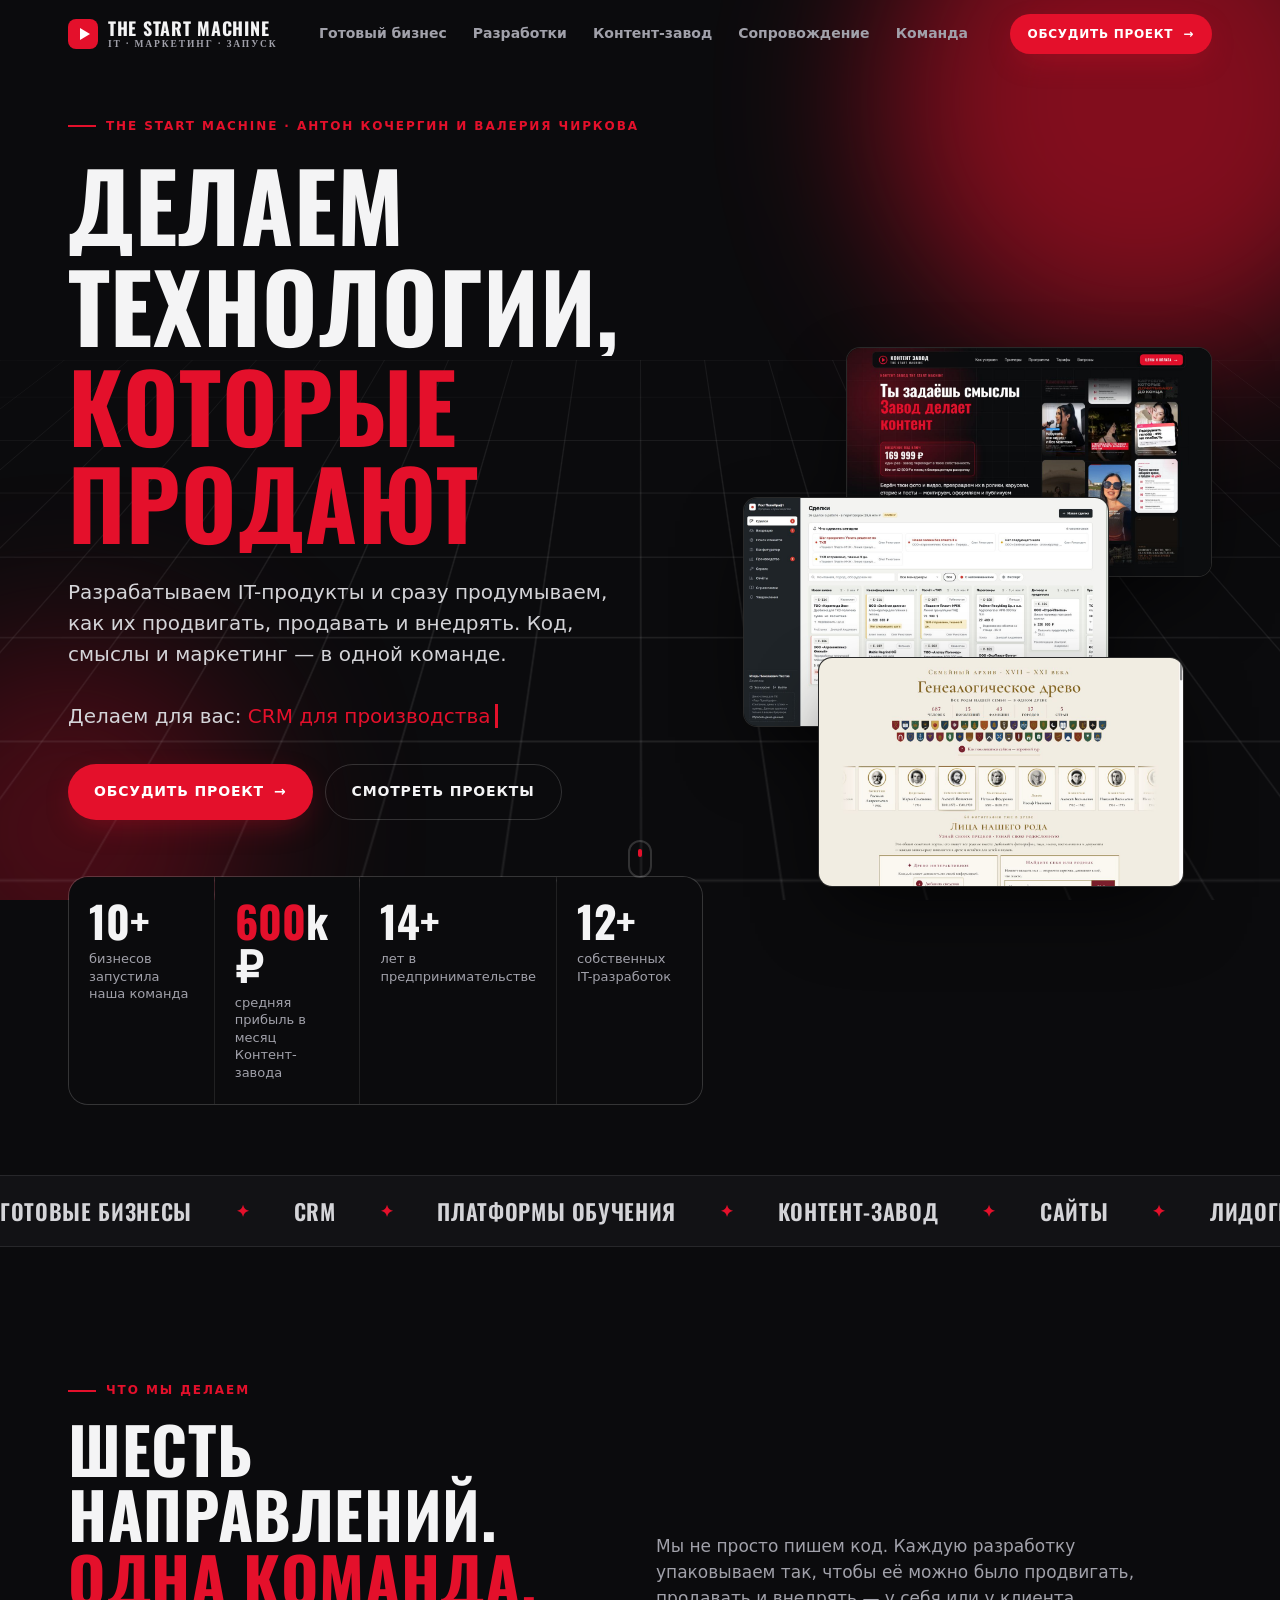
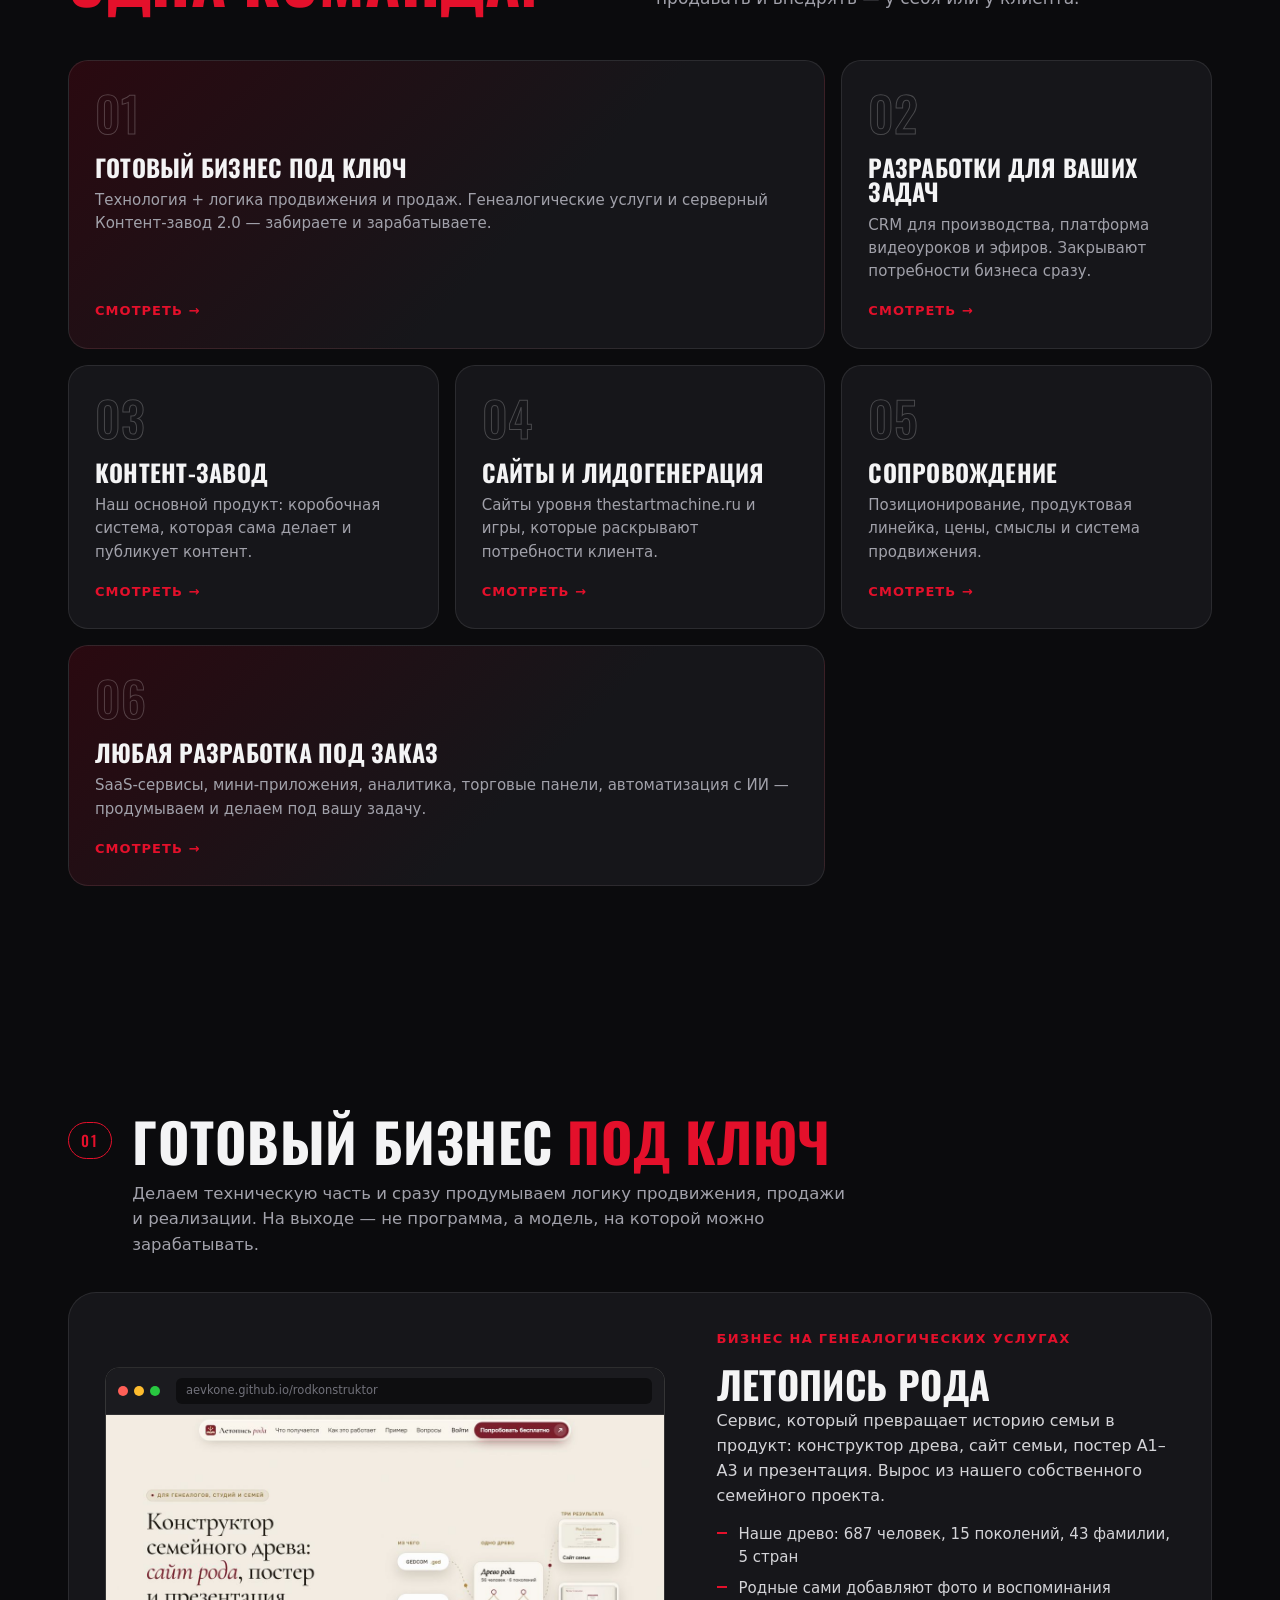
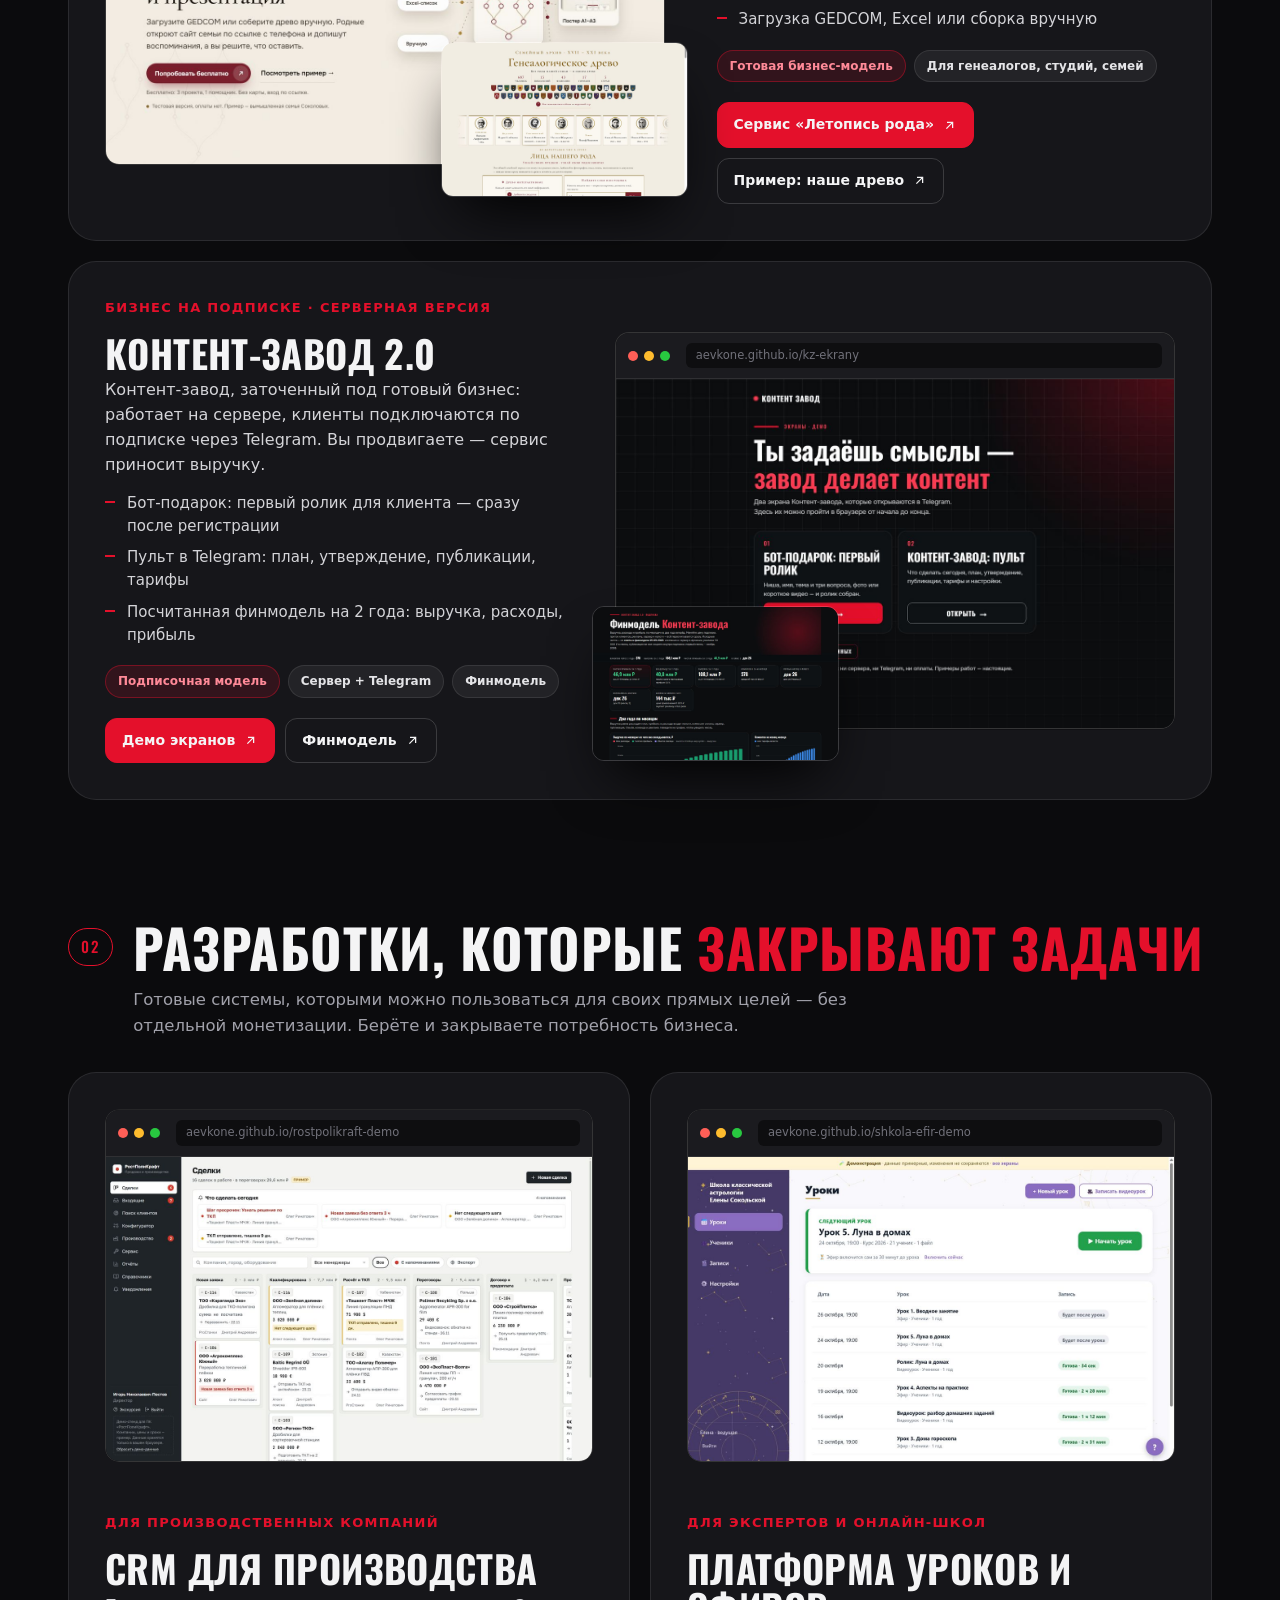
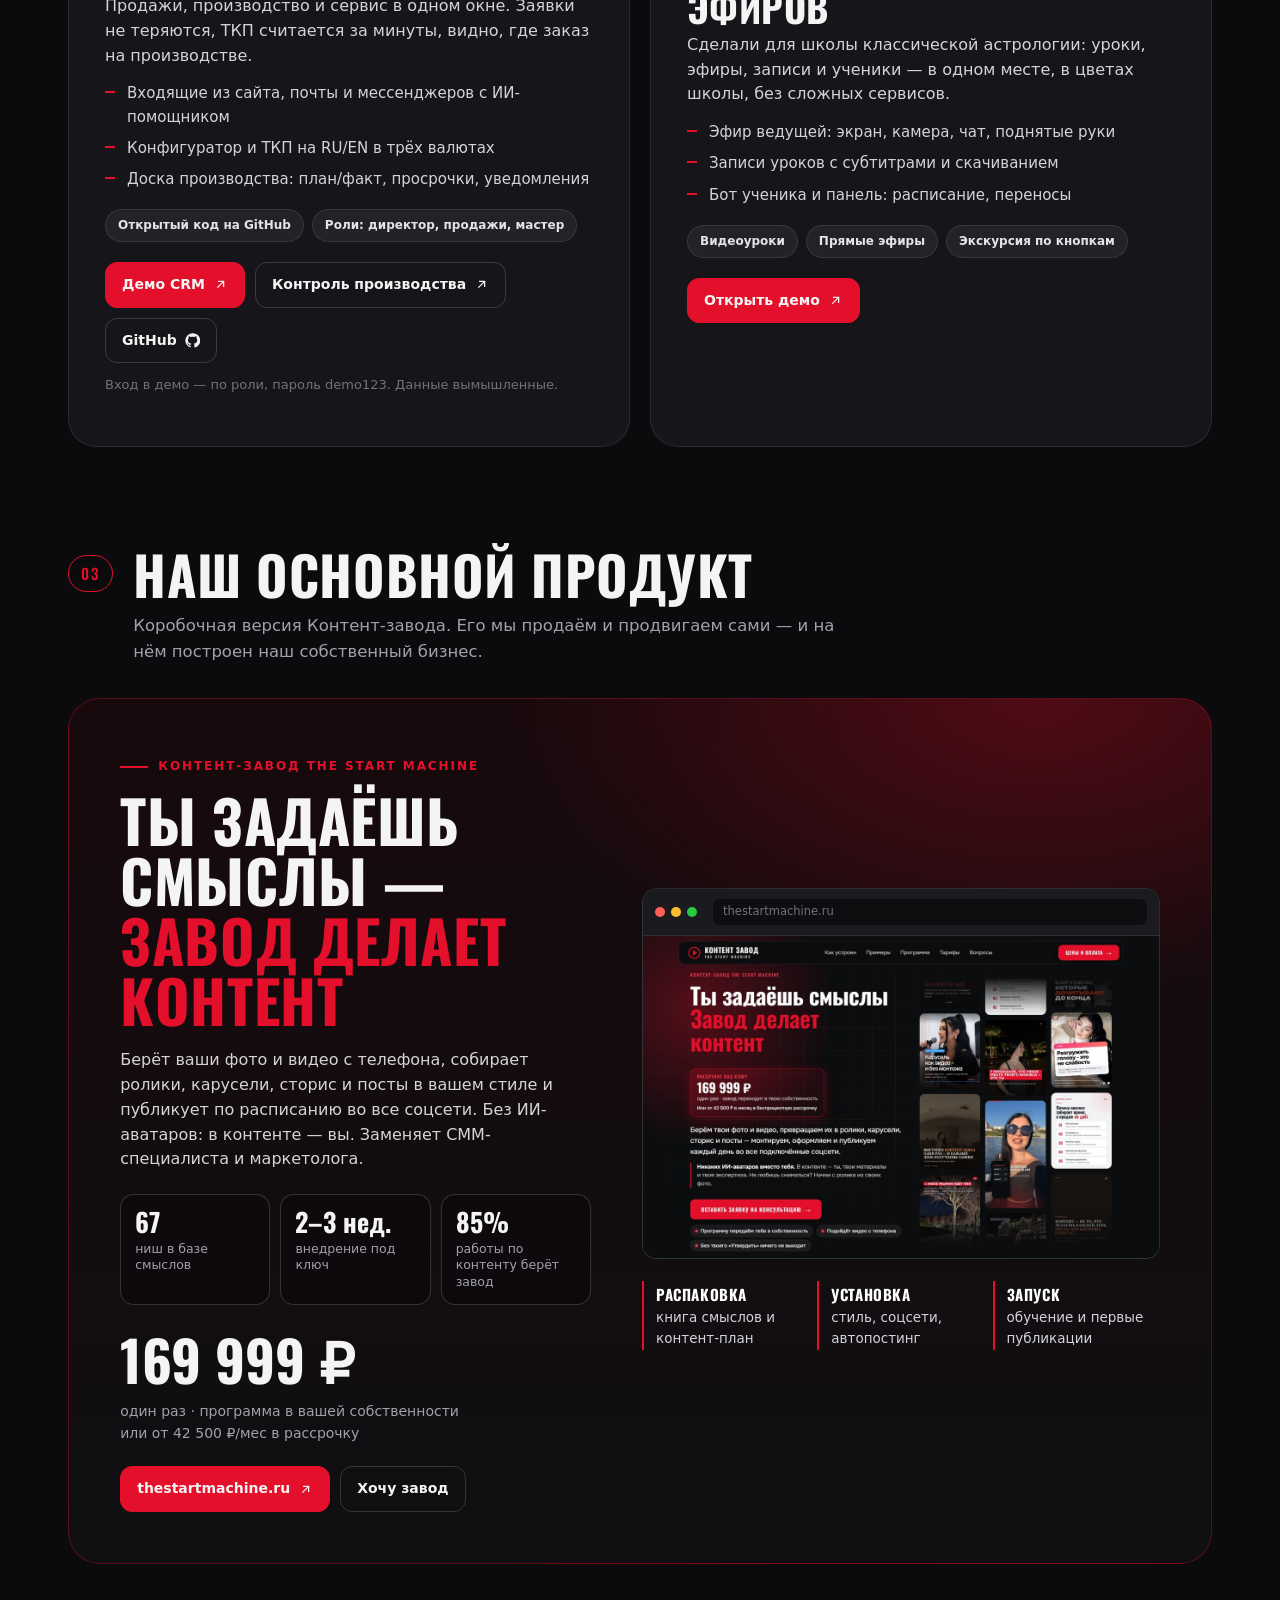
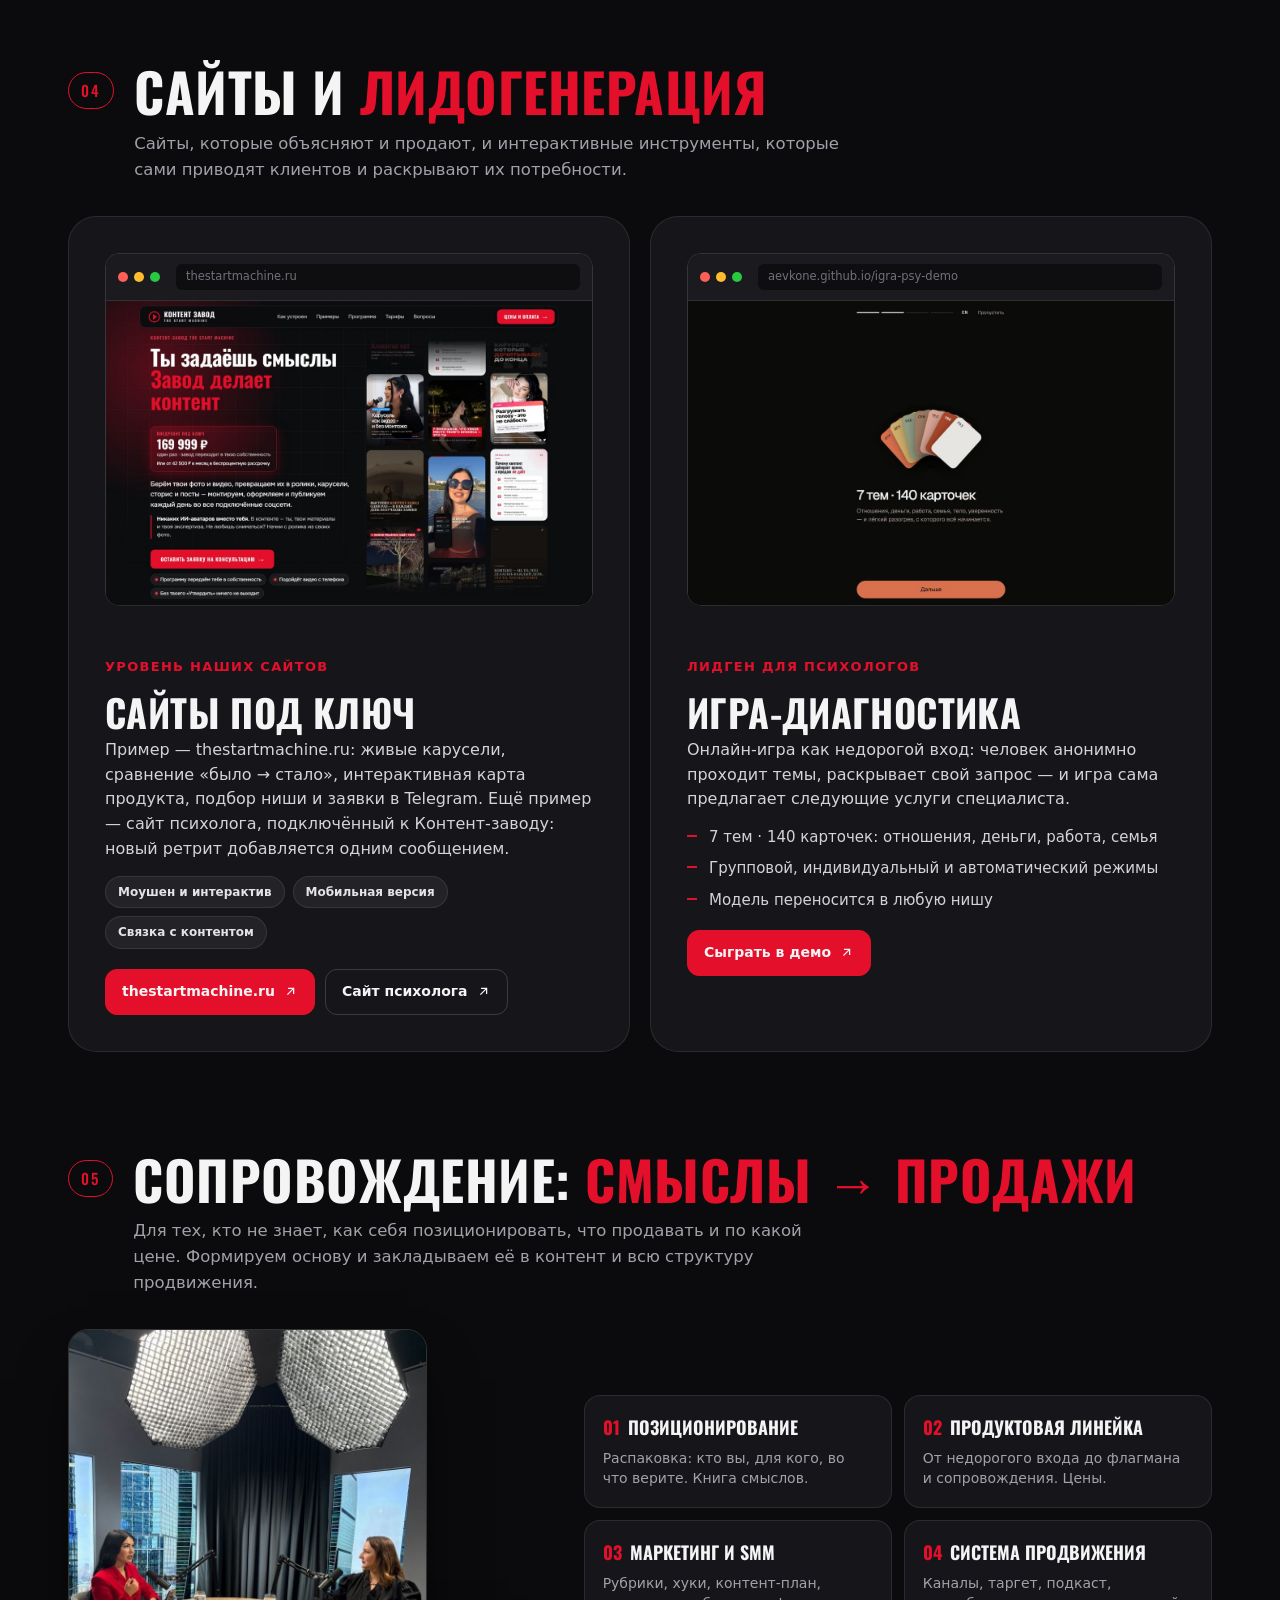
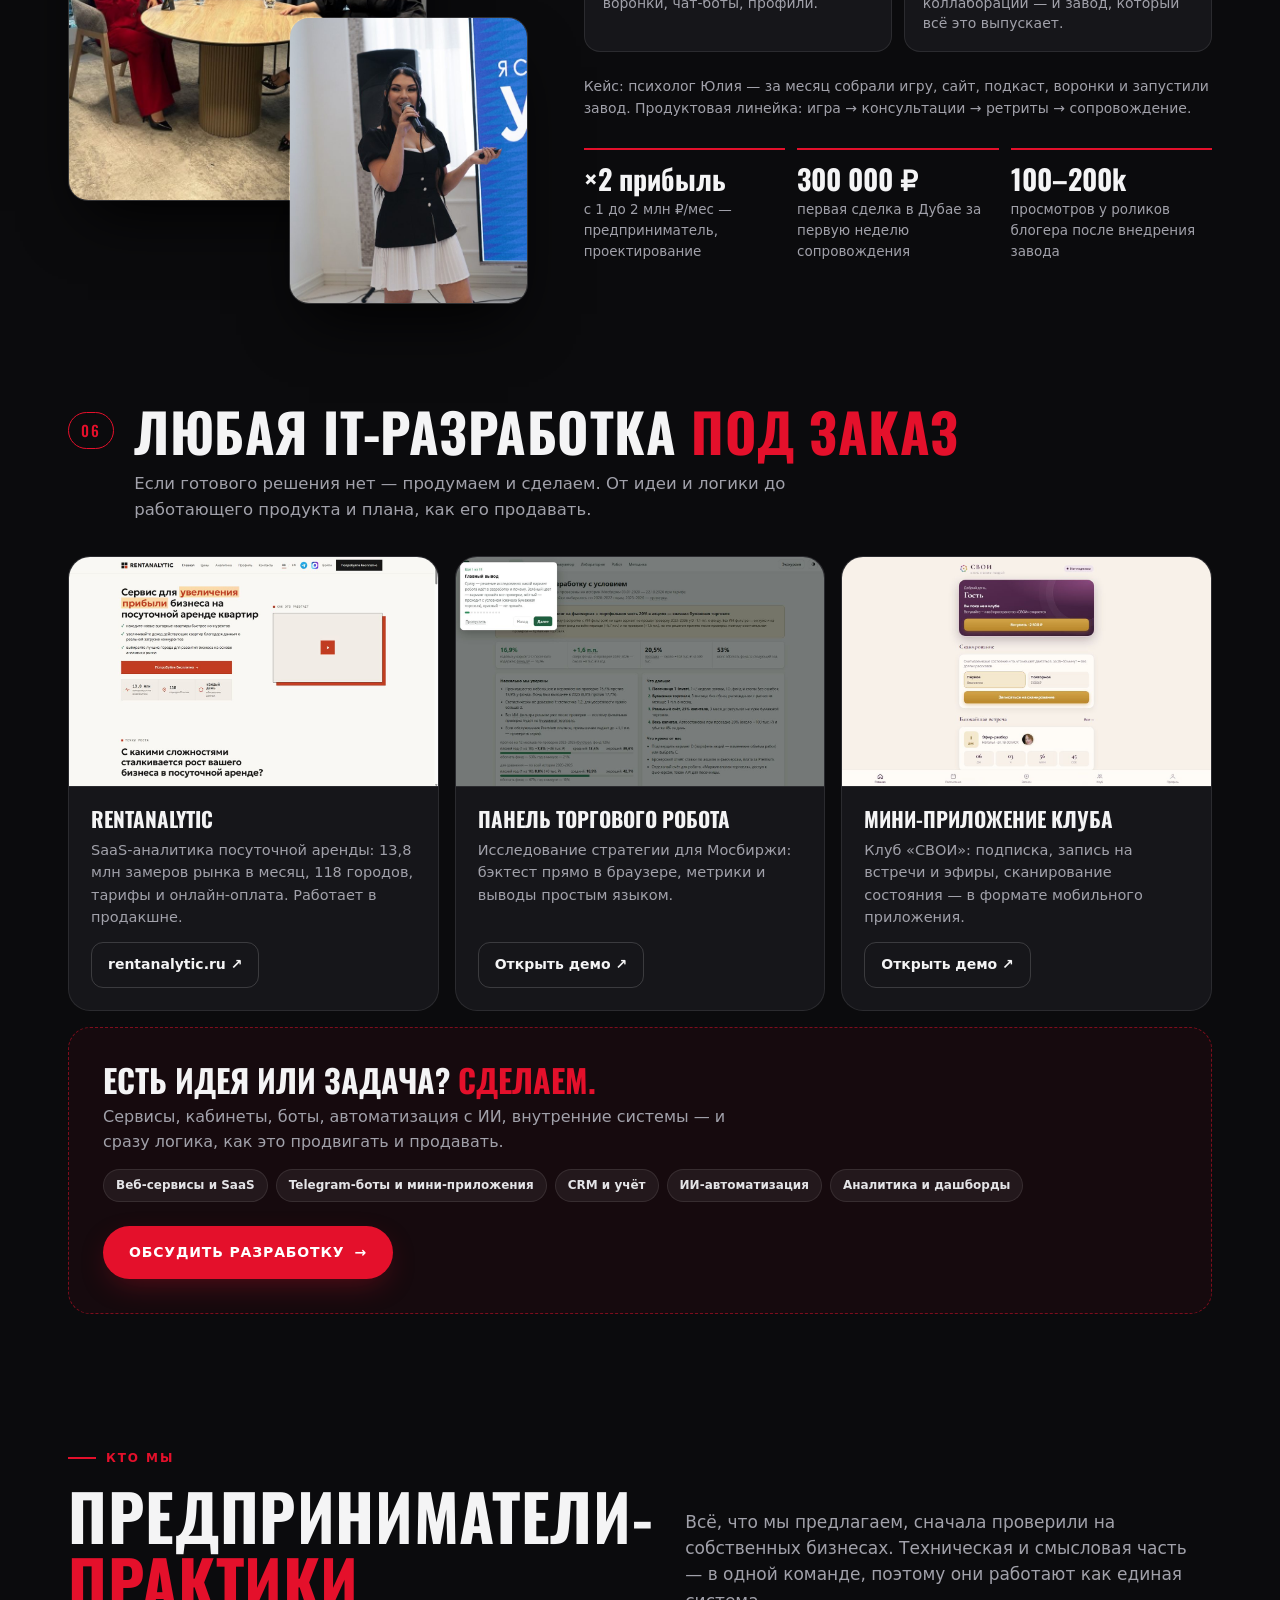
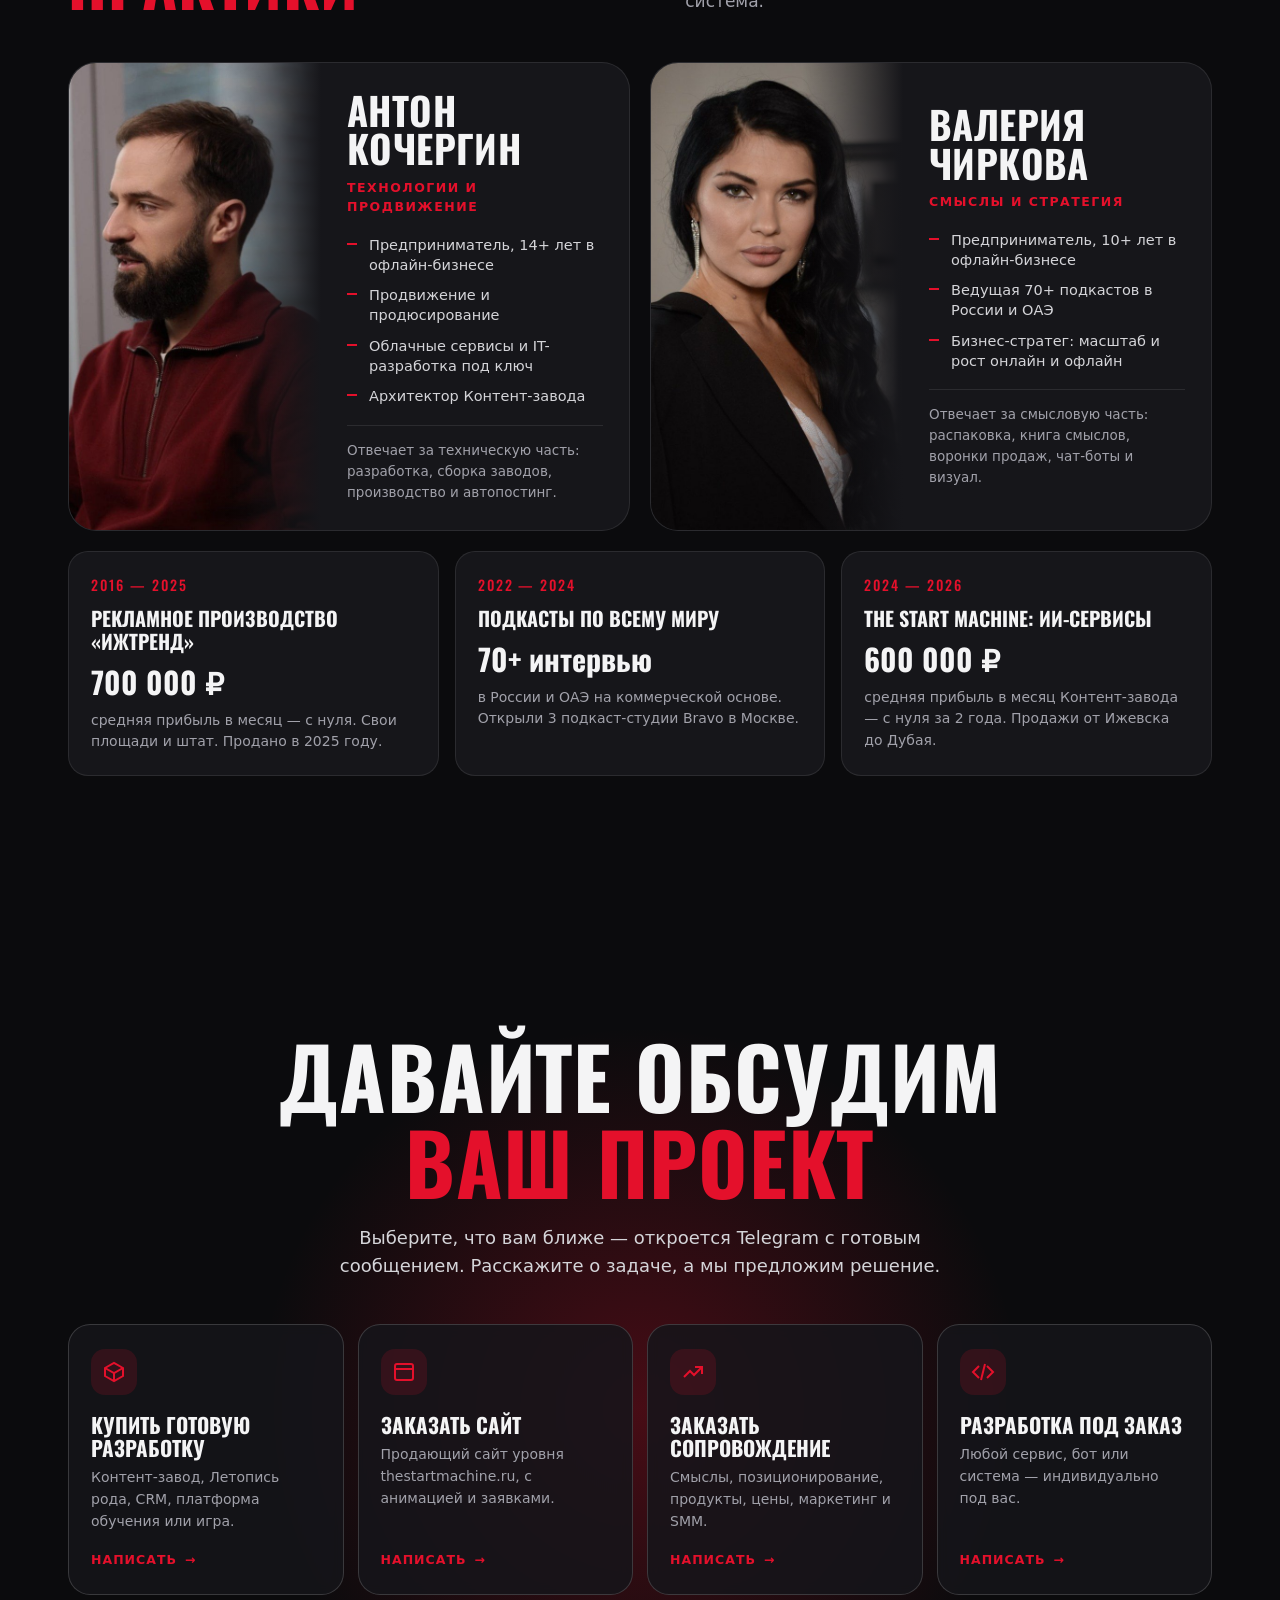
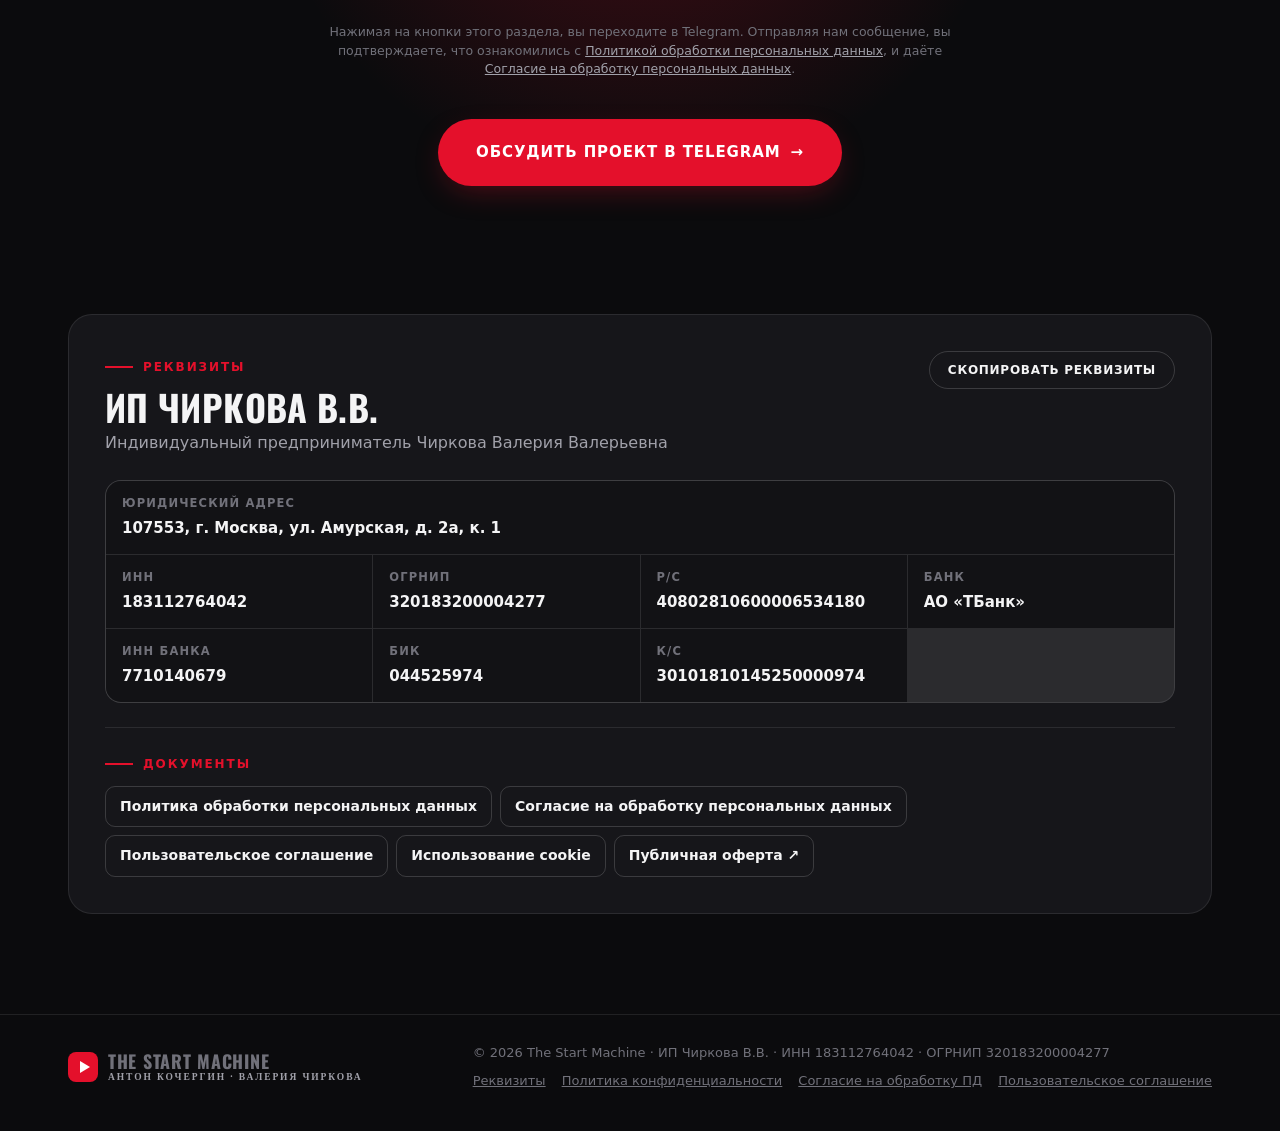
==== index.html @ 9f0ff380 "Лендинг-визитка The Start Machine: проекты, команда, реквизиты и документы Co-Authored-By: Claude Op" ====
<!doctype html>
<html lang="ru">
<head>
<meta charset="utf-8">
<meta name="viewport" content="width=device-width, initial-scale=1, viewport-fit=cover">
<meta name="robots" content="noindex, nofollow">
<meta name="theme-color" content="#0b0b0d">
<title>The Start Machine — разработки и запуск бизнеса</title>
<meta name="description" content="The Start Machine: разрабатываем IT-продукты и сразу продумываем, как их продвигать, продавать и внедрять.">
<link rel="icon" href="data:image/svg+xml,%3Csvg xmlns='http://www.w3.org/2000/svg' viewBox='0 0 32 32'%3E%3Crect width='32' height='32' rx='7' fill='%23E4102B'/%3E%3Cpath d='M12 9l11 7-11 7z' fill='white'/%3E%3C/svg%3E">
<link rel="preload" href="fonts/oswald-cyrillic-2.woff2" as="font" type="font/woff2" crossorigin>
<link rel="stylesheet" href="fonts/fonts.css">
<style>
:root{
  --bg:#0b0b0d; --bg2:#121215; --card:#16161a; --line:rgba(255,255,255,.09); --line2:rgba(255,255,255,.16);
  --text:#f4f4f5; --muted:#a1a1aa; --dim:#71717a;
  --red:#E4102B; --red2:#ff3b52; --redglow:rgba(228,16,43,.35);
  --r:20px; --pad:clamp(16px,4vw,48px); --max:1240px;
}
*{box-sizing:border-box;margin:0;padding:0}
html{scroll-behavior:smooth;-webkit-text-size-adjust:100%}
body{background:var(--bg);color:var(--text);font-family:Manrope,system-ui,sans-serif;font-size:16px;line-height:1.55;overflow-x:hidden}
img{display:block;max-width:100%}
a{color:inherit;text-decoration:none}
.wrap{max-width:var(--max);margin:0 auto;padding:0 var(--pad)}
h1,h2,h3,.disp{font-family:Oswald,Impact,sans-serif;text-transform:uppercase;letter-spacing:.01em;line-height:1.02;font-weight:700}
.red{color:var(--red)}
.eyebrow{display:inline-flex;align-items:center;gap:10px;font-size:12px;font-weight:800;letter-spacing:.16em;text-transform:uppercase;color:var(--red)}
.eyebrow::before{content:"";width:28px;height:2px;background:var(--red)}
section{position:relative}

/* progress + nav */
#progress{position:fixed;top:0;left:0;height:3px;width:100%;background:var(--red);transform-origin:0 50%;transform:scaleX(0);z-index:60;box-shadow:0 0 12px var(--red)}
nav.top{position:fixed;top:0;left:0;right:0;z-index:50;transition:background .3s,border-color .3s,backdrop-filter .3s;border-bottom:1px solid transparent}
nav.top.solid{background:rgba(11,11,13,.78);backdrop-filter:blur(14px);-webkit-backdrop-filter:blur(14px);border-color:var(--line)}
nav.top .wrap{display:flex;align-items:center;justify-content:space-between;height:68px;gap:16px}
.logo{white-space:nowrap;display:flex;align-items:center;gap:10px;font-family:Oswald;font-weight:700;text-transform:uppercase;letter-spacing:.04em;font-size:18px;line-height:1}
.logo i{width:30px;height:30px;border-radius:8px;background:var(--red);display:grid;place-items:center;box-shadow:0 0 0 0 var(--redglow);animation:pulse 2.6s infinite}
.logo i::after{content:"";border-left:10px solid #fff;border-top:6px solid transparent;border-bottom:6px solid transparent;margin-left:3px}
.logo small{display:block;white-space:nowrap;font-family:Manrope;font-size:9.5px;letter-spacing:.2em;color:var(--muted);font-weight:700;margin-top:3px}
.navlinks{display:flex;gap:26px;font-size:14px;font-weight:600;color:var(--muted);white-space:nowrap}
@media (max-width:1180px){.navlinks{display:none}}
.navlinks a:hover{color:var(--text)}
@keyframes pulse{0%{box-shadow:0 0 0 0 var(--redglow)}70%{box-shadow:0 0 0 12px rgba(228,16,43,0)}100%{box-shadow:0 0 0 0 rgba(228,16,43,0)}}

.btn{display:inline-flex;align-items:center;justify-content:center;gap:10px;padding:16px 26px;border-radius:999px;font-weight:800;font-size:14px;letter-spacing:.06em;text-transform:uppercase;transition:transform .25s,box-shadow .25s,background .25s;cursor:pointer;border:0;white-space:nowrap}
.btn-red{background:var(--red);color:#fff;box-shadow:0 10px 30px -8px var(--redglow)}
.btn-red:hover{background:var(--red2);box-shadow:0 16px 40px -8px var(--redglow)}
.btn-ghost{border:1px solid var(--line2);color:var(--text);background:transparent;font-family:inherit;-webkit-appearance:none;appearance:none}
.btn-ghost:hover{border-color:var(--text)}
.btn .arr{transition:transform .25s}
.btn:hover .arr{transform:translateX(4px)}
.btn-sm{padding:11px 18px;font-size:12px}

/* HERO */
.hero{min-height:100vh;min-height:100svh;display:flex;align-items:center;padding:110px 0 70px;overflow:hidden}
.hero-bg{position:absolute;top:0;right:0;bottom:0;left:0;pointer-events:none;overflow:hidden}
.grid-bg{position:absolute;top:-50%;right:-50%;bottom:-50%;left:-50%;background-image:linear-gradient(var(--line) 1px,transparent 1px),linear-gradient(90deg,var(--line) 1px,transparent 1px);background-size:64px 64px;transform:perspective(700px) rotateX(58deg) translateY(0);transform-origin:50% 0;animation:gridmove 14s linear infinite;mask-image:radial-gradient(ellipse at 50% 30%,#000 10%,transparent 60%);-webkit-mask-image:radial-gradient(ellipse at 50% 30%,#000 10%,transparent 60%);top:40%}
@keyframes gridmove{to{background-position:0 64px,0 0}}
.blob{position:absolute;border-radius:50%;filter:blur(80px);opacity:.55}
.blob.b1{width:520px;height:520px;background:var(--red);top:-160px;right:-120px;animation:float1 16s ease-in-out infinite}
.blob.b2{width:380px;height:380px;background:#7a0d1d;bottom:-120px;left:-120px;animation:float2 18s ease-in-out infinite}
@keyframes float1{50%{transform:translate(-80px,60px) scale(1.1)}}
@keyframes float2{50%{transform:translate(90px,-40px) scale(.9)}}
.hero .wrap{position:relative;display:grid;grid-template-columns:1.15fr .85fr;gap:40px;align-items:center;width:100%}
.hero h1{font-size:clamp(44px,7.4vw,104px);margin:20px 0 24px}
.hero h1 .line{display:block;overflow:hidden;padding-bottom:.04em}
.hero h1 .line span{display:inline-block;transform:translateY(110%);animation:rise .9s cubic-bezier(.2,.8,.2,1) forwards}
.hero h1 .line:nth-child(2) span{animation-delay:.12s}
.hero h1 .line:nth-child(3) span{animation-delay:.24s}
@keyframes rise{to{transform:none}}
.hero p.lead{font-size:clamp(17px,1.6vw,20px);color:#d4d4d8;max-width:560px;opacity:0;animation:fade .8s .5s forwards}
.hero .cta-row{display:flex;gap:12px;flex-wrap:wrap;margin-top:32px;opacity:0;animation:fade .6s .15s forwards}
@keyframes fade{from{opacity:0;transform:translateY(14px)}to{opacity:1;transform:none}}
.typed{color:var(--red);border-right:3px solid var(--red);padding-right:4px;animation:caret 1s steps(1) infinite}
@keyframes caret{50%{border-color:transparent}}
.stack{position:relative;height:520px;opacity:0;animation:fade 1s .4s forwards}
.stack .shot{position:absolute;width:78%;border-radius:14px;overflow:hidden;border:1px solid var(--line2);box-shadow:0 30px 80px -20px rgba(0,0,0,.8);background:#000}
.stack .shot img{width:100%;aspect-ratio:16/10;object-fit:cover}
.stack .s1{top:0;right:0;animation:bob 7s ease-in-out infinite}
.stack .s2{top:150px;left:0;animation:bob 8s -2s ease-in-out infinite;z-index:2}
.stack .s3{top:310px;right:6%;animation:bob 9s -4s ease-in-out infinite;z-index:3}
@keyframes bob{50%{transform:translateY(-14px) rotate(-.6deg)}}
.stats{display:grid;grid-template-columns:repeat(4,1fr);gap:1px;background:var(--line);border:1px solid var(--line);border-radius:var(--r);overflow:hidden;margin-top:56px;opacity:0;animation:fade .8s .9s forwards}
.stat{background:var(--bg);padding:22px 20px}
.stat b{display:block;font-family:Oswald;font-size:clamp(30px,3.4vw,44px);line-height:1;font-weight:700}
.stat b em{font-style:normal;color:var(--red)}
.stat span{display:block;margin-top:8px;font-size:13px;color:var(--muted);line-height:1.35}
.hero-left{min-width:0}
.scrollhint{position:absolute;left:50%;bottom:22px;transform:translateX(-50%);width:24px;height:38px;border:2px solid var(--line2);border-radius:14px}
.scrollhint::after{content:"";position:absolute;left:50%;top:7px;width:4px;height:8px;border-radius:2px;background:var(--red);transform:translateX(-50%);animation:wheel 1.8s infinite}
@keyframes wheel{0%{opacity:0;top:6px}30%{opacity:1}100%{opacity:0;top:20px}}

/* marquee */
.marquee{border-block:1px solid var(--line);overflow:hidden;padding:18px 0;background:var(--bg2)}
.marquee .track{display:flex;gap:44px;width:max-content;animation:mq 38s linear infinite}
.marquee span{font-family:Oswald;text-transform:uppercase;font-size:22px;font-weight:600;letter-spacing:.03em;white-space:nowrap;display:flex;align-items:center;gap:44px;color:#d4d4d8}
.marquee span::after{content:"✦";color:var(--red);font-size:16px}
@keyframes mq{to{transform:translateX(-50%)}}

/* section heads */
.sec{padding:clamp(72px,10vw,130px) 0}
.sec-head{display:grid;grid-template-columns:1fr 1fr;gap:32px;align-items:end;margin-bottom:48px}
.sec-head h2{font-size:clamp(34px,5vw,64px);margin-top:16px}
.sec-head p{color:var(--muted);font-size:17px;max-width:520px}
.num{font-family:Oswald;color:var(--red);font-size:14px;letter-spacing:.2em}

/* directions */
.dirs{display:grid;grid-template-columns:repeat(3,1fr);gap:16px}
.dir{position:relative;background:var(--card);border:1px solid var(--line);border-radius:var(--r);padding:28px 26px 26px;overflow:hidden;transition:border-color .3s,transform .3s;display:flex;flex-direction:column;min-height:240px}
.dir::before{content:"";position:absolute;top:0;right:0;bottom:0;left:0;background:radial-gradient(400px circle at var(--mx,50%) var(--my,0%),rgba(228,16,43,.18),transparent 45%);opacity:0;transition:opacity .3s}
.dir:hover{border-color:rgba(228,16,43,.5);transform:translateY(-4px)}
.dir:hover::before{opacity:1}
.dir .k{font-family:Oswald;font-size:48px;line-height:1;color:rgba(255,255,255,.18)}
@supports (-webkit-text-stroke:1px #fff){.dir .k{color:transparent;-webkit-text-stroke:1px rgba(255,255,255,.22)}}
.dir h3{font-size:24px;margin:18px 0 10px;position:relative}
.dir p{color:var(--muted);font-size:15px;position:relative;flex:1}
.dir .go{margin-top:18px;font-size:13px;font-weight:800;letter-spacing:.08em;text-transform:uppercase;color:var(--red);position:relative}
.dir.wide{grid-column:span 2;background:linear-gradient(135deg,#2a0910,#16161a 60%)}

/* block heading for categories */
.cat{padding-top:clamp(60px,8vw,100px)}
.cat-title{display:flex;align-items:flex-start;gap:20px;margin-bottom:34px;flex-wrap:wrap}
.cat-title .tag{flex-shrink:0;font-family:Oswald;font-size:15px;letter-spacing:.14em;border:1px solid var(--red);color:var(--red);padding:6px 12px;border-radius:999px;margin-top:8px}
.cat-title h2{font-size:clamp(30px,4.2vw,54px)}
.cat-title p{color:var(--muted);max-width:720px;margin-top:12px;font-size:16.5px}
.cat-title > div{flex:1;min-width:260px}

/* project card */
.proj{display:grid;grid-template-columns:1.1fr .9fr;gap:clamp(24px,4vw,56px);align-items:center;padding:clamp(22px,3vw,36px);background:var(--card);border:1px solid var(--line);border-radius:28px;margin-bottom:20px}
.proj.rev{grid-template-columns:.9fr 1.1fr}
.proj.rev .media{order:2}
.media{position:relative;perspective:1200px;min-width:0}
.browser{border-radius:14px;overflow:hidden;border:1px solid var(--line2);background:#0e0e10;box-shadow:0 40px 80px -30px rgba(0,0,0,.9);transition:transform .5s cubic-bezier(.2,.8,.2,1);transform-style:preserve-3d}
.browser .bar{display:flex;align-items:center;gap:6px;padding:10px 12px;background:#1b1b1f;border-bottom:1px solid var(--line)}
.browser .bar i{width:10px;height:10px;border-radius:50%;background:#3f3f46}
.browser .bar i:first-child{background:#ff5f57}.browser .bar i:nth-child(2){background:#febc2e}.browser .bar i:nth-child(3){background:#28c840}
.browser .bar u{text-decoration:none;flex:1;margin-left:10px;font-size:11.5px;color:var(--dim);background:#0e0e10;border-radius:6px;padding:4px 10px;white-space:nowrap;overflow:hidden;text-overflow:ellipsis}
.browser img{width:100%;aspect-ratio:16/10;object-fit:cover;object-position:top}
.media .mini{position:absolute;width:44%;right:-4%;bottom:-8%;border-radius:12px;overflow:hidden;border:1px solid var(--line2);box-shadow:0 30px 60px -20px #000;animation:bob 8s ease-in-out infinite}
.media .mini img{aspect-ratio:16/10;object-fit:cover;object-position:top;width:100%}
.proj.rev .media .mini{right:auto;left:-4%}
.info h3{font-size:clamp(26px,3vw,38px);margin-bottom:6px}
.info .sub{color:var(--red);font-weight:800;font-size:13px;letter-spacing:.1em;text-transform:uppercase;margin-bottom:16px}
.info p{color:#d4d4d8;margin-bottom:14px}
.info ul{list-style:none;margin:6px 0 18px;display:grid;gap:8px}
.info li{position:relative;padding-left:22px;color:#d4d4d8;font-size:15px}
.info li::before{content:"";position:absolute;left:0;top:9px;width:10px;height:2px;background:var(--red)}
.chips{display:flex;flex-wrap:wrap;gap:8px;margin-bottom:20px}
.chip{font-size:12px;font-weight:700;padding:6px 12px;border-radius:999px;background:rgba(255,255,255,.06);border:1px solid var(--line);color:#e4e4e7}
.chip.hot{background:rgba(228,16,43,.14);border-color:rgba(228,16,43,.4);color:#ff8a98}
.links{display:flex;flex-wrap:wrap;gap:10px}
.lnk{display:inline-flex;align-items:center;gap:8px;padding:11px 16px;border-radius:12px;border:1px solid var(--line2);font-size:14px;font-weight:700;transition:all .25s}
.lnk:hover{border-color:var(--red);background:rgba(228,16,43,.1)}
.lnk svg{width:15px;height:15px;flex-shrink:0}
.lnk.main{background:var(--red);border-color:var(--red)}
.lnk.main:hover{background:var(--red2)}

.pair{display:grid;grid-template-columns:1fr 1fr;gap:20px}
.pair .proj{grid-template-columns:1fr;margin:0;align-content:start}
.pair .proj .media .mini{display:none}

/* flagship */
.flag{position:relative;border-radius:32px;overflow:hidden;border:1px solid rgba(228,16,43,.35);background:radial-gradient(900px 500px at 85% 0%,rgba(228,16,43,.28),transparent 60%),linear-gradient(180deg,#17090c,#0f0f12);padding:clamp(26px,4vw,56px)}
.flag-grid{display:grid;grid-template-columns:1fr 1.1fr;gap:clamp(24px,4vw,56px);align-items:center}
.flag h3{font-size:clamp(34px,4.6vw,62px);margin:14px 0 18px}
.price{display:flex;align-items:baseline;gap:14px;flex-wrap:wrap;margin:18px 0 22px}
.price b{font-family:Oswald;font-size:clamp(38px,4.4vw,56px);line-height:1}
.price span{color:var(--muted);font-size:14px}
.kpis{display:grid;grid-template-columns:repeat(3,1fr);gap:10px;margin:22px 0 26px}
.kpi{border:1px solid var(--line2);border-radius:14px;padding:14px;background:rgba(0,0,0,.25)}
.kpi b{font-family:Oswald;font-size:26px;display:block;line-height:1}
.kpi span{font-size:12.5px;color:var(--muted);display:block;margin-top:6px;line-height:1.3}
.steps3{display:flex;gap:8px;flex-wrap:wrap;margin-bottom:24px}
.steps3 div{flex:1;min-width:130px;font-size:13.5px;color:#d4d4d8;border-left:2px solid var(--red);padding:2px 0 2px 12px}
.steps3 div b{display:block;font-family:Oswald;text-transform:uppercase;font-size:15px;color:#fff;letter-spacing:.04em}

/* soprovozhdenie */
.sopr{display:grid;grid-template-columns:.85fr 1.15fr;gap:clamp(24px,4vw,56px);align-items:center}
.photo-stack{position:relative;aspect-ratio:4/5;max-width:460px}
.photo-stack img{position:absolute;border-radius:20px;object-fit:cover;border:1px solid var(--line2);box-shadow:0 30px 60px -20px #000}
.photo-stack .p1{width:78%;height:82%;top:0;left:0}
.photo-stack .p2{width:52%;height:50%;right:0;bottom:0;animation:bob 8s ease-in-out infinite}
.flow{display:grid;grid-template-columns:repeat(2,1fr);gap:12px;margin:24px 0}
.flow div{background:var(--card);border:1px solid var(--line);border-radius:16px;padding:18px}
.flow b{font-family:Oswald;text-transform:uppercase;font-size:18px;display:block;margin-bottom:6px}
.flow b i{font-style:normal;color:var(--red);margin-right:8px}
.flow span{color:var(--muted);font-size:14px;line-height:1.45;display:block}
.results{display:grid;grid-template-columns:repeat(3,1fr);gap:12px;margin-top:28px}
.res{border-top:2px solid var(--red);padding-top:14px}
.res b{font-family:Oswald;font-size:28px;display:block;line-height:1.05}
.res span{color:var(--muted);font-size:13.5px;display:block;margin-top:6px}

/* custom dev */
.custom{display:grid;grid-template-columns:repeat(3,1fr);gap:16px}
.cc{background:var(--card);border:1px solid var(--line);border-radius:22px;overflow:hidden;display:flex;flex-direction:column;transition:transform .35s,border-color .35s}
.cc:hover{transform:translateY(-6px);border-color:rgba(228,16,43,.5)}
.cc .im{overflow:hidden;aspect-ratio:16/10;border-bottom:1px solid var(--line)}
.cc img{width:100%;height:100%;object-fit:cover;object-position:top;transition:transform 1.2s cubic-bezier(.2,.8,.2,1)}
.cc:hover img{transform:scale(1.06)}
.cc .tx{padding:20px 22px 22px;display:flex;flex-direction:column;flex:1}
.cc h4{font-family:Oswald;text-transform:uppercase;font-size:21px;line-height:1.1;margin-bottom:8px}
.cc p{color:var(--muted);font-size:14.5px;flex:1;margin-bottom:14px}
.cc .lnk{align-self:flex-start}
.any{margin-top:16px;border-radius:22px;border:1px dashed rgba(228,16,43,.5);padding:clamp(22px,3vw,34px);display:flex;gap:24px;align-items:center;justify-content:space-between;flex-wrap:wrap;background:rgba(228,16,43,.05)}
.any h4{font-family:Oswald;text-transform:uppercase;font-size:clamp(22px,2.6vw,32px);line-height:1.1}
.any p{color:var(--muted);margin-top:8px;max-width:640px}
.tags-row{display:flex;flex-wrap:wrap;gap:8px;margin-top:14px}

/* team */
.team{display:grid;grid-template-columns:1fr 1fr;gap:20px}
.person{position:relative;border-radius:28px;overflow:hidden;border:1px solid var(--line);background:var(--card);display:grid;grid-template-columns:.9fr 1.1fr;min-height:420px}
.person .ph{position:relative;overflow:hidden}
.person .ph img{width:100%;height:100%;object-fit:cover;object-position:center 20%;transition:transform 1.4s cubic-bezier(.2,.8,.2,1);filter:grayscale(.15)}
.person:hover .ph img{transform:scale(1.05)}
.person .ph::after{content:"";position:absolute;top:0;right:0;bottom:0;left:0;background:linear-gradient(90deg,transparent 60%,var(--card))}
.person .pt{padding:28px 26px;display:flex;flex-direction:column;justify-content:center}
.person h3{font-size:clamp(28px,3vw,40px);line-height:1}
.person .role{color:var(--red);font-weight:800;font-size:12.5px;letter-spacing:.12em;text-transform:uppercase;margin:10px 0 18px}
.person ul{list-style:none;display:grid;gap:10px}
.person li{font-size:14.5px;color:#d4d4d8;padding-left:22px;position:relative;line-height:1.4}
.person li::before{content:"";position:absolute;left:0;top:8px;width:10px;height:2px;background:var(--red)}
.person .mission{margin-top:18px;font-size:13.5px;color:var(--muted);border-top:1px solid var(--line);padding-top:14px}
.timeline{display:grid;grid-template-columns:repeat(3,1fr);gap:16px;margin-top:20px}
.tl{background:var(--card);border:1px solid var(--line);border-radius:20px;padding:22px}
.tl .y{font-family:Oswald;color:var(--red);font-size:14px;letter-spacing:.14em}
.tl h4{font-family:Oswald;text-transform:uppercase;font-size:20px;margin:8px 0 6px;line-height:1.15}
.tl b{font-family:Oswald;font-size:30px;display:block;margin:6px 0 4px}
.tl p{font-size:14px;color:var(--muted)}

/* CTA */
.final{padding:clamp(80px,10vw,140px) 0;overflow:hidden}
.final .glow{position:absolute;width:900px;height:900px;left:50%;top:50%;transform:translate(-50%,-50%);background:radial-gradient(circle,rgba(228,16,43,.28),transparent 60%);pointer-events:none;animation:breathe 6s ease-in-out infinite}
@keyframes breathe{50%{transform:translate(-50%,-50%) scale(1.15);opacity:.7}}
.final h2{font-size:clamp(40px,6.6vw,96px);text-align:center;position:relative}
.final .lead{text-align:center;color:#d4d4d8;font-size:18px;max-width:640px;margin:20px auto 44px;position:relative}
.opts{display:grid;grid-template-columns:repeat(4,1fr);gap:14px;position:relative}
.opt{background:rgba(22,22,26,.85);-webkit-backdrop-filter:blur(6px);backdrop-filter:blur(6px);border:1px solid var(--line2);border-radius:22px;padding:24px 22px;display:flex;flex-direction:column;transition:transform .3s,border-color .3s,background .3s}
.opt:hover{transform:translateY(-6px);border-color:var(--red);background:rgba(40,10,16,.9)}
.opt .ic{width:46px;height:46px;border-radius:14px;background:rgba(228,16,43,.15);display:grid;place-items:center;margin-bottom:18px;color:var(--red)}
.opt .ic svg{width:24px;height:24px}
.opt h4{font-family:Oswald;text-transform:uppercase;font-size:21px;line-height:1.1;margin-bottom:8px}
.opt p{font-size:14px;color:var(--muted);flex:1;margin-bottom:18px}
.opt .go{font-size:12.5px;font-weight:800;letter-spacing:.08em;text-transform:uppercase;color:var(--red);display:flex;align-items:center;gap:8px}
.opt:hover .go .arr{transform:translateX(4px)}
.opt .go .arr{transition:transform .25s}
.big-cta{display:flex;justify-content:center;margin-top:40px;position:relative}
.big-cta .btn{padding:22px 38px;font-size:15px}
.req{padding:0 0 clamp(60px,8vw,100px)}
.req-card{background:var(--card);border:1px solid var(--line);border-radius:24px;padding:clamp(20px,3vw,36px)}
.req-head{display:flex;justify-content:space-between;align-items:flex-start;gap:16px;flex-wrap:wrap;margin-bottom:24px}
.req-head h2{font-size:clamp(26px,3vw,36px);margin-top:12px}
.req-head p{color:var(--muted);margin-top:6px}
.req-list{display:grid;grid-template-columns:repeat(4,minmax(0,1fr));gap:1px;background:var(--line);border:1px solid var(--line);border-radius:16px;overflow:hidden}
.req-list > div{background:var(--bg2);padding:14px 16px;min-width:0}
.req-list .wide{grid-column:span 4}
.req-list dt{font-size:11.5px;font-weight:800;letter-spacing:.1em;text-transform:uppercase;color:var(--dim);margin-bottom:4px}
.req-list dd{font-size:15px;font-weight:600;font-variant-numeric:tabular-nums;word-break:break-word;-webkit-user-select:all;user-select:all}
@media (max-width:1020px){.req-list{grid-template-columns:repeat(2,minmax(0,1fr))}.req-list .wide{grid-column:span 2}}
@media (max-width:420px){.req-list{grid-template-columns:1fr}.req-list .wide{grid-column:auto}}
.docs{margin-top:24px;padding-top:20px;border-top:1px solid var(--line)}
.docs-list{display:flex;flex-wrap:wrap;gap:8px;margin-top:12px}
.docs-list a{font-size:14px;font-weight:600;padding:9px 14px;border:1px solid var(--line2);border-radius:10px;transition:border-color .2s,background .2s}
.docs-list a:hover{border-color:var(--red);background:rgba(228,16,43,.1)}
.consent-note{position:relative;text-align:center;font-size:12.5px;color:var(--dim);max-width:640px;margin:28px auto 0;line-height:1.5}
.consent-note a{color:var(--muted);text-decoration:underline}
.flinks{display:flex;flex-wrap:wrap;gap:6px 16px}
.flinks a{text-decoration:underline}
footer{border-top:1px solid var(--line);padding:28px 0 40px;color:var(--dim);font-size:13px}
footer .wrap{display:flex;justify-content:space-between;gap:16px;flex-wrap:wrap;align-items:center}

/* reveal */
.rv{opacity:0;transform:translateY(40px);transition:opacity .9s cubic-bezier(.2,.8,.2,1),transform .9s cubic-bezier(.2,.8,.2,1)}
.rv.in{opacity:1;transform:none}
.rv.d1{transition-delay:.08s}.rv.d2{transition-delay:.16s}.rv.d3{transition-delay:.24s}.rv.d4{transition-delay:.32s}
.rv-img{-webkit-clip-path:inset(0 0 100% 0 round 14px);clip-path:inset(0 0 100% 0 round 14px);transition:clip-path 1.2s cubic-bezier(.7,0,.2,1)}
.rv-img.in{-webkit-clip-path:inset(0 0 0 0 round 14px);clip-path:inset(0 0 0 0 round 14px)}

/* mobile sticky cta */
.mcta{display:none}

@media (max-width:1020px){
  .scrollhint{display:none}
  .hero .wrap{grid-template-columns:1fr}
  .stack{height:340px;max-width:560px;width:100%;margin:0 auto}
  .stack .s2{top:100px}.stack .s3{top:200px}
  .dirs{grid-template-columns:1fr 1fr}
  .dir.wide{grid-column:span 2}
  .proj,.proj.rev,.flag-grid,.sopr{grid-template-columns:1fr}
  .proj.rev .media{order:0}
  .pair{grid-template-columns:1fr}
  .custom{grid-template-columns:1fr 1fr}
  .team{grid-template-columns:1fr}
  .opts{grid-template-columns:1fr 1fr}
  .sec-head{grid-template-columns:1fr}
  .navlinks{display:none}
  .photo-stack{margin:0 auto;width:100%}
}
@media (max-width:640px){
  body{font-size:15.5px}
  nav.top .wrap{height:60px}
  nav.top .navcta{padding:10px 14px;font-size:11px;letter-spacing:.04em}
  .hero{padding-top:92px}
  .stats{grid-template-columns:1fr 1fr;margin-top:40px}
  .stack{height:250px}
  .stack .s2{top:70px}.stack .s3{top:140px}
  .dirs,.custom,.opts,.timeline,.results{grid-template-columns:1fr}
  .dir.wide{grid-column:auto}
  .dir{min-height:0}
  .kpis{grid-template-columns:1fr 1fr 1fr;gap:8px}
  .kpi{padding:10px}.kpi b{font-size:20px}.kpi span{font-size:11px}
  .flow{grid-template-columns:1fr}
  .person{grid-template-columns:1fr;min-height:0}
  .person .ph{aspect-ratio:4/3.6}
  .person .ph::after{background:linear-gradient(180deg,transparent 55%,var(--card))}
  .proj{padding:16px;border-radius:22px}
  .media .mini{display:none}
  .links .lnk{flex:1 1 auto;justify-content:center}
  .scrollhint{display:none}
  .mcta{display:flex;position:fixed;left:12px;right:12px;bottom:calc(12px + env(safe-area-inset-bottom));z-index:55;transform:translateY(150%);transition:transform .4s cubic-bezier(.2,.8,.2,1)}
  .mcta.show{transform:none}
  .mcta .btn{width:100%;padding:17px}
  footer{padding-bottom:100px}
}
@supports not (aspect-ratio:1/1){
  .cc .im{height:220px}.photo-stack{height:560px}.browser img,.stack .shot img,.media .mini img{height:auto}
}
@media (min-width:1700px){:root{--max:1440px}}
@media (max-width:400px){
  .logo{font-size:14px;gap:8px}.logo i{width:26px;height:26px}
  .logo > div{white-space:normal;max-width:84px;line-height:1.05}
  .logo small{display:none}
  nav.top .navcta{padding:9px 12px;font-size:10.5px}
  .hero h1{font-size:40px}
  .stat{padding:16px 14px}
}
@media (max-height:520px) and (orientation:landscape){
  .hero{min-height:0;padding-top:84px}
  .stack{display:none}
  .mcta{display:none}
}
@media (prefers-reduced-motion:reduce){
  *,*::before,*::after{animation:none!important;transition:none!important}
  .rv,.rv-img{opacity:1;transform:none;-webkit-clip-path:none;clip-path:none}
  .hero h1 .line span{transform:none}
  .hero p.lead,.hero .cta-row,.stats,.stack{opacity:1}
}
.no-io .rv,.no-io .rv-img{opacity:1;transform:none;-webkit-clip-path:none;clip-path:none
}
</style>
</head>
<body>
<div id="progress"></div>

<nav class="top" id="nav">
  <div class="wrap">
    <a href="#top" class="logo"><i></i><div>The Start Machine<small>IT · МАРКЕТИНГ · ЗАПУСК</small></div></a>
    <div class="navlinks">
      <a href="#business">Готовый бизнес</a>
      <a href="#tools">Разработки</a>
      <a href="#zavod">Контент-завод</a>
      <a href="#support">Сопровождение</a>
      <a href="#team">Команда</a>
    </div>
    <a href="https://t.me/valeria_chirkova" class="btn btn-red btn-sm navcta" data-msg="Здравствуйте! Хочу обсудить свой проект с The Start Machine.">Обсудить проект <span class="arr">→</span></a>
  </div>
</nav>

<!-- HERO -->
<header class="hero" id="top">
  <div class="hero-bg"><div class="blob b1"></div><div class="blob b2"></div><div class="grid-bg"></div></div>
  <div class="wrap">
    <div class="hero-left">
      <span class="eyebrow">The Start Machine · Антон Кочергин и Валерия Чиркова</span>
      <h1><span class="line"><span>Делаем</span></span><span class="line"><span>технологии,</span></span><span class="line"><span class="red">которые продают</span></span></h1>
      <p class="lead">Разрабатываем IT-продукты и сразу продумываем, как их продвигать, продавать и внедрять. Код, смыслы и маркетинг — в одной команде.<br><br>Делаем для вас: <span class="typed" id="typed">готовый бизнес</span></p>
      <div class="cta-row">
        <a href="https://t.me/valeria_chirkova" class="btn btn-red" data-msg="Здравствуйте! Хочу обсудить свой проект с The Start Machine.">Обсудить проект <span class="arr">→</span></a>
        <a href="#map" class="btn btn-ghost">Смотреть проекты</a>
      </div>
      <div class="stats">
        <div class="stat"><b data-count="10" data-suf="+">0</b><span>бизнесов запустила наша команда</span></div>
        <div class="stat"><b><em data-count="600">0</em>k ₽</b><span>средняя прибыль в месяц Контент-завода</span></div>
        <div class="stat"><b data-count="14" data-suf="+">0</b><span>лет в предпринимательстве</span></div>
        <div class="stat"><b data-count="12" data-suf="+">0</b><span>собственных IT-разработок</span></div>
      </div>
    </div>
    <div class="stack" aria-hidden="true">
      <div class="shot s1"><img src="img/startmachine.jpg" alt=""></div>
      <div class="shot s2"><img src="img/crm_deals.jpg" alt=""></div>
      <div class="shot s3"><img src="img/roddrevo.jpg" alt=""></div>
    </div>
  </div>
  <div class="scrollhint"></div>
</header>

<div class="marquee" aria-hidden="true"><div class="track">
  <span>Готовые бизнесы</span><span>CRM</span><span>Платформы обучения</span><span>Контент-завод</span><span>Сайты</span><span>Лидогенерация</span><span>Смыслы и позиционирование</span><span>SMM</span><span>Разработка под заказ</span><span>ИИ-автоматизация</span>
  <span>Готовые бизнесы</span><span>CRM</span><span>Платформы обучения</span><span>Контент-завод</span><span>Сайты</span><span>Лидогенерация</span><span>Смыслы и позиционирование</span><span>SMM</span><span>Разработка под заказ</span><span>ИИ-автоматизация</span>
</div></div>

<!-- MAP -->
<section class="sec" id="map">
  <div class="wrap">
    <div class="sec-head">
      <div><span class="eyebrow">Что мы делаем</span><h2 class="rv">Шесть направлений.<br><span class="red">Одна команда.</span></h2></div>
      <p class="rv d1">Мы не просто пишем код. Каждую разработку упаковываем так, чтобы её можно было продвигать, продавать и внедрять — у себя или у клиента.</p>
    </div>
    <div class="dirs">
      <a href="#business" class="dir wide rv"><span class="k">01</span><h3>Готовый бизнес под ключ</h3><p>Технология + логика продвижения и продаж. Генеалогические услуги и серверный Контент-завод 2.0 — забираете и зарабатываете.</p><span class="go">Смотреть →</span></a>
      <a href="#tools" class="dir rv d1"><span class="k">02</span><h3>Разработки для ваших задач</h3><p>CRM для производства, платформа видеоуроков и эфиров. Закрывают потребности бизнеса сразу.</p><span class="go">Смотреть →</span></a>
      <a href="#zavod" class="dir rv d2"><span class="k">03</span><h3>Контент-завод</h3><p>Наш основной продукт: коробочная система, которая сама делает и публикует контент.</p><span class="go">Смотреть →</span></a>
      <a href="#sites" class="dir rv d3"><span class="k">04</span><h3>Сайты и лидогенерация</h3><p>Сайты уровня thestartmachine.ru и игры, которые раскрывают потребности клиента.</p><span class="go">Смотреть →</span></a>
      <a href="#support" class="dir rv d4"><span class="k">05</span><h3>Сопровождение</h3><p>Позиционирование, продуктовая линейка, цены, смыслы и система продвижения.</p><span class="go">Смотреть →</span></a>
      <a href="#custom" class="dir wide rv"><span class="k">06</span><h3>Любая разработка под заказ</h3><p>SaaS-сервисы, мини-приложения, аналитика, торговые панели, автоматизация с ИИ — продумываем и делаем под вашу задачу.</p><span class="go">Смотреть →</span></a>
    </div>
  </div>
</section>

<!-- 01 BUSINESS -->
<section class="cat" id="business">
  <div class="wrap">
    <div class="cat-title">
      <span class="tag">01</span>
      <div><h2 class="rv">Готовый бизнес <span class="red">под ключ</span></h2>
      <p class="rv d1">Делаем техническую часть и сразу продумываем логику продвижения, продажи и реализации. На выходе — не программа, а модель, на которой можно зарабатывать.</p></div>
    </div>

    <article class="proj">
      <div class="media rv">
        <div class="browser rv-img"><div class="bar"><i></i><i></i><i></i><u>aevkone.github.io/rodkonstruktor</u></div><img src="img/rodkonstruktor.jpg" alt="Сервис «Летопись рода»" loading="lazy"></div>
        <div class="mini"><img src="img/roddrevo.jpg" alt="Генеалогическое древо" loading="lazy"></div>
      </div>
      <div class="info rv d1">
        <div class="sub">Бизнес на генеалогических услугах</div>
        <h3>Летопись рода</h3>
        <p>Сервис, который превращает историю семьи в продукт: конструктор древа, сайт семьи, постер А1–А3 и презентация. Вырос из нашего собственного семейного проекта.</p>
        <ul>
          <li>Наше древо: 687 человек, 15 поколений, 43 фамилии, 5 стран</li>
          <li>Родные сами добавляют фото и воспоминания</li>
          <li>Загрузка GEDCOM, Excel или сборка вручную</li>
        </ul>
        <div class="chips"><span class="chip hot">Готовая бизнес-модель</span><span class="chip">Для генеалогов, студий, семей</span></div>
        <div class="links">
          <a class="lnk main" href="https://aevkone.github.io/rodkonstruktor/" target="_blank" rel="noopener">Сервис «Летопись рода» <svg viewBox="0 0 24 24" fill="none" stroke="currentColor" stroke-width="2"><path d="M7 17 17 7M8 7h9v9"/></svg></a>
          <a class="lnk" href="https://aevkone.github.io/roddrevo/" target="_blank" rel="noopener">Пример: наше древо <svg viewBox="0 0 24 24" fill="none" stroke="currentColor" stroke-width="2"><path d="M7 17 17 7M8 7h9v9"/></svg></a>
        </div>
      </div>
    </article>

    <article class="proj rev">
      <div class="media rv">
        <div class="browser rv-img"><div class="bar"><i></i><i></i><i></i><u>aevkone.github.io/kz-ekrany</u></div><img src="img/kzekrany.jpg" alt="Контент-завод 2.0, экраны" loading="lazy"></div>
        <div class="mini"><img src="img/finmodel.jpg" alt="Финмодель Контент-завода 2.0" loading="lazy"></div>
      </div>
      <div class="info rv d1">
        <div class="sub">Бизнес на подписке · серверная версия</div>
        <h3>Контент-завод 2.0</h3>
        <p>Контент-завод, заточенный под готовый бизнес: работает на сервере, клиенты подключаются по подписке через Telegram. Вы продвигаете — сервис приносит выручку.</p>
        <ul>
          <li>Бот-подарок: первый ролик для клиента — сразу после регистрации</li>
          <li>Пульт в Telegram: план, утверждение, публикации, тарифы</li>
          <li>Посчитанная финмодель на 2 года: выручка, расходы, прибыль</li>
        </ul>
        <div class="chips"><span class="chip hot">Подписочная модель</span><span class="chip">Сервер + Telegram</span><span class="chip">Финмодель</span></div>
        <div class="links">
          <a class="lnk main" href="https://aevkone.github.io/kz-ekrany/" target="_blank" rel="noopener">Демо экранов <svg viewBox="0 0 24 24" fill="none" stroke="currentColor" stroke-width="2"><path d="M7 17 17 7M8 7h9v9"/></svg></a>
          <a class="lnk" href="https://aevkone.github.io/kontent-zavod-finmodel/" target="_blank" rel="noopener">Финмодель <svg viewBox="0 0 24 24" fill="none" stroke="currentColor" stroke-width="2"><path d="M7 17 17 7M8 7h9v9"/></svg></a>
        </div>
      </div>
    </article>
  </div>
</section>

<!-- 02 TOOLS -->
<section class="cat" id="tools">
  <div class="wrap">
    <div class="cat-title">
      <span class="tag">02</span>
      <div><h2 class="rv">Разработки, которые <span class="red">закрывают задачи</span></h2>
      <p class="rv d1">Готовые системы, которыми можно пользоваться для своих прямых целей — без отдельной монетизации. Берёте и закрываете потребность бизнеса.</p></div>
    </div>
    <div class="pair">
      <article class="proj">
        <div class="media rv"><div class="browser rv-img"><div class="bar"><i></i><i></i><i></i><u>aevkone.github.io/rostpolikraft-demo</u></div><img src="img/crm_deals.jpg" alt="CRM для производства" loading="lazy"></div></div>
        <div class="info rv d1">
          <div class="sub">Для производственных компаний</div>
          <h3>CRM для производства</h3>
          <p>Продажи, производство и сервис в одном окне. Заявки не теряются, ТКП считается за минуты, видно, где заказ на производстве.</p>
          <ul>
            <li>Входящие из сайта, почты и мессенджеров с ИИ-помощником</li>
            <li>Конфигуратор и ТКП на RU/EN в трёх валютах</li>
            <li>Доска производства: план/факт, просрочки, уведомления</li>
          </ul>
          <div class="chips"><span class="chip">Открытый код на GitHub</span><span class="chip">Роли: директор, продажи, мастер</span></div>
          <div class="links">
            <a class="lnk main" href="https://aevkone.github.io/rostpolikraft-demo/" target="_blank" rel="noopener">Демо CRM <svg viewBox="0 0 24 24" fill="none" stroke="currentColor" stroke-width="2"><path d="M7 17 17 7M8 7h9v9"/></svg></a>
            <a class="lnk" href="https://aevkone.github.io/proizvodstvo-demo/" target="_blank" rel="noopener">Контроль производства <svg viewBox="0 0 24 24" fill="none" stroke="currentColor" stroke-width="2"><path d="M7 17 17 7M8 7h9v9"/></svg></a>
            <a class="lnk" href="https://github.com/aevkone/proizvodstvo-demo" target="_blank" rel="noopener">GitHub <svg viewBox="0 0 24 24" fill="currentColor"><path d="M12 .5a11.5 11.5 0 0 0-3.6 22.4c.6.1.8-.3.8-.6v-2c-3.2.7-3.9-1.5-3.9-1.5-.5-1.3-1.3-1.7-1.3-1.7-1-.7.1-.7.1-.7 1.2.1 1.8 1.2 1.8 1.2 1 1.8 2.7 1.3 3.4 1 .1-.8.4-1.3.7-1.6-2.6-.3-5.3-1.3-5.3-5.7 0-1.3.5-2.3 1.2-3.1-.1-.3-.5-1.5.1-3.1 0 0 1-.3 3.2 1.2a11 11 0 0 1 5.8 0c2.2-1.5 3.2-1.2 3.2-1.2.6 1.6.2 2.8.1 3.1.8.8 1.2 1.8 1.2 3.1 0 4.4-2.7 5.4-5.3 5.7.4.4.8 1.1.8 2.2v3.3c0 .3.2.7.8.6A11.5 11.5 0 0 0 12 .5z"/></svg></a>
          </div>
          <p style="font-size:13px;color:var(--dim);margin-top:12px">Вход в демо — по роли, пароль demo123. Данные вымышленные.</p>
        </div>
      </article>
      <article class="proj">
        <div class="media rv"><div class="browser rv-img"><div class="bar"><i></i><i></i><i></i><u>aevkone.github.io/shkola-efir-demo</u></div><img src="img/shkola_panel.jpg" alt="Платформа видеоуроков" loading="lazy"></div></div>
        <div class="info rv d1">
          <div class="sub">Для экспертов и онлайн-школ</div>
          <h3>Платформа уроков и эфиров</h3>
          <p>Сделали для школы классической астрологии: уроки, эфиры, записи и ученики — в одном месте, в цветах школы, без сложных сервисов.</p>
          <ul>
            <li>Эфир ведущей: экран, камера, чат, поднятые руки</li>
            <li>Записи уроков с субтитрами и скачиванием</li>
            <li>Бот ученика и панель: расписание, переносы</li>
          </ul>
          <div class="chips"><span class="chip">Видеоуроки</span><span class="chip">Прямые эфиры</span><span class="chip">Экскурсия по кнопкам</span></div>
          <div class="links">
            <a class="lnk main" href="https://aevkone.github.io/shkola-efir-demo/" target="_blank" rel="noopener">Открыть демо <svg viewBox="0 0 24 24" fill="none" stroke="currentColor" stroke-width="2"><path d="M7 17 17 7M8 7h9v9"/></svg></a>
          </div>
        </div>
      </article>
    </div>
  </div>
</section>

<!-- 03 FLAGSHIP -->
<section class="cat" id="zavod">
  <div class="wrap">
    <div class="cat-title">
      <span class="tag">03</span>
      <div><h2 class="rv">Наш основной продукт</h2>
      <p class="rv d1">Коробочная версия Контент-завода. Его мы продаём и продвигаем сами — и на нём построен наш собственный бизнес.</p></div>
    </div>
    <div class="flag rv">
      <div class="flag-grid">
        <div>
          <span class="eyebrow">Контент-завод The Start Machine</span>
          <h3>Ты задаёшь смыслы — <span class="red">завод делает контент</span></h3>
          <p style="color:#d4d4d8">Берёт ваши фото и видео с телефона, собирает ролики, карусели, сторис и посты в вашем стиле и публикует по расписанию во все соцсети. Без ИИ-аватаров: в контенте — вы. Заменяет СММ-специалиста и маркетолога.</p>
          <div class="kpis">
            <div class="kpi"><b>67</b><span>ниш в базе смыслов</span></div>
            <div class="kpi"><b>2–3 нед.</b><span>внедрение под ключ</span></div>
            <div class="kpi"><b>85%</b><span>работы по контенту берёт завод</span></div>
          </div>
          <div class="price"><b>169 999 ₽</b><span>один раз · программа в вашей собственности<br>или от 42 500 ₽/мес в рассрочку</span></div>
          <div class="links">
            <a class="lnk main" href="https://thestartmachine.ru/" target="_blank" rel="noopener">thestartmachine.ru <svg viewBox="0 0 24 24" fill="none" stroke="currentColor" stroke-width="2"><path d="M7 17 17 7M8 7h9v9"/></svg></a>
            <a class="lnk" href="#contact" data-msg="Здравствуйте! Хочу обсудить внедрение Контент-завода.">Хочу завод</a>
          </div>
        </div>
        <div class="media">
          <div class="browser rv-img"><div class="bar"><i></i><i></i><i></i><u>thestartmachine.ru</u></div><img src="img/startmachine.jpg" alt="Сайт Контент-завода" loading="lazy"></div>
          <div class="steps3" style="margin-top:22px">
            <div><b>Распаковка</b>книга смыслов и контент-план</div>
            <div><b>Установка</b>стиль, соцсети, автопостинг</div>
            <div><b>Запуск</b>обучение и первые публикации</div>
          </div>
        </div>
      </div>
    </div>
  </div>
</section>

<!-- 04 SITES + LEADGEN -->
<section class="cat" id="sites">
  <div class="wrap">
    <div class="cat-title">
      <span class="tag">04</span>
      <div><h2 class="rv">Сайты и <span class="red">лидогенерация</span></h2>
      <p class="rv d1">Сайты, которые объясняют и продают, и интерактивные инструменты, которые сами приводят клиентов и раскрывают их потребности.</p></div>
    </div>
    <div class="pair">
      <article class="proj">
        <div class="media rv"><div class="browser rv-img"><div class="bar"><i></i><i></i><i></i><u>thestartmachine.ru</u></div><img src="img/startmachine.jpg" alt="Сайт thestartmachine.ru" loading="lazy"></div></div>
        <div class="info rv d1">
          <div class="sub">Уровень наших сайтов</div>
          <h3>Сайты под ключ</h3>
          <p>Пример — thestartmachine.ru: живые карусели, сравнение «было → стало», интерактивная карта продукта, подбор ниши и заявки в Telegram. Ещё пример — сайт психолога, подключённый к Контент-заводу: новый ретрит добавляется одним сообщением.</p>
          <div class="chips"><span class="chip">Моушен и интерактив</span><span class="chip">Мобильная версия</span><span class="chip">Связка с контентом</span></div>
          <div class="links">
            <a class="lnk main" href="https://thestartmachine.ru/" target="_blank" rel="noopener">thestartmachine.ru <svg viewBox="0 0 24 24" fill="none" stroke="currentColor" stroke-width="2"><path d="M7 17 17 7M8 7h9v9"/></svg></a>
            <a class="lnk" href="https://aevkone.github.io/yulia-pavlova/" target="_blank" rel="noopener">Сайт психолога <svg viewBox="0 0 24 24" fill="none" stroke="currentColor" stroke-width="2"><path d="M7 17 17 7M8 7h9v9"/></svg></a>
          </div>
        </div>
      </article>
      <article class="proj">
        <div class="media rv"><div class="browser rv-img"><div class="bar"><i></i><i></i><i></i><u>aevkone.github.io/igra-psy-demo</u></div><img src="img/igra.jpg" alt="Игра для психологов" loading="lazy"></div></div>
        <div class="info rv d1">
          <div class="sub">Лидген для психологов</div>
          <h3>Игра-диагностика</h3>
          <p>Онлайн-игра как недорогой вход: человек анонимно проходит темы, раскрывает свой запрос — и игра сама предлагает следующие услуги специалиста.</p>
          <ul>
            <li>7 тем · 140 карточек: отношения, деньги, работа, семья</li>
            <li>Групповой, индивидуальный и автоматический режимы</li>
            <li>Модель переносится в любую нишу</li>
          </ul>
          <div class="links">
            <a class="lnk main" href="https://aevkone.github.io/igra-psy-demo/" target="_blank" rel="noopener">Сыграть в демо <svg viewBox="0 0 24 24" fill="none" stroke="currentColor" stroke-width="2"><path d="M7 17 17 7M8 7h9v9"/></svg></a>
          </div>
        </div>
      </article>
    </div>
  </div>
</section>

<!-- 05 SUPPORT -->
<section class="cat" id="support">
  <div class="wrap">
    <div class="cat-title">
      <span class="tag">05</span>
      <div><h2 class="rv">Сопровождение: <span class="red">смыслы → продажи</span></h2>
      <p class="rv d1">Для тех, кто не знает, как себя позиционировать, что продавать и по какой цене. Формируем основу и закладываем её в контент и всю структуру продвижения.</p></div>
    </div>
    <div class="sopr">
      <div class="photo-stack rv">
        <img class="p1" src="img/podcast.jpg" alt="Запись подкаста" loading="lazy">
        <img class="p2" src="img/stage.jpg" alt="Валерия на сцене" loading="lazy">
      </div>
      <div class="rv d1">
        <div class="flow">
          <div><b><i>01</i>Позиционирование</b><span>Распаковка: кто вы, для кого, во что верите. Книга смыслов.</span></div>
          <div><b><i>02</i>Продуктовая линейка</b><span>От недорогого входа до флагмана и сопровождения. Цены.</span></div>
          <div><b><i>03</i>Маркетинг и SMM</b><span>Рубрики, хуки, контент-план, воронки, чат-боты, профили.</span></div>
          <div><b><i>04</i>Система продвижения</b><span>Каналы, таргет, подкаст, коллаборации — и завод, который всё это выпускает.</span></div>
        </div>
        <p style="color:var(--muted);font-size:14px">Кейс: психолог Юлия — за месяц собрали игру, сайт, подкаст, воронки и запустили завод. Продуктовая линейка: игра → консультации → ретриты → сопровождение.</p>
        <div class="results">
          <div class="res"><b>×2 прибыль</b><span>с 1 до 2 млн ₽/мес — предприниматель, проектирование</span></div>
          <div class="res"><b>300 000 ₽</b><span>первая сделка в Дубае за первую неделю сопровождения</span></div>
          <div class="res"><b>100–200k</b><span>просмотров у роликов блогера после внедрения завода</span></div>
        </div>
      </div>
    </div>
  </div>
</section>

<!-- 06 CUSTOM -->
<section class="cat" id="custom">
  <div class="wrap">
    <div class="cat-title">
      <span class="tag">06</span>
      <div><h2 class="rv">Любая IT-разработка <span class="red">под заказ</span></h2>
      <p class="rv d1">Если готового решения нет — продумаем и сделаем. От идеи и логики до работающего продукта и плана, как его продавать.</p></div>
    </div>
    <div class="custom">
      <a class="cc rv" href="https://rentanalytic.ru/" target="_blank" rel="noopener">
        <div class="im"><img src="img/rent.jpg" alt="RentAnalytic" loading="lazy"></div>
        <div class="tx"><h4>RentAnalytic</h4><p>SaaS-аналитика посуточной аренды: 13,8 млн замеров рынка в месяц, 118 городов, тарифы и онлайн-оплата. Работает в продакшне.</p><span class="lnk">rentanalytic.ru ↗</span></div>
      </a>
      <a class="cc rv d1" href="https://aevkone.github.io/moex-robot-demo/" target="_blank" rel="noopener">
        <div class="im"><img src="img/moex.jpg" alt="Панель торгового робота" loading="lazy"></div>
        <div class="tx"><h4>Панель торгового робота</h4><p>Исследование стратегии для Мосбиржи: бэктест прямо в браузере, метрики и выводы простым языком.</p><span class="lnk">Открыть демо ↗</span></div>
      </a>
      <a class="cc rv d2" href="https://aevkone.github.io/svoi-club/" target="_blank" rel="noopener">
        <div class="im"><img src="img/svoi.jpg" alt="Мини-приложение клуба" loading="lazy"></div>
        <div class="tx"><h4>Мини-приложение клуба</h4><p>Клуб «СВОИ»: подписка, запись на встречи и эфиры, сканирование состояния — в формате мобильного приложения.</p><span class="lnk">Открыть демо ↗</span></div>
      </a>
    </div>
    <div class="any rv">
      <div>
        <h4>Есть идея или задача? <span class="red">Сделаем.</span></h4>
        <p>Сервисы, кабинеты, боты, автоматизация с ИИ, внутренние системы — и сразу логика, как это продвигать и продавать.</p>
        <div class="tags-row"><span class="chip">Веб-сервисы и SaaS</span><span class="chip">Telegram-боты и мини-приложения</span><span class="chip">CRM и учёт</span><span class="chip">ИИ-автоматизация</span><span class="chip">Аналитика и дашборды</span></div>
      </div>
      <a href="#contact" class="btn btn-red" data-msg="Здравствуйте! Хочу обсудить разработку под заказ.">Обсудить разработку <span class="arr">→</span></a>
    </div>
  </div>
</section>

<!-- TEAM -->
<section class="sec" id="team">
  <div class="wrap">
    <div class="sec-head">
      <div><span class="eyebrow">Кто мы</span><h2 class="rv">Предприниматели-<br><span class="red">практики</span></h2></div>
      <p class="rv d1">Всё, что мы предлагаем, сначала проверили на собственных бизнесах. Техническая и смысловая часть — в одной команде, поэтому они работают как единая система.</p>
    </div>
    <div class="team">
      <div class="person rv">
        <div class="ph"><img src="img/anton.jpg" alt="Антон Кочергин" loading="lazy"></div>
        <div class="pt">
          <h3>Антон<br>Кочергин</h3>
          <div class="role">Технологии и продвижение</div>
          <ul>
            <li>Предприниматель, 14+ лет в офлайн-бизнесе</li>
            <li>Продвижение и продюсирование</li>
            <li>Облачные сервисы и IT-разработка под ключ</li>
            <li>Архитектор Контент-завода</li>
          </ul>
          <div class="mission">Отвечает за техническую часть: разработка, сборка заводов, производство и автопостинг.</div>
        </div>
      </div>
      <div class="person rv d1">
        <div class="ph"><img src="img/valeria.jpg" alt="Валерия Чиркова" loading="lazy"></div>
        <div class="pt">
          <h3>Валерия<br>Чиркова</h3>
          <div class="role">Смыслы и стратегия</div>
          <ul>
            <li>Предприниматель, 10+ лет в офлайн-бизнесе</li>
            <li>Ведущая 70+ подкастов в России и ОАЭ</li>
            <li>Бизнес-стратег: масштаб и рост онлайн и офлайн</li>
          </ul>
          <div class="mission">Отвечает за смысловую часть: распаковка, книга смыслов, воронки продаж, чат-боты и визуал.</div>
        </div>
      </div>
    </div>
    <div class="timeline">
      <div class="tl rv"><span class="y">2016 — 2025</span><h4>Рекламное производство «Ижтренд»</h4><b data-count="700" data-suf=" 000 ₽">0</b><p>средняя прибыль в месяц — с нуля. Свои площади и штат. Продано в 2025 году.</p></div>
      <div class="tl rv d1"><span class="y">2022 — 2024</span><h4>Подкасты по всему миру</h4><b data-count="70" data-suf="+ интервью">0</b><p>в России и ОАЭ на коммерческой основе. Открыли 3 подкаст-студии Bravo в Москве.</p></div>
      <div class="tl rv d2"><span class="y">2024 — 2026</span><h4>The Start Machine: ИИ-сервисы</h4><b data-count="600" data-suf=" 000 ₽">0</b><p>средняя прибыль в месяц Контент-завода — с нуля за 2 года. Продажи от Ижевска до Дубая.</p></div>
    </div>
  </div>
</section>

<!-- CTA -->
<section class="final" id="contact">
  <div class="glow"></div>
  <div class="wrap">
    <h2 class="rv">Давайте обсудим<br><span class="red">ваш проект</span></h2>
    <p class="lead rv d1">Выберите, что вам ближе — откроется Telegram с готовым сообщением. Расскажите о задаче, а мы предложим решение.</p>
    <div class="opts">
      <a class="opt rv" href="#" data-msg="Здравствуйте! Интересует готовая разработка The Start Machine. Хочу обсудить, что подойдёт мне.">
        <div class="ic"><svg viewBox="0 0 24 24" fill="none" stroke="currentColor" stroke-width="2"><path d="M21 8 12 3 3 8v8l9 5 9-5z"/><path d="m3 8 9 5 9-5M12 13v8"/></svg></div>
        <h4>Купить готовую разработку</h4><p>Контент-завод, Летопись рода, CRM, платформа обучения или игра.</p><span class="go">Написать <span class="arr">→</span></span></a>
      <a class="opt rv d1" href="#" data-msg="Здравствуйте! Хочу заказать сайт. Расскажу о проекте.">
        <div class="ic"><svg viewBox="0 0 24 24" fill="none" stroke="currentColor" stroke-width="2"><rect x="3" y="4" width="18" height="16" rx="2"/><path d="M3 9h18M7 6.5h.01M10 6.5h.01"/></svg></div>
        <h4>Заказать сайт</h4><p>Продающий сайт уровня thestartmachine.ru, с анимацией и заявками.</p><span class="go">Написать <span class="arr">→</span></span></a>
      <a class="opt rv d2" href="#" data-msg="Здравствуйте! Интересует сопровождение: позиционирование, продуктовая линейка и продвижение.">
        <div class="ic"><svg viewBox="0 0 24 24" fill="none" stroke="currentColor" stroke-width="2"><path d="M3 17l6-6 4 4 8-8"/><path d="M14 7h7v7"/></svg></div>
        <h4>Заказать сопровождение</h4><p>Смыслы, позиционирование, продукты, цены, маркетинг и SMM.</p><span class="go">Написать <span class="arr">→</span></span></a>
      <a class="opt rv d3" href="#" data-msg="Здравствуйте! Хочу обсудить индивидуальную разработку под мою задачу.">
        <div class="ic"><svg viewBox="0 0 24 24" fill="none" stroke="currentColor" stroke-width="2"><path d="m8 6-6 6 6 6M16 6l6 6-6 6M14 4l-4 16"/></svg></div>
        <h4>Разработка под заказ</h4><p>Любой сервис, бот или система — индивидуально под вас.</p><span class="go">Написать <span class="arr">→</span></span></a>
    </div>
    <p class="consent-note rv">Нажимая на кнопки этого раздела, вы переходите в Telegram. Отправляя нам сообщение, вы подтверждаете, что ознакомились с <a href="privacy.html">Политикой обработки персональных данных</a>, и даёте <a href="consent.html">Согласие на обработку персональных данных</a>.</p>
    <div class="big-cta rv"><a href="#" class="btn btn-red" data-msg="Здравствуйте! Мы познакомились лично — хочу обсудить свой проект.">Обсудить проект в Telegram <span class="arr">→</span></a></div>
  </div>
</section>

<section class="req" id="requisites">
  <div class="wrap">
    <div class="req-card rv">
      <div class="req-head">
        <div><span class="eyebrow">Реквизиты</span><h2>ИП Чиркова В.В.</h2><p>Индивидуальный предприниматель Чиркова Валерия Валерьевна</p></div>
        <button class="btn btn-ghost btn-sm" id="copyReq" type="button">Скопировать реквизиты</button>
      </div>
      <dl class="req-list" id="reqList">
        <div class="wide"><dt>Юридический адрес</dt><dd>107553, г. Москва, ул. Амурская, д. 2а, к. 1</dd></div>
        <div><dt>ИНН</dt><dd>183112764042</dd></div>
        <div><dt>ОГРНИП</dt><dd>320183200004277</dd></div>
        <div><dt>Р/с</dt><dd>40802810600006534180</dd></div>
        <div><dt>Банк</dt><dd>АО «ТБанк»</dd></div>
        <div><dt>ИНН банка</dt><dd>7710140679</dd></div>
        <div><dt>БИК</dt><dd>044525974</dd></div>
        <div><dt>К/с</dt><dd>30101810145250000974</dd></div>
      </dl>
      <div class="docs">
        <span class="eyebrow">Документы</span>
        <div class="docs-list">
          <a href="privacy.html">Политика обработки персональных данных</a>
          <a href="consent.html">Согласие на обработку персональных данных</a>
          <a href="terms.html">Пользовательское соглашение</a>
          <a href="privacy.html#cookies">Использование cookie</a>
          <a href="https://thestartmachine.ru/legal" target="_blank" rel="noopener">Публичная оферта ↗</a>
        </div>
      </div>
    </div>
  </div>
</section>

<footer>
  <div class="wrap">
    <div class="logo"><i></i><div>The Start Machine<small>АНТОН КОЧЕРГИН · ВАЛЕРИЯ ЧИРКОВА</small></div></div>
    <div>
      <div>© 2026 The Start Machine · ИП Чиркова В.В. · ИНН 183112764042 · ОГРНИП 320183200004277</div>
      <div class="flinks" style="margin-top:8px"><a href="#requisites">Реквизиты</a><a href="privacy.html">Политика конфиденциальности</a><a href="consent.html">Согласие на обработку ПД</a><a href="terms.html">Пользовательское соглашение</a></div>
    </div>
  </div>
</footer>

<div class="mcta show" id="mcta"><a href="https://t.me/valeria_chirkova" class="btn btn-red" data-msg="Здравствуйте! Хочу обсудить свой проект с The Start Machine.">Обсудить проект <span class="arr">→</span></a></div>

<script>
(function(){
  var TG='https://t.me/valeria_chirkova';
  var reduce=matchMedia('(prefers-reduced-motion: reduce)').matches;

  // Telegram links with prefilled text
  document.querySelectorAll('[data-msg]').forEach(function(a){
    a.href=TG+'?text='+encodeURIComponent(a.getAttribute('data-msg'));
    a.target='_blank';a.rel='noopener';
  });

  // copy requisites
  var cb=document.getElementById('copyReq');
  if(cb)cb.addEventListener('click',function(){
    var t='Индивидуальный предприниматель Чиркова Валерия Валерьевна (ИП Чиркова В.В.)\n';
    document.querySelectorAll('#reqList > div').forEach(function(d){t+=d.querySelector('dt').textContent+': '+d.querySelector('dd').textContent+'\n'});
    function done(){cb.textContent='Скопировано ✓';setTimeout(function(){cb.textContent='Скопировать реквизиты'},2000)}
    if(navigator.clipboard&&window.isSecureContext){navigator.clipboard.writeText(t).then(done,fb)}else fb();
    function fb(){var a=document.createElement('textarea');a.value=t;a.style.position='fixed';a.style.opacity='0';document.body.appendChild(a);a.select();try{document.execCommand('copy');done()}catch(e){}document.body.removeChild(a)}
  });

  // nav + progress + mobile cta
  var nav=document.getElementById('nav'),pr=document.getElementById('progress'),m=document.getElementById('mcta'),ct=document.getElementById('contact');
  function onScroll(){
    var y=scrollY,h=document.documentElement.scrollHeight-innerHeight;
    nav.classList.toggle('solid',y>30);
    pr.style.transform='scaleX('+(h>0?y/h:0)+')';
    var cr=ct.getBoundingClientRect();
    m.classList.toggle('show',cr.top>innerHeight*.6);
  }
  addEventListener('scroll',onScroll,{passive:true});onScroll();

  // counters
  function count(el){
    var to=+el.dataset.count,suf=el.dataset.suf||'',t0=null,d=1600;
    if(reduce){el.textContent=to+suf;return}
    function step(t){t0=t0||t;var p=Math.min((t-t0)/d,1),e=1-Math.pow(1-p,3);el.textContent=Math.round(to*e)+suf;if(p<1)requestAnimationFrame(step)}
    requestAnimationFrame(step);
  }

  // reveal
  if(!('IntersectionObserver' in window)){document.documentElement.className+=' no-io';document.querySelectorAll('[data-count]').forEach(count);}
  else{
  var io=new IntersectionObserver(function(es){es.forEach(function(e){
    if(!e.isIntersecting)return;
    e.target.classList.add('in');
    e.target.querySelectorAll('.rv-img').forEach(function(x){setTimeout(function(){x.classList.add('in')},150)});
    e.target.querySelectorAll&&e.target.querySelectorAll('[data-count]').forEach(count);
    if(e.target.dataset.count)count(e.target);
    io.unobserve(e.target);
  })},{threshold:0,rootMargin:'0px 0px -8% 0px'});
  document.querySelectorAll('.rv').forEach(function(el){io.observe(el)});
  }
  // hero counters start after intro
  setTimeout(function(){document.querySelectorAll('.stats [data-count]').forEach(count)},reduce?0:900);

  // typed rotating words
  var words=['готовый бизнес','CRM для производства','платформу обучения','контент-завод','продающий сайт','игру-лидген','стратегию и смыслы','разработку под заказ'];
  var el=document.getElementById('typed'),wi=0,ci=words[0].length,del=true;
  if(!reduce){setTimeout(function tick(){
    var w=words[wi];
    if(del){ci--;if(ci<=0){del=false;wi=(wi+1)%words.length}}
    else{ci++;if(ci>=words[wi].length){del=true;el.textContent=words[wi];return setTimeout(tick,1800)}}
    el.textContent=words[wi].slice(0,ci)||'​';
    setTimeout(tick,del?35:65);
  },2400)}

  // spotlight on direction cards
  document.querySelectorAll('.dir').forEach(function(c){
    c.addEventListener('pointermove',function(e){var r=c.getBoundingClientRect();c.style.setProperty('--mx',(e.clientX-r.left)+'px');c.style.setProperty('--my',(e.clientY-r.top)+'px')});
  });

  // 3D tilt for screenshots (desktop only)
  if(!reduce&&matchMedia('(hover:hover) and (pointer:fine)').matches){
    document.querySelectorAll('.media').forEach(function(md){
      var b=md.querySelector('.browser');if(!b)return;
      md.addEventListener('pointermove',function(e){var r=md.getBoundingClientRect(),x=(e.clientX-r.left)/r.width-.5,y=(e.clientY-r.top)/r.height-.5;b.style.transform='rotateY('+(x*8)+'deg) rotateX('+(-y*8)+'deg) translateZ(0)'});
      md.addEventListener('pointerleave',function(){b.style.transform=''});
    });
    // magnetic buttons
    document.querySelectorAll('.btn-red').forEach(function(btn){
      btn.addEventListener('pointermove',function(e){var r=btn.getBoundingClientRect();btn.style.transform='translate('+((e.clientX-r.left-r.width/2)*.18)+'px,'+((e.clientY-r.top-r.height/2)*.25)+'px)'});
      btn.addEventListener('pointerleave',function(){btn.style.transform=''});
    });
    // hero parallax
    var stack=document.querySelector('.stack');if(window.CSS&&CSS.supports&&CSS.supports('translate','1px 1px'))
    addEventListener('pointermove',function(e){if(scrollY>innerHeight)return;var x=e.clientX/innerWidth-.5,y=e.clientY/innerHeight-.5;stack.style.translate=(x*-18)+'px '+(y*-14)+'px'},{passive:true});
  }
})();
</script>
</body>
</html>
---- fonts/fonts.css ----
@font-face {
  font-family: 'Manrope';
  font-style: normal;
  font-weight: 400;
  font-display: swap;
  src: url(manrope-cyrillic-0.woff2) format('woff2');
  unicode-range: U+0301, U+0400-045F, U+0490-0491, U+04B0-04B1, U+2116;
}
@font-face {
  font-family: 'Manrope';
  font-style: normal;
  font-weight: 400;
  font-display: swap;
  src: url(manrope-latin-1.woff2) format('woff2');
  unicode-range: U+0000-00FF, U+0131, U+0152-0153, U+02BB-02BC, U+02C6, U+02DA, U+02DC, U+0304, U+0308, U+0329, U+2000-206F, U+20AC, U+2122, U+2191, U+2193, U+2212, U+2215, U+FEFF, U+FFFD;
}
@font-face {
  font-family: 'Manrope';
  font-style: normal;
  font-weight: 500;
  font-display: swap;
  src: url(manrope-cyrillic-0.woff2) format('woff2');
  unicode-range: U+0301, U+0400-045F, U+0490-0491, U+04B0-04B1, U+2116;
}
@font-face {
  font-family: 'Manrope';
  font-style: normal;
  font-weight: 500;
  font-display: swap;
  src: url(manrope-latin-1.woff2) format('woff2');
  unicode-range: U+0000-00FF, U+0131, U+0152-0153, U+02BB-02BC, U+02C6, U+02DA, U+02DC, U+0304, U+0308, U+0329, U+2000-206F, U+20AC, U+2122, U+2191, U+2193, U+2212, U+2215, U+FEFF, U+FFFD;
}
@font-face {
  font-family: 'Manrope';
  font-style: normal;
  font-weight: 600;
  font-display: swap;
  src: url(manrope-cyrillic-0.woff2) format('woff2');
  unicode-range: U+0301, U+0400-045F, U+0490-0491, U+04B0-04B1, U+2116;
}
@font-face {
  font-family: 'Manrope';
  font-style: normal;
  font-weight: 600;
  font-display: swap;
  src: url(manrope-latin-1.woff2) format('woff2');
  unicode-range: U+0000-00FF, U+0131, U+0152-0153, U+02BB-02BC, U+02C6, U+02DA, U+02DC, U+0304, U+0308, U+0329, U+2000-206F, U+20AC, U+2122, U+2191, U+2193, U+2212, U+2215, U+FEFF, U+FFFD;
}
@font-face {
  font-family: 'Manrope';
  font-style: normal;
  font-weight: 700;
  font-display: swap;
  src: url(manrope-cyrillic-0.woff2) format('woff2');
  unicode-range: U+0301, U+0400-045F, U+0490-0491, U+04B0-04B1, U+2116;
}
@font-face {
  font-family: 'Manrope';
  font-style: normal;
  font-weight: 700;
  font-display: swap;
  src: url(manrope-latin-1.woff2) format('woff2');
  unicode-range: U+0000-00FF, U+0131, U+0152-0153, U+02BB-02BC, U+02C6, U+02DA, U+02DC, U+0304, U+0308, U+0329, U+2000-206F, U+20AC, U+2122, U+2191, U+2193, U+2212, U+2215, U+FEFF, U+FFFD;
}
@font-face {
  font-family: 'Manrope';
  font-style: normal;
  font-weight: 800;
  font-display: swap;
  src: url(manrope-cyrillic-0.woff2) format('woff2');
  unicode-range: U+0301, U+0400-045F, U+0490-0491, U+04B0-04B1, U+2116;
}
@font-face {
  font-family: 'Manrope';
  font-style: normal;
  font-weight: 800;
  font-display: swap;
  src: url(manrope-latin-1.woff2) format('woff2');
  unicode-range: U+0000-00FF, U+0131, U+0152-0153, U+02BB-02BC, U+02C6, U+02DA, U+02DC, U+0304, U+0308, U+0329, U+2000-206F, U+20AC, U+2122, U+2191, U+2193, U+2212, U+2215, U+FEFF, U+FFFD;
}
@font-face {
  font-family: 'Oswald';
  font-style: normal;
  font-weight: 500;
  font-display: swap;
  src: url(oswald-cyrillic-2.woff2) format('woff2');
  unicode-range: U+0301, U+0400-045F, U+0490-0491, U+04B0-04B1, U+2116;
}
@font-face {
  font-family: 'Oswald';
  font-style: normal;
  font-weight: 500;
  font-display: swap;
  src: url(oswald-latin-3.woff2) format('woff2');
  unicode-range: U+0000-00FF, U+0131, U+0152-0153, U+02BB-02BC, U+02C6, U+02DA, U+02DC, U+0304, U+0308, U+0329, U+2000-206F, U+20AC, U+2122, U+2191, U+2193, U+2212, U+2215, U+FEFF, U+FFFD;
}
@font-face {
  font-family: 'Oswald';
  font-style: normal;
  font-weight: 600;
  font-display: swap;
  src: url(oswald-cyrillic-2.woff2) format('woff2');
  unicode-range: U+0301, U+0400-045F, U+0490-0491, U+04B0-04B1, U+2116;
}
@font-face {
  font-family: 'Oswald';
  font-style: normal;
  font-weight: 600;
  font-display: swap;
  src: url(oswald-latin-3.woff2) format('woff2');
  unicode-range: U+0000-00FF, U+0131, U+0152-0153, U+02BB-02BC, U+02C6, U+02DA, U+02DC, U+0304, U+0308, U+0329, U+2000-206F, U+20AC, U+2122, U+2191, U+2193, U+2212, U+2215, U+FEFF, U+FFFD;
}
@font-face {
  font-family: 'Oswald';
  font-style: normal;
  font-weight: 700;
  font-display: swap;
  src: url(oswald-cyrillic-2.woff2) format('woff2');
  unicode-range: U+0301, U+0400-045F, U+0490-0491, U+04B0-04B1, U+2116;
}
@font-face {
  font-family: 'Oswald';
  font-style: normal;
  font-weight: 700;
  font-display: swap;
  src: url(oswald-latin-3.woff2) format('woff2');
  unicode-range: U+0000-00FF, U+0131, U+0152-0153, U+02BB-02BC, U+02C6, U+02DA, U+02DC, U+0304, U+0308, U+0329, U+2000-206F, U+20AC, U+2122, U+2191, U+2193, U+2212, U+2215, U+FEFF, U+FFFD;
}
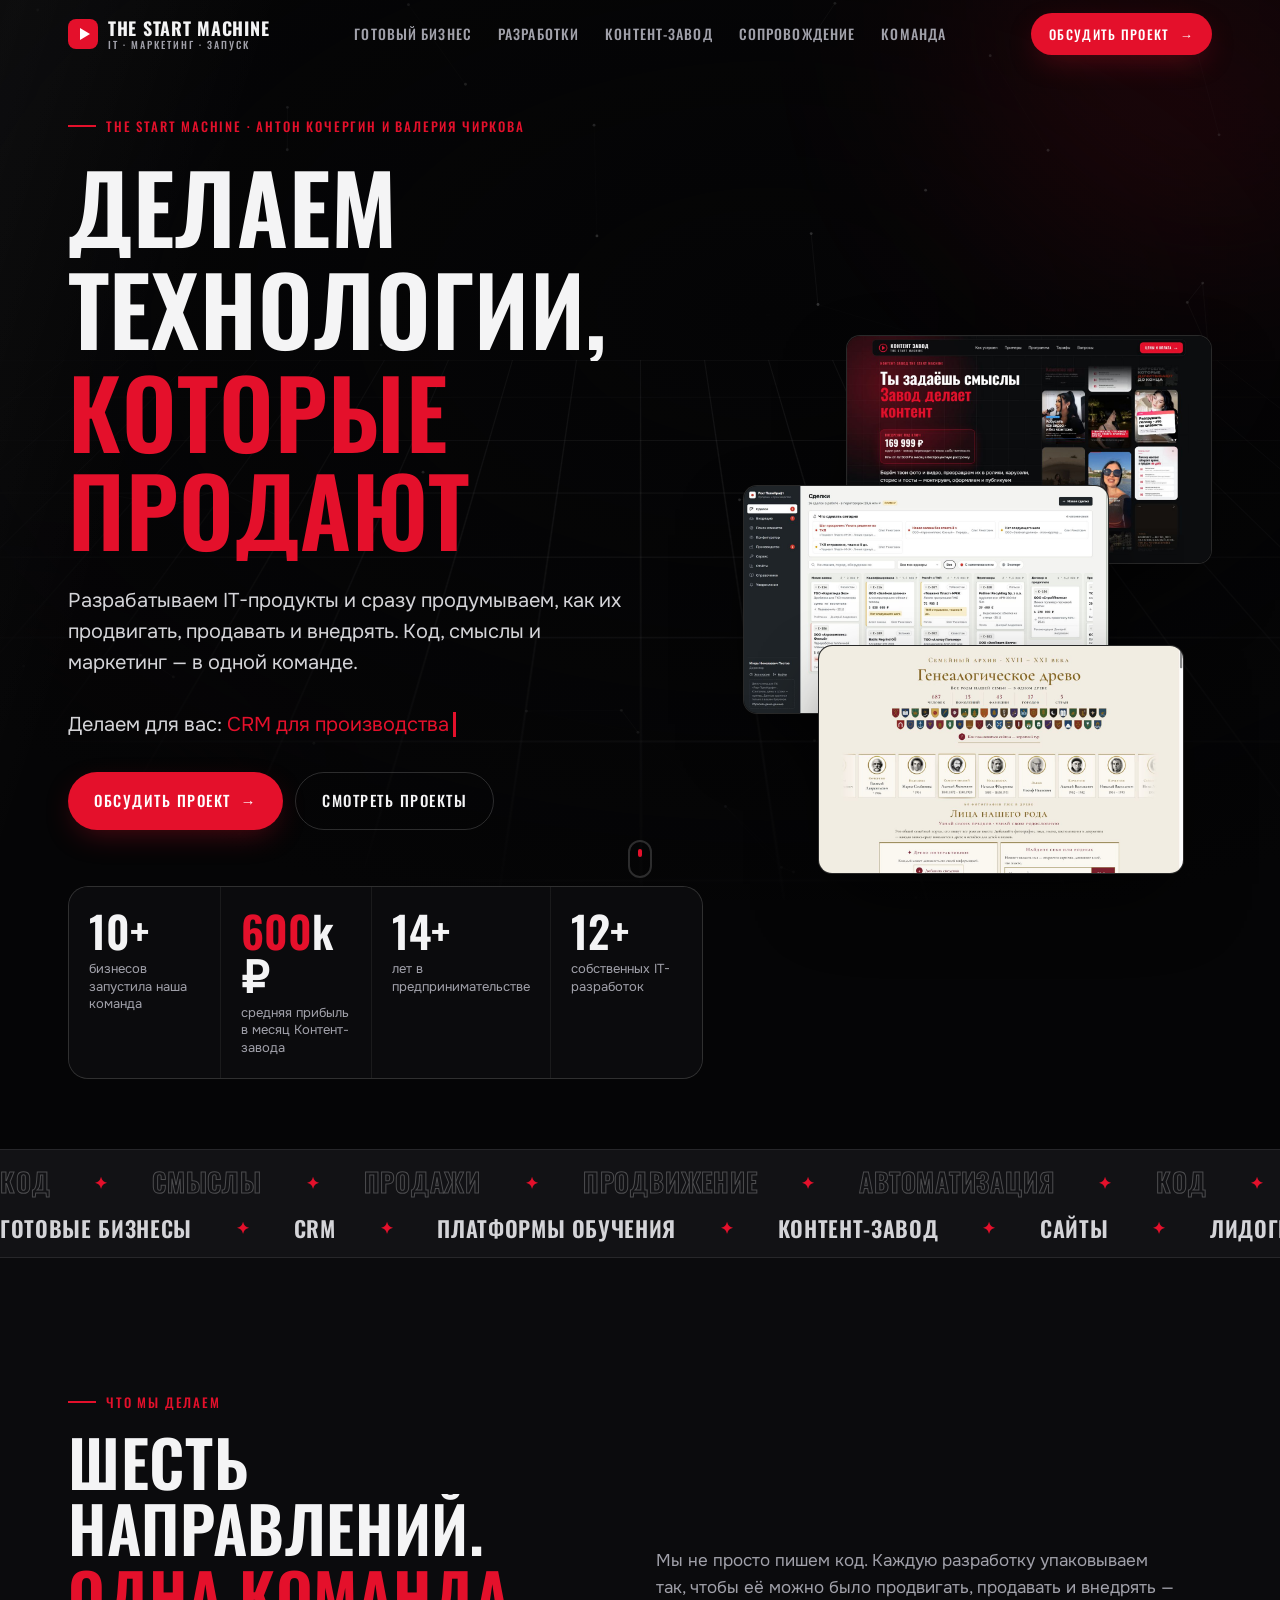
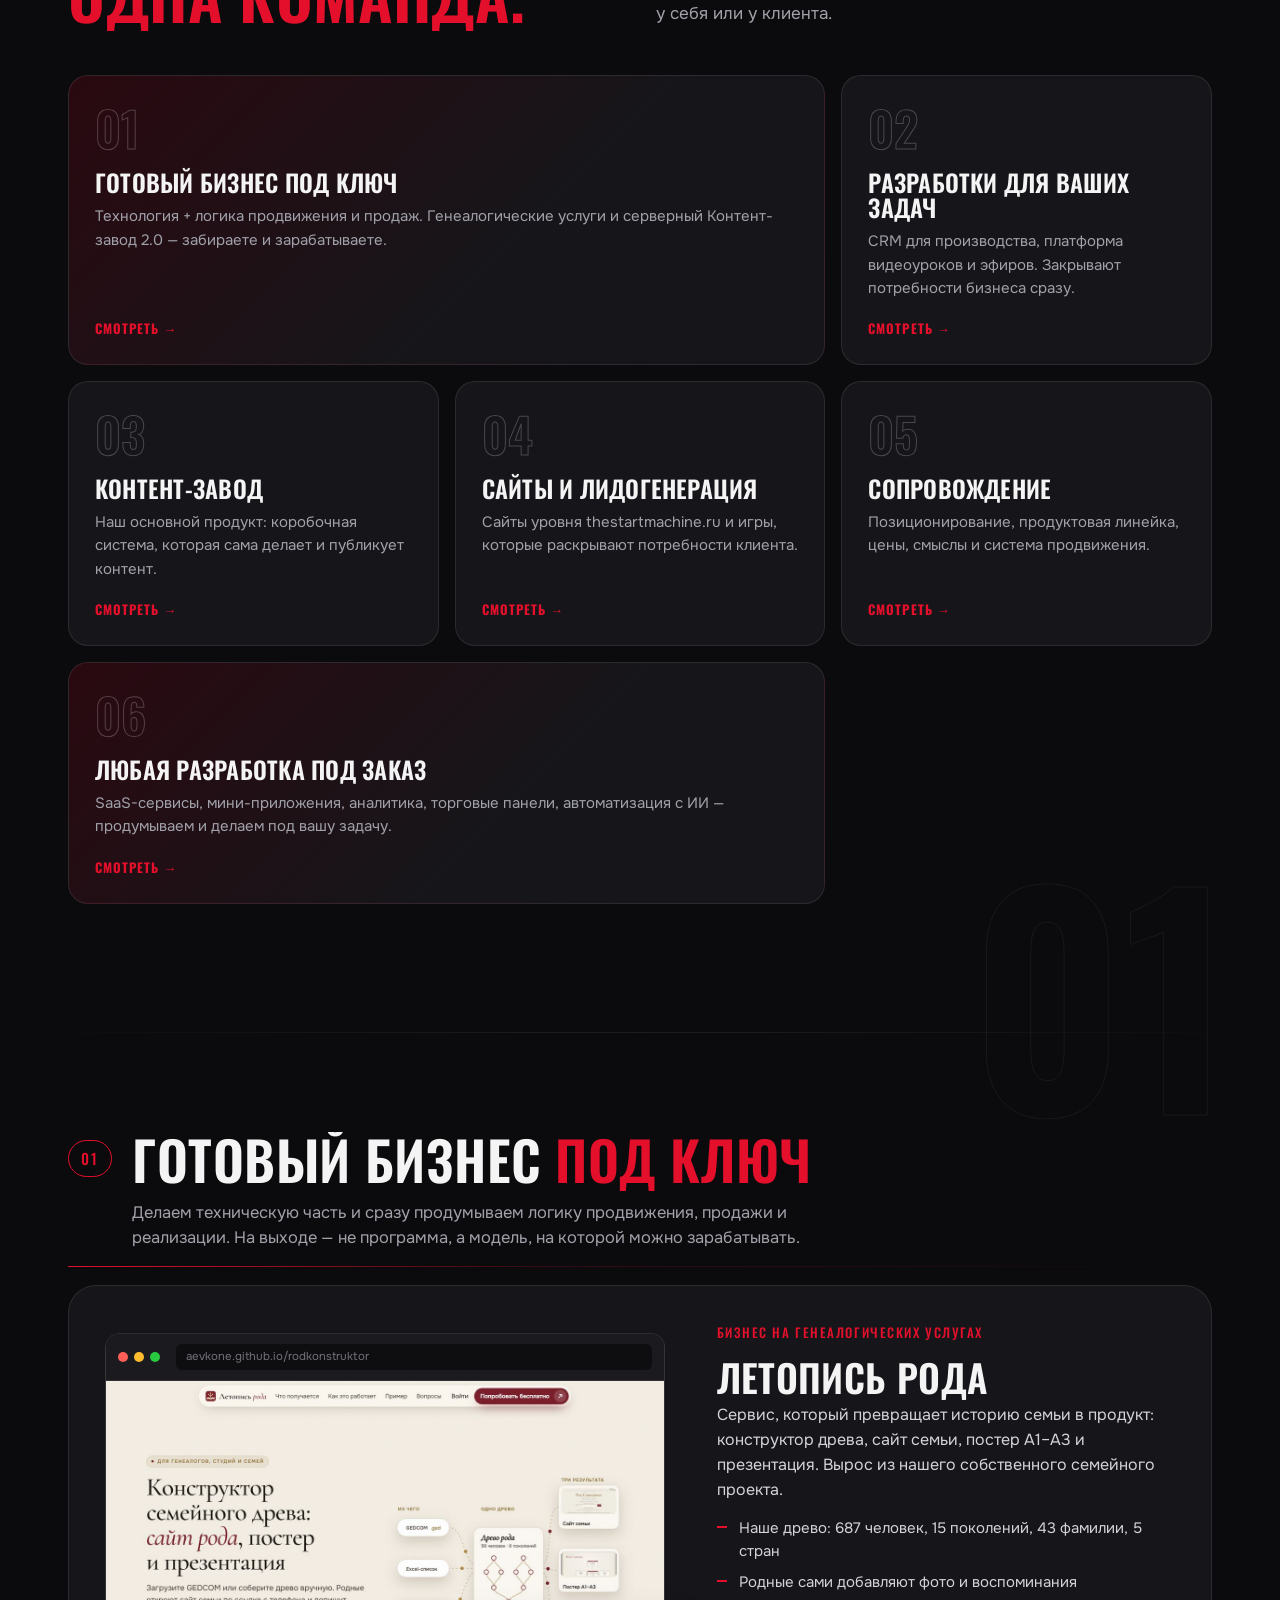
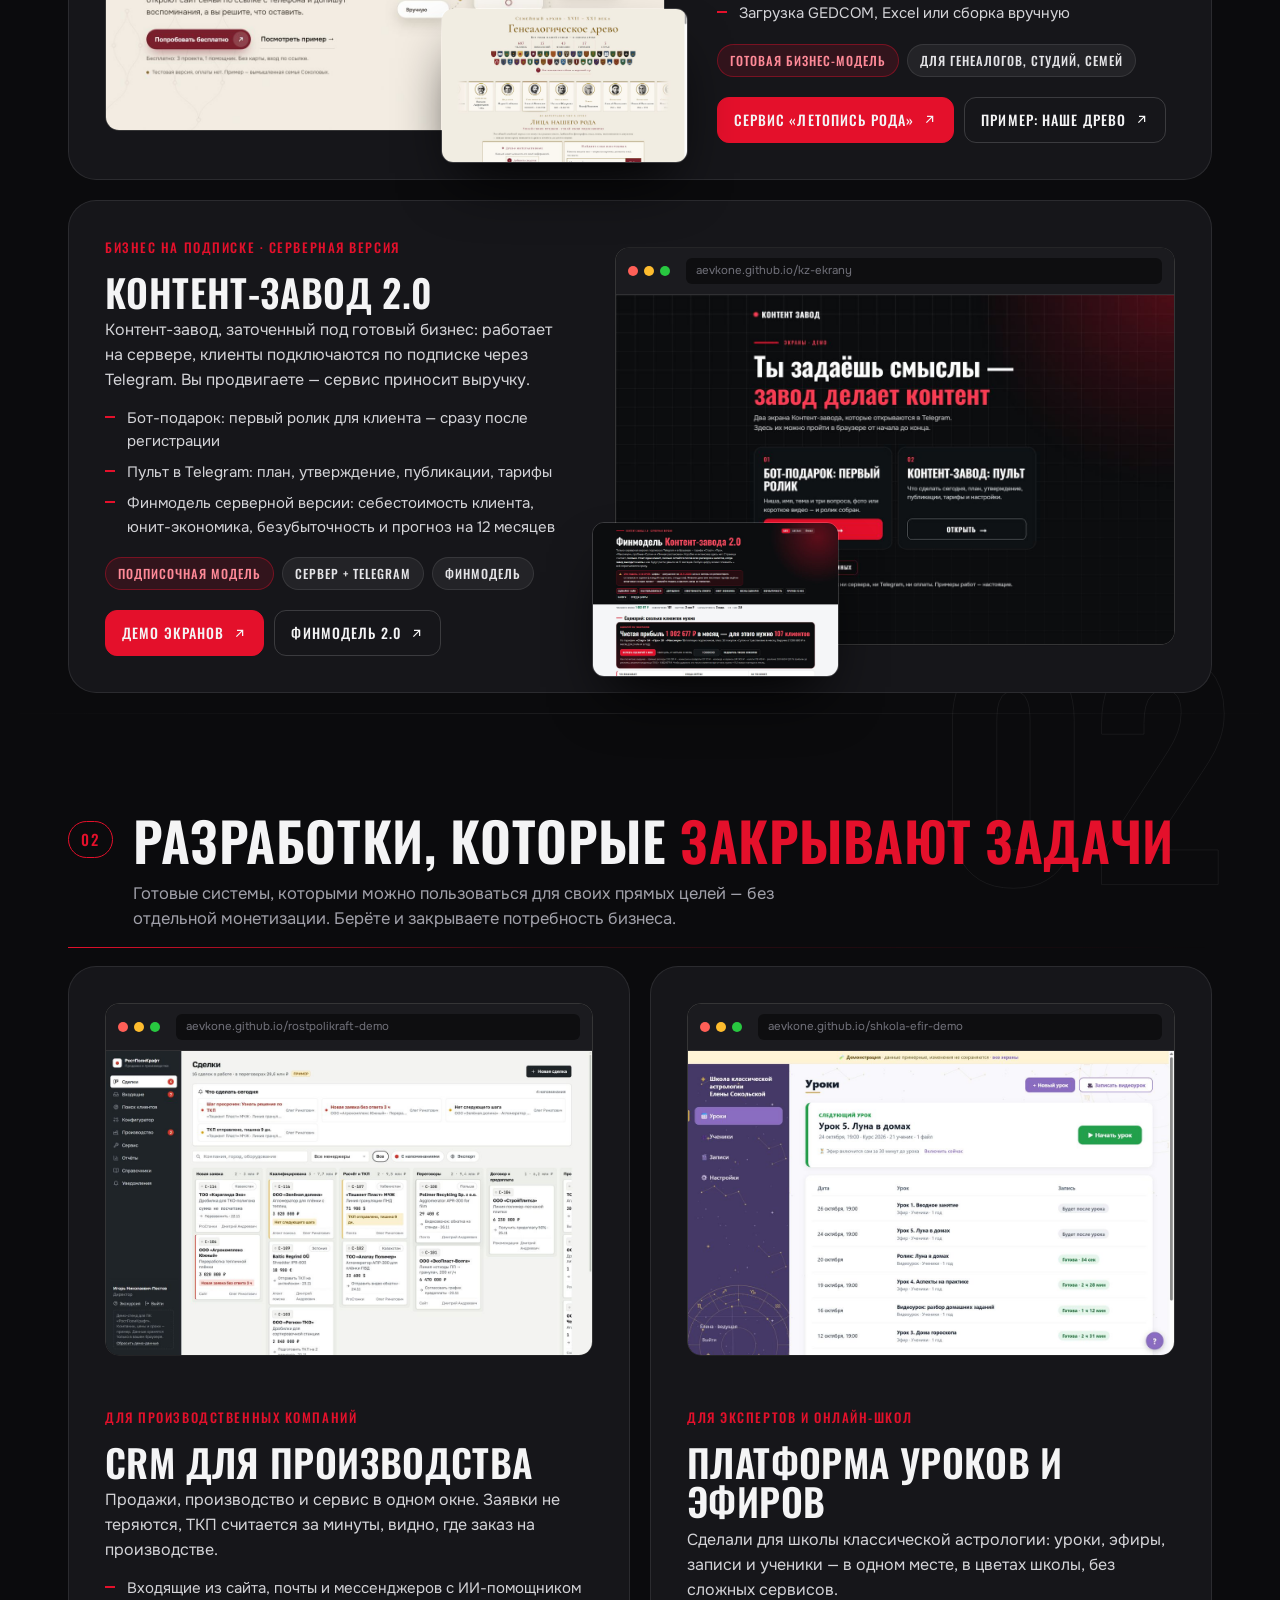
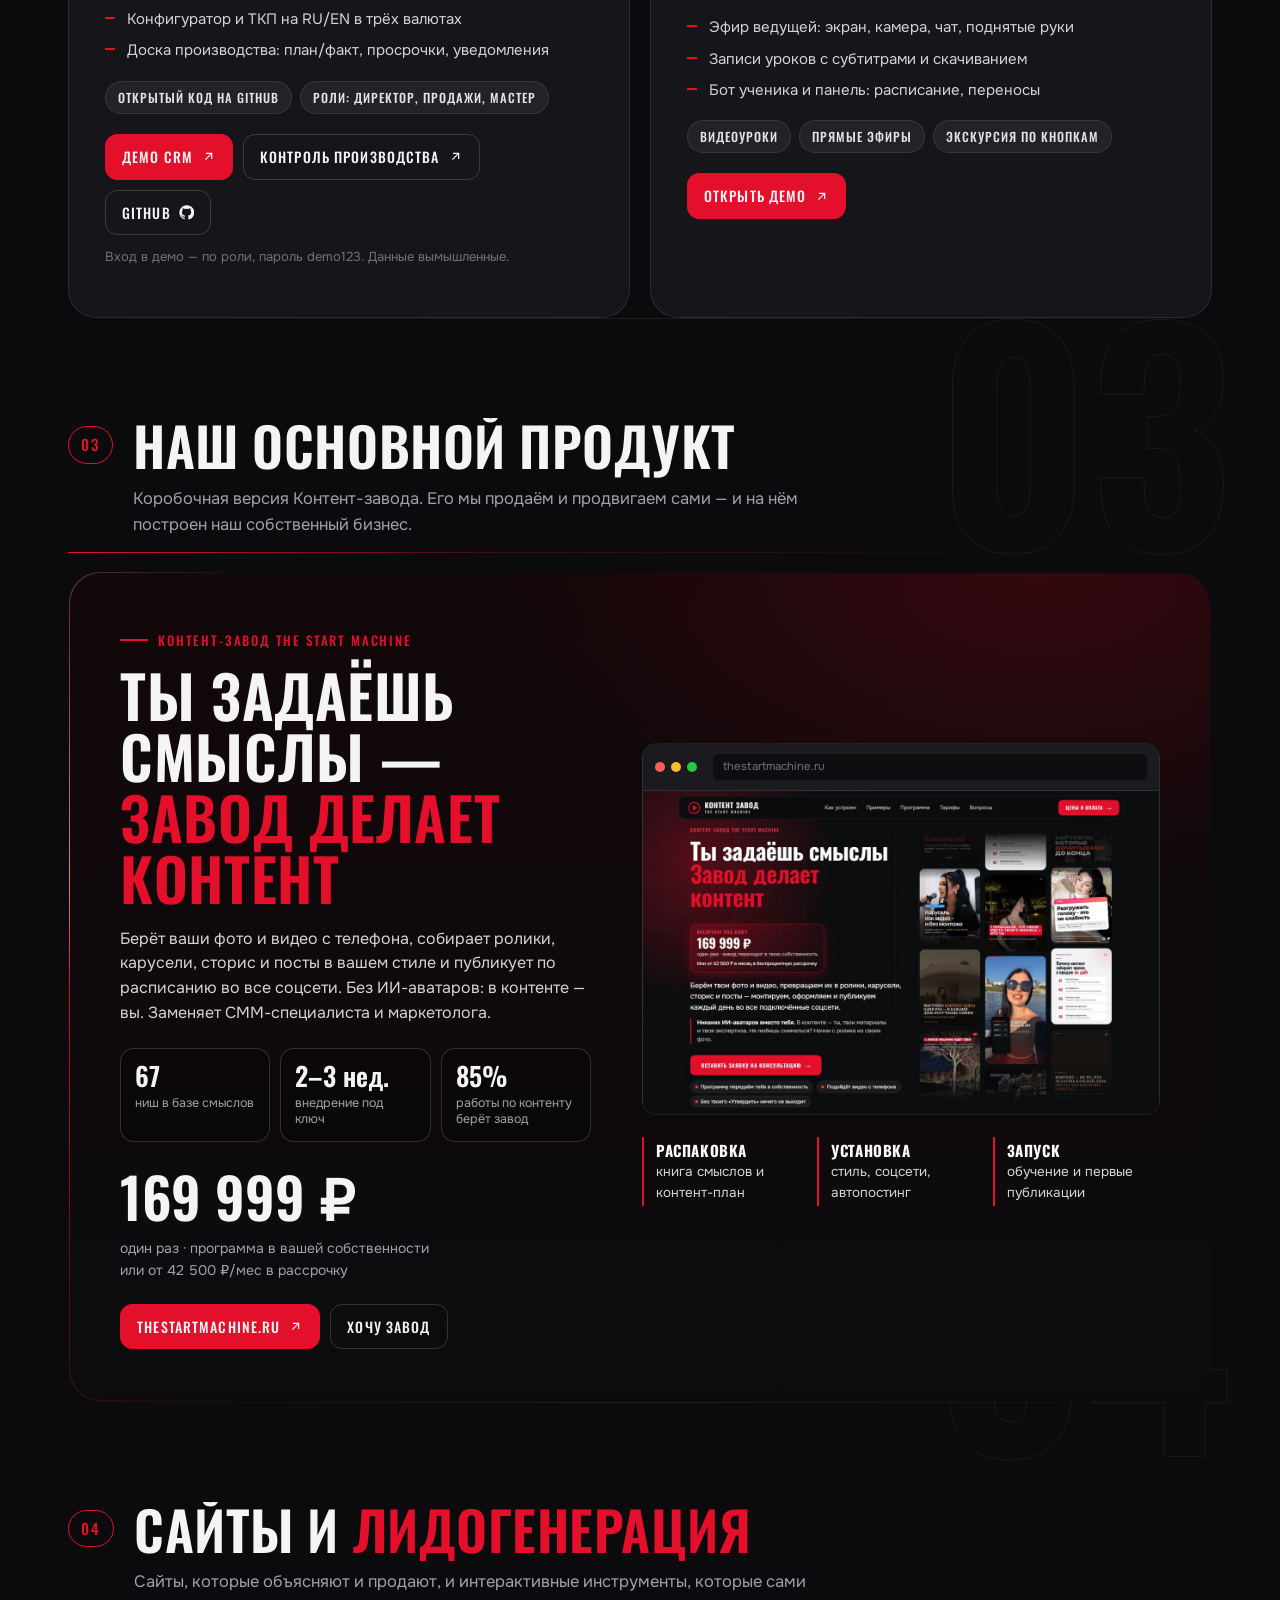
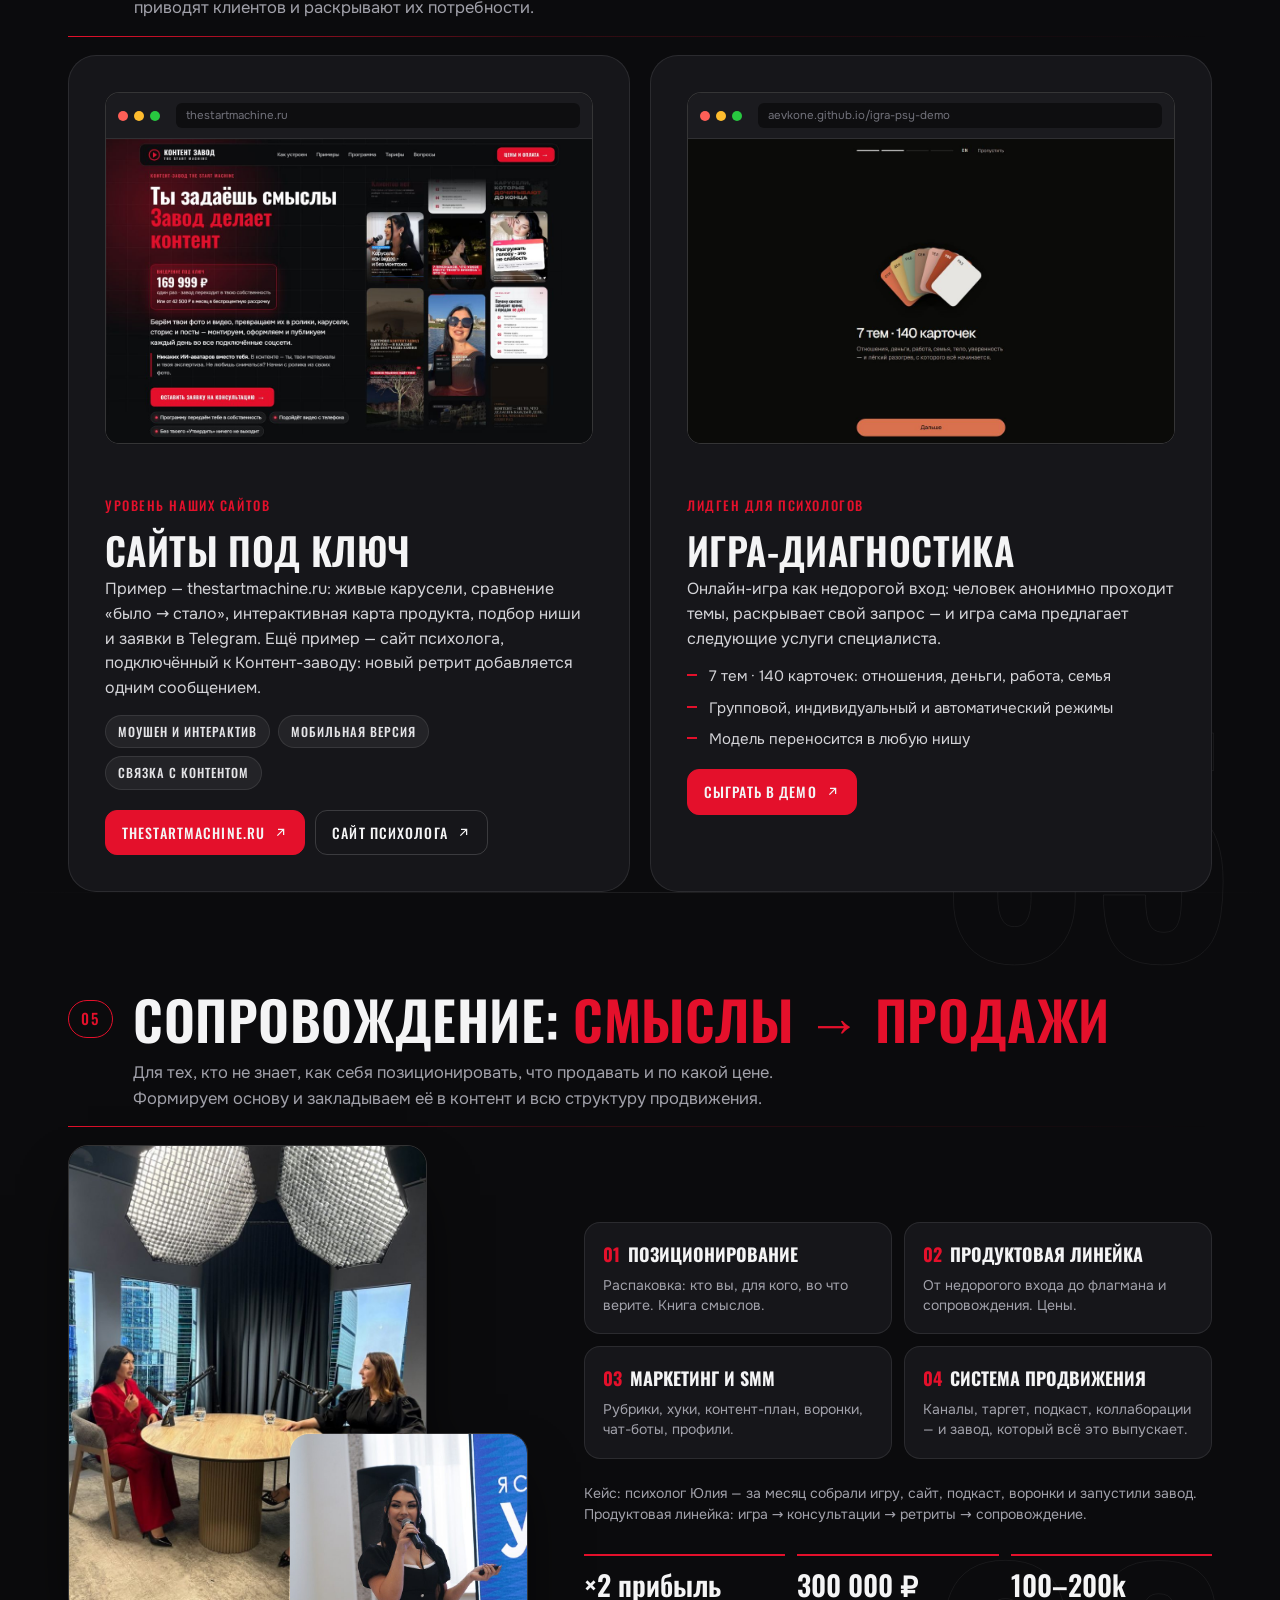
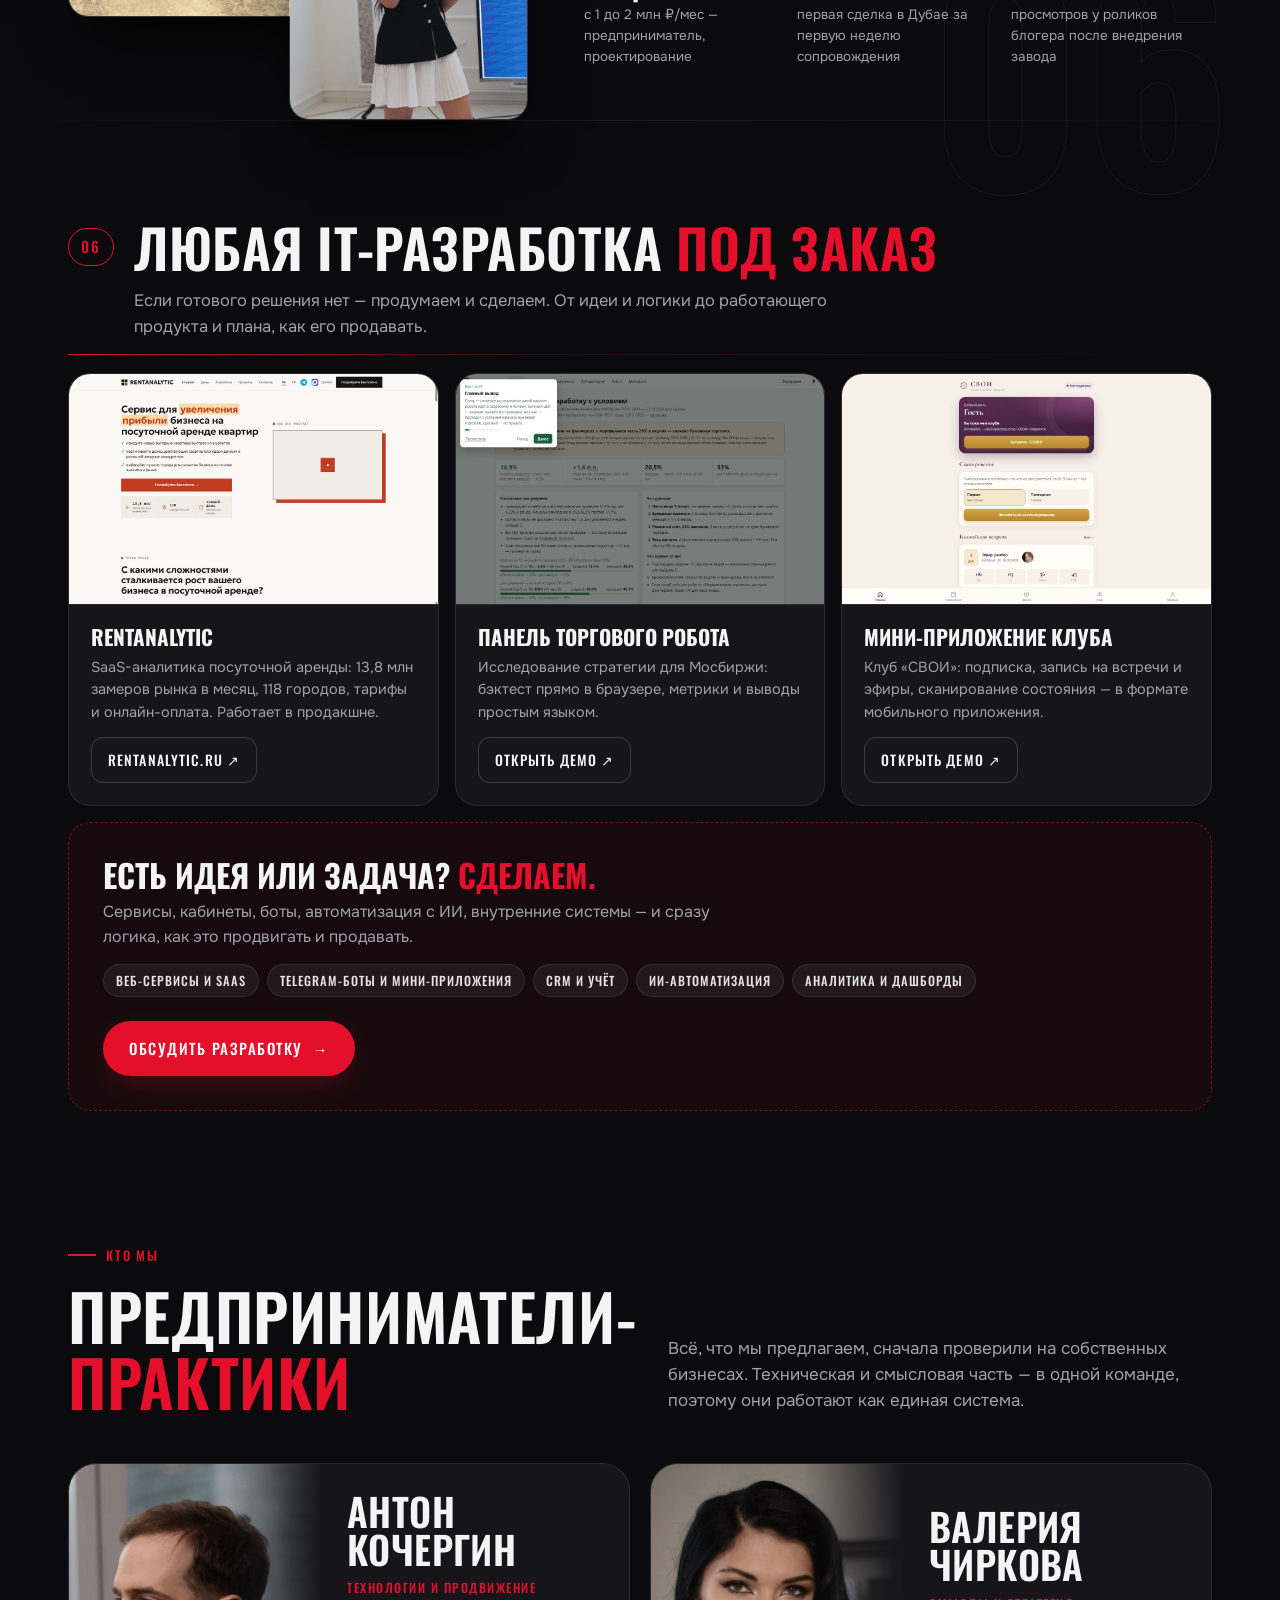
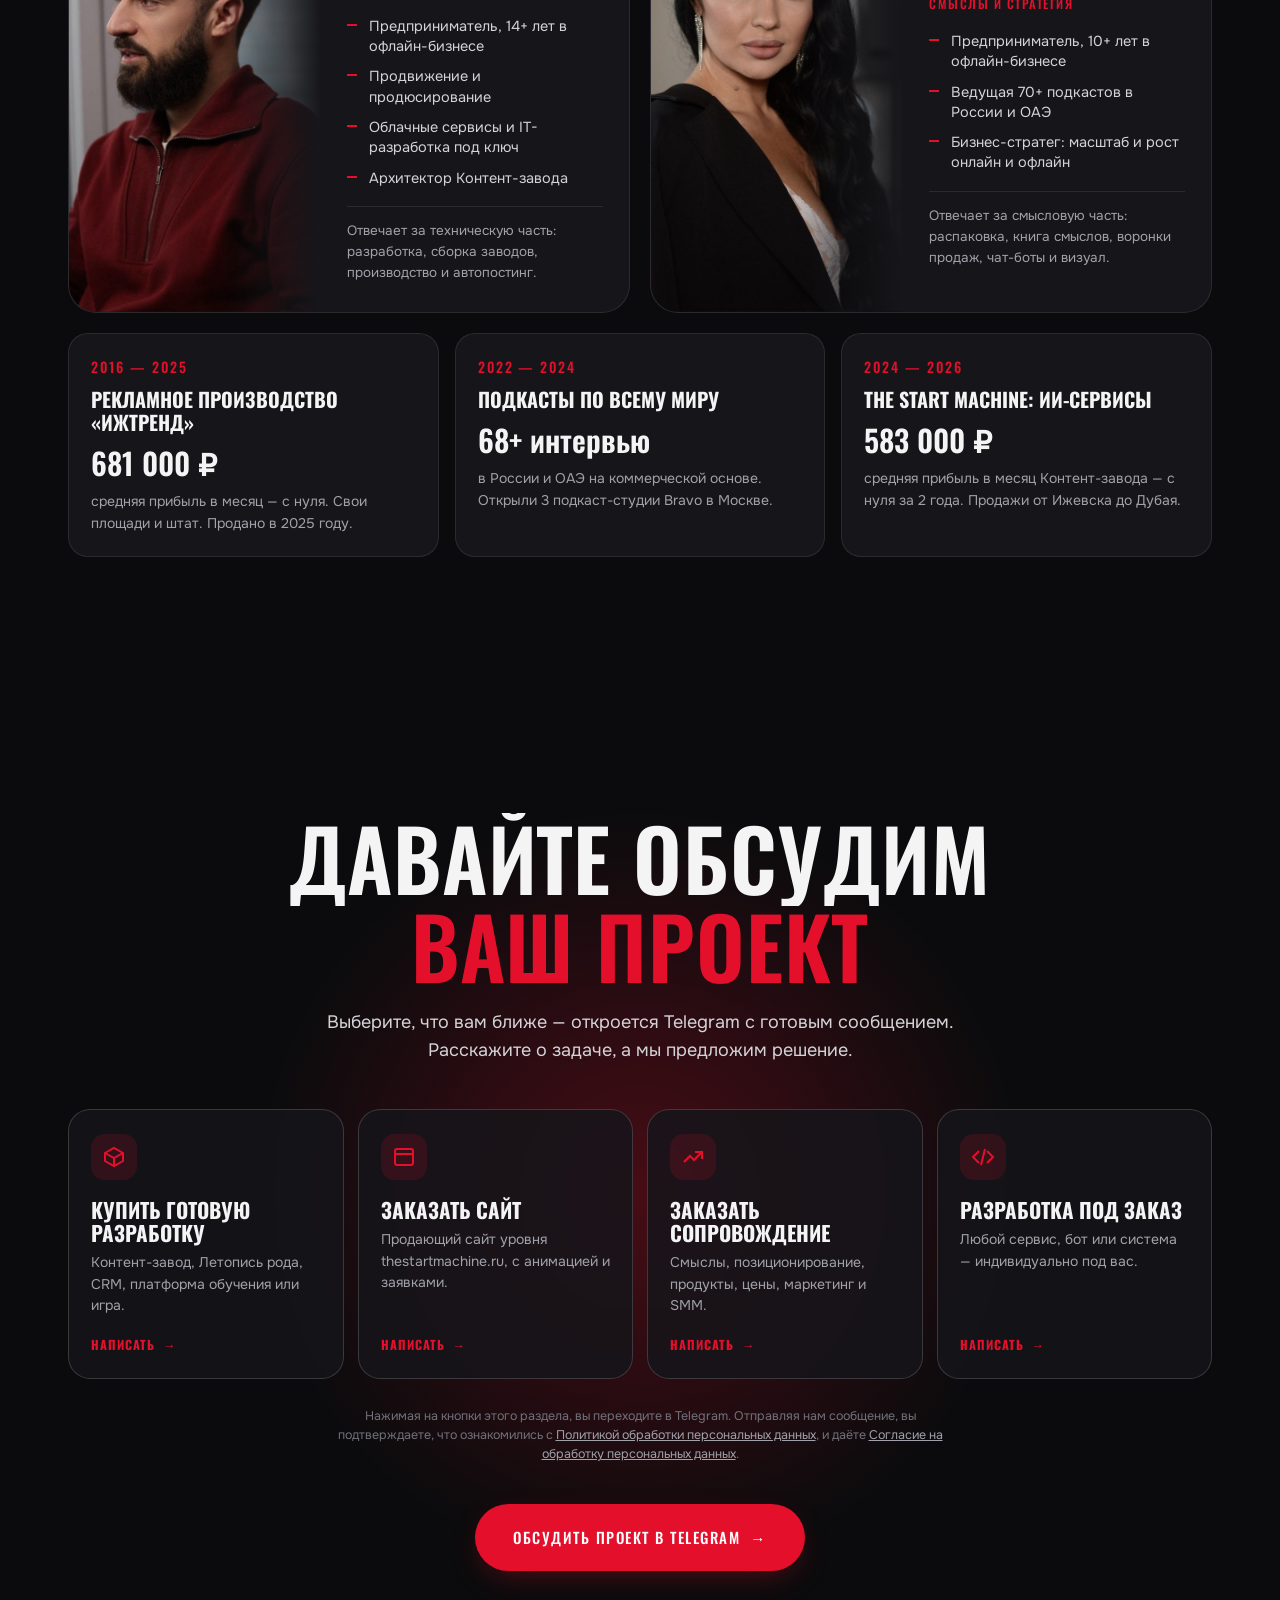
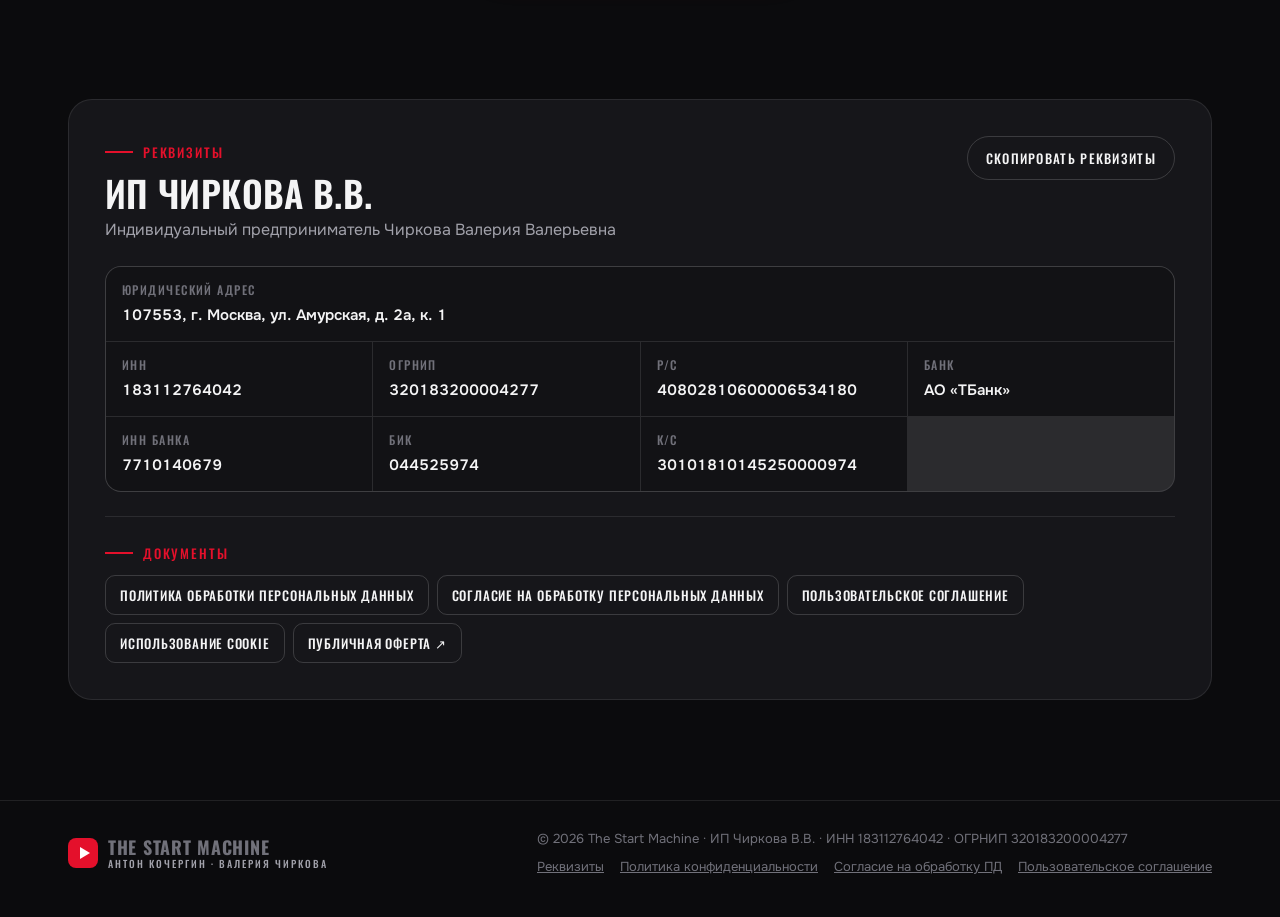
==== commit c5731376: "Новая финмодель 2.0, тёмный первый экран, моушен-анимация и фирменные шрифты Oswald + Onest Co-Autho" ====
--- a/index.html
+++ b/index.html
@@ -8,7 +8,7 @@
 <title>The Start Machine — разработки и запуск бизнеса</title>
 <meta name="description" content="The Start Machine: разрабатываем IT-продукты и сразу продумываем, как их продвигать, продавать и внедрять.">
 <link rel="icon" href="data:image/svg+xml,%3Csvg xmlns='http://www.w3.org/2000/svg' viewBox='0 0 32 32'%3E%3Crect width='32' height='32' rx='7' fill='%23E4102B'/%3E%3Cpath d='M12 9l11 7-11 7z' fill='white'/%3E%3C/svg%3E">
-<link rel="preload" href="fonts/oswald-cyrillic-2.woff2" as="font" type="font/woff2" crossorigin>
+<link rel="preload" href="fonts/oswald-cyrillic.woff2" as="font" type="font/woff2" crossorigin>
 <link rel="stylesheet" href="fonts/fonts.css">
 <style>
 :root{
@@ -19,11 +19,11 @@
 }
 *{box-sizing:border-box;margin:0;padding:0}
 html{scroll-behavior:smooth;-webkit-text-size-adjust:100%}
-body{background:var(--bg);color:var(--text);font-family:Manrope,system-ui,sans-serif;font-size:16px;line-height:1.55;overflow-x:hidden}
+body{background:var(--bg);color:var(--text);font-family:Onest,system-ui,-apple-system,"Segoe UI",Arial,sans-serif;font-size:16px;line-height:1.55;overflow-x:hidden}
 img{display:block;max-width:100%}
 a{color:inherit;text-decoration:none}
 .wrap{max-width:var(--max);margin:0 auto;padding:0 var(--pad)}
-h1,h2,h3,.disp{font-family:Oswald,Impact,sans-serif;text-transform:uppercase;letter-spacing:.01em;line-height:1.02;font-weight:700}
+h1,h2,h3,.disp{font-family:Oswald,Impact,"Arial Narrow",sans-serif;text-transform:uppercase;letter-spacing:.01em;line-height:1.04;font-weight:600}
 .red{color:var(--red)}
 .eyebrow{display:inline-flex;align-items:center;gap:10px;font-size:12px;font-weight:800;letter-spacing:.16em;text-transform:uppercase;color:var(--red)}
 .eyebrow::before{content:"";width:28px;height:2px;background:var(--red)}
@@ -34,10 +34,10 @@
 nav.top{position:fixed;top:0;left:0;right:0;z-index:50;transition:background .3s,border-color .3s,backdrop-filter .3s;border-bottom:1px solid transparent}
 nav.top.solid{background:rgba(11,11,13,.78);backdrop-filter:blur(14px);-webkit-backdrop-filter:blur(14px);border-color:var(--line)}
 nav.top .wrap{display:flex;align-items:center;justify-content:space-between;height:68px;gap:16px}
-.logo{white-space:nowrap;display:flex;align-items:center;gap:10px;font-family:Oswald;font-weight:700;text-transform:uppercase;letter-spacing:.04em;font-size:18px;line-height:1}
+.logo{white-space:nowrap;display:flex;align-items:center;gap:10px;font-family:Oswald,Impact,"Arial Narrow",sans-serif;font-weight:700;text-transform:uppercase;letter-spacing:.04em;font-size:18px;line-height:1}
 .logo i{width:30px;height:30px;border-radius:8px;background:var(--red);display:grid;place-items:center;box-shadow:0 0 0 0 var(--redglow);animation:pulse 2.6s infinite}
 .logo i::after{content:"";border-left:10px solid #fff;border-top:6px solid transparent;border-bottom:6px solid transparent;margin-left:3px}
-.logo small{display:block;white-space:nowrap;font-family:Manrope;font-size:9.5px;letter-spacing:.2em;color:var(--muted);font-weight:700;margin-top:3px}
+.logo small{display:block;white-space:nowrap;font-family:Onest,Arial,sans-serif;font-size:9.5px;letter-spacing:.2em;color:var(--muted);font-weight:700;margin-top:3px}
 .navlinks{display:flex;gap:26px;font-size:14px;font-weight:600;color:var(--muted);white-space:nowrap}
 @media (max-width:1180px){.navlinks{display:none}}
 .navlinks a:hover{color:var(--text)}
@@ -57,9 +57,9 @@
 .hero-bg{position:absolute;top:0;right:0;bottom:0;left:0;pointer-events:none;overflow:hidden}
 .grid-bg{position:absolute;top:-50%;right:-50%;bottom:-50%;left:-50%;background-image:linear-gradient(var(--line) 1px,transparent 1px),linear-gradient(90deg,var(--line) 1px,transparent 1px);background-size:64px 64px;transform:perspective(700px) rotateX(58deg) translateY(0);transform-origin:50% 0;animation:gridmove 14s linear infinite;mask-image:radial-gradient(ellipse at 50% 30%,#000 10%,transparent 60%);-webkit-mask-image:radial-gradient(ellipse at 50% 30%,#000 10%,transparent 60%);top:40%}
 @keyframes gridmove{to{background-position:0 64px,0 0}}
-.blob{position:absolute;border-radius:50%;filter:blur(80px);opacity:.55}
-.blob.b1{width:520px;height:520px;background:var(--red);top:-160px;right:-120px;animation:float1 16s ease-in-out infinite}
-.blob.b2{width:380px;height:380px;background:#7a0d1d;bottom:-120px;left:-120px;animation:float2 18s ease-in-out infinite}
+.blob{position:absolute;border-radius:50%;filter:blur(110px);opacity:.32}
+.blob.b1{width:460px;height:460px;background:#9e0c20;top:-220px;right:-160px;animation:float1 16s ease-in-out infinite}
+.blob.b2{width:340px;height:340px;background:#4a0712;bottom:-160px;left:-160px;animation:float2 18s ease-in-out infinite}
 @keyframes float1{50%{transform:translate(-80px,60px) scale(1.1)}}
 @keyframes float2{50%{transform:translate(90px,-40px) scale(.9)}}
 .hero .wrap{position:relative;display:grid;grid-template-columns:1.15fr .85fr;gap:40px;align-items:center;width:100%}
@@ -83,7 +83,7 @@
 @keyframes bob{50%{transform:translateY(-14px) rotate(-.6deg)}}
 .stats{display:grid;grid-template-columns:repeat(4,1fr);gap:1px;background:var(--line);border:1px solid var(--line);border-radius:var(--r);overflow:hidden;margin-top:56px;opacity:0;animation:fade .8s .9s forwards}
 .stat{background:var(--bg);padding:22px 20px}
-.stat b{display:block;font-family:Oswald;font-size:clamp(30px,3.4vw,44px);line-height:1;font-weight:700}
+.stat b{display:block;font-family:Oswald,Impact,"Arial Narrow",sans-serif;font-size:clamp(30px,3.4vw,44px);line-height:1;font-weight:700}
 .stat b em{font-style:normal;color:var(--red)}
 .stat span{display:block;margin-top:8px;font-size:13px;color:var(--muted);line-height:1.35}
 .hero-left{min-width:0}
@@ -94,7 +94,7 @@
 /* marquee */
 .marquee{border-block:1px solid var(--line);overflow:hidden;padding:18px 0;background:var(--bg2)}
 .marquee .track{display:flex;gap:44px;width:max-content;animation:mq 38s linear infinite}
-.marquee span{font-family:Oswald;text-transform:uppercase;font-size:22px;font-weight:600;letter-spacing:.03em;white-space:nowrap;display:flex;align-items:center;gap:44px;color:#d4d4d8}
+.marquee span{font-family:Oswald,Impact,"Arial Narrow",sans-serif;text-transform:uppercase;font-size:22px;font-weight:600;letter-spacing:.03em;white-space:nowrap;display:flex;align-items:center;gap:44px;color:#d4d4d8}
 .marquee span::after{content:"✦";color:var(--red);font-size:16px}
 @keyframes mq{to{transform:translateX(-50%)}}
 
@@ -103,7 +103,7 @@
 .sec-head{display:grid;grid-template-columns:1fr 1fr;gap:32px;align-items:end;margin-bottom:48px}
 .sec-head h2{font-size:clamp(34px,5vw,64px);margin-top:16px}
 .sec-head p{color:var(--muted);font-size:17px;max-width:520px}
-.num{font-family:Oswald;color:var(--red);font-size:14px;letter-spacing:.2em}
+.num{font-family:Oswald,Impact,"Arial Narrow",sans-serif;color:var(--red);font-size:14px;letter-spacing:.2em}
 
 /* directions */
 .dirs{display:grid;grid-template-columns:repeat(3,1fr);gap:16px}
@@ -111,7 +111,7 @@
 .dir::before{content:"";position:absolute;top:0;right:0;bottom:0;left:0;background:radial-gradient(400px circle at var(--mx,50%) var(--my,0%),rgba(228,16,43,.18),transparent 45%);opacity:0;transition:opacity .3s}
 .dir:hover{border-color:rgba(228,16,43,.5);transform:translateY(-4px)}
 .dir:hover::before{opacity:1}
-.dir .k{font-family:Oswald;font-size:48px;line-height:1;color:rgba(255,255,255,.18)}
+.dir .k{font-family:Oswald,Impact,"Arial Narrow",sans-serif;font-size:48px;line-height:1;color:rgba(255,255,255,.18)}
 @supports (-webkit-text-stroke:1px #fff){.dir .k{color:transparent;-webkit-text-stroke:1px rgba(255,255,255,.22)}}
 .dir h3{font-size:24px;margin:18px 0 10px;position:relative}
 .dir p{color:var(--muted);font-size:15px;position:relative;flex:1}
@@ -121,7 +121,7 @@
 /* block heading for categories */
 .cat{padding-top:clamp(60px,8vw,100px)}
 .cat-title{display:flex;align-items:flex-start;gap:20px;margin-bottom:34px;flex-wrap:wrap}
-.cat-title .tag{flex-shrink:0;font-family:Oswald;font-size:15px;letter-spacing:.14em;border:1px solid var(--red);color:var(--red);padding:6px 12px;border-radius:999px;margin-top:8px}
+.cat-title .tag{flex-shrink:0;font-family:Oswald,Impact,"Arial Narrow",sans-serif;font-size:15px;letter-spacing:.14em;border:1px solid var(--red);color:var(--red);padding:6px 12px;border-radius:999px;margin-top:8px}
 .cat-title h2{font-size:clamp(30px,4.2vw,54px)}
 .cat-title p{color:var(--muted);max-width:720px;margin-top:12px;font-size:16.5px}
 .cat-title > div{flex:1;min-width:260px}
@@ -165,15 +165,15 @@
 .flag-grid{display:grid;grid-template-columns:1fr 1.1fr;gap:clamp(24px,4vw,56px);align-items:center}
 .flag h3{font-size:clamp(34px,4.6vw,62px);margin:14px 0 18px}
 .price{display:flex;align-items:baseline;gap:14px;flex-wrap:wrap;margin:18px 0 22px}
-.price b{font-family:Oswald;font-size:clamp(38px,4.4vw,56px);line-height:1}
+.price b{font-family:Oswald,Impact,"Arial Narrow",sans-serif;font-size:clamp(38px,4.4vw,56px);line-height:1}
 .price span{color:var(--muted);font-size:14px}
 .kpis{display:grid;grid-template-columns:repeat(3,1fr);gap:10px;margin:22px 0 26px}
 .kpi{border:1px solid var(--line2);border-radius:14px;padding:14px;background:rgba(0,0,0,.25)}
-.kpi b{font-family:Oswald;font-size:26px;display:block;line-height:1}
+.kpi b{font-family:Oswald,Impact,"Arial Narrow",sans-serif;font-size:26px;display:block;line-height:1}
 .kpi span{font-size:12.5px;color:var(--muted);display:block;margin-top:6px;line-height:1.3}
 .steps3{display:flex;gap:8px;flex-wrap:wrap;margin-bottom:24px}
 .steps3 div{flex:1;min-width:130px;font-size:13.5px;color:#d4d4d8;border-left:2px solid var(--red);padding:2px 0 2px 12px}
-.steps3 div b{display:block;font-family:Oswald;text-transform:uppercase;font-size:15px;color:#fff;letter-spacing:.04em}
+.steps3 div b{display:block;font-family:Oswald,Impact,"Arial Narrow",sans-serif;text-transform:uppercase;font-size:15px;color:#fff;letter-spacing:.04em}
 
 /* soprovozhdenie */
 .sopr{display:grid;grid-template-columns:.85fr 1.15fr;gap:clamp(24px,4vw,56px);align-items:center}
@@ -183,12 +183,12 @@
 .photo-stack .p2{width:52%;height:50%;right:0;bottom:0;animation:bob 8s ease-in-out infinite}
 .flow{display:grid;grid-template-columns:repeat(2,1fr);gap:12px;margin:24px 0}
 .flow div{background:var(--card);border:1px solid var(--line);border-radius:16px;padding:18px}
-.flow b{font-family:Oswald;text-transform:uppercase;font-size:18px;display:block;margin-bottom:6px}
+.flow b{font-family:Oswald,Impact,"Arial Narrow",sans-serif;text-transform:uppercase;font-size:18px;display:block;margin-bottom:6px}
 .flow b i{font-style:normal;color:var(--red);margin-right:8px}
 .flow span{color:var(--muted);font-size:14px;line-height:1.45;display:block}
 .results{display:grid;grid-template-columns:repeat(3,1fr);gap:12px;margin-top:28px}
 .res{border-top:2px solid var(--red);padding-top:14px}
-.res b{font-family:Oswald;font-size:28px;display:block;line-height:1.05}
+.res b{font-family:Oswald,Impact,"Arial Narrow",sans-serif;font-size:28px;display:block;line-height:1.05}
 .res span{color:var(--muted);font-size:13.5px;display:block;margin-top:6px}
 
 /* custom dev */
@@ -199,11 +199,11 @@
 .cc img{width:100%;height:100%;object-fit:cover;object-position:top;transition:transform 1.2s cubic-bezier(.2,.8,.2,1)}
 .cc:hover img{transform:scale(1.06)}
 .cc .tx{padding:20px 22px 22px;display:flex;flex-direction:column;flex:1}
-.cc h4{font-family:Oswald;text-transform:uppercase;font-size:21px;line-height:1.1;margin-bottom:8px}
+.cc h4{font-family:Oswald,Impact,"Arial Narrow",sans-serif;text-transform:uppercase;font-size:21px;line-height:1.1;margin-bottom:8px}
 .cc p{color:var(--muted);font-size:14.5px;flex:1;margin-bottom:14px}
 .cc .lnk{align-self:flex-start}
 .any{margin-top:16px;border-radius:22px;border:1px dashed rgba(228,16,43,.5);padding:clamp(22px,3vw,34px);display:flex;gap:24px;align-items:center;justify-content:space-between;flex-wrap:wrap;background:rgba(228,16,43,.05)}
-.any h4{font-family:Oswald;text-transform:uppercase;font-size:clamp(22px,2.6vw,32px);line-height:1.1}
+.any h4{font-family:Oswald,Impact,"Arial Narrow",sans-serif;text-transform:uppercase;font-size:clamp(22px,2.6vw,32px);line-height:1.1}
 .any p{color:var(--muted);margin-top:8px;max-width:640px}
 .tags-row{display:flex;flex-wrap:wrap;gap:8px;margin-top:14px}
 
@@ -223,9 +223,9 @@
 .person .mission{margin-top:18px;font-size:13.5px;color:var(--muted);border-top:1px solid var(--line);padding-top:14px}
 .timeline{display:grid;grid-template-columns:repeat(3,1fr);gap:16px;margin-top:20px}
 .tl{background:var(--card);border:1px solid var(--line);border-radius:20px;padding:22px}
-.tl .y{font-family:Oswald;color:var(--red);font-size:14px;letter-spacing:.14em}
-.tl h4{font-family:Oswald;text-transform:uppercase;font-size:20px;margin:8px 0 6px;line-height:1.15}
-.tl b{font-family:Oswald;font-size:30px;display:block;margin:6px 0 4px}
+.tl .y{font-family:Oswald,Impact,"Arial Narrow",sans-serif;color:var(--red);font-size:14px;letter-spacing:.14em}
+.tl h4{font-family:Oswald,Impact,"Arial Narrow",sans-serif;text-transform:uppercase;font-size:20px;margin:8px 0 6px;line-height:1.15}
+.tl b{font-family:Oswald,Impact,"Arial Narrow",sans-serif;font-size:30px;display:block;margin:6px 0 4px}
 .tl p{font-size:14px;color:var(--muted)}
 
 /* CTA */
@@ -239,7 +239,7 @@
 .opt:hover{transform:translateY(-6px);border-color:var(--red);background:rgba(40,10,16,.9)}
 .opt .ic{width:46px;height:46px;border-radius:14px;background:rgba(228,16,43,.15);display:grid;place-items:center;margin-bottom:18px;color:var(--red)}
 .opt .ic svg{width:24px;height:24px}
-.opt h4{font-family:Oswald;text-transform:uppercase;font-size:21px;line-height:1.1;margin-bottom:8px}
+.opt h4{font-family:Oswald,Impact,"Arial Narrow",sans-serif;text-transform:uppercase;font-size:21px;line-height:1.1;margin-bottom:8px}
 .opt p{font-size:14px;color:var(--muted);flex:1;margin-bottom:18px}
 .opt .go{font-size:12.5px;font-weight:800;letter-spacing:.08em;text-transform:uppercase;color:var(--red);display:flex;align-items:center;gap:8px}
 .opt:hover .go .arr{transform:translateX(4px)}
@@ -322,6 +322,71 @@
   .mcta .btn{width:100%;padding:17px}
   footer{padding-bottom:100px}
 }
+
+/* ===== motion pack ===== */
+.hero{background:#050506}
+#net{position:absolute;top:0;left:0;width:100%;height:100%;opacity:.55}
+.vignette{position:absolute;top:0;right:0;bottom:0;left:0;background:radial-gradient(ellipse 80% 70% at 60% 35%,transparent 0,rgba(5,5,6,.55) 55%,#050506 100%)}
+.beam{position:absolute;top:-20%;left:-30%;width:40%;height:140%;background:linear-gradient(90deg,transparent,rgba(255,255,255,.035),transparent);transform:rotate(18deg);animation:beam 9s ease-in-out infinite}
+@keyframes beam{0%{left:-40%}60%,100%{left:120%}}
+.hero .wrap{will-change:transform,opacity}
+.marquee{padding:12px 0}
+.marquee .track + .track{margin-top:8px}
+.marquee .t2{animation-direction:reverse;animation-duration:46s}
+.marquee .t2 span{color:transparent;-webkit-text-stroke:1px rgba(255,255,255,.25);font-size:26px}
+.marquee .t2 span::after{-webkit-text-stroke:0}
+.split .w{display:inline-block;overflow:hidden;vertical-align:top;padding-bottom:.06em;margin-bottom:-.06em}
+.split .w > span{display:inline-block;transform:translateY(110%) rotate(5deg);transform-origin:0 100%;transition:transform 1s cubic-bezier(.2,.8,.2,1)}
+.split.in .w > span{transform:none}
+.rv.split{opacity:1;transform:none}
+.rv.rv-l{transform:translateX(-90px) rotate(-1.5deg)}
+.rv.rv-r{transform:translateX(90px) rotate(1.5deg)}
+.rv.rv-s{transform:translateY(50px) scale(.92);filter:blur(10px);transition:opacity .9s cubic-bezier(.2,.8,.2,1),transform .9s cubic-bezier(.2,.8,.2,1),filter .9s}
+.rv.rv-l.in,.rv.rv-r.in{transform:none}
+.rv.rv-s.in{transform:none;filter:none}
+.proj{transform:scale(.94);opacity:.4;transition:transform 1.1s cubic-bezier(.2,.8,.2,1),opacity 1.1s,border-color .4s,box-shadow .4s}
+.proj.in{transform:none;opacity:1}
+.proj:hover{border-color:rgba(228,16,43,.35);box-shadow:0 30px 80px -40px rgba(228,16,43,.45)}
+.cat{position:relative}
+.cat-title{position:relative}
+.cat-title::after{content:"";position:absolute;left:0;right:0;bottom:-16px;height:1px;background:linear-gradient(90deg,var(--red),rgba(228,16,43,.2) 40%,transparent);transform:scaleX(0);transform-origin:0 50%;transition:transform 1.6s cubic-bezier(.7,0,.2,1)}
+.cat-title.in::after{transform:scaleX(1)}
+.cat-title .tag{transition:transform .8s cubic-bezier(.2,.8,.2,1),opacity .8s;transform:scale(.4) rotate(-90deg);opacity:0}
+.cat-title.in .tag{transform:none;opacity:1}
+.bignum{position:absolute;right:var(--pad);top:clamp(10px,4vw,40px);font-family:Oswald,Impact,"Arial Narrow",sans-serif;font-weight:700;font-size:clamp(130px,22vw,340px);line-height:.8;color:transparent;-webkit-text-stroke:1px rgba(255,255,255,.06);pointer-events:none;z-index:0;will-change:transform;-webkit-user-select:none;user-select:none}
+.cat > .wrap{position:relative;z-index:1}
+.flag{isolation:isolate;background:transparent!important;border-color:transparent}
+.flag::before{content:"";position:absolute;width:150%;padding-top:150%;left:-25%;top:50%;margin-top:-75%;background:conic-gradient(from 0deg,transparent 0 62%,rgba(228,16,43,.9) 75%,rgba(255,140,150,.9) 78%,transparent 88%);animation:spin 7s linear infinite;z-index:-2}
+.flag::after{content:"";position:absolute;top:1px;right:1px;bottom:1px;left:1px;border-radius:31px;background:radial-gradient(900px 500px at 85% 0%,rgba(228,16,43,.16),transparent 60%),linear-gradient(180deg,#120709,#0c0c0e);z-index:-1}
+@keyframes spin{to{transform:rotate(360deg)}}
+.btn-red{position:relative;overflow:hidden;isolation:isolate}
+.btn-red::after{content:"";position:absolute;top:0;bottom:0;left:-60%;width:40%;background:linear-gradient(100deg,transparent,rgba(255,255,255,.45),transparent);transform:skewX(-20deg);animation:shine 4.5s ease-in-out infinite;z-index:-1;pointer-events:none}
+@keyframes shine{0%,70%{left:-60%}100%{left:130%}}
+#spot{position:fixed;top:0;left:0;width:600px;height:600px;margin:-300px 0 0 -300px;border-radius:50%;background:radial-gradient(circle,rgba(228,16,43,.07),transparent 60%);pointer-events:none;z-index:1;opacity:0;transition:opacity .4s;will-change:transform}
+body.has-spot #spot{opacity:1}
+.person .ph{-webkit-clip-path:inset(100% 0 0 0);clip-path:inset(100% 0 0 0);transition:clip-path 1.3s cubic-bezier(.7,0,.2,1) .15s,-webkit-clip-path 1.3s cubic-bezier(.7,0,.2,1) .15s}
+.person.in .ph{-webkit-clip-path:inset(0 0 0 0);clip-path:inset(0 0 0 0)}
+.stat{transition:background .3s}
+.stat:hover{background:#140a0c}
+.cat::before{content:"";position:absolute;left:0;right:0;top:0;height:1px;background:linear-gradient(90deg,transparent,rgba(255,255,255,.08),transparent)}
+
+/* ===== brand typography (as on thestartmachine.ru) ===== */
+.btn,.lnk,.chip,.eyebrow,.go,.info .sub,.person .role,.tag,.num,.logo small,.navlinks a,.kpi span,.req-list dt,.docs-list a,.marquee span,.cc .lnk,.opt .go,.dir .go,.steps3 div b,.tl .y,.res span,.consent-note{font-family:Oswald,Impact,"Arial Narrow",sans-serif}
+.btn{font-weight:500;letter-spacing:.1em;font-size:15px}
+.btn-sm{font-size:13px}
+.lnk{font-weight:500;text-transform:uppercase;letter-spacing:.08em;font-size:14px}
+.chip{font-weight:500;text-transform:uppercase;letter-spacing:.08em;font-size:12.5px}
+.eyebrow{font-weight:500;letter-spacing:.14em;font-size:13px}
+.go,.info .sub,.person .role{font-weight:500;letter-spacing:.12em}
+.navlinks a{font-weight:500;text-transform:uppercase;letter-spacing:.08em;font-size:14px}
+.logo small{font-weight:500;letter-spacing:.2em;font-size:10px}
+.kpi span,.res span{font-family:Onest,Arial,sans-serif}
+.req-list dt{font-weight:500;letter-spacing:.12em;font-size:12px}
+.docs-list a{font-weight:500;text-transform:uppercase;letter-spacing:.06em;font-size:13px}
+.consent-note{font-family:Onest,Arial,sans-serif}
+.stat b,.kpi b,.price b,.res b,.tl b,.dir .k,.bignum{font-weight:600}
+@media (max-width:640px){nav.top .navcta{font-size:12px;letter-spacing:.06em}}
+@media (max-width:400px){nav.top .navcta{font-size:11px;padding:9px 12px}}
 @supports not (aspect-ratio:1/1){
   .cc .im{height:220px}.photo-stack{height:560px}.browser img,.stack .shot img,.media .mini img{height:auto}
 }
@@ -341,11 +406,13 @@
 }
 @media (prefers-reduced-motion:reduce){
   *,*::before,*::after{animation:none!important;transition:none!important}
-  .rv,.rv-img{opacity:1;transform:none;-webkit-clip-path:none;clip-path:none}
+  .rv,.rv-img,.proj,.person .ph{opacity:1;transform:none;-webkit-clip-path:none;clip-path:none;filter:none}
+  .split .w > span{transform:none}
+  #net,#spot,.beam{display:none}
   .hero h1 .line span{transform:none}
   .hero p.lead,.hero .cta-row,.stats,.stack{opacity:1}
 }
-.no-io .rv,.no-io .rv-img{opacity:1;transform:none;-webkit-clip-path:none;clip-path:none
+.no-io .rv,.no-io .rv-img,.no-io .proj,.no-io .person .ph{opacity:1;transform:none;filter:none;-webkit-clip-path:none;clip-path:none
 }
 </style>
 </head>
@@ -368,7 +435,7 @@
 
 <!-- HERO -->
 <header class="hero" id="top">
-  <div class="hero-bg"><div class="blob b1"></div><div class="blob b2"></div><div class="grid-bg"></div></div>
+  <div class="hero-bg"><div class="blob b1"></div><div class="blob b2"></div><div class="grid-bg"></div><canvas id="net"></canvas><div class="vignette"></div><div class="beam"></div></div>
   <div class="wrap">
     <div class="hero-left">
       <span class="eyebrow">The Start Machine · Антон Кочергин и Валерия Чиркова</span>
@@ -394,7 +461,7 @@
   <div class="scrollhint"></div>
 </header>
 
-<div class="marquee" aria-hidden="true"><div class="track">
+<div class="marquee" aria-hidden="true"><div class="track t2"><span>Код</span><span>Смыслы</span><span>Продажи</span><span>Продвижение</span><span>Автоматизация</span><span>Код</span><span>Смыслы</span><span>Продажи</span><span>Продвижение</span><span>Автоматизация</span><span>Код</span><span>Смыслы</span><span>Продажи</span><span>Продвижение</span><span>Автоматизация</span><span>Код</span><span>Смыслы</span><span>Продажи</span><span>Продвижение</span><span>Автоматизация</span></div><div class="track">
   <span>Готовые бизнесы</span><span>CRM</span><span>Платформы обучения</span><span>Контент-завод</span><span>Сайты</span><span>Лидогенерация</span><span>Смыслы и позиционирование</span><span>SMM</span><span>Разработка под заказ</span><span>ИИ-автоматизация</span>
   <span>Готовые бизнесы</span><span>CRM</span><span>Платформы обучения</span><span>Контент-завод</span><span>Сайты</span><span>Лидогенерация</span><span>Смыслы и позиционирование</span><span>SMM</span><span>Разработка под заказ</span><span>ИИ-автоматизация</span>
 </div></div>
@@ -460,12 +527,12 @@
         <ul>
           <li>Бот-подарок: первый ролик для клиента — сразу после регистрации</li>
           <li>Пульт в Telegram: план, утверждение, публикации, тарифы</li>
-          <li>Посчитанная финмодель на 2 года: выручка, расходы, прибыль</li>
+          <li>Финмодель серверной версии: себестоимость клиента, юнит-экономика, безубыточность и прогноз на 12 месяцев</li>
         </ul>
         <div class="chips"><span class="chip hot">Подписочная модель</span><span class="chip">Сервер + Telegram</span><span class="chip">Финмодель</span></div>
         <div class="links">
           <a class="lnk main" href="https://aevkone.github.io/kz-ekrany/" target="_blank" rel="noopener">Демо экранов <svg viewBox="0 0 24 24" fill="none" stroke="currentColor" stroke-width="2"><path d="M7 17 17 7M8 7h9v9"/></svg></a>
-          <a class="lnk" href="https://aevkone.github.io/kontent-zavod-finmodel/" target="_blank" rel="noopener">Финмодель <svg viewBox="0 0 24 24" fill="none" stroke="currentColor" stroke-width="2"><path d="M7 17 17 7M8 7h9v9"/></svg></a>
+          <a class="lnk" href="https://aevkone.github.io/kontent-zavod-finmodel/server-2-0/" target="_blank" rel="noopener">Финмодель 2.0 <svg viewBox="0 0 24 24" fill="none" stroke="currentColor" stroke-width="2"><path d="M7 17 17 7M8 7h9v9"/></svg></a>
         </div>
       </div>
     </article>
@@ -776,12 +843,50 @@
   </div>
 </footer>
 
+<div id="spot" aria-hidden="true"></div>
 <div class="mcta show" id="mcta"><a href="https://t.me/valeria_chirkova" class="btn btn-red" data-msg="Здравствуйте! Хочу обсудить свой проект с The Start Machine.">Обсудить проект <span class="arr">→</span></a></div>
 
 <script>
 (function(){
   var TG='https://t.me/valeria_chirkova';
   var reduce=matchMedia('(prefers-reduced-motion: reduce)').matches;
+
+  // ---- motion setup (before observers) ----
+  if(!reduce){
+    document.querySelectorAll('h2.rv').forEach(function(h){
+      var i=0;
+      (function walk(n){
+        Array.prototype.slice.call(n.childNodes).forEach(function(c){
+          if(c.nodeType===3){
+            var parts=c.textContent.split(/(\s+)/),f=document.createDocumentFragment();
+            parts.forEach(function(t){
+              if(!t)return;
+              if(/^\s+$/.test(t)){f.appendChild(document.createTextNode(t));return}
+              var w=document.createElement('span');w.className='w';
+              var inner=document.createElement('span');inner.textContent=t;inner.style.transitionDelay=(i++*0.07)+'s';
+              w.appendChild(inner);f.appendChild(w);
+            });
+            c.parentNode.replaceChild(f,c);
+          }else if(c.nodeType===1&&c.tagName!=='BR'){walk(c)}
+        });
+      })(h);
+      h.classList.add('split');
+    });
+    document.querySelectorAll('.proj').forEach(function(p){
+      var rev=p.classList.contains('rev'),m=p.querySelector('.media.rv'),inf=p.querySelector('.info.rv');
+      if(m)m.classList.add(rev?'rv-r':'rv-l');
+      if(inf)inf.classList.add(rev?'rv-l':'rv-r');
+    });
+    document.querySelectorAll('.pair .proj .media.rv').forEach(function(m){m.classList.remove('rv-l','rv-r');m.classList.add('rv-s')});
+    document.querySelectorAll('.dir.rv,.cc.rv,.tl.rv,.opt.rv,.res').forEach(function(e){e.classList.add('rv-s');if(!e.classList.contains('rv'))e.classList.add('rv')});
+    document.querySelectorAll('.person.rv').forEach(function(e,i){e.classList.add(i%2?'rv-r':'rv-l')});
+    document.querySelectorAll('.photo-stack.rv').forEach(function(e){e.classList.add('rv-l')});
+    document.querySelectorAll('.cat').forEach(function(c){
+      var t=c.querySelector('.cat-title .tag');if(!t)return;
+      var b=document.createElement('div');b.className='bignum';b.setAttribute('aria-hidden','true');b.setAttribute('data-speed','0.25');b.textContent=t.textContent;
+      c.insertBefore(b,c.firstChild);
+    });
+  }
 
   // Telegram links with prefilled text
   document.querySelectorAll('[data-msg]').forEach(function(a){
@@ -829,7 +934,7 @@
     if(e.target.dataset.count)count(e.target);
     io.unobserve(e.target);
   })},{threshold:0,rootMargin:'0px 0px -8% 0px'});
-  document.querySelectorAll('.rv').forEach(function(el){io.observe(el)});
+  document.querySelectorAll('.rv,.proj,.cat-title').forEach(function(el){io.observe(el)});
   }
   // hero counters start after intro
   setTimeout(function(){document.querySelectorAll('.stats [data-count]').forEach(count)},reduce?0:900);
@@ -866,6 +971,47 @@
     var stack=document.querySelector('.stack');if(window.CSS&&CSS.supports&&CSS.supports('translate','1px 1px'))
     addEventListener('pointermove',function(e){if(scrollY>innerHeight)return;var x=e.clientX/innerWidth-.5,y=e.clientY/innerHeight-.5;stack.style.translate=(x*-18)+'px '+(y*-14)+'px'},{passive:true});
   }
+
+  // ---- scroll-linked motion ----
+  if(!reduce){
+    var heroWrap=document.querySelector('.hero .wrap'),par=[].slice.call(document.querySelectorAll('[data-speed]')),tick=false;
+    function frame(){
+      tick=false;var y=scrollY,vh=innerHeight;
+      if(y<vh*1.2){var k=Math.min(y/vh,1);heroWrap.style.transform='translateY('+(y*.25)+'px) scale('+(1-k*.06)+')';heroWrap.style.opacity=String(Math.max(0,1-k*1.1))}
+      par.forEach(function(el){var r=el.parentNode.getBoundingClientRect();if(r.bottom<0||r.top>vh)return;var d=(r.top+r.height/2-vh/2)*(+el.dataset.speed);el.style.transform='translate3d(0,'+d.toFixed(1)+'px,0)'});
+    }
+    addEventListener('scroll',function(){if(!tick){tick=true;requestAnimationFrame(frame)}},{passive:true});
+    frame();
+
+    var cv=document.getElementById('net');
+    if(cv&&cv.getContext){
+      var cx=cv.getContext('2d'),W,H,pts=[],dpr=Math.min(window.devicePixelRatio||1,2),run=true,mx=-999,my=-999;
+      var size=function(){W=cv.offsetWidth;H=cv.offsetHeight;cv.width=W*dpr;cv.height=H*dpr;cx.setTransform(dpr,0,0,dpr,0,0);var n=Math.round(Math.min(70,W*H/22000));pts=[];for(var i=0;i<n;i++)pts.push({x:Math.random()*W,y:Math.random()*H,vx:(Math.random()-.5)*.35,vy:(Math.random()-.5)*.35})};
+      size();addEventListener('resize',size);
+      document.querySelector('.hero').addEventListener('pointermove',function(e){var r=cv.getBoundingClientRect();mx=e.clientX-r.left;my=e.clientY-r.top});
+      var draw=function(){
+        if(run){
+          cx.clearRect(0,0,W,H);
+          for(var i=0;i<pts.length;i++){
+            var p=pts[i];p.x+=p.vx;p.y+=p.vy;
+            if(p.x<0||p.x>W)p.vx*=-1;if(p.y<0||p.y>H)p.vy*=-1;
+            for(var j=i+1;j<pts.length;j++){var q=pts[j],dx=p.x-q.x,dy=p.y-q.y,d=dx*dx+dy*dy;if(d<16000){cx.strokeStyle='rgba(255,255,255,'+(0.12*(1-d/16000))+')';cx.lineWidth=1;cx.beginPath();cx.moveTo(p.x,p.y);cx.lineTo(q.x,q.y);cx.stroke()}}
+            var md=(p.x-mx)*(p.x-mx)+(p.y-my)*(p.y-my);
+            if(md<30000){cx.strokeStyle='rgba(228,16,43,'+(0.5*(1-md/30000))+')';cx.beginPath();cx.moveTo(p.x,p.y);cx.lineTo(mx,my);cx.stroke()}
+            cx.fillStyle=md<30000?'rgba(255,80,100,.9)':'rgba(255,255,255,.35)';cx.beginPath();cx.arc(p.x,p.y,1.4,0,6.283);cx.fill();
+          }
+        }
+        requestAnimationFrame(draw);
+      };
+      if('IntersectionObserver' in window)new IntersectionObserver(function(e){run=e[0].isIntersecting}).observe(cv);
+      requestAnimationFrame(draw);
+    }
+
+    if(matchMedia('(hover:hover) and (pointer:fine)').matches){
+      var sp=document.getElementById('spot');
+      addEventListener('pointermove',function(e){document.body.classList.add('has-spot');sp.style.transform='translate3d('+e.clientX+'px,'+e.clientY+'px,0)'},{passive:true});
+    }
+  }
 })();
 </script>
 </body>
--- a/fonts/fonts.css
+++ b/fonts/fonts.css
@@ -1,81 +1,65 @@
 @font-face {
-  font-family: 'Manrope';
+  font-family: 'Onest';
   font-style: normal;
   font-weight: 400;
   font-display: swap;
-  src: url(manrope-cyrillic-0.woff2) format('woff2');
+  src: url(onest-cyrillic.woff2) format('woff2');
   unicode-range: U+0301, U+0400-045F, U+0490-0491, U+04B0-04B1, U+2116;
 }
 @font-face {
-  font-family: 'Manrope';
+  font-family: 'Onest';
   font-style: normal;
   font-weight: 400;
   font-display: swap;
-  src: url(manrope-latin-1.woff2) format('woff2');
+  src: url(onest-latin.woff2) format('woff2');
   unicode-range: U+0000-00FF, U+0131, U+0152-0153, U+02BB-02BC, U+02C6, U+02DA, U+02DC, U+0304, U+0308, U+0329, U+2000-206F, U+20AC, U+2122, U+2191, U+2193, U+2212, U+2215, U+FEFF, U+FFFD;
 }
 @font-face {
-  font-family: 'Manrope';
+  font-family: 'Onest';
   font-style: normal;
   font-weight: 500;
   font-display: swap;
-  src: url(manrope-cyrillic-0.woff2) format('woff2');
+  src: url(onest-cyrillic.woff2) format('woff2');
   unicode-range: U+0301, U+0400-045F, U+0490-0491, U+04B0-04B1, U+2116;
 }
 @font-face {
-  font-family: 'Manrope';
+  font-family: 'Onest';
   font-style: normal;
   font-weight: 500;
   font-display: swap;
-  src: url(manrope-latin-1.woff2) format('woff2');
+  src: url(onest-latin.woff2) format('woff2');
   unicode-range: U+0000-00FF, U+0131, U+0152-0153, U+02BB-02BC, U+02C6, U+02DA, U+02DC, U+0304, U+0308, U+0329, U+2000-206F, U+20AC, U+2122, U+2191, U+2193, U+2212, U+2215, U+FEFF, U+FFFD;
 }
 @font-face {
-  font-family: 'Manrope';
+  font-family: 'Onest';
   font-style: normal;
   font-weight: 600;
   font-display: swap;
-  src: url(manrope-cyrillic-0.woff2) format('woff2');
+  src: url(onest-cyrillic.woff2) format('woff2');
   unicode-range: U+0301, U+0400-045F, U+0490-0491, U+04B0-04B1, U+2116;
 }
 @font-face {
-  font-family: 'Manrope';
+  font-family: 'Onest';
   font-style: normal;
   font-weight: 600;
   font-display: swap;
-  src: url(manrope-latin-1.woff2) format('woff2');
+  src: url(onest-latin.woff2) format('woff2');
   unicode-range: U+0000-00FF, U+0131, U+0152-0153, U+02BB-02BC, U+02C6, U+02DA, U+02DC, U+0304, U+0308, U+0329, U+2000-206F, U+20AC, U+2122, U+2191, U+2193, U+2212, U+2215, U+FEFF, U+FFFD;
 }
 @font-face {
-  font-family: 'Manrope';
+  font-family: 'Onest';
   font-style: normal;
   font-weight: 700;
   font-display: swap;
-  src: url(manrope-cyrillic-0.woff2) format('woff2');
+  src: url(onest-cyrillic.woff2) format('woff2');
   unicode-range: U+0301, U+0400-045F, U+0490-0491, U+04B0-04B1, U+2116;
 }
 @font-face {
-  font-family: 'Manrope';
+  font-family: 'Onest';
   font-style: normal;
   font-weight: 700;
   font-display: swap;
-  src: url(manrope-latin-1.woff2) format('woff2');
-  unicode-range: U+0000-00FF, U+0131, U+0152-0153, U+02BB-02BC, U+02C6, U+02DA, U+02DC, U+0304, U+0308, U+0329, U+2000-206F, U+20AC, U+2122, U+2191, U+2193, U+2212, U+2215, U+FEFF, U+FFFD;
-}
-@font-face {
-  font-family: 'Manrope';
-  font-style: normal;
-  font-weight: 800;
-  font-display: swap;
-  src: url(manrope-cyrillic-0.woff2) format('woff2');
-  unicode-range: U+0301, U+0400-045F, U+0490-0491, U+04B0-04B1, U+2116;
-}
-@font-face {
-  font-family: 'Manrope';
-  font-style: normal;
-  font-weight: 800;
-  font-display: swap;
-  src: url(manrope-latin-1.woff2) format('woff2');
+  src: url(onest-latin.woff2) format('woff2');
   unicode-range: U+0000-00FF, U+0131, U+0152-0153, U+02BB-02BC, U+02C6, U+02DA, U+02DC, U+0304, U+0308, U+0329, U+2000-206F, U+20AC, U+2122, U+2191, U+2193, U+2212, U+2215, U+FEFF, U+FFFD;
 }
 @font-face {
@@ -83,7 +67,7 @@
   font-style: normal;
   font-weight: 500;
   font-display: swap;
-  src: url(oswald-cyrillic-2.woff2) format('woff2');
+  src: url(oswald-cyrillic.woff2) format('woff2');
   unicode-range: U+0301, U+0400-045F, U+0490-0491, U+04B0-04B1, U+2116;
 }
 @font-face {
@@ -91,7 +75,7 @@
   font-style: normal;
   font-weight: 500;
   font-display: swap;
-  src: url(oswald-latin-3.woff2) format('woff2');
+  src: url(oswald-latin.woff2) format('woff2');
   unicode-range: U+0000-00FF, U+0131, U+0152-0153, U+02BB-02BC, U+02C6, U+02DA, U+02DC, U+0304, U+0308, U+0329, U+2000-206F, U+20AC, U+2122, U+2191, U+2193, U+2212, U+2215, U+FEFF, U+FFFD;
 }
 @font-face {
@@ -99,7 +83,7 @@
   font-style: normal;
   font-weight: 600;
   font-display: swap;
-  src: url(oswald-cyrillic-2.woff2) format('woff2');
+  src: url(oswald-cyrillic.woff2) format('woff2');
   unicode-range: U+0301, U+0400-045F, U+0490-0491, U+04B0-04B1, U+2116;
 }
 @font-face {
@@ -107,7 +91,7 @@
   font-style: normal;
   font-weight: 600;
   font-display: swap;
-  src: url(oswald-latin-3.woff2) format('woff2');
+  src: url(oswald-latin.woff2) format('woff2');
   unicode-range: U+0000-00FF, U+0131, U+0152-0153, U+02BB-02BC, U+02C6, U+02DA, U+02DC, U+0304, U+0308, U+0329, U+2000-206F, U+20AC, U+2122, U+2191, U+2193, U+2212, U+2215, U+FEFF, U+FFFD;
 }
 @font-face {
@@ -115,7 +99,7 @@
   font-style: normal;
   font-weight: 700;
   font-display: swap;
-  src: url(oswald-cyrillic-2.woff2) format('woff2');
+  src: url(oswald-cyrillic.woff2) format('woff2');
   unicode-range: U+0301, U+0400-045F, U+0490-0491, U+04B0-04B1, U+2116;
 }
 @font-face {
@@ -123,6 +107,6 @@
   font-style: normal;
   font-weight: 700;
   font-display: swap;
-  src: url(oswald-latin-3.woff2) format('woff2');
+  src: url(oswald-latin.woff2) format('woff2');
   unicode-range: U+0000-00FF, U+0131, U+0152-0153, U+02BB-02BC, U+02C6, U+02DA, U+02DC, U+0304, U+0308, U+0329, U+2000-206F, U+20AC, U+2122, U+2191, U+2193, U+2212, U+2215, U+FEFF, U+FFFD;
 }
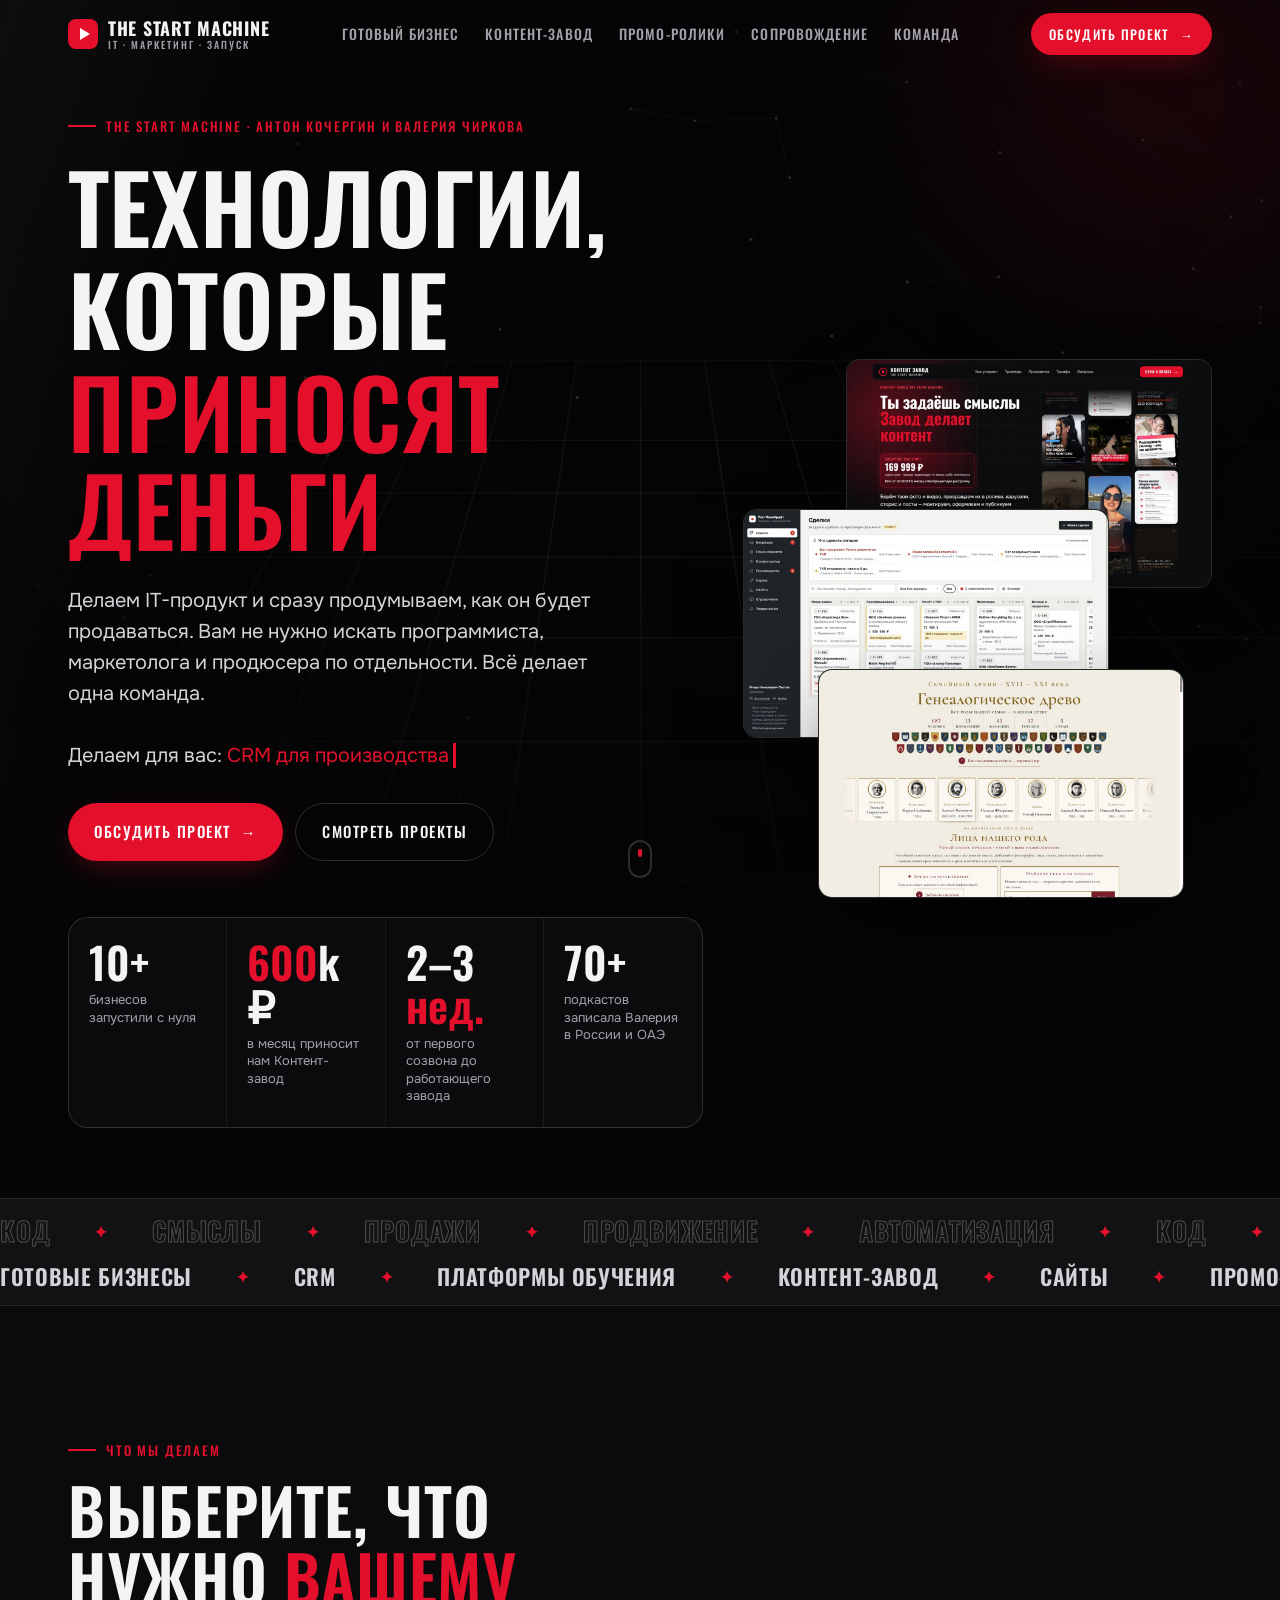
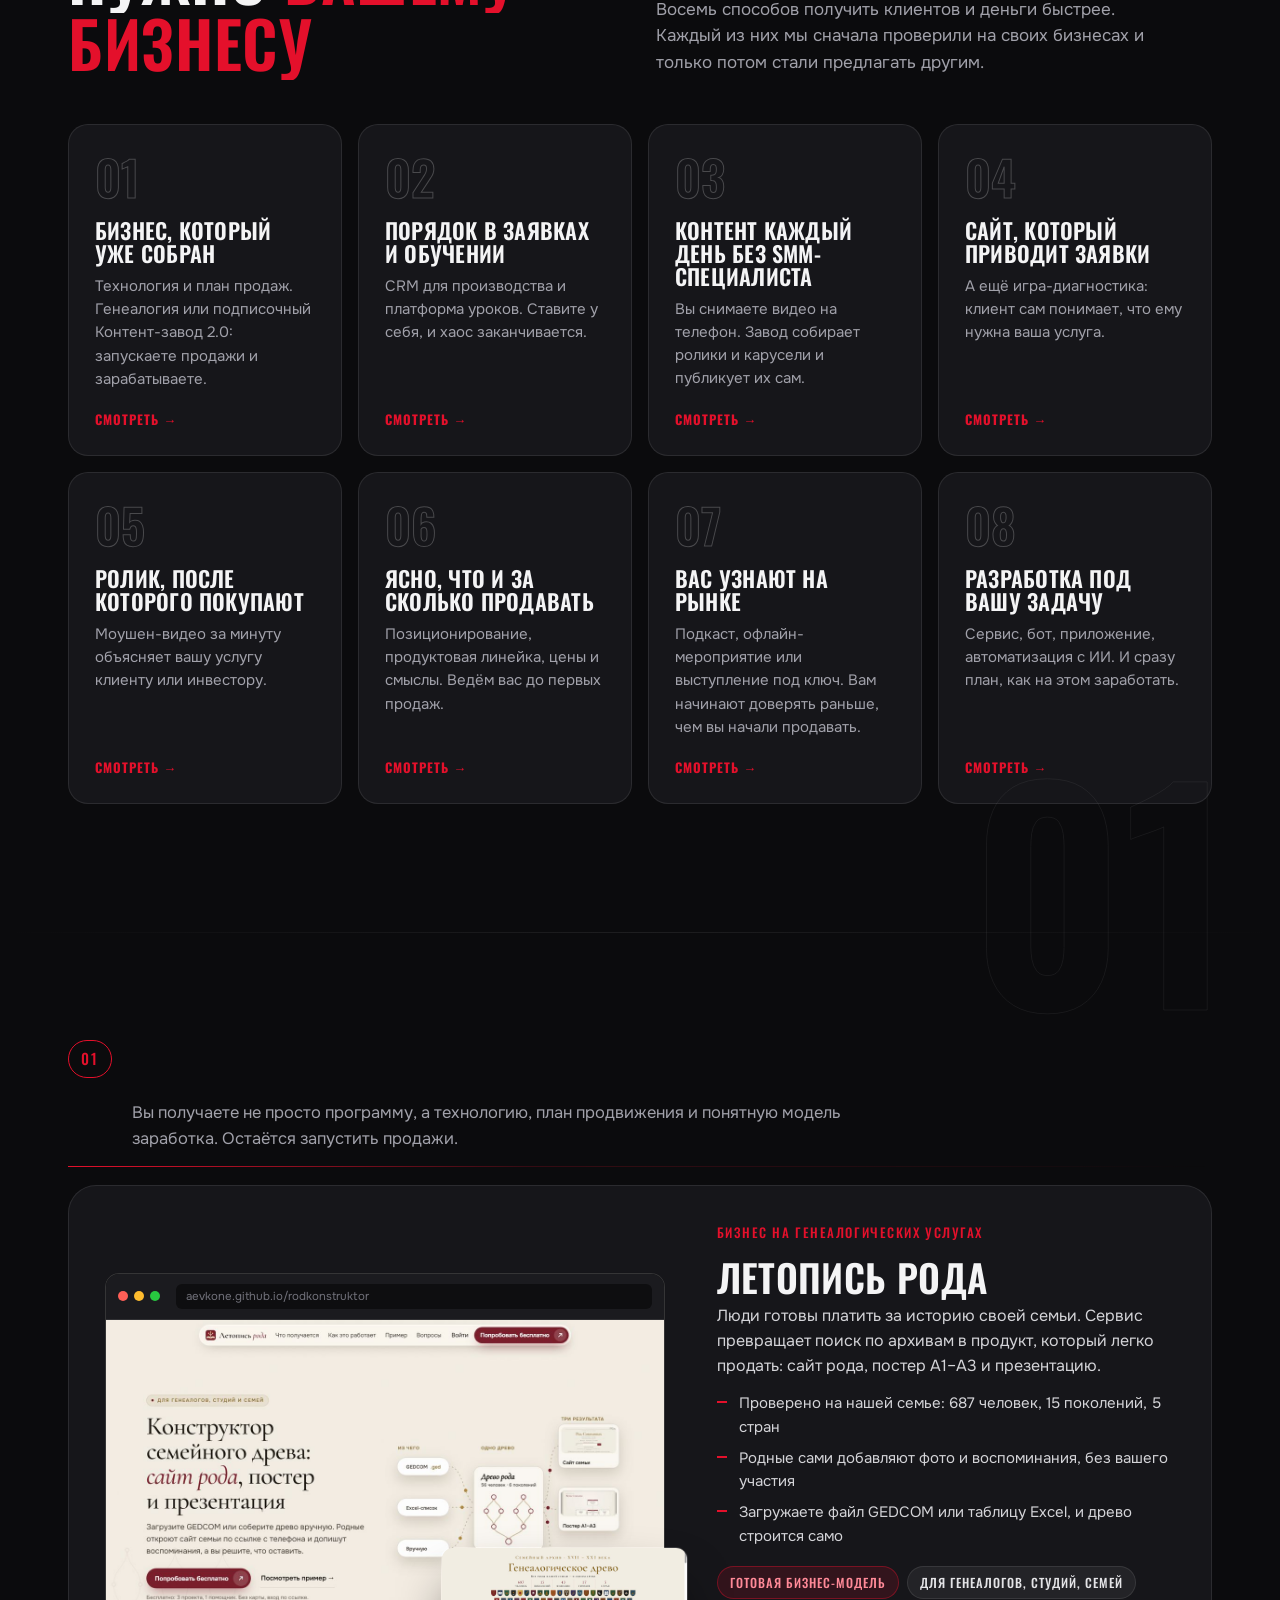
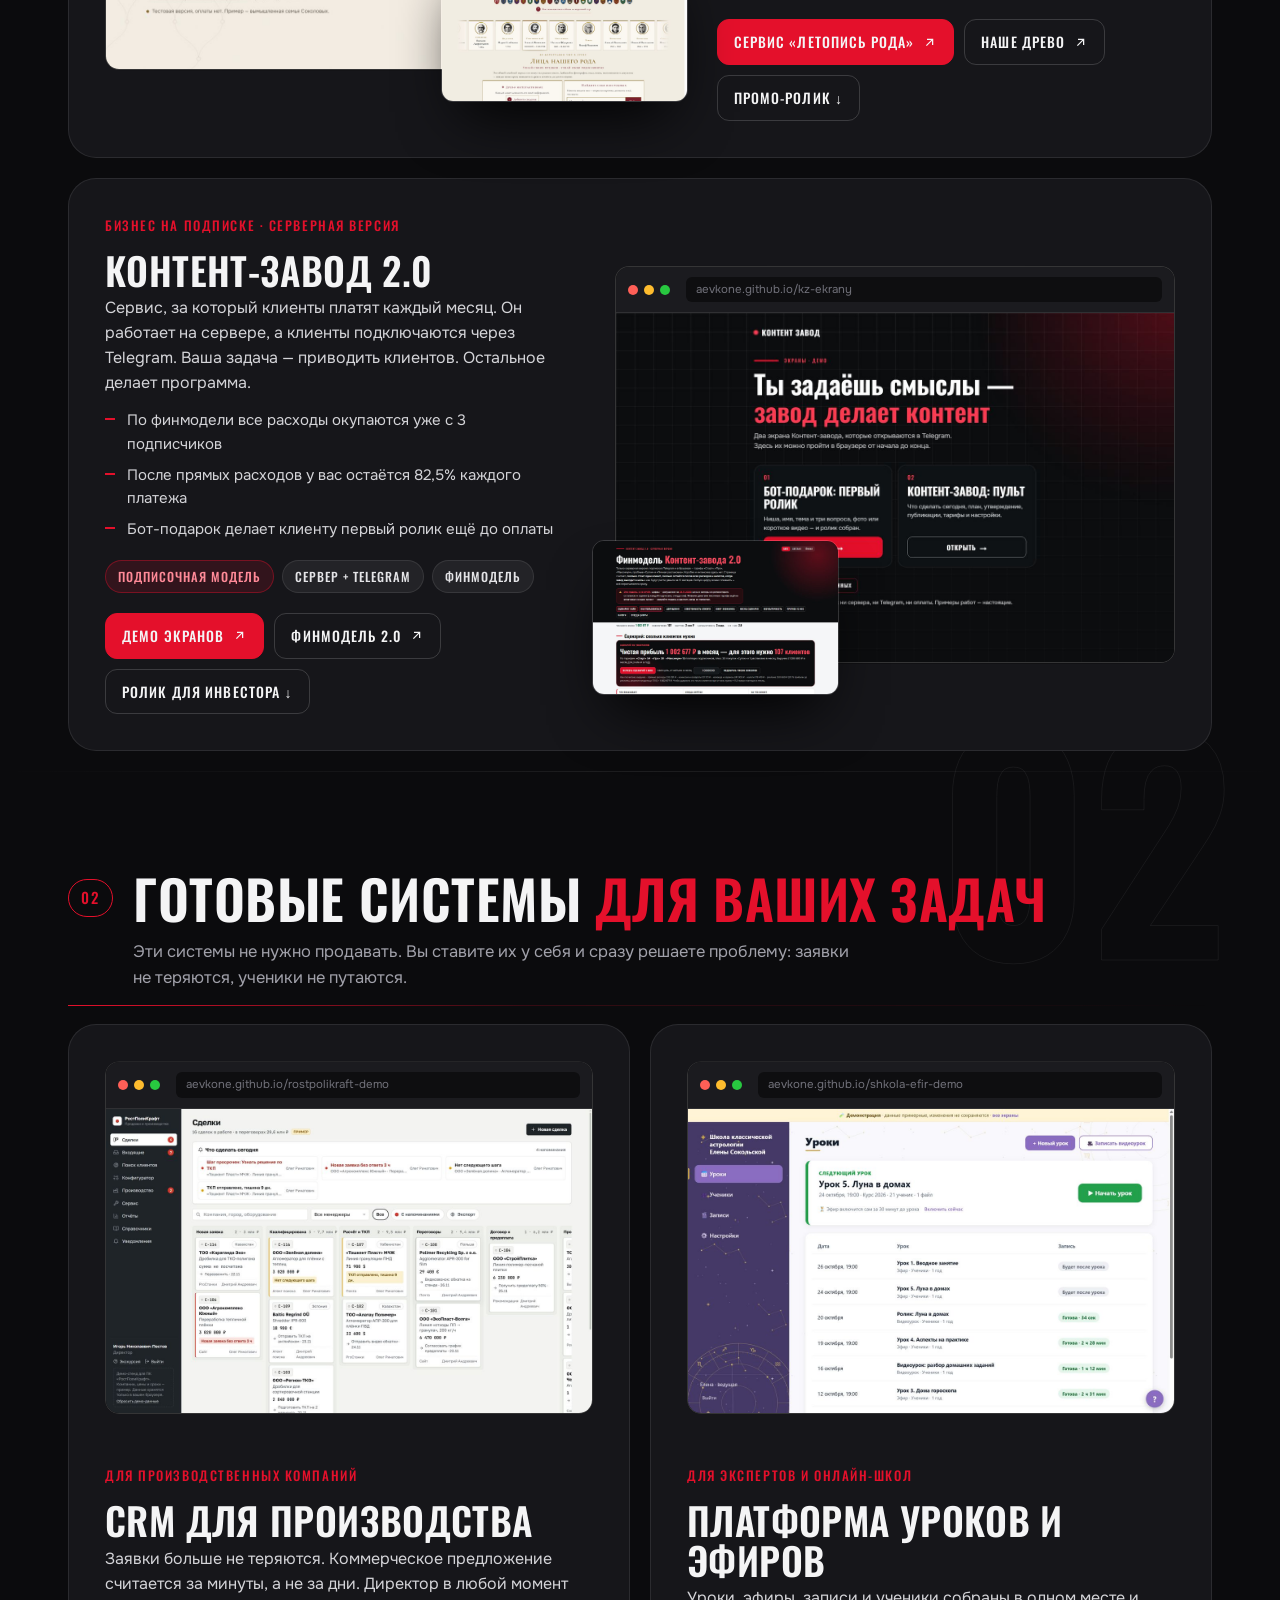
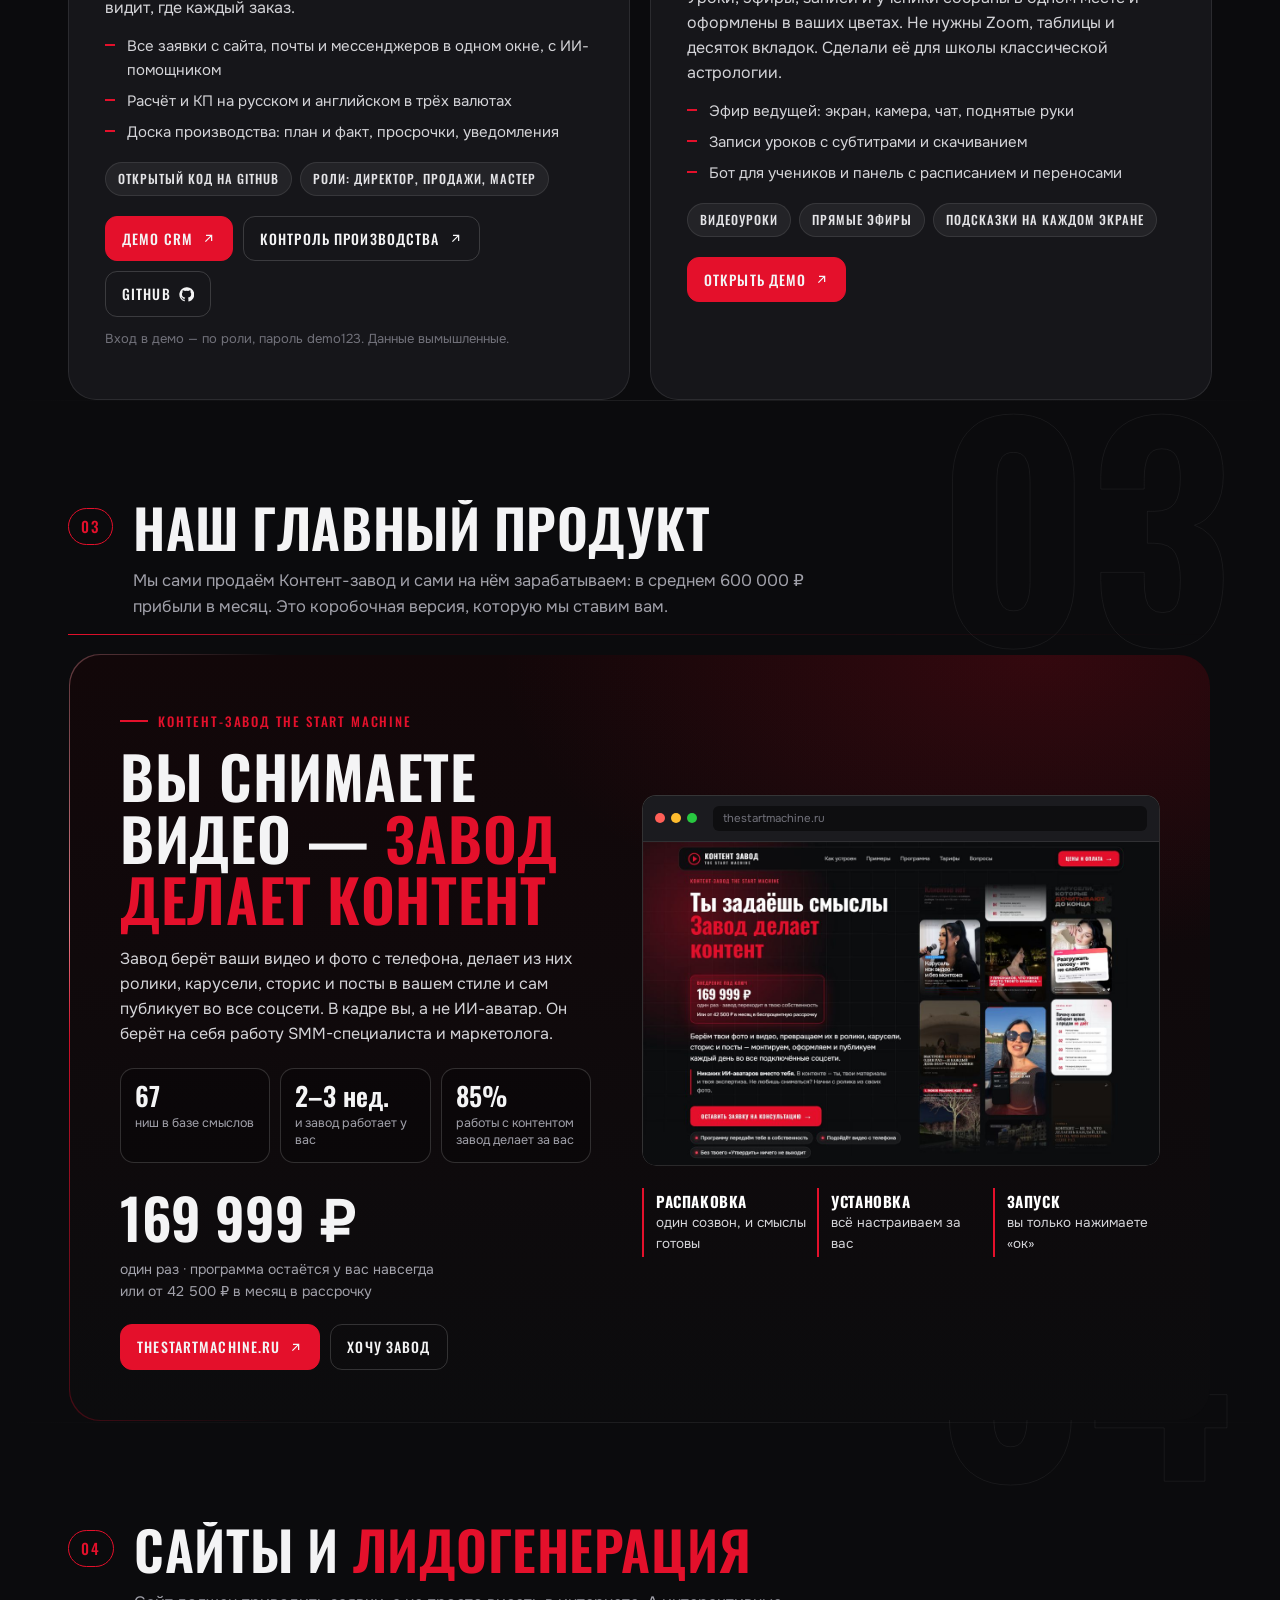
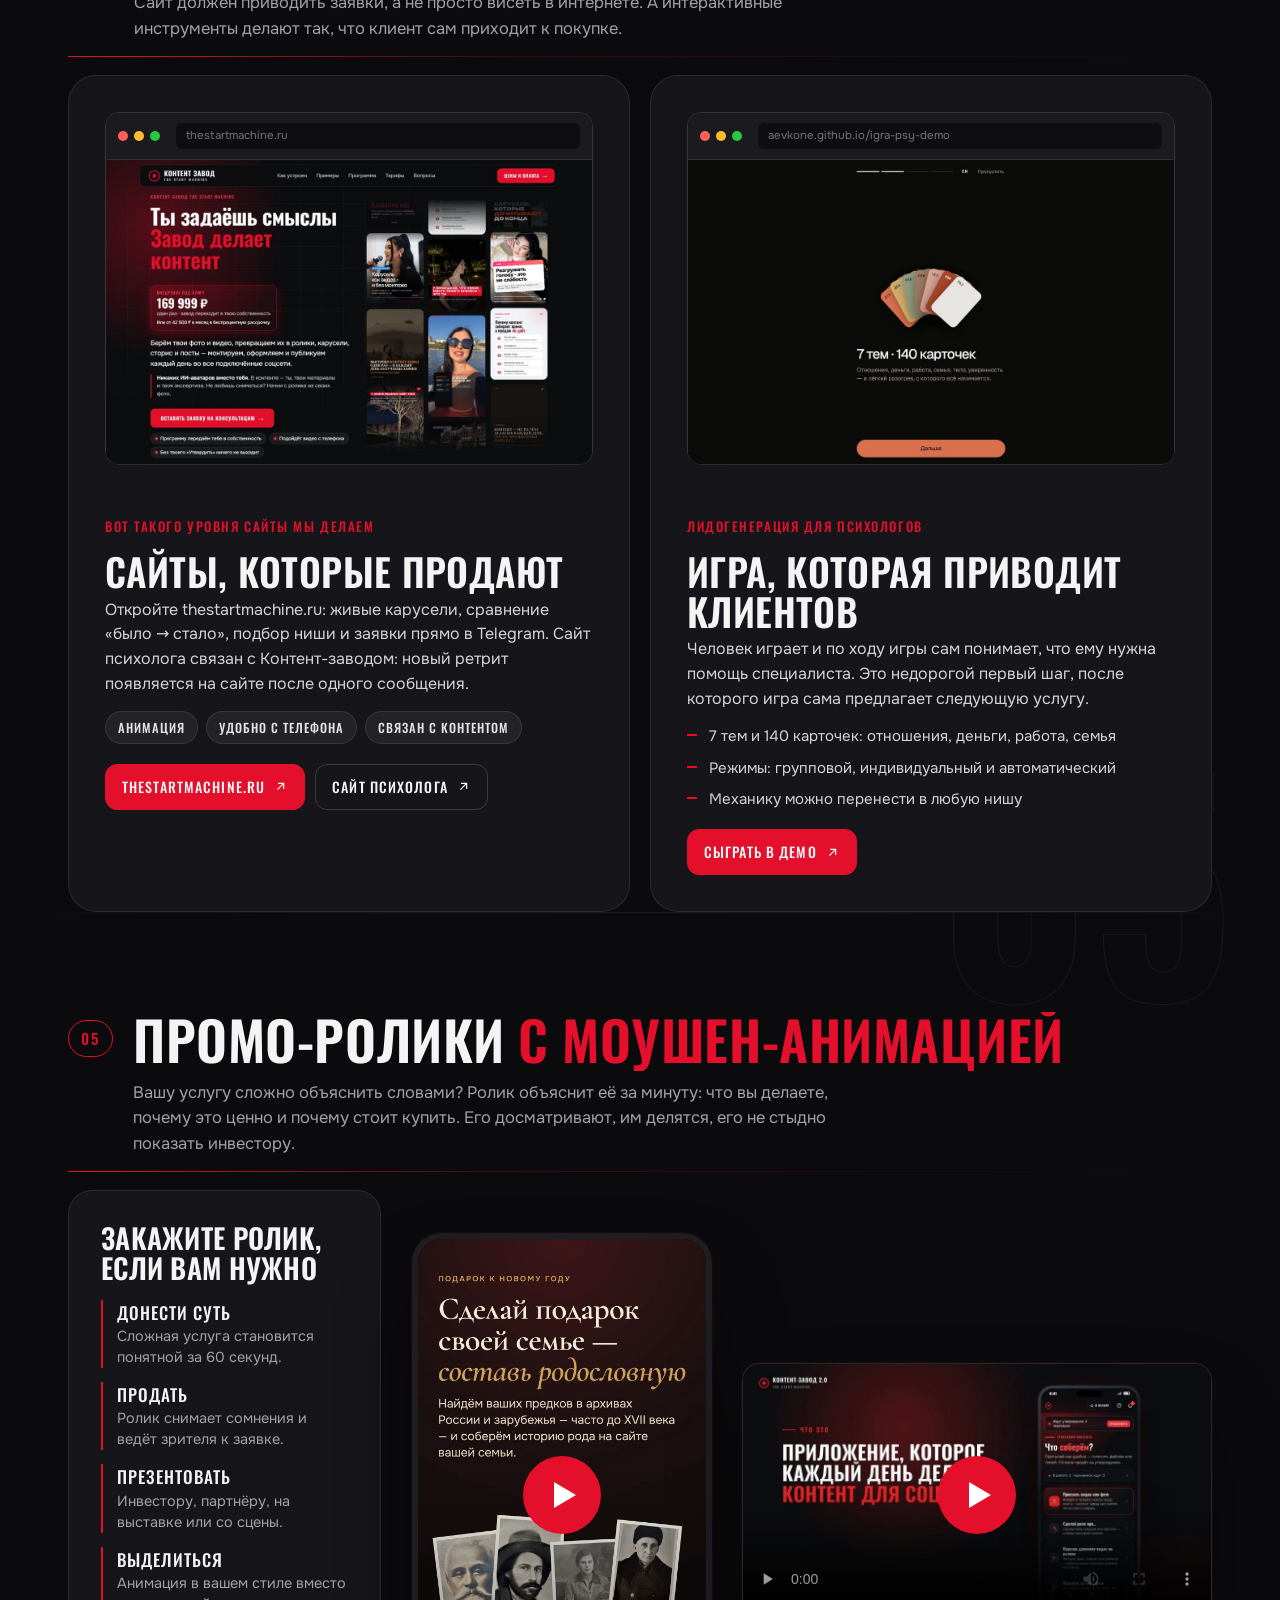
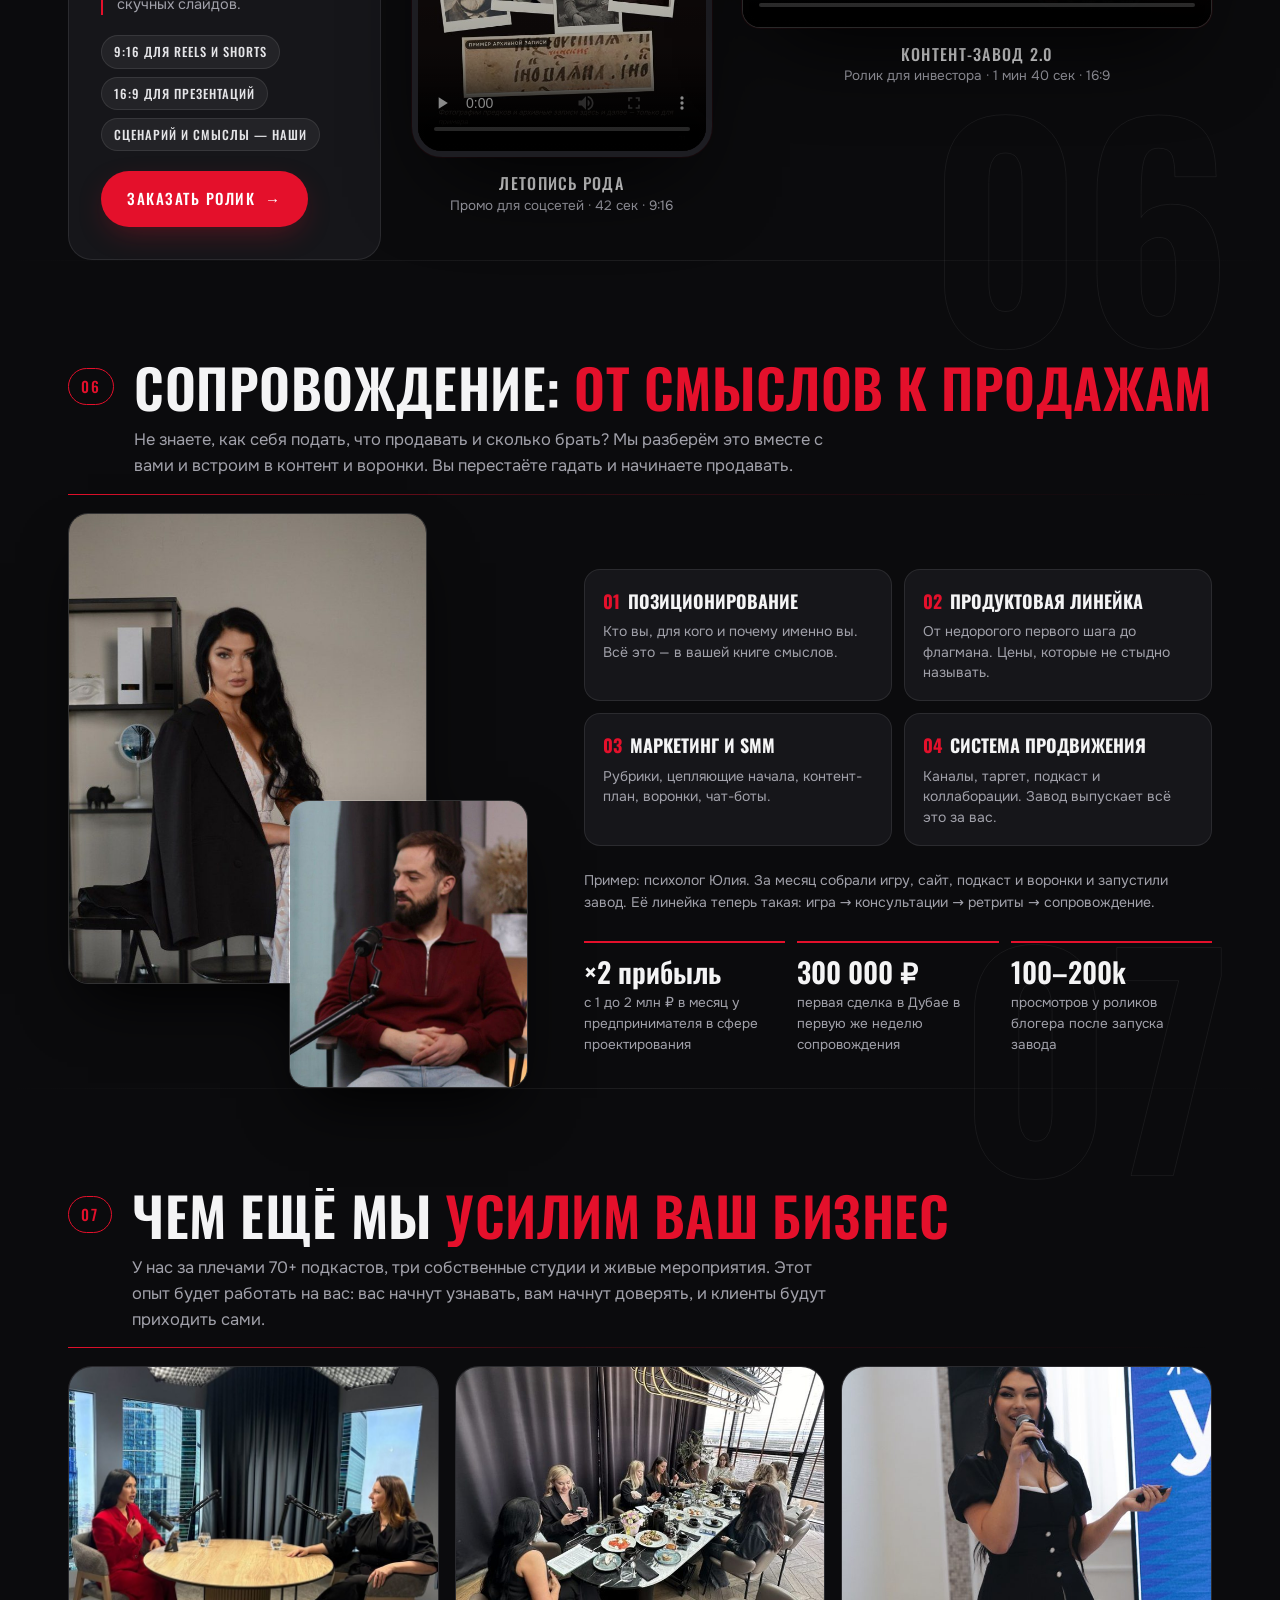
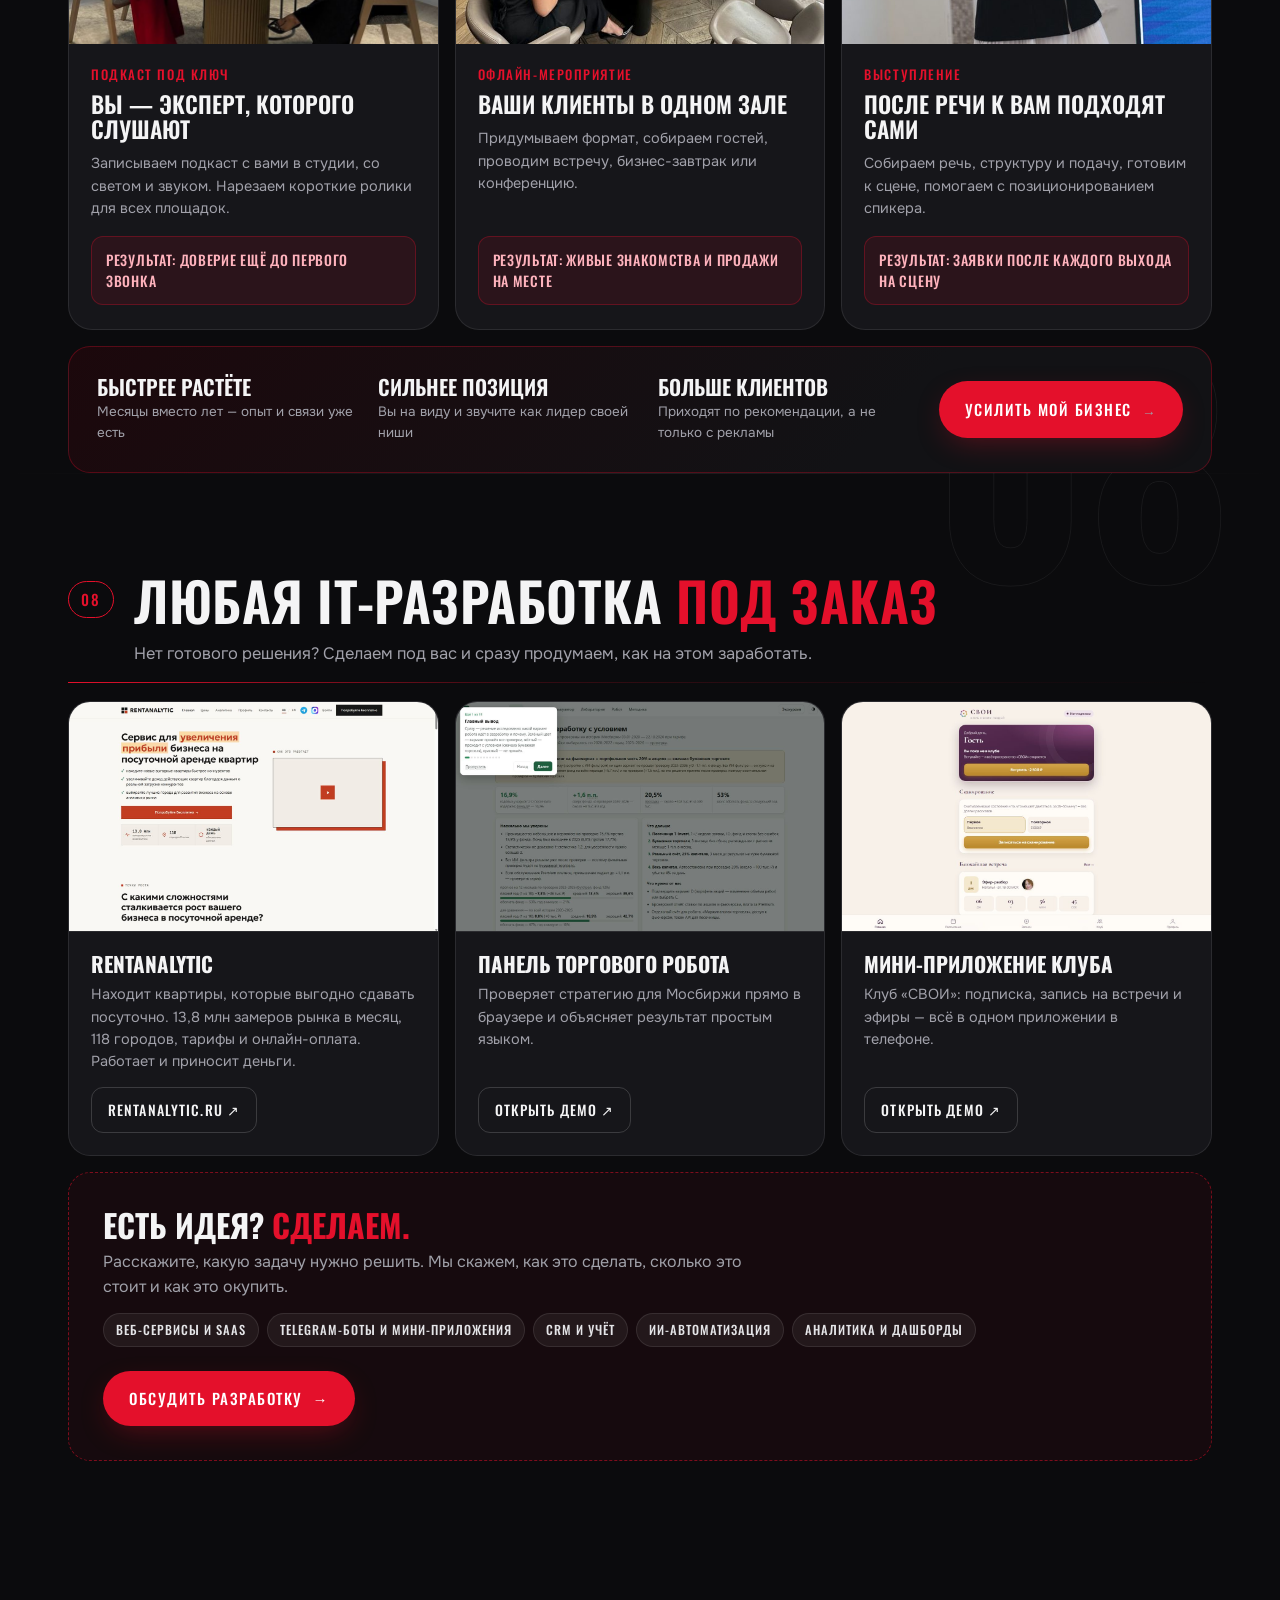
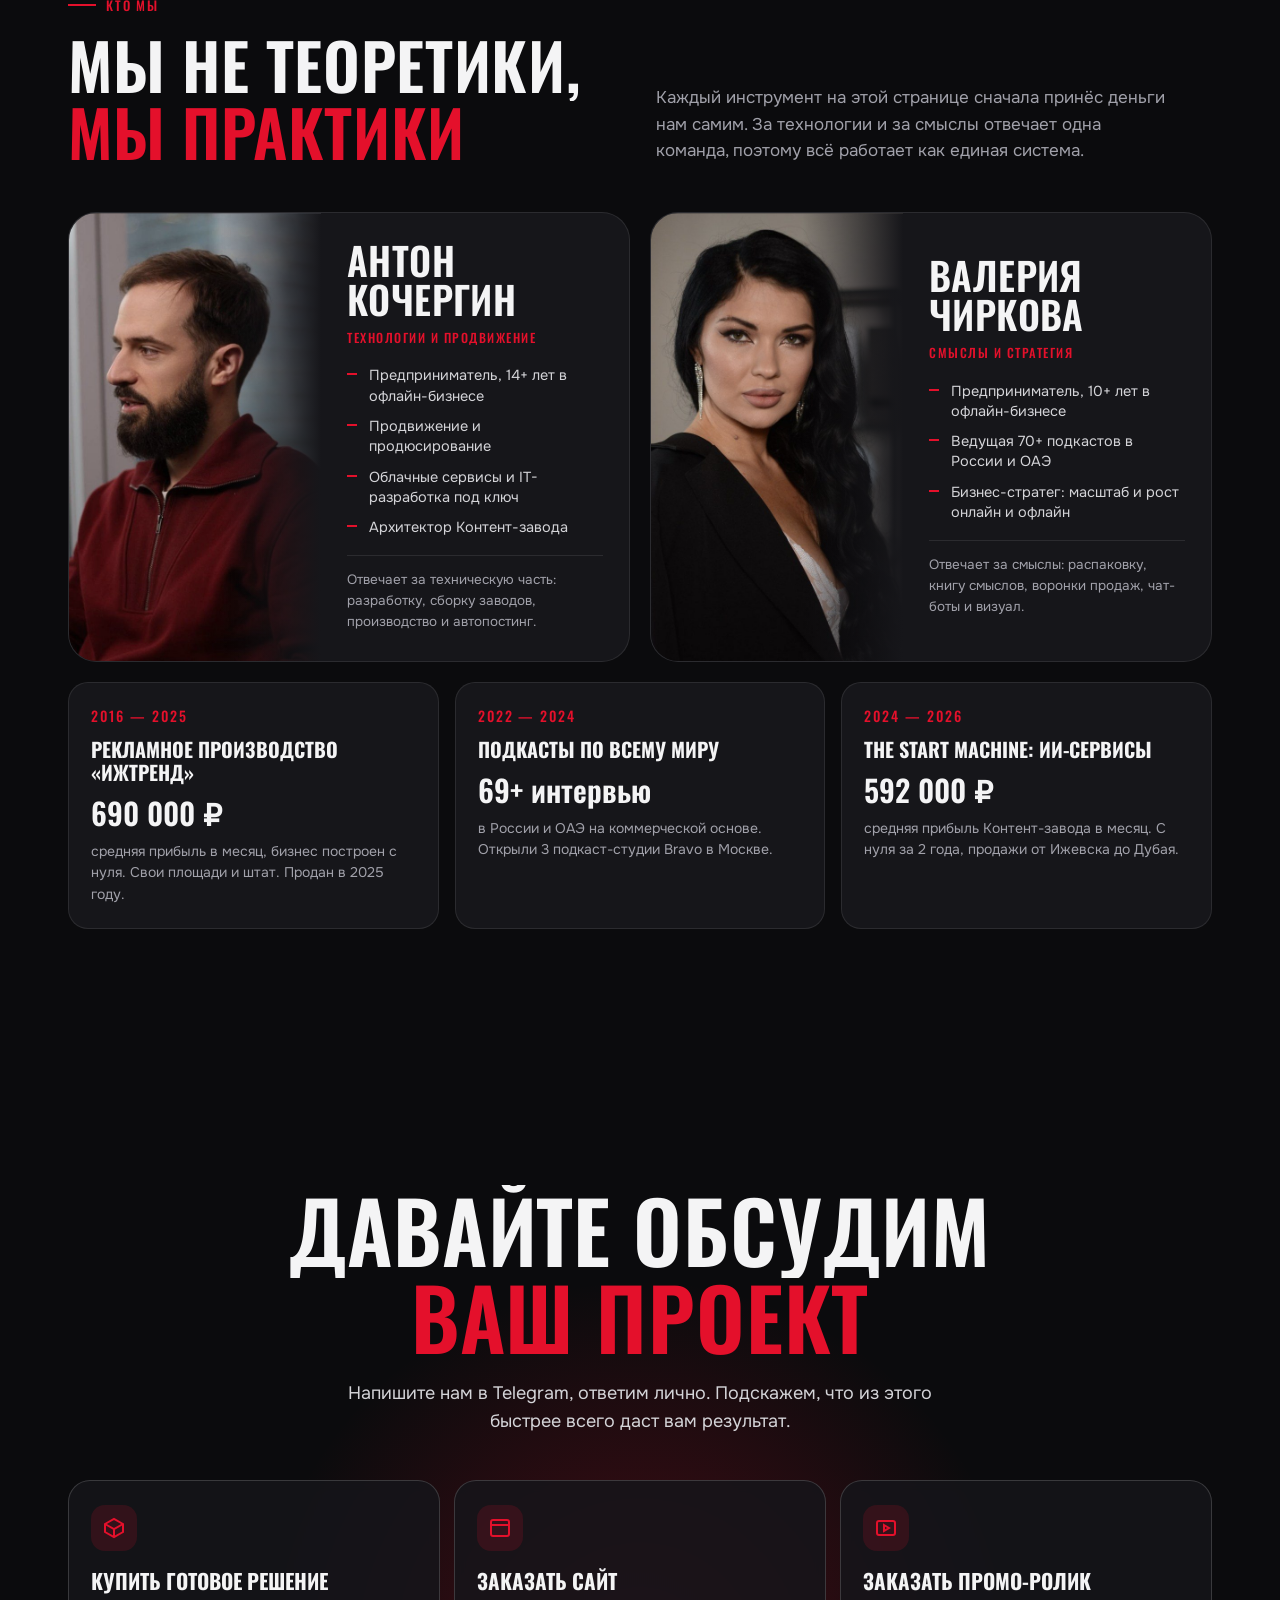
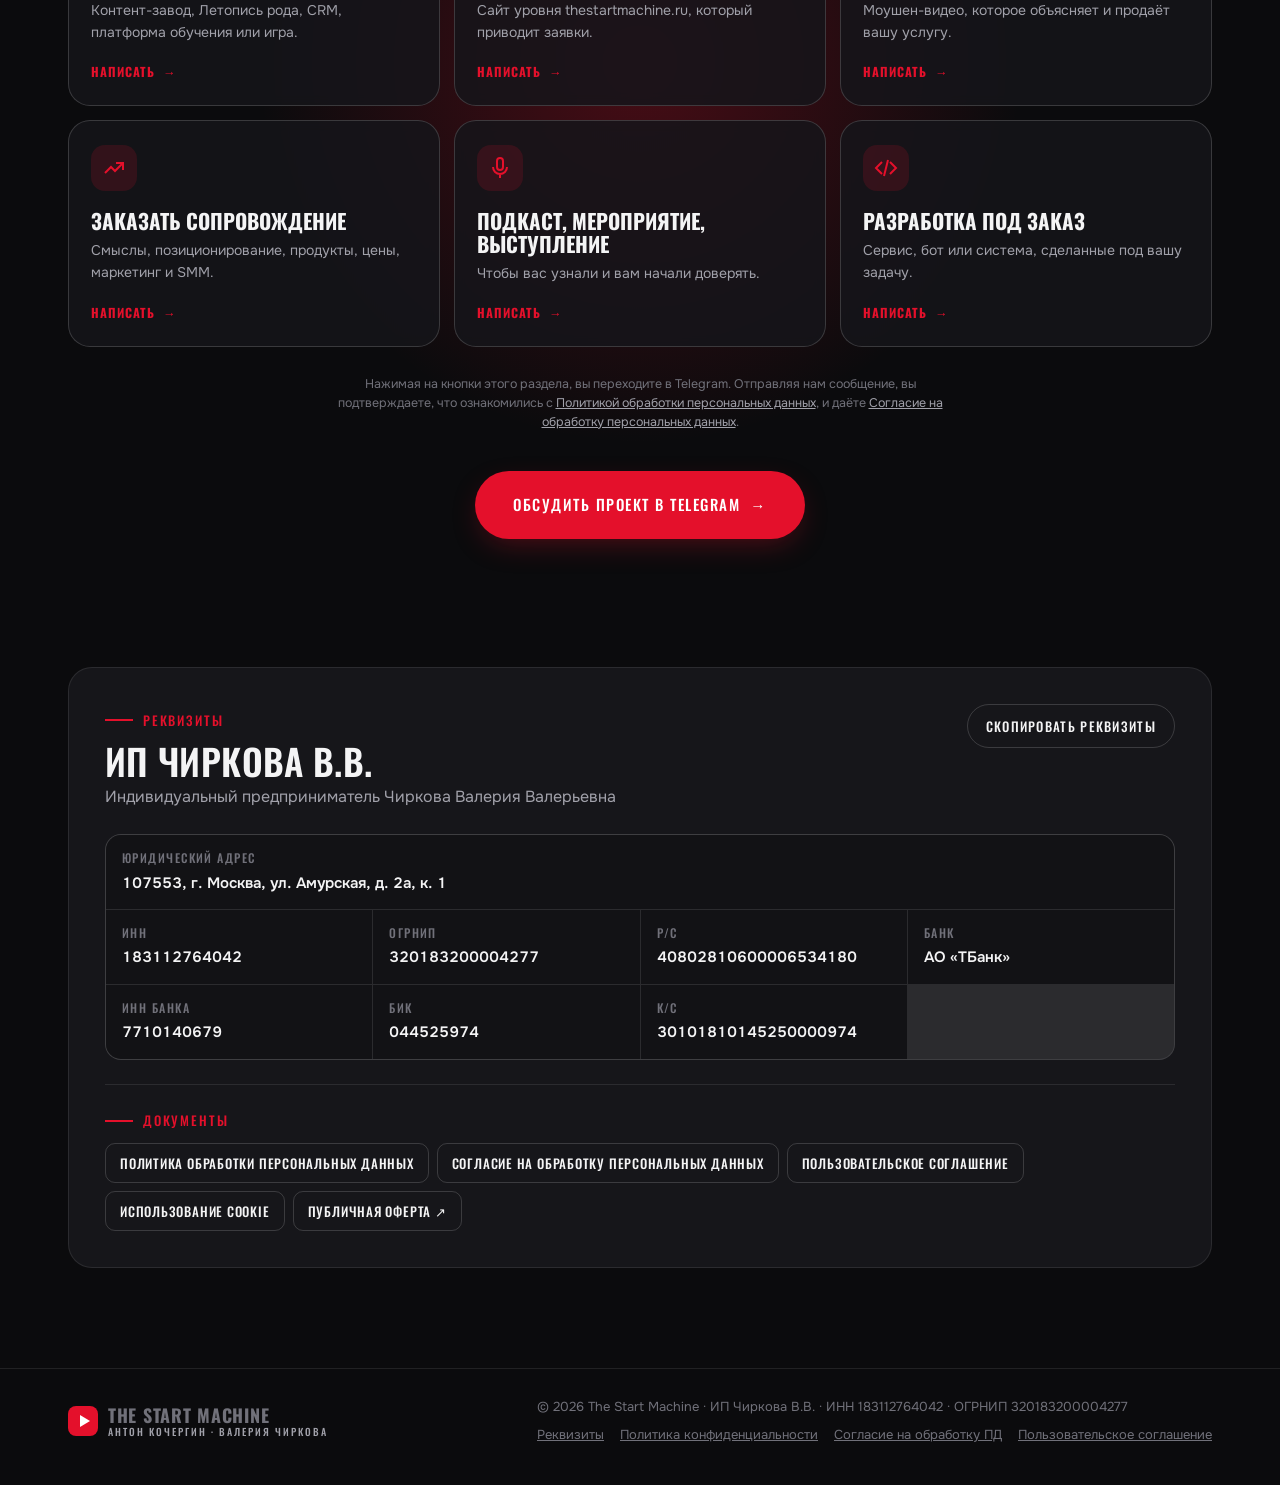
==== commit bf35f287: "Промо-ролики, блок «Усилим ваш бизнес», 8 направлений и тексты по принципам Хормози Co-Authored-By: " ====
--- a/index.html
+++ b/index.html
@@ -6,7 +6,7 @@
 <meta name="robots" content="noindex, nofollow">
 <meta name="theme-color" content="#0b0b0d">
 <title>The Start Machine — разработки и запуск бизнеса</title>
-<meta name="description" content="The Start Machine: разрабатываем IT-продукты и сразу продумываем, как их продвигать, продавать и внедрять.">
+<meta name="description" content="The Start Machine: IT-продукты, которые приносят деньги. Готовый бизнес, Контент-завод, сайты, промо-ролики, сопровождение и разработка под заказ.">
 <link rel="icon" href="data:image/svg+xml,%3Csvg xmlns='http://www.w3.org/2000/svg' viewBox='0 0 32 32'%3E%3Crect width='32' height='32' rx='7' fill='%23E4102B'/%3E%3Cpath d='M12 9l11 7-11 7z' fill='white'/%3E%3C/svg%3E">
 <link rel="preload" href="fonts/oswald-cyrillic.woff2" as="font" type="font/woff2" crossorigin>
 <link rel="stylesheet" href="fonts/fonts.css">
@@ -387,6 +387,48 @@
 .stat b,.kpi b,.price b,.res b,.tl b,.dir .k,.bignum{font-weight:600}
 @media (max-width:640px){nav.top .navcta{font-size:12px;letter-spacing:.06em}}
 @media (max-width:400px){nav.top .navcta{font-size:11px;padding:9px 12px}}
+
+/* ===== v4: 8 directions, promo video, boost ===== */
+.dirs{grid-template-columns:repeat(4,minmax(0,1fr))}
+.dir{min-height:250px}
+.dir h3{font-size:22px}
+.opts{grid-template-columns:repeat(3,minmax(0,1fr))}
+.promo-grid{display:grid;grid-template-columns:1fr minmax(0,300px) minmax(0,1.5fr);gap:clamp(18px,2.4vw,32px);align-items:center}
+.promo-why{background:var(--card);border:1px solid var(--line);border-radius:24px;padding:clamp(20px,2.6vw,32px)}
+.promo-why h3{font-size:clamp(22px,2.2vw,28px);margin-bottom:18px}
+.why-list{display:grid;gap:14px;margin-bottom:20px}
+.why-list div{border-left:2px solid var(--red);padding-left:14px}
+.why-list b{display:block;font-family:Oswald,Impact,"Arial Narrow",sans-serif;font-weight:500;text-transform:uppercase;letter-spacing:.06em;font-size:17px}
+.why-list span{color:var(--muted);font-size:14.5px;line-height:1.45;display:block}
+.vid{margin:0}
+.vbox{position:relative;border-radius:18px;overflow:hidden;border:1px solid var(--line2);background:#000;box-shadow:0 40px 90px -30px rgba(0,0,0,.9),0 0 0 1px rgba(228,16,43,.08)}
+.vbox video{display:block;width:100%;height:auto;aspect-ratio:16/9;background:#000;object-fit:cover}
+.vbox.phone{border-radius:30px;border:6px solid #1d1d22;max-width:300px;margin:0 auto}
+.vbox.phone video{aspect-ratio:9/16}
+.vplay{position:absolute;top:0;right:0;bottom:0;left:0;border:0;background:linear-gradient(180deg,rgba(0,0,0,0) 40%,rgba(0,0,0,.55));cursor:pointer;display:flex;align-items:center;justify-content:center;transition:opacity .3s}
+.vplay span{width:78px;height:78px;border-radius:50%;background:var(--red);display:grid;place-items:center;box-shadow:0 0 0 0 var(--redglow);animation:pulse 2.2s infinite;transition:transform .3s}
+.vplay span::after{content:"";border-left:22px solid #fff;border-top:13px solid transparent;border-bottom:13px solid transparent;margin-left:6px}
+.vplay:hover span{transform:scale(1.1)}
+.vbox.playing .vplay{opacity:0;pointer-events:none}
+.vid figcaption{margin-top:14px;font-size:13.5px;color:var(--muted);text-align:center}
+.vid figcaption b{display:block;font-family:Oswald,Impact,"Arial Narrow",sans-serif;font-weight:500;text-transform:uppercase;letter-spacing:.08em;color:var(--text);font-size:16px}
+.boost{display:grid;grid-template-columns:repeat(3,minmax(0,1fr));gap:16px}
+.bc{background:var(--card);border:1px solid var(--line);border-radius:24px;overflow:hidden;display:flex;flex-direction:column;transition:transform .35s,border-color .35s}
+.bc:hover{transform:translateY(-6px);border-color:rgba(228,16,43,.5)}
+.bc .im{aspect-ratio:4/3;overflow:hidden}
+.bc .im img{width:100%;height:100%;object-fit:cover;transition:transform 1.2s cubic-bezier(.2,.8,.2,1)}
+.bc:hover .im img{transform:scale(1.06)}
+.bc .tx{padding:20px 22px 24px;display:flex;flex-direction:column;flex:1}
+.bc .sub{font-family:Oswald,Impact,"Arial Narrow",sans-serif;font-weight:500;color:var(--red);text-transform:uppercase;letter-spacing:.12em;font-size:13px}
+.bc h4{font-family:Oswald,Impact,"Arial Narrow",sans-serif;font-weight:600;text-transform:uppercase;font-size:23px;line-height:1.1;margin:8px 0 10px}
+.bc p{color:var(--muted);font-size:14.5px;flex:1}
+.bc .gain{margin-top:16px;padding:12px 14px;border-radius:12px;background:rgba(228,16,43,.1);border:1px solid rgba(228,16,43,.3);font-family:Oswald,Impact,"Arial Narrow",sans-serif;font-weight:500;text-transform:uppercase;letter-spacing:.05em;font-size:14px;color:#ffb3bd}
+.boost-bar{margin-top:16px;display:grid;grid-template-columns:repeat(3,minmax(0,1fr)) auto;gap:20px;align-items:center;border-radius:22px;padding:clamp(18px,2.4vw,28px);background:linear-gradient(135deg,#1c080c,#121215 70%);border:1px solid rgba(228,16,43,.3)}
+.boost-bar b{display:block;font-family:Oswald,Impact,"Arial Narrow",sans-serif;font-weight:600;text-transform:uppercase;font-size:21px;line-height:1.1}
+.boost-bar span{color:var(--muted);font-size:13.5px;display:block;margin-top:4px}
+@media (max-width:1180px){.dirs{grid-template-columns:repeat(2,minmax(0,1fr))}.promo-grid{grid-template-columns:1fr 1fr}.promo-why{grid-column:1 / -1}.boost-bar{grid-template-columns:1fr 1fr 1fr}.boost-bar .btn{grid-column:1 / -1;justify-self:start}}
+@media (max-width:1020px){.opts{grid-template-columns:1fr 1fr}.boost{grid-template-columns:1fr 1fr}}
+@media (max-width:640px){.dirs,.boost,.opts,.promo-grid,.boost-bar{grid-template-columns:1fr}.dir{min-height:0}.promo-why{grid-column:auto}.boost-bar .btn{width:100%}.vbox.phone{max-width:260px}}
 @supports not (aspect-ratio:1/1){
   .cc .im{height:220px}.photo-stack{height:560px}.browser img,.stack .shot img,.media .mini img{height:auto}
 }
@@ -424,8 +466,8 @@
     <a href="#top" class="logo"><i></i><div>The Start Machine<small>IT · МАРКЕТИНГ · ЗАПУСК</small></div></a>
     <div class="navlinks">
       <a href="#business">Готовый бизнес</a>
-      <a href="#tools">Разработки</a>
       <a href="#zavod">Контент-завод</a>
+      <a href="#promo">Промо-ролики</a>
       <a href="#support">Сопровождение</a>
       <a href="#team">Команда</a>
     </div>
@@ -439,17 +481,17 @@
   <div class="wrap">
     <div class="hero-left">
       <span class="eyebrow">The Start Machine · Антон Кочергин и Валерия Чиркова</span>
-      <h1><span class="line"><span>Делаем</span></span><span class="line"><span>технологии,</span></span><span class="line"><span class="red">которые продают</span></span></h1>
-      <p class="lead">Разрабатываем IT-продукты и сразу продумываем, как их продвигать, продавать и внедрять. Код, смыслы и маркетинг — в одной команде.<br><br>Делаем для вас: <span class="typed" id="typed">готовый бизнес</span></p>
+      <h1><span class="line"><span>Технологии,</span></span><span class="line"><span>которые</span></span><span class="line"><span class="red">приносят деньги</span></span></h1>
+      <p class="lead">Делаем IT-продукт и сразу продумываем, как он будет продаваться. Вам не нужно искать программиста, маркетолога и продюсера по отдельности. Всё делает одна команда.<br><br>Делаем для вас: <span class="typed" id="typed">готовый бизнес</span></p>
       <div class="cta-row">
         <a href="https://t.me/valeria_chirkova" class="btn btn-red" data-msg="Здравствуйте! Хочу обсудить свой проект с The Start Machine.">Обсудить проект <span class="arr">→</span></a>
         <a href="#map" class="btn btn-ghost">Смотреть проекты</a>
       </div>
       <div class="stats">
-        <div class="stat"><b data-count="10" data-suf="+">0</b><span>бизнесов запустила наша команда</span></div>
-        <div class="stat"><b><em data-count="600">0</em>k ₽</b><span>средняя прибыль в месяц Контент-завода</span></div>
-        <div class="stat"><b data-count="14" data-suf="+">0</b><span>лет в предпринимательстве</span></div>
-        <div class="stat"><b data-count="12" data-suf="+">0</b><span>собственных IT-разработок</span></div>
+        <div class="stat"><b data-count="10" data-suf="+">0</b><span>бизнесов запустили с нуля</span></div>
+        <div class="stat"><b><em data-count="600">0</em>k ₽</b><span>в месяц приносит нам Контент-завод</span></div>
+        <div class="stat"><b>2–3 <em>нед.</em></b><span>от первого созвона до работающего завода</span></div>
+        <div class="stat"><b data-count="70" data-suf="+">0</b><span>подкастов записала Валерия в России и ОАЭ</span></div>
       </div>
     </div>
     <div class="stack" aria-hidden="true">
@@ -462,24 +504,26 @@
 </header>
 
 <div class="marquee" aria-hidden="true"><div class="track t2"><span>Код</span><span>Смыслы</span><span>Продажи</span><span>Продвижение</span><span>Автоматизация</span><span>Код</span><span>Смыслы</span><span>Продажи</span><span>Продвижение</span><span>Автоматизация</span><span>Код</span><span>Смыслы</span><span>Продажи</span><span>Продвижение</span><span>Автоматизация</span><span>Код</span><span>Смыслы</span><span>Продажи</span><span>Продвижение</span><span>Автоматизация</span></div><div class="track">
-  <span>Готовые бизнесы</span><span>CRM</span><span>Платформы обучения</span><span>Контент-завод</span><span>Сайты</span><span>Лидогенерация</span><span>Смыслы и позиционирование</span><span>SMM</span><span>Разработка под заказ</span><span>ИИ-автоматизация</span>
-  <span>Готовые бизнесы</span><span>CRM</span><span>Платформы обучения</span><span>Контент-завод</span><span>Сайты</span><span>Лидогенерация</span><span>Смыслы и позиционирование</span><span>SMM</span><span>Разработка под заказ</span><span>ИИ-автоматизация</span>
+  <span>Готовые бизнесы</span><span>CRM</span><span>Платформы обучения</span><span>Контент-завод</span><span>Сайты</span><span>Промо-ролики</span><span>Подкасты</span><span>Мероприятия</span><span>Смыслы</span><span>Разработка под заказ</span>
+  <span>Готовые бизнесы</span><span>CRM</span><span>Платформы обучения</span><span>Контент-завод</span><span>Сайты</span><span>Промо-ролики</span><span>Подкасты</span><span>Мероприятия</span><span>Смыслы</span><span>Разработка под заказ</span>
 </div></div>
 
 <!-- MAP -->
 <section class="sec" id="map">
   <div class="wrap">
     <div class="sec-head">
-      <div><span class="eyebrow">Что мы делаем</span><h2 class="rv">Шесть направлений.<br><span class="red">Одна команда.</span></h2></div>
-      <p class="rv d1">Мы не просто пишем код. Каждую разработку упаковываем так, чтобы её можно было продвигать, продавать и внедрять — у себя или у клиента.</p>
+      <div><span class="eyebrow">Что мы делаем</span><h2 class="rv">Выберите, что нужно <span class="red">вашему бизнесу</span></h2></div>
+      <p class="rv d1">Восемь способов получить клиентов и деньги быстрее. Каждый из них мы сначала проверили на своих бизнесах и только потом стали предлагать другим.</p>
     </div>
     <div class="dirs">
-      <a href="#business" class="dir wide rv"><span class="k">01</span><h3>Готовый бизнес под ключ</h3><p>Технология + логика продвижения и продаж. Генеалогические услуги и серверный Контент-завод 2.0 — забираете и зарабатываете.</p><span class="go">Смотреть →</span></a>
-      <a href="#tools" class="dir rv d1"><span class="k">02</span><h3>Разработки для ваших задач</h3><p>CRM для производства, платформа видеоуроков и эфиров. Закрывают потребности бизнеса сразу.</p><span class="go">Смотреть →</span></a>
-      <a href="#zavod" class="dir rv d2"><span class="k">03</span><h3>Контент-завод</h3><p>Наш основной продукт: коробочная система, которая сама делает и публикует контент.</p><span class="go">Смотреть →</span></a>
-      <a href="#sites" class="dir rv d3"><span class="k">04</span><h3>Сайты и лидогенерация</h3><p>Сайты уровня thestartmachine.ru и игры, которые раскрывают потребности клиента.</p><span class="go">Смотреть →</span></a>
-      <a href="#support" class="dir rv d4"><span class="k">05</span><h3>Сопровождение</h3><p>Позиционирование, продуктовая линейка, цены, смыслы и система продвижения.</p><span class="go">Смотреть →</span></a>
-      <a href="#custom" class="dir wide rv"><span class="k">06</span><h3>Любая разработка под заказ</h3><p>SaaS-сервисы, мини-приложения, аналитика, торговые панели, автоматизация с ИИ — продумываем и делаем под вашу задачу.</p><span class="go">Смотреть →</span></a>
+      <a href="#business" class="dir rv"><span class="k">01</span><h3>Бизнес, который уже собран</h3><p>Технология и план продаж. Генеалогия или подписочный Контент-завод 2.0: запускаете продажи и зарабатываете.</p><span class="go">Смотреть →</span></a>
+      <a href="#tools" class="dir rv d1"><span class="k">02</span><h3>Порядок в заявках и обучении</h3><p>CRM для производства и платформа уроков. Ставите у себя, и хаос заканчивается.</p><span class="go">Смотреть →</span></a>
+      <a href="#zavod" class="dir rv d2"><span class="k">03</span><h3>Контент каждый день без SMM-специалиста</h3><p>Вы снимаете видео на телефон. Завод собирает ролики и карусели и публикует их сам.</p><span class="go">Смотреть →</span></a>
+      <a href="#sites" class="dir rv d3"><span class="k">04</span><h3>Сайт, который приводит заявки</h3><p>А ещё игра-диагностика: клиент сам понимает, что ему нужна ваша услуга.</p><span class="go">Смотреть →</span></a>
+      <a href="#promo" class="dir rv"><span class="k">05</span><h3>Ролик, после которого покупают</h3><p>Моушен-видео за минуту объясняет вашу услугу клиенту или инвестору.</p><span class="go">Смотреть →</span></a>
+      <a href="#support" class="dir rv d1"><span class="k">06</span><h3>Ясно, что и за сколько продавать</h3><p>Позиционирование, продуктовая линейка, цены и смыслы. Ведём вас до первых продаж.</p><span class="go">Смотреть →</span></a>
+      <a href="#boost" class="dir rv d2"><span class="k">07</span><h3>Вас узнают на рынке</h3><p>Подкаст, офлайн-мероприятие или выступление под ключ. Вам начинают доверять раньше, чем вы начали продавать.</p><span class="go">Смотреть →</span></a>
+      <a href="#custom" class="dir rv d3"><span class="k">08</span><h3>Разработка под вашу задачу</h3><p>Сервис, бот, приложение, автоматизация с ИИ. И сразу план, как на этом заработать.</p><span class="go">Смотреть →</span></a>
     </div>
   </div>
 </section>
@@ -490,7 +534,7 @@
     <div class="cat-title">
       <span class="tag">01</span>
       <div><h2 class="rv">Готовый бизнес <span class="red">под ключ</span></h2>
-      <p class="rv d1">Делаем техническую часть и сразу продумываем логику продвижения, продажи и реализации. На выходе — не программа, а модель, на которой можно зарабатывать.</p></div>
+      <p class="rv d1">Вы получаете не просто программу, а технологию, план продвижения и понятную модель заработка. Остаётся запустить продажи.</p></div>
     </div>
 
     <article class="proj">
@@ -501,16 +545,17 @@
       <div class="info rv d1">
         <div class="sub">Бизнес на генеалогических услугах</div>
         <h3>Летопись рода</h3>
-        <p>Сервис, который превращает историю семьи в продукт: конструктор древа, сайт семьи, постер А1–А3 и презентация. Вырос из нашего собственного семейного проекта.</p>
+        <p>Люди готовы платить за историю своей семьи. Сервис превращает поиск по архивам в продукт, который легко продать: сайт рода, постер А1–А3 и презентацию.</p>
         <ul>
-          <li>Наше древо: 687 человек, 15 поколений, 43 фамилии, 5 стран</li>
-          <li>Родные сами добавляют фото и воспоминания</li>
-          <li>Загрузка GEDCOM, Excel или сборка вручную</li>
+          <li>Проверено на нашей семье: 687 человек, 15 поколений, 5 стран</li>
+          <li>Родные сами добавляют фото и воспоминания, без вашего участия</li>
+          <li>Загружаете файл GEDCOM или таблицу Excel, и древо строится само</li>
         </ul>
         <div class="chips"><span class="chip hot">Готовая бизнес-модель</span><span class="chip">Для генеалогов, студий, семей</span></div>
         <div class="links">
           <a class="lnk main" href="https://aevkone.github.io/rodkonstruktor/" target="_blank" rel="noopener">Сервис «Летопись рода» <svg viewBox="0 0 24 24" fill="none" stroke="currentColor" stroke-width="2"><path d="M7 17 17 7M8 7h9v9"/></svg></a>
-          <a class="lnk" href="https://aevkone.github.io/roddrevo/" target="_blank" rel="noopener">Пример: наше древо <svg viewBox="0 0 24 24" fill="none" stroke="currentColor" stroke-width="2"><path d="M7 17 17 7M8 7h9v9"/></svg></a>
+          <a class="lnk" href="https://aevkone.github.io/roddrevo/" target="_blank" rel="noopener">Наше древо <svg viewBox="0 0 24 24" fill="none" stroke="currentColor" stroke-width="2"><path d="M7 17 17 7M8 7h9v9"/></svg></a>
+          <a class="lnk" href="#promo">Промо-ролик ↓</a>
         </div>
       </div>
     </article>
@@ -523,16 +568,17 @@
       <div class="info rv d1">
         <div class="sub">Бизнес на подписке · серверная версия</div>
         <h3>Контент-завод 2.0</h3>
-        <p>Контент-завод, заточенный под готовый бизнес: работает на сервере, клиенты подключаются по подписке через Telegram. Вы продвигаете — сервис приносит выручку.</p>
+        <p>Сервис, за который клиенты платят каждый месяц. Он работает на сервере, а клиенты подключаются через Telegram. Ваша задача — приводить клиентов. Остальное делает программа.</p>
         <ul>
-          <li>Бот-подарок: первый ролик для клиента — сразу после регистрации</li>
-          <li>Пульт в Telegram: план, утверждение, публикации, тарифы</li>
-          <li>Финмодель серверной версии: себестоимость клиента, юнит-экономика, безубыточность и прогноз на 12 месяцев</li>
+          <li>По финмодели все расходы окупаются уже с 3 подписчиков</li>
+          <li>После прямых расходов у вас остаётся 82,5% каждого платежа</li>
+          <li>Бот-подарок делает клиенту первый ролик ещё до оплаты</li>
         </ul>
         <div class="chips"><span class="chip hot">Подписочная модель</span><span class="chip">Сервер + Telegram</span><span class="chip">Финмодель</span></div>
         <div class="links">
           <a class="lnk main" href="https://aevkone.github.io/kz-ekrany/" target="_blank" rel="noopener">Демо экранов <svg viewBox="0 0 24 24" fill="none" stroke="currentColor" stroke-width="2"><path d="M7 17 17 7M8 7h9v9"/></svg></a>
           <a class="lnk" href="https://aevkone.github.io/kontent-zavod-finmodel/server-2-0/" target="_blank" rel="noopener">Финмодель 2.0 <svg viewBox="0 0 24 24" fill="none" stroke="currentColor" stroke-width="2"><path d="M7 17 17 7M8 7h9v9"/></svg></a>
+          <a class="lnk" href="#promo">Ролик для инвестора ↓</a>
         </div>
       </div>
     </article>
@@ -544,8 +590,8 @@
   <div class="wrap">
     <div class="cat-title">
       <span class="tag">02</span>
-      <div><h2 class="rv">Разработки, которые <span class="red">закрывают задачи</span></h2>
-      <p class="rv d1">Готовые системы, которыми можно пользоваться для своих прямых целей — без отдельной монетизации. Берёте и закрываете потребность бизнеса.</p></div>
+      <div><h2 class="rv">Готовые системы <span class="red">для ваших задач</span></h2>
+      <p class="rv d1">Эти системы не нужно продавать. Вы ставите их у себя и сразу решаете проблему: заявки не теряются, ученики не путаются.</p></div>
     </div>
     <div class="pair">
       <article class="proj">
@@ -553,11 +599,11 @@
         <div class="info rv d1">
           <div class="sub">Для производственных компаний</div>
           <h3>CRM для производства</h3>
-          <p>Продажи, производство и сервис в одном окне. Заявки не теряются, ТКП считается за минуты, видно, где заказ на производстве.</p>
+          <p>Заявки больше не теряются. Коммерческое предложение считается за минуты, а не за дни. Директор в любой момент видит, где каждый заказ.</p>
           <ul>
-            <li>Входящие из сайта, почты и мессенджеров с ИИ-помощником</li>
-            <li>Конфигуратор и ТКП на RU/EN в трёх валютах</li>
-            <li>Доска производства: план/факт, просрочки, уведомления</li>
+            <li>Все заявки с сайта, почты и мессенджеров в одном окне, с ИИ-помощником</li>
+            <li>Расчёт и КП на русском и английском в трёх валютах</li>
+            <li>Доска производства: план и факт, просрочки, уведомления</li>
           </ul>
           <div class="chips"><span class="chip">Открытый код на GitHub</span><span class="chip">Роли: директор, продажи, мастер</span></div>
           <div class="links">
@@ -573,13 +619,13 @@
         <div class="info rv d1">
           <div class="sub">Для экспертов и онлайн-школ</div>
           <h3>Платформа уроков и эфиров</h3>
-          <p>Сделали для школы классической астрологии: уроки, эфиры, записи и ученики — в одном месте, в цветах школы, без сложных сервисов.</p>
+          <p>Уроки, эфиры, записи и ученики собраны в одном месте и оформлены в ваших цветах. Не нужны Zoom, таблицы и десяток вкладок. Сделали её для школы классической астрологии.</p>
           <ul>
             <li>Эфир ведущей: экран, камера, чат, поднятые руки</li>
             <li>Записи уроков с субтитрами и скачиванием</li>
-            <li>Бот ученика и панель: расписание, переносы</li>
+            <li>Бот для учеников и панель с расписанием и переносами</li>
           </ul>
-          <div class="chips"><span class="chip">Видеоуроки</span><span class="chip">Прямые эфиры</span><span class="chip">Экскурсия по кнопкам</span></div>
+          <div class="chips"><span class="chip">Видеоуроки</span><span class="chip">Прямые эфиры</span><span class="chip">Подсказки на каждом экране</span></div>
           <div class="links">
             <a class="lnk main" href="https://aevkone.github.io/shkola-efir-demo/" target="_blank" rel="noopener">Открыть демо <svg viewBox="0 0 24 24" fill="none" stroke="currentColor" stroke-width="2"><path d="M7 17 17 7M8 7h9v9"/></svg></a>
           </div>
@@ -594,21 +640,21 @@
   <div class="wrap">
     <div class="cat-title">
       <span class="tag">03</span>
-      <div><h2 class="rv">Наш основной продукт</h2>
-      <p class="rv d1">Коробочная версия Контент-завода. Его мы продаём и продвигаем сами — и на нём построен наш собственный бизнес.</p></div>
+      <div><h2 class="rv">Наш главный продукт</h2>
+      <p class="rv d1">Мы сами продаём Контент-завод и сами на нём зарабатываем: в среднем 600 000 ₽ прибыли в месяц. Это коробочная версия, которую мы ставим вам.</p></div>
     </div>
     <div class="flag rv">
       <div class="flag-grid">
         <div>
           <span class="eyebrow">Контент-завод The Start Machine</span>
-          <h3>Ты задаёшь смыслы — <span class="red">завод делает контент</span></h3>
-          <p style="color:#d4d4d8">Берёт ваши фото и видео с телефона, собирает ролики, карусели, сторис и посты в вашем стиле и публикует по расписанию во все соцсети. Без ИИ-аватаров: в контенте — вы. Заменяет СММ-специалиста и маркетолога.</p>
+          <h3>Вы снимаете видео — <span class="red">завод делает контент</span></h3>
+          <p style="color:#d4d4d8">Завод берёт ваши видео и фото с телефона, делает из них ролики, карусели, сторис и посты в вашем стиле и сам публикует во все соцсети. В кадре вы, а не ИИ-аватар. Он берёт на себя работу SMM-специалиста и маркетолога.</p>
           <div class="kpis">
             <div class="kpi"><b>67</b><span>ниш в базе смыслов</span></div>
-            <div class="kpi"><b>2–3 нед.</b><span>внедрение под ключ</span></div>
-            <div class="kpi"><b>85%</b><span>работы по контенту берёт завод</span></div>
+            <div class="kpi"><b>2–3 нед.</b><span>и завод работает у вас</span></div>
+            <div class="kpi"><b>85%</b><span>работы с контентом завод делает за вас</span></div>
           </div>
-          <div class="price"><b>169 999 ₽</b><span>один раз · программа в вашей собственности<br>или от 42 500 ₽/мес в рассрочку</span></div>
+          <div class="price"><b>169 999 ₽</b><span>один раз · программа остаётся у вас навсегда<br>или от 42 500 ₽ в месяц в рассрочку</span></div>
           <div class="links">
             <a class="lnk main" href="https://thestartmachine.ru/" target="_blank" rel="noopener">thestartmachine.ru <svg viewBox="0 0 24 24" fill="none" stroke="currentColor" stroke-width="2"><path d="M7 17 17 7M8 7h9v9"/></svg></a>
             <a class="lnk" href="#contact" data-msg="Здравствуйте! Хочу обсудить внедрение Контент-завода.">Хочу завод</a>
@@ -617,9 +663,9 @@
         <div class="media">
           <div class="browser rv-img"><div class="bar"><i></i><i></i><i></i><u>thestartmachine.ru</u></div><img src="img/startmachine.jpg" alt="Сайт Контент-завода" loading="lazy"></div>
           <div class="steps3" style="margin-top:22px">
-            <div><b>Распаковка</b>книга смыслов и контент-план</div>
-            <div><b>Установка</b>стиль, соцсети, автопостинг</div>
-            <div><b>Запуск</b>обучение и первые публикации</div>
+            <div><b>Распаковка</b>один созвон, и смыслы готовы</div>
+            <div><b>Установка</b>всё настраиваем за вас</div>
+            <div><b>Запуск</b>вы только нажимаете «ок»</div>
           </div>
         </div>
       </div>
@@ -633,16 +679,16 @@
     <div class="cat-title">
       <span class="tag">04</span>
       <div><h2 class="rv">Сайты и <span class="red">лидогенерация</span></h2>
-      <p class="rv d1">Сайты, которые объясняют и продают, и интерактивные инструменты, которые сами приводят клиентов и раскрывают их потребности.</p></div>
+      <p class="rv d1">Сайт должен приводить заявки, а не просто висеть в интернете. А интерактивные инструменты делают так, что клиент сам приходит к покупке.</p></div>
     </div>
     <div class="pair">
       <article class="proj">
         <div class="media rv"><div class="browser rv-img"><div class="bar"><i></i><i></i><i></i><u>thestartmachine.ru</u></div><img src="img/startmachine.jpg" alt="Сайт thestartmachine.ru" loading="lazy"></div></div>
         <div class="info rv d1">
-          <div class="sub">Уровень наших сайтов</div>
-          <h3>Сайты под ключ</h3>
-          <p>Пример — thestartmachine.ru: живые карусели, сравнение «было → стало», интерактивная карта продукта, подбор ниши и заявки в Telegram. Ещё пример — сайт психолога, подключённый к Контент-заводу: новый ретрит добавляется одним сообщением.</p>
-          <div class="chips"><span class="chip">Моушен и интерактив</span><span class="chip">Мобильная версия</span><span class="chip">Связка с контентом</span></div>
+          <div class="sub">Вот такого уровня сайты мы делаем</div>
+          <h3>Сайты, которые продают</h3>
+          <p>Откройте thestartmachine.ru: живые карусели, сравнение «было → стало», подбор ниши и заявки прямо в Telegram. Сайт психолога связан с Контент-заводом: новый ретрит появляется на сайте после одного сообщения.</p>
+          <div class="chips"><span class="chip">Анимация</span><span class="chip">Удобно с телефона</span><span class="chip">Связан с контентом</span></div>
           <div class="links">
             <a class="lnk main" href="https://thestartmachine.ru/" target="_blank" rel="noopener">thestartmachine.ru <svg viewBox="0 0 24 24" fill="none" stroke="currentColor" stroke-width="2"><path d="M7 17 17 7M8 7h9v9"/></svg></a>
             <a class="lnk" href="https://aevkone.github.io/yulia-pavlova/" target="_blank" rel="noopener">Сайт психолога <svg viewBox="0 0 24 24" fill="none" stroke="currentColor" stroke-width="2"><path d="M7 17 17 7M8 7h9v9"/></svg></a>
@@ -652,13 +698,13 @@
       <article class="proj">
         <div class="media rv"><div class="browser rv-img"><div class="bar"><i></i><i></i><i></i><u>aevkone.github.io/igra-psy-demo</u></div><img src="img/igra.jpg" alt="Игра для психологов" loading="lazy"></div></div>
         <div class="info rv d1">
-          <div class="sub">Лидген для психологов</div>
-          <h3>Игра-диагностика</h3>
-          <p>Онлайн-игра как недорогой вход: человек анонимно проходит темы, раскрывает свой запрос — и игра сама предлагает следующие услуги специалиста.</p>
+          <div class="sub">Лидогенерация для психологов</div>
+          <h3>Игра, которая приводит клиентов</h3>
+          <p>Человек играет и по ходу игры сам понимает, что ему нужна помощь специалиста. Это недорогой первый шаг, после которого игра сама предлагает следующую услугу.</p>
           <ul>
-            <li>7 тем · 140 карточек: отношения, деньги, работа, семья</li>
-            <li>Групповой, индивидуальный и автоматический режимы</li>
-            <li>Модель переносится в любую нишу</li>
+            <li>7 тем и 140 карточек: отношения, деньги, работа, семья</li>
+            <li>Режимы: групповой, индивидуальный и автоматический</li>
+            <li>Механику можно перенести в любую нишу</li>
           </ul>
           <div class="links">
             <a class="lnk main" href="https://aevkone.github.io/igra-psy-demo/" target="_blank" rel="noopener">Сыграть в демо <svg viewBox="0 0 24 24" fill="none" stroke="currentColor" stroke-width="2"><path d="M7 17 17 7M8 7h9v9"/></svg></a>
@@ -669,63 +715,126 @@
   </div>
 </section>
 
-<!-- 05 SUPPORT -->
-<section class="cat" id="support">
+<!-- 05 PROMO VIDEO -->
+<section class="cat" id="promo">
   <div class="wrap">
     <div class="cat-title">
       <span class="tag">05</span>
-      <div><h2 class="rv">Сопровождение: <span class="red">смыслы → продажи</span></h2>
-      <p class="rv d1">Для тех, кто не знает, как себя позиционировать, что продавать и по какой цене. Формируем основу и закладываем её в контент и всю структуру продвижения.</p></div>
+      <div><h2 class="rv">Промо-ролики <span class="red">с моушен-анимацией</span></h2>
+      <p class="rv d1">Вашу услугу сложно объяснить словами? Ролик объяснит её за минуту: что вы делаете, почему это ценно и почему стоит купить. Его досматривают, им делятся, его не стыдно показать инвестору.</p></div>
+    </div>
+    <div class="promo-grid">
+      <div class="promo-why rv">
+        <h3>Закажите ролик, если вам нужно</h3>
+        <div class="why-list">
+          <div><b>Донести суть</b><span>Сложная услуга становится понятной за 60 секунд.</span></div>
+          <div><b>Продать</b><span>Ролик снимает сомнения и ведёт зрителя к заявке.</span></div>
+          <div><b>Презентовать</b><span>Инвестору, партнёру, на выставке или со сцены.</span></div>
+          <div><b>Выделиться</b><span>Анимация в вашем стиле вместо скучных слайдов.</span></div>
+        </div>
+        <div class="chips"><span class="chip">9:16 для Reels и Shorts</span><span class="chip">16:9 для презентаций</span><span class="chip">Сценарий и смыслы — наши</span></div>
+        <a href="https://t.me/valeria_chirkova" class="btn btn-red" data-msg="Здравствуйте! Хочу заказать промо-ролик с моушен-анимацией.">Заказать ролик <span class="arr">→</span></a>
+      </div>
+      <figure class="vid vid-v rv">
+        <div class="vbox phone"><video src="video/promo-letopis.mp4" poster="img/poster-letopis.jpg" preload="none" playsinline controls></video><button class="vplay" type="button" aria-label="Смотреть ролик"><span></span></button></div>
+        <figcaption><b>Летопись рода</b>Промо для соцсетей · 42 сек · 9:16</figcaption>
+      </figure>
+      <figure class="vid vid-h rv">
+        <div class="vbox"><video src="video/promo-kontent-zavod.mp4" poster="img/poster-kz.jpg" preload="none" playsinline controls></video><button class="vplay" type="button" aria-label="Смотреть ролик"><span></span></button></div>
+        <figcaption><b>Контент-завод 2.0</b>Ролик для инвестора · 1 мин 40 сек · 16:9</figcaption>
+      </figure>
+    </div>
+  </div>
+</section>
+
+<!-- 06 SUPPORT -->
+<section class="cat" id="support">
+  <div class="wrap">
+    <div class="cat-title">
+      <span class="tag">06</span>
+      <div><h2 class="rv">Сопровождение: <span class="red">от смыслов к продажам</span></h2>
+      <p class="rv d1">Не знаете, как себя подать, что продавать и сколько брать? Мы разберём это вместе с вами и встроим в контент и воронки. Вы перестаёте гадать и начинаете продавать.</p></div>
     </div>
     <div class="sopr">
       <div class="photo-stack rv">
-        <img class="p1" src="img/podcast.jpg" alt="Запись подкаста" loading="lazy">
-        <img class="p2" src="img/stage.jpg" alt="Валерия на сцене" loading="lazy">
+        <img class="p1" src="img/valeria_office.jpg" alt="Валерия Чиркова" loading="lazy">
+        <img class="p2" src="img/anton_studio.jpg" alt="Антон Кочергин" loading="lazy">
       </div>
       <div class="rv d1">
         <div class="flow">
-          <div><b><i>01</i>Позиционирование</b><span>Распаковка: кто вы, для кого, во что верите. Книга смыслов.</span></div>
-          <div><b><i>02</i>Продуктовая линейка</b><span>От недорогого входа до флагмана и сопровождения. Цены.</span></div>
-          <div><b><i>03</i>Маркетинг и SMM</b><span>Рубрики, хуки, контент-план, воронки, чат-боты, профили.</span></div>
-          <div><b><i>04</i>Система продвижения</b><span>Каналы, таргет, подкаст, коллаборации — и завод, который всё это выпускает.</span></div>
-        </div>
-        <p style="color:var(--muted);font-size:14px">Кейс: психолог Юлия — за месяц собрали игру, сайт, подкаст, воронки и запустили завод. Продуктовая линейка: игра → консультации → ретриты → сопровождение.</p>
+          <div><b><i>01</i>Позиционирование</b><span>Кто вы, для кого и почему именно вы. Всё это — в вашей книге смыслов.</span></div>
+          <div><b><i>02</i>Продуктовая линейка</b><span>От недорогого первого шага до флагмана. Цены, которые не стыдно называть.</span></div>
+          <div><b><i>03</i>Маркетинг и SMM</b><span>Рубрики, цепляющие начала, контент-план, воронки, чат-боты.</span></div>
+          <div><b><i>04</i>Система продвижения</b><span>Каналы, таргет, подкаст и коллаборации. Завод выпускает всё это за вас.</span></div>
+        </div>
+        <p style="color:var(--muted);font-size:14px">Пример: психолог Юлия. За месяц собрали игру, сайт, подкаст и воронки и запустили завод. Её линейка теперь такая: игра → консультации → ретриты → сопровождение.</p>
         <div class="results">
-          <div class="res"><b>×2 прибыль</b><span>с 1 до 2 млн ₽/мес — предприниматель, проектирование</span></div>
-          <div class="res"><b>300 000 ₽</b><span>первая сделка в Дубае за первую неделю сопровождения</span></div>
-          <div class="res"><b>100–200k</b><span>просмотров у роликов блогера после внедрения завода</span></div>
+          <div class="res"><b>×2 прибыль</b><span>с 1 до 2 млн ₽ в месяц у предпринимателя в сфере проектирования</span></div>
+          <div class="res"><b>300 000 ₽</b><span>первая сделка в Дубае в первую же неделю сопровождения</span></div>
+          <div class="res"><b>100–200k</b><span>просмотров у роликов блогера после запуска завода</span></div>
         </div>
       </div>
     </div>
   </div>
 </section>
 
-<!-- 06 CUSTOM -->
+<!-- 07 BOOST -->
+<section class="cat" id="boost">
+  <div class="wrap">
+    <div class="cat-title">
+      <span class="tag">07</span>
+      <div><h2 class="rv">Чем ещё мы <span class="red">усилим ваш бизнес</span></h2>
+      <p class="rv d1">У нас за плечами 70+ подкастов, три собственные студии и живые мероприятия. Этот опыт будет работать на вас: вас начнут узнавать, вам начнут доверять, и клиенты будут приходить сами.</p></div>
+    </div>
+    <div class="boost">
+      <div class="bc rv">
+        <div class="im"><img src="img/podcast.jpg" alt="Запись подкаста" loading="lazy"></div>
+        <div class="tx"><span class="sub">Подкаст под ключ</span><h4>Вы — эксперт, которого слушают</h4><p>Записываем подкаст с вами в студии, со светом и звуком. Нарезаем короткие ролики для всех площадок.</p><div class="gain">Результат: доверие ещё до первого звонка</div></div>
+      </div>
+      <div class="bc rv d1">
+        <div class="im"><img src="img/breakfast.jpg" alt="Бизнес-завтрак" loading="lazy"></div>
+        <div class="tx"><span class="sub">Офлайн-мероприятие</span><h4>Ваши клиенты в одном зале</h4><p>Придумываем формат, собираем гостей, проводим встречу, бизнес-завтрак или конференцию.</p><div class="gain">Результат: живые знакомства и продажи на месте</div></div>
+      </div>
+      <div class="bc rv d2">
+        <div class="im"><img src="img/stage.jpg" alt="Выступление на сцене" loading="lazy"></div>
+        <div class="tx"><span class="sub">Выступление</span><h4>После речи к вам подходят сами</h4><p>Собираем речь, структуру и подачу, готовим к сцене, помогаем с позиционированием спикера.</p><div class="gain">Результат: заявки после каждого выхода на сцену</div></div>
+      </div>
+    </div>
+    <div class="boost-bar rv">
+      <div><b>Быстрее растёте</b><span>Месяцы вместо лет — опыт и связи уже есть</span></div>
+      <div><b>Сильнее позиция</b><span>Вы на виду и звучите как лидер своей ниши</span></div>
+      <div><b>Больше клиентов</b><span>Приходят по рекомендации, а не только с рекламы</span></div>
+      <a href="https://t.me/valeria_chirkova" class="btn btn-red" data-msg="Здравствуйте! Интересует подкаст / мероприятие / подготовка выступления.">Усилить мой бизнес <span class="arr">→</span></a>
+    </div>
+  </div>
+</section>
+
+<!-- 08 CUSTOM -->
 <section class="cat" id="custom">
   <div class="wrap">
     <div class="cat-title">
-      <span class="tag">06</span>
+      <span class="tag">08</span>
       <div><h2 class="rv">Любая IT-разработка <span class="red">под заказ</span></h2>
-      <p class="rv d1">Если готового решения нет — продумаем и сделаем. От идеи и логики до работающего продукта и плана, как его продавать.</p></div>
+      <p class="rv d1">Нет готового решения? Сделаем под вас и сразу продумаем, как на этом заработать.</p></div>
     </div>
     <div class="custom">
       <a class="cc rv" href="https://rentanalytic.ru/" target="_blank" rel="noopener">
         <div class="im"><img src="img/rent.jpg" alt="RentAnalytic" loading="lazy"></div>
-        <div class="tx"><h4>RentAnalytic</h4><p>SaaS-аналитика посуточной аренды: 13,8 млн замеров рынка в месяц, 118 городов, тарифы и онлайн-оплата. Работает в продакшне.</p><span class="lnk">rentanalytic.ru ↗</span></div>
+        <div class="tx"><h4>RentAnalytic</h4><p>Находит квартиры, которые выгодно сдавать посуточно. 13,8 млн замеров рынка в месяц, 118 городов, тарифы и онлайн-оплата. Работает и приносит деньги.</p><span class="lnk">rentanalytic.ru ↗</span></div>
       </a>
       <a class="cc rv d1" href="https://aevkone.github.io/moex-robot-demo/" target="_blank" rel="noopener">
         <div class="im"><img src="img/moex.jpg" alt="Панель торгового робота" loading="lazy"></div>
-        <div class="tx"><h4>Панель торгового робота</h4><p>Исследование стратегии для Мосбиржи: бэктест прямо в браузере, метрики и выводы простым языком.</p><span class="lnk">Открыть демо ↗</span></div>
+        <div class="tx"><h4>Панель торгового робота</h4><p>Проверяет стратегию для Мосбиржи прямо в браузере и объясняет результат простым языком.</p><span class="lnk">Открыть демо ↗</span></div>
       </a>
       <a class="cc rv d2" href="https://aevkone.github.io/svoi-club/" target="_blank" rel="noopener">
         <div class="im"><img src="img/svoi.jpg" alt="Мини-приложение клуба" loading="lazy"></div>
-        <div class="tx"><h4>Мини-приложение клуба</h4><p>Клуб «СВОИ»: подписка, запись на встречи и эфиры, сканирование состояния — в формате мобильного приложения.</p><span class="lnk">Открыть демо ↗</span></div>
+        <div class="tx"><h4>Мини-приложение клуба</h4><p>Клуб «СВОИ»: подписка, запись на встречи и эфиры — всё в одном приложении в телефоне.</p><span class="lnk">Открыть демо ↗</span></div>
       </a>
     </div>
     <div class="any rv">
       <div>
-        <h4>Есть идея или задача? <span class="red">Сделаем.</span></h4>
-        <p>Сервисы, кабинеты, боты, автоматизация с ИИ, внутренние системы — и сразу логика, как это продвигать и продавать.</p>
+        <h4>Есть идея? <span class="red">Сделаем.</span></h4>
+        <p>Расскажите, какую задачу нужно решить. Мы скажем, как это сделать, сколько это стоит и как это окупить.</p>
         <div class="tags-row"><span class="chip">Веб-сервисы и SaaS</span><span class="chip">Telegram-боты и мини-приложения</span><span class="chip">CRM и учёт</span><span class="chip">ИИ-автоматизация</span><span class="chip">Аналитика и дашборды</span></div>
       </div>
       <a href="#contact" class="btn btn-red" data-msg="Здравствуйте! Хочу обсудить разработку под заказ.">Обсудить разработку <span class="arr">→</span></a>
@@ -737,8 +846,8 @@
 <section class="sec" id="team">
   <div class="wrap">
     <div class="sec-head">
-      <div><span class="eyebrow">Кто мы</span><h2 class="rv">Предприниматели-<br><span class="red">практики</span></h2></div>
-      <p class="rv d1">Всё, что мы предлагаем, сначала проверили на собственных бизнесах. Техническая и смысловая часть — в одной команде, поэтому они работают как единая система.</p>
+      <div><span class="eyebrow">Кто мы</span><h2 class="rv">Мы не теоретики, <span class="red">мы практики</span></h2></div>
+      <p class="rv d1">Каждый инструмент на этой странице сначала принёс деньги нам самим. За технологии и за смыслы отвечает одна команда, поэтому всё работает как единая система.</p>
     </div>
     <div class="team">
       <div class="person rv">
@@ -752,7 +861,7 @@
             <li>Облачные сервисы и IT-разработка под ключ</li>
             <li>Архитектор Контент-завода</li>
           </ul>
-          <div class="mission">Отвечает за техническую часть: разработка, сборка заводов, производство и автопостинг.</div>
+          <div class="mission">Отвечает за техническую часть: разработку, сборку заводов, производство и автопостинг.</div>
         </div>
       </div>
       <div class="person rv d1">
@@ -765,14 +874,14 @@
             <li>Ведущая 70+ подкастов в России и ОАЭ</li>
             <li>Бизнес-стратег: масштаб и рост онлайн и офлайн</li>
           </ul>
-          <div class="mission">Отвечает за смысловую часть: распаковка, книга смыслов, воронки продаж, чат-боты и визуал.</div>
+          <div class="mission">Отвечает за смыслы: распаковку, книгу смыслов, воронки продаж, чат-боты и визуал.</div>
         </div>
       </div>
     </div>
     <div class="timeline">
-      <div class="tl rv"><span class="y">2016 — 2025</span><h4>Рекламное производство «Ижтренд»</h4><b data-count="700" data-suf=" 000 ₽">0</b><p>средняя прибыль в месяц — с нуля. Свои площади и штат. Продано в 2025 году.</p></div>
+      <div class="tl rv"><span class="y">2016 — 2025</span><h4>Рекламное производство «Ижтренд»</h4><b data-count="700" data-suf=" 000 ₽">0</b><p>средняя прибыль в месяц, бизнес построен с нуля. Свои площади и штат. Продан в 2025 году.</p></div>
       <div class="tl rv d1"><span class="y">2022 — 2024</span><h4>Подкасты по всему миру</h4><b data-count="70" data-suf="+ интервью">0</b><p>в России и ОАЭ на коммерческой основе. Открыли 3 подкаст-студии Bravo в Москве.</p></div>
-      <div class="tl rv d2"><span class="y">2024 — 2026</span><h4>The Start Machine: ИИ-сервисы</h4><b data-count="600" data-suf=" 000 ₽">0</b><p>средняя прибыль в месяц Контент-завода — с нуля за 2 года. Продажи от Ижевска до Дубая.</p></div>
+      <div class="tl rv d2"><span class="y">2024 — 2026</span><h4>The Start Machine: ИИ-сервисы</h4><b data-count="600" data-suf=" 000 ₽">0</b><p>средняя прибыль Контент-завода в месяц. С нуля за 2 года, продажи от Ижевска до Дубая.</p></div>
     </div>
   </div>
 </section>
@@ -782,20 +891,26 @@
   <div class="glow"></div>
   <div class="wrap">
     <h2 class="rv">Давайте обсудим<br><span class="red">ваш проект</span></h2>
-    <p class="lead rv d1">Выберите, что вам ближе — откроется Telegram с готовым сообщением. Расскажите о задаче, а мы предложим решение.</p>
+    <p class="lead rv d1">Напишите нам в Telegram, ответим лично. Подскажем, что из этого быстрее всего даст вам результат.</p>
     <div class="opts">
       <a class="opt rv" href="#" data-msg="Здравствуйте! Интересует готовая разработка The Start Machine. Хочу обсудить, что подойдёт мне.">
         <div class="ic"><svg viewBox="0 0 24 24" fill="none" stroke="currentColor" stroke-width="2"><path d="M21 8 12 3 3 8v8l9 5 9-5z"/><path d="m3 8 9 5 9-5M12 13v8"/></svg></div>
-        <h4>Купить готовую разработку</h4><p>Контент-завод, Летопись рода, CRM, платформа обучения или игра.</p><span class="go">Написать <span class="arr">→</span></span></a>
+        <h4>Купить готовое решение</h4><p>Контент-завод, Летопись рода, CRM, платформа обучения или игра.</p><span class="go">Написать <span class="arr">→</span></span></a>
       <a class="opt rv d1" href="#" data-msg="Здравствуйте! Хочу заказать сайт. Расскажу о проекте.">
         <div class="ic"><svg viewBox="0 0 24 24" fill="none" stroke="currentColor" stroke-width="2"><rect x="3" y="4" width="18" height="16" rx="2"/><path d="M3 9h18M7 6.5h.01M10 6.5h.01"/></svg></div>
-        <h4>Заказать сайт</h4><p>Продающий сайт уровня thestartmachine.ru, с анимацией и заявками.</p><span class="go">Написать <span class="arr">→</span></span></a>
-      <a class="opt rv d2" href="#" data-msg="Здравствуйте! Интересует сопровождение: позиционирование, продуктовая линейка и продвижение.">
+        <h4>Заказать сайт</h4><p>Сайт уровня thestartmachine.ru, который приводит заявки.</p><span class="go">Написать <span class="arr">→</span></span></a>
+      <a class="opt rv d2" href="#" data-msg="Здравствуйте! Хочу заказать промо-ролик с моушен-анимацией.">
+        <div class="ic"><svg viewBox="0 0 24 24" fill="none" stroke="currentColor" stroke-width="2"><rect x="3" y="5" width="18" height="14" rx="2"/><path d="m10 9 5 3-5 3z"/></svg></div>
+        <h4>Заказать промо-ролик</h4><p>Моушен-видео, которое объясняет и продаёт вашу услугу.</p><span class="go">Написать <span class="arr">→</span></span></a>
+      <a class="opt rv" href="#" data-msg="Здравствуйте! Интересует сопровождение: позиционирование, продуктовая линейка и продвижение.">
         <div class="ic"><svg viewBox="0 0 24 24" fill="none" stroke="currentColor" stroke-width="2"><path d="M3 17l6-6 4 4 8-8"/><path d="M14 7h7v7"/></svg></div>
         <h4>Заказать сопровождение</h4><p>Смыслы, позиционирование, продукты, цены, маркетинг и SMM.</p><span class="go">Написать <span class="arr">→</span></span></a>
-      <a class="opt rv d3" href="#" data-msg="Здравствуйте! Хочу обсудить индивидуальную разработку под мою задачу.">
+      <a class="opt rv d1" href="#" data-msg="Здравствуйте! Интересует подкаст / офлайн-мероприятие / подготовка выступления.">
+        <div class="ic"><svg viewBox="0 0 24 24" fill="none" stroke="currentColor" stroke-width="2"><rect x="9" y="2" width="6" height="12" rx="3"/><path d="M5 11a7 7 0 0 0 14 0M12 18v4"/></svg></div>
+        <h4>Подкаст, мероприятие, выступление</h4><p>Чтобы вас узнали и вам начали доверять.</p><span class="go">Написать <span class="arr">→</span></span></a>
+      <a class="opt rv d2" href="#" data-msg="Здравствуйте! Хочу обсудить индивидуальную разработку под мою задачу.">
         <div class="ic"><svg viewBox="0 0 24 24" fill="none" stroke="currentColor" stroke-width="2"><path d="m8 6-6 6 6 6M16 6l6 6-6 6M14 4l-4 16"/></svg></div>
-        <h4>Разработка под заказ</h4><p>Любой сервис, бот или система — индивидуально под вас.</p><span class="go">Написать <span class="arr">→</span></span></a>
+        <h4>Разработка под заказ</h4><p>Сервис, бот или система, сделанные под вашу задачу.</p><span class="go">Написать <span class="arr">→</span></span></a>
     </div>
     <p class="consent-note rv">Нажимая на кнопки этого раздела, вы переходите в Telegram. Отправляя нам сообщение, вы подтверждаете, что ознакомились с <a href="privacy.html">Политикой обработки персональных данных</a>, и даёте <a href="consent.html">Согласие на обработку персональных данных</a>.</p>
     <div class="big-cta rv"><a href="#" class="btn btn-red" data-msg="Здравствуйте! Мы познакомились лично — хочу обсудить свой проект.">Обсудить проект в Telegram <span class="arr">→</span></a></div>
@@ -878,7 +993,7 @@
       if(inf)inf.classList.add(rev?'rv-l':'rv-r');
     });
     document.querySelectorAll('.pair .proj .media.rv').forEach(function(m){m.classList.remove('rv-l','rv-r');m.classList.add('rv-s')});
-    document.querySelectorAll('.dir.rv,.cc.rv,.tl.rv,.opt.rv,.res').forEach(function(e){e.classList.add('rv-s');if(!e.classList.contains('rv'))e.classList.add('rv')});
+    document.querySelectorAll('.dir.rv,.cc.rv,.tl.rv,.opt.rv,.res,.bc.rv,.vid.rv,.promo-why.rv').forEach(function(e){e.classList.add('rv-s');if(!e.classList.contains('rv'))e.classList.add('rv')});
     document.querySelectorAll('.person.rv').forEach(function(e,i){e.classList.add(i%2?'rv-r':'rv-l')});
     document.querySelectorAll('.photo-stack.rv').forEach(function(e){e.classList.add('rv-l')});
     document.querySelectorAll('.cat').forEach(function(c){
@@ -892,6 +1007,19 @@
   document.querySelectorAll('[data-msg]').forEach(function(a){
     a.href=TG+'?text='+encodeURIComponent(a.getAttribute('data-msg'));
     a.target='_blank';a.rel='noopener';
+  });
+
+
+  // promo video play buttons
+  document.querySelectorAll('.vbox').forEach(function(b){
+    var v=b.querySelector('video'),btn=b.querySelector('.vplay');
+    if(!v||!btn)return;
+    btn.addEventListener('click',function(){
+      document.querySelectorAll('.vbox video').forEach(function(o){if(o!==v)o.pause()});
+      v.play();b.classList.add('playing');
+    });
+    v.addEventListener('play',function(){b.classList.add('playing')});
+    v.addEventListener('ended',function(){b.classList.remove('playing')});
   });
 
   // copy requisites
@@ -940,7 +1068,7 @@
   setTimeout(function(){document.querySelectorAll('.stats [data-count]').forEach(count)},reduce?0:900);
 
   // typed rotating words
-  var words=['готовый бизнес','CRM для производства','платформу обучения','контент-завод','продающий сайт','игру-лидген','стратегию и смыслы','разработку под заказ'];
+  var words=['готовый бизнес','CRM для производства','платформу обучения','контент-завод','продающий сайт','промо-ролик','подкаст под ключ','офлайн-мероприятие','разработку под заказ'];
   var el=document.getElementById('typed'),wi=0,ci=words[0].length,del=true;
   if(!reduce){setTimeout(function tick(){
     var w=words[wi];
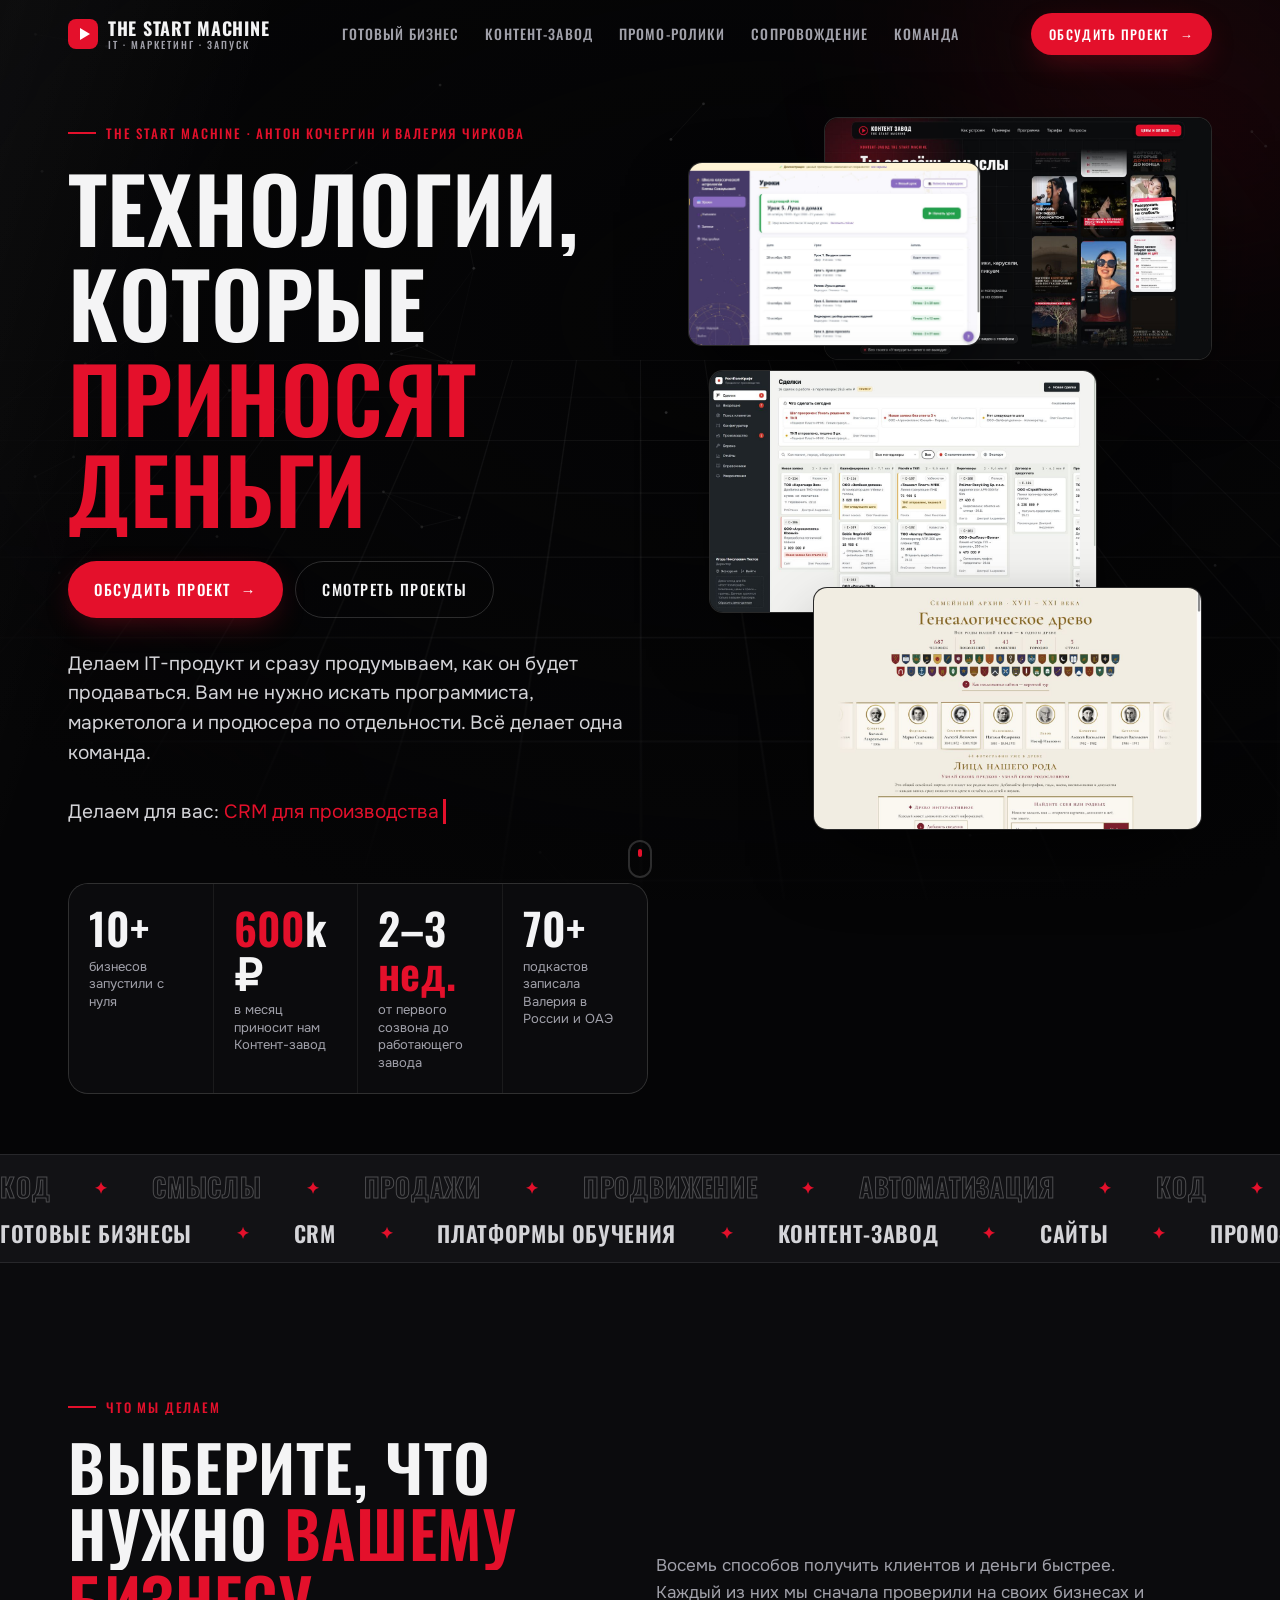
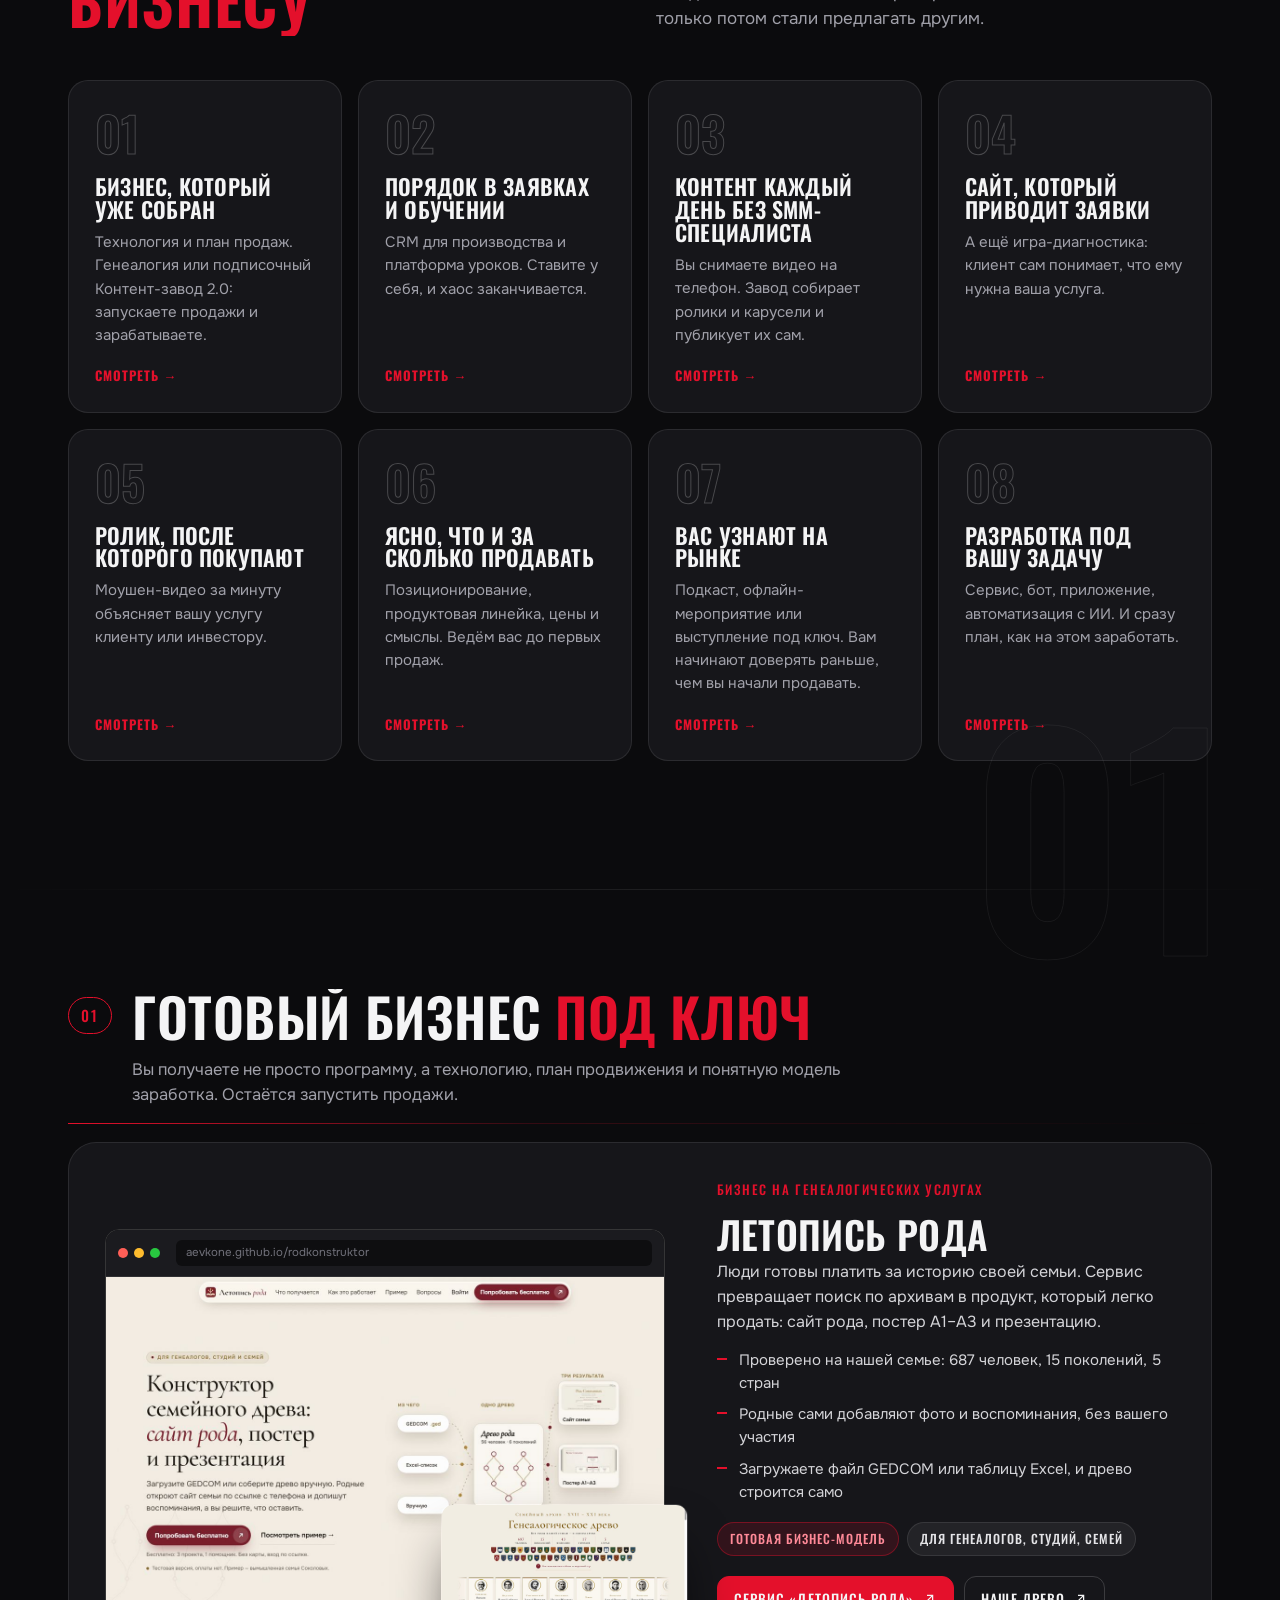
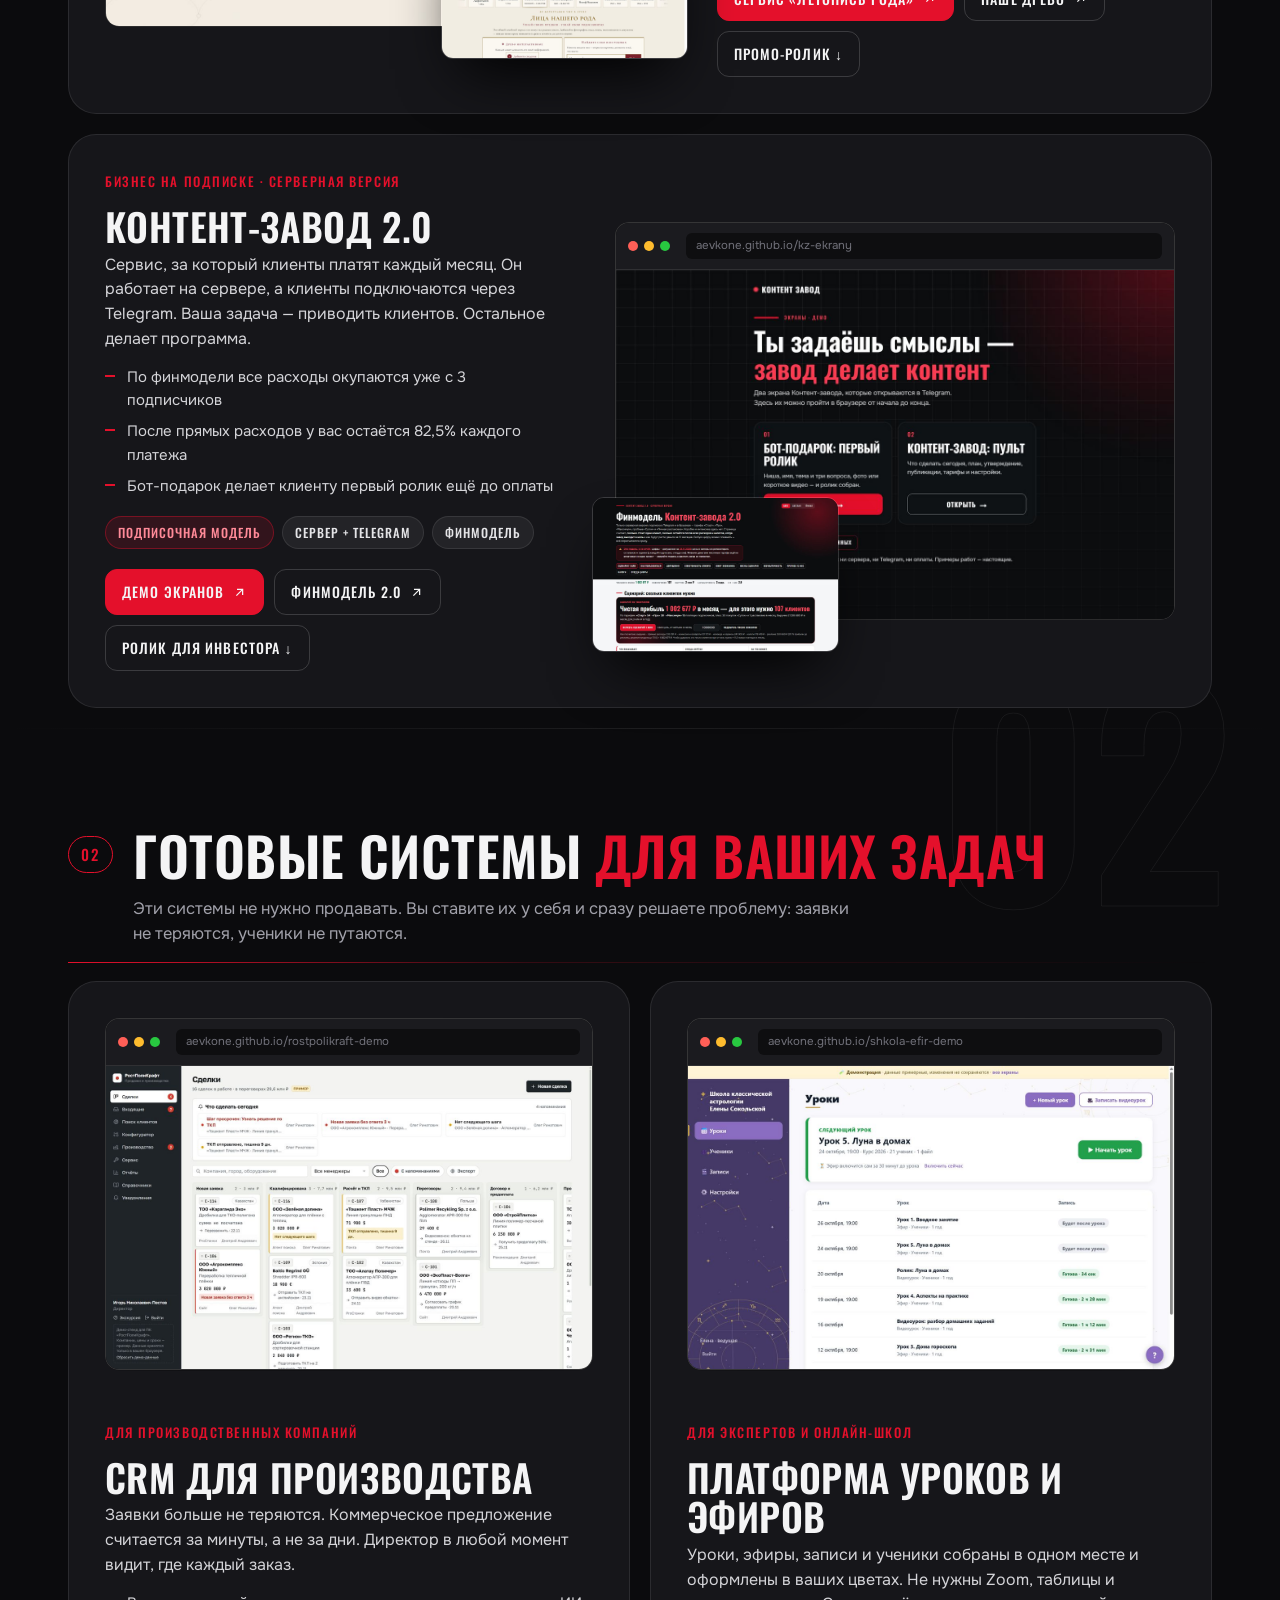
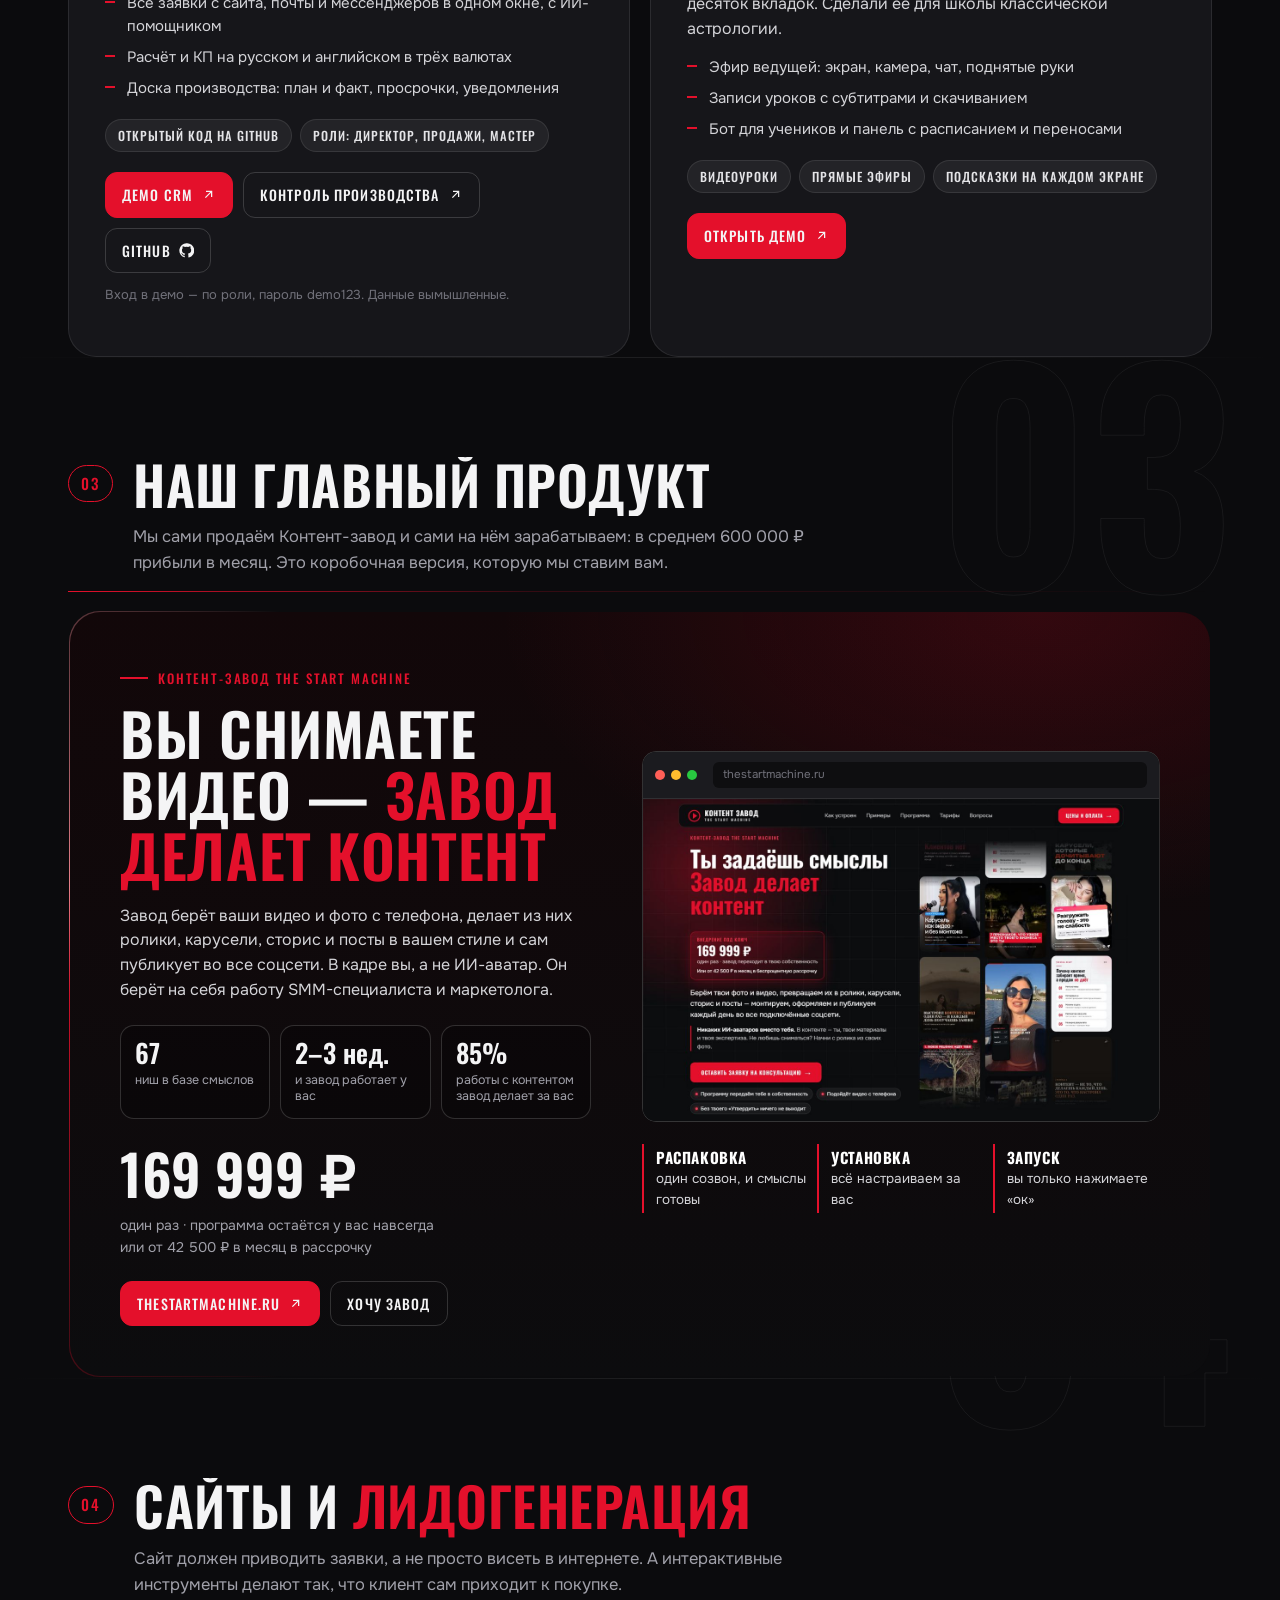
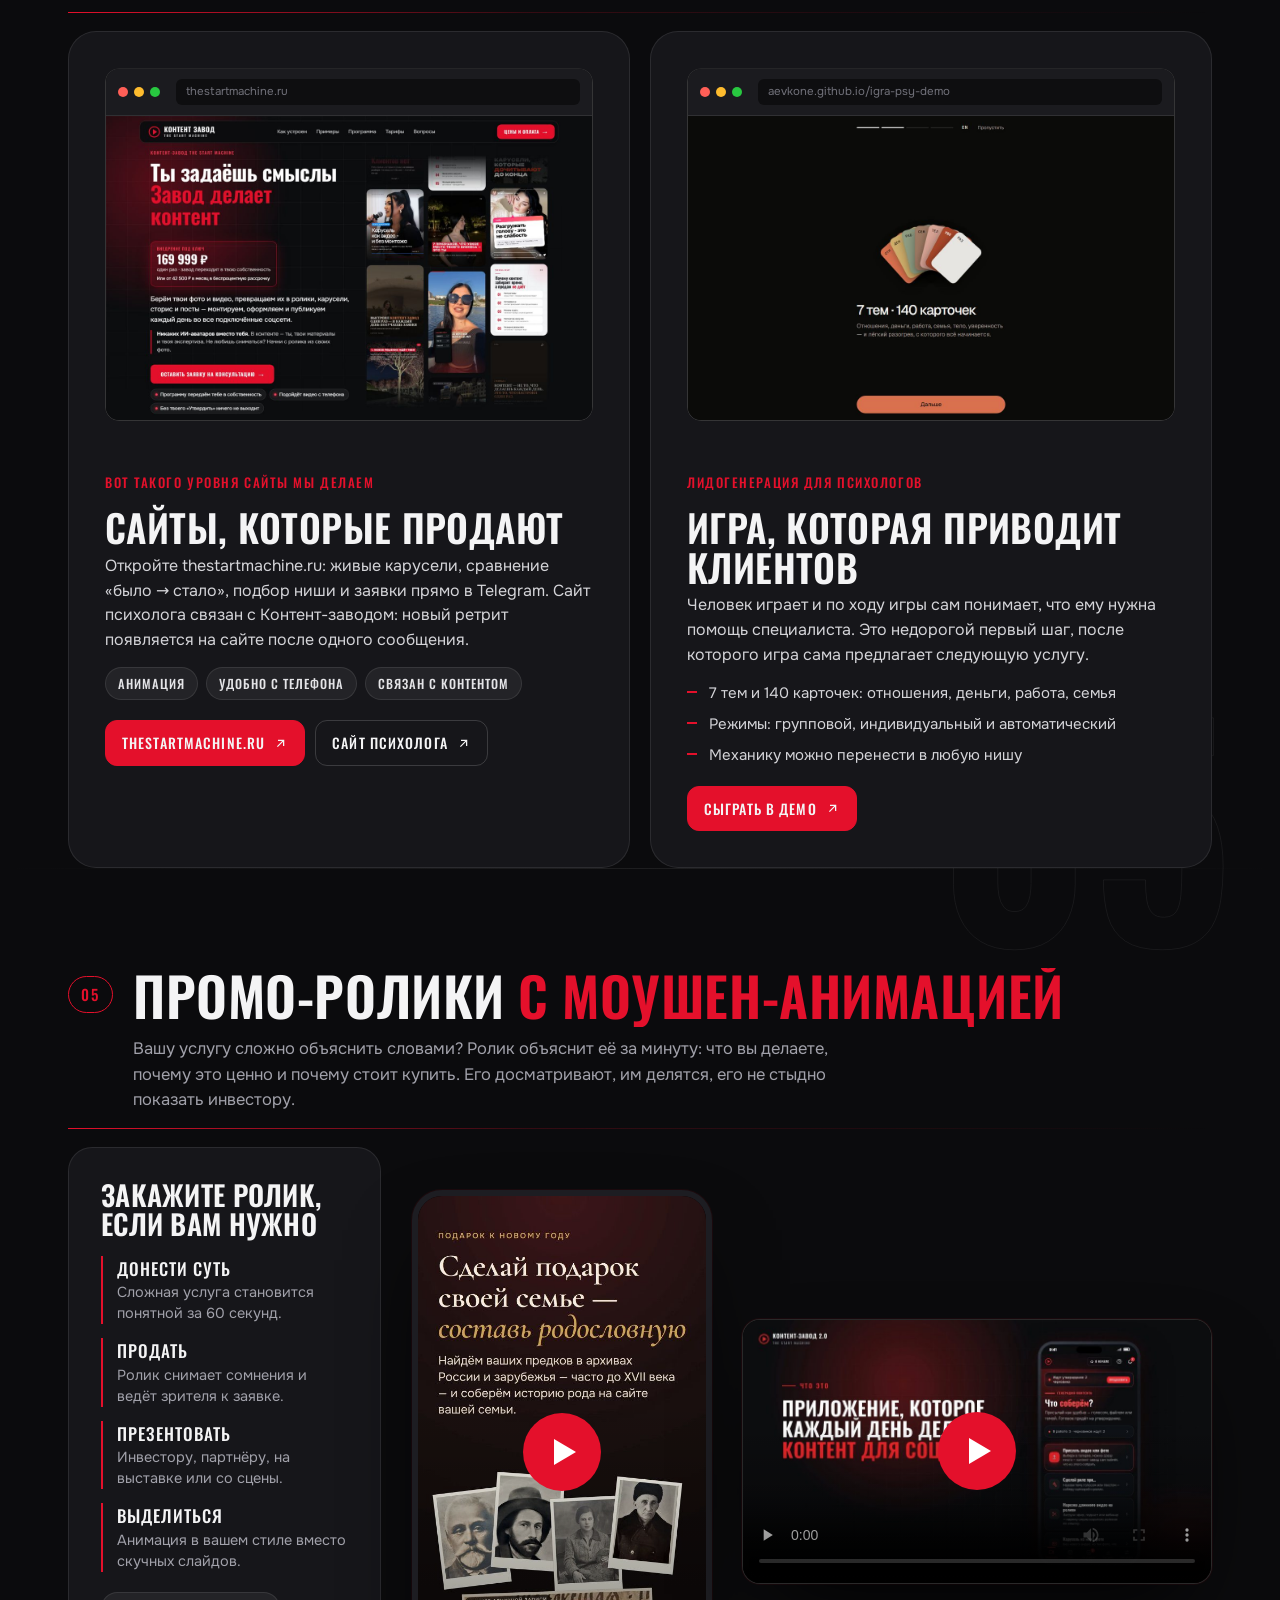
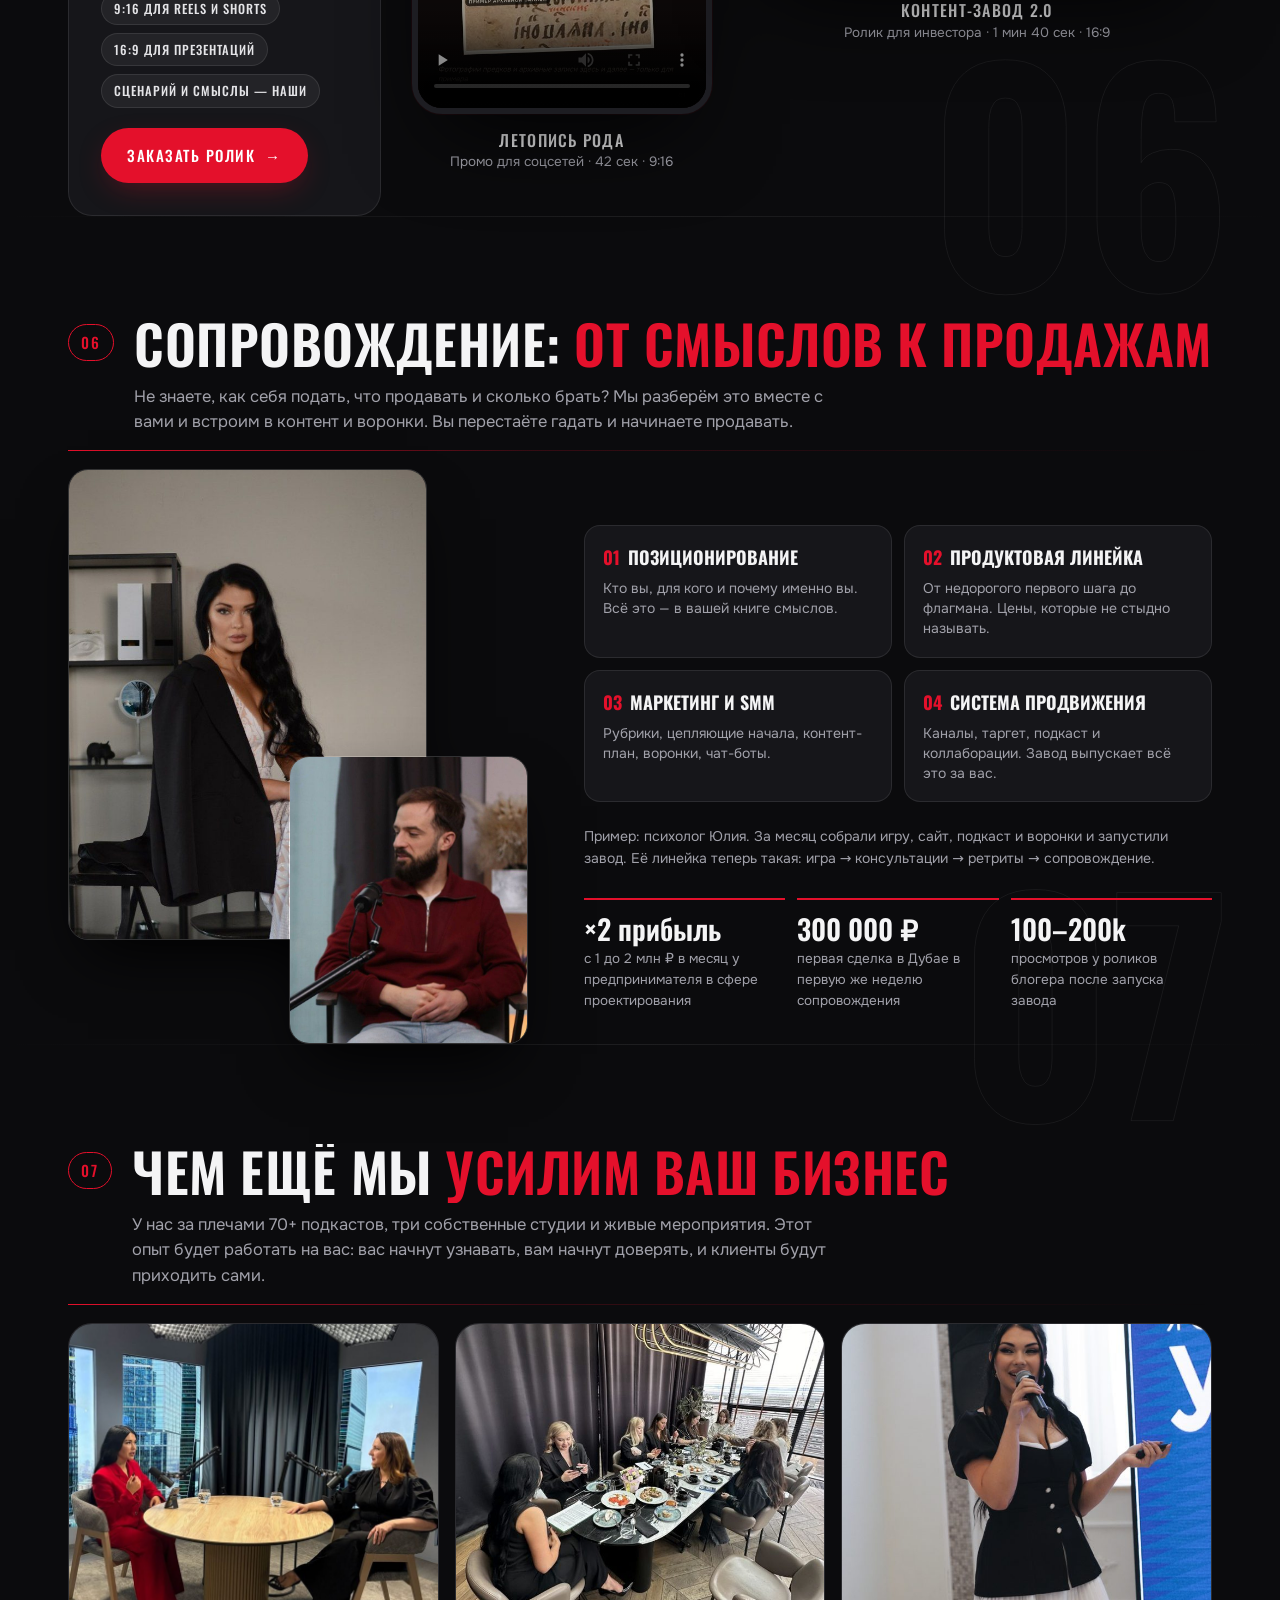
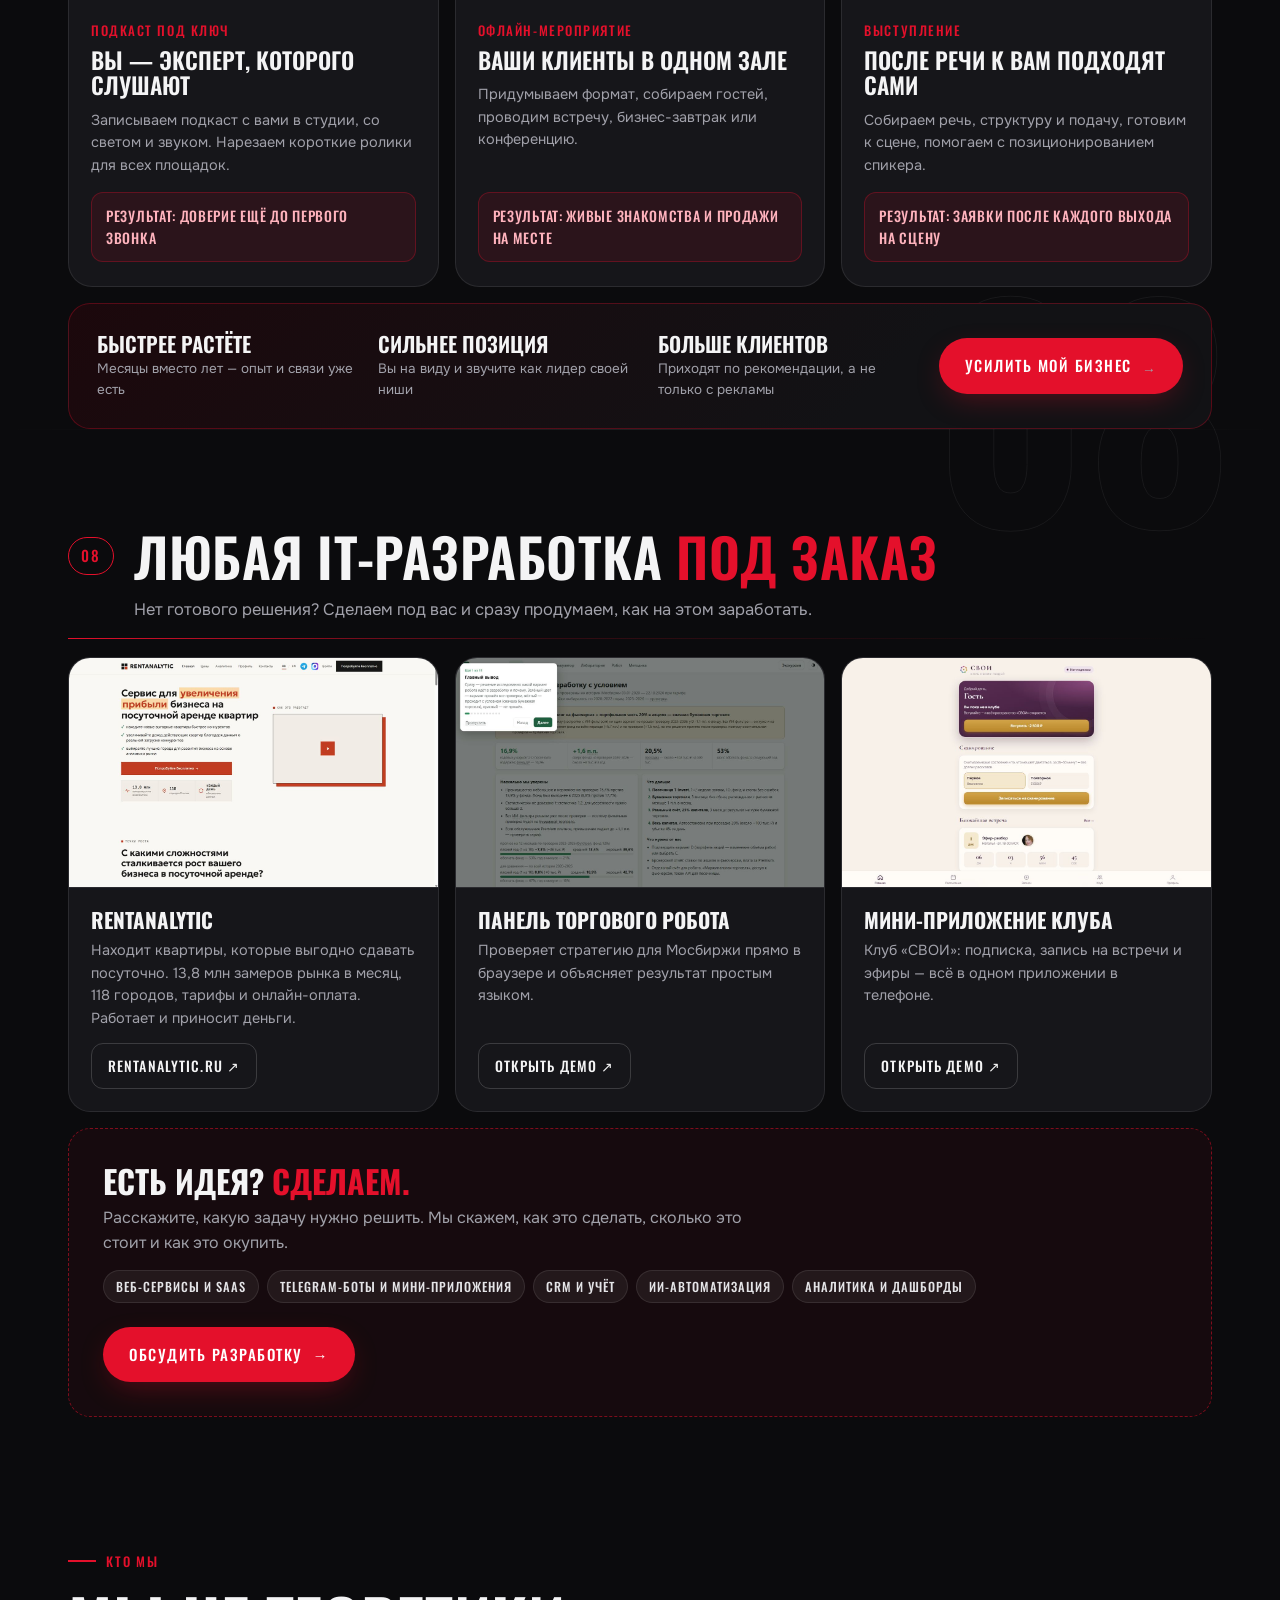
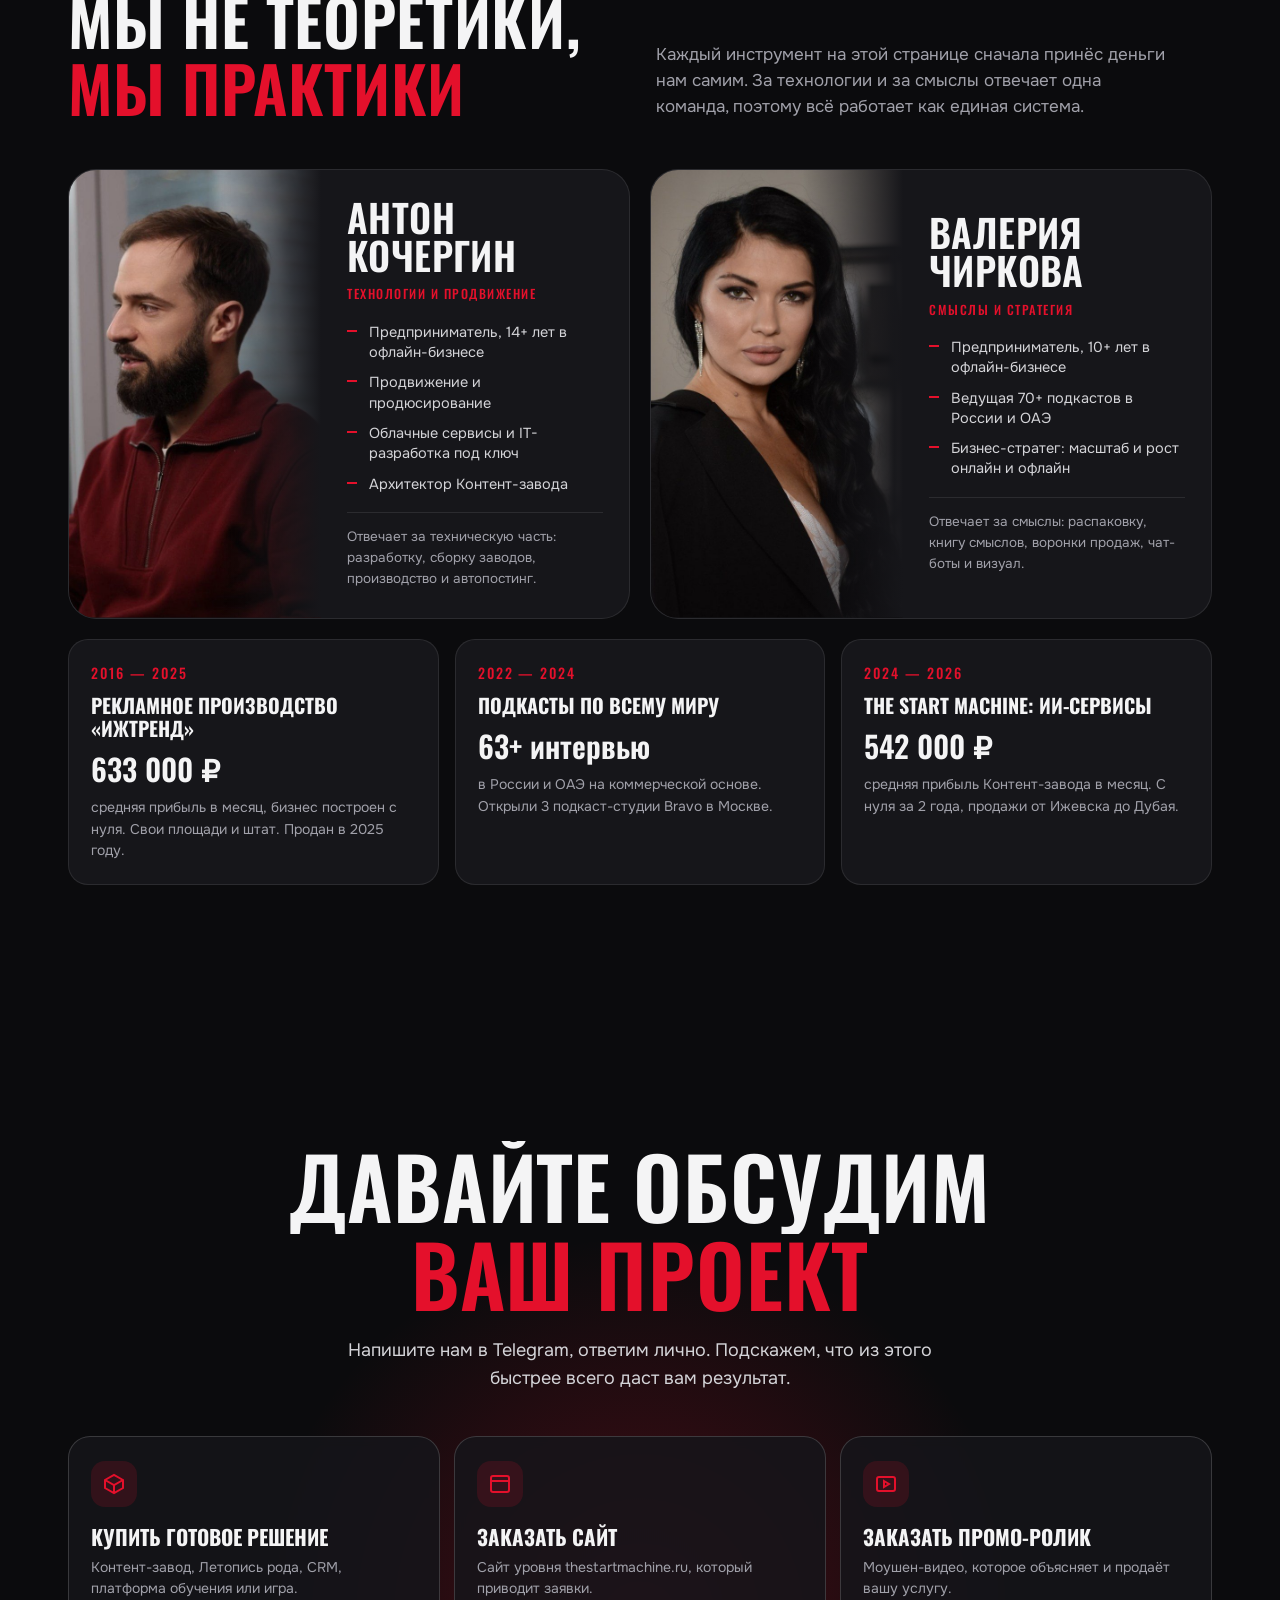
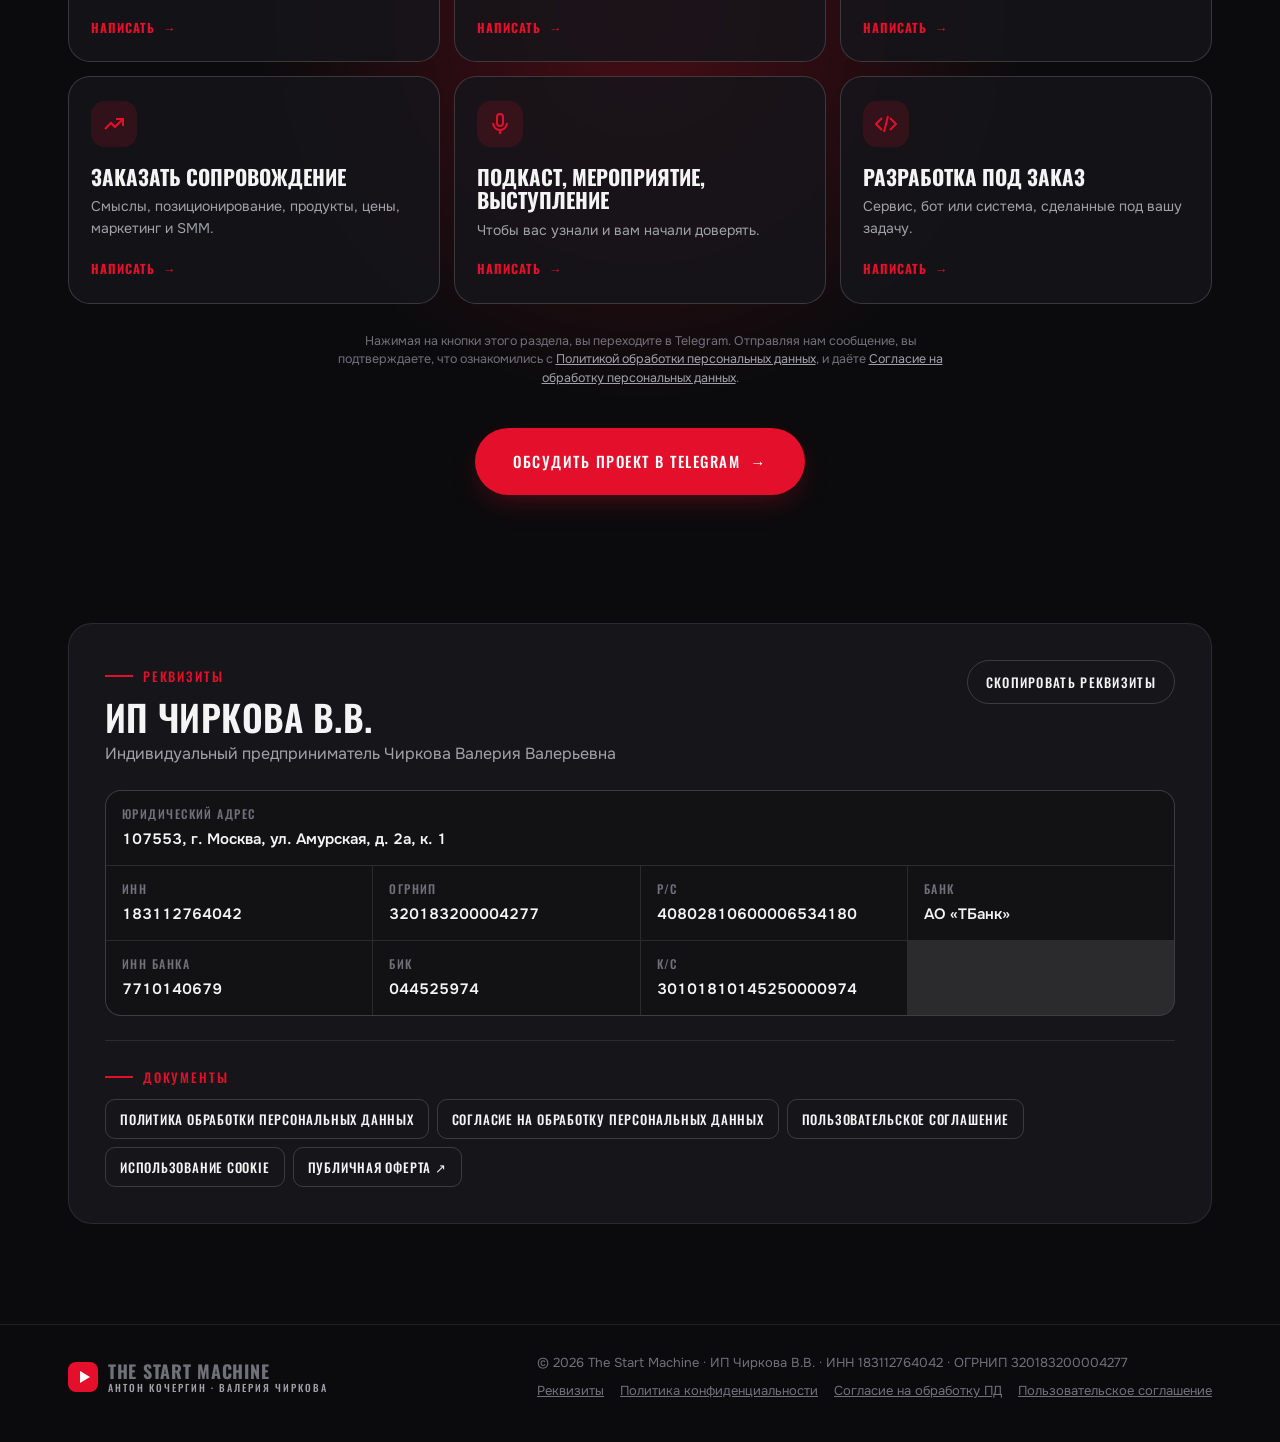
==== commit 4d2b57c7: "Первый экран: кнопка под заголовком на любом экране, коллаж скриншотов справа, без горизонтальной пр" ====
--- a/index.html
+++ b/index.html
@@ -456,6 +456,44 @@
 }
 .no-io .rv,.no-io .rv-img,.no-io .proj,.no-io .person .ph{opacity:1;transform:none;filter:none;-webkit-clip-path:none;clip-path:none
 }
+
+/* ===== hero fit: CTA always above the fold ===== */
+.hero{align-items:flex-start;padding:clamp(80px,13vh,130px) 0 60px}
+.hero .wrap{align-items:start}
+.hero h1{font-size:clamp(32px,min(7vw,10.5vh),108px);line-height:1.02;margin:clamp(10px,2vh,20px) 0 clamp(14px,2.6vh,26px)}
+.hero .cta-row{margin:0 0 clamp(18px,3.4vh,34px);opacity:1;animation:none}
+.hero p.lead{font-size:clamp(15.5px,min(1.5vw,2.3vh),20px)}
+.hero .eyebrow{font-size:clamp(11px,1.6vh,13px)}
+.stack{margin-top:clamp(0px,6vh,60px)}
+@media (max-width:640px){
+  .hero{padding-top:clamp(74px,11vh,92px)}
+  .hero .cta-row .btn{flex:1 1 auto}
+}
+@media (max-width:400px){.hero h1{font-size:clamp(30px,min(10vw,7.2vh),40px)}}
+@media (max-height:520px) and (orientation:landscape){
+  .hero{padding-top:72px}
+  .hero h1{font-size:clamp(26px,9vh,48px);margin:6px 0 12px}
+  .hero .eyebrow{display:none}
+}
+
+/* ===== no horizontal scroll from slide-in animations ===== */
+.cat,.sec,.final,.marquee{overflow-x:hidden}
+@supports (overflow-x:clip){.cat,.sec,.final,.marquee{overflow-x:clip}}
+html{overflow-x:hidden}
+@supports (overflow-x:clip){html{overflow-x:clip}}
+@media (max-width:640px){.rv.rv-l{transform:translateX(-28px)}.rv.rv-r{transform:translateX(28px)}}
+
+/* ===== hero screenshots fill the right side (desktop) ===== */
+.stack .s4{display:none}
+@media (min-width:1021px){
+  .hero .wrap{grid-template-columns:1.05fr .95fr}
+  .stack{height:calc(100vh - clamp(80px,13vh,130px) - 40px);min-height:420px;max-height:760px;margin-top:0;align-self:start}
+  .stack .shot{width:74%}
+  .stack .s1{top:0;right:0;z-index:1}
+  .stack .s4{display:block;top:6%;left:0;width:56%;z-index:2;animation:bob 10s -3s ease-in-out infinite}
+  .stack .s2{top:34%;left:4%;right:auto;z-index:3}
+  .stack .s3{top:auto;bottom:4%;right:2%;z-index:4}
+}
 </style>
 </head>
 <body>
@@ -482,11 +520,11 @@
     <div class="hero-left">
       <span class="eyebrow">The Start Machine · Антон Кочергин и Валерия Чиркова</span>
       <h1><span class="line"><span>Технологии,</span></span><span class="line"><span>которые</span></span><span class="line"><span class="red">приносят деньги</span></span></h1>
-      <p class="lead">Делаем IT-продукт и сразу продумываем, как он будет продаваться. Вам не нужно искать программиста, маркетолога и продюсера по отдельности. Всё делает одна команда.<br><br>Делаем для вас: <span class="typed" id="typed">готовый бизнес</span></p>
       <div class="cta-row">
         <a href="https://t.me/valeria_chirkova" class="btn btn-red" data-msg="Здравствуйте! Хочу обсудить свой проект с The Start Machine.">Обсудить проект <span class="arr">→</span></a>
         <a href="#map" class="btn btn-ghost">Смотреть проекты</a>
       </div>
+      <p class="lead">Делаем IT-продукт и сразу продумываем, как он будет продаваться. Вам не нужно искать программиста, маркетолога и продюсера по отдельности. Всё делает одна команда.<br><br>Делаем для вас: <span class="typed" id="typed">готовый бизнес</span></p>
       <div class="stats">
         <div class="stat"><b data-count="10" data-suf="+">0</b><span>бизнесов запустили с нуля</span></div>
         <div class="stat"><b><em data-count="600">0</em>k ₽</b><span>в месяц приносит нам Контент-завод</span></div>
@@ -498,6 +536,7 @@
       <div class="shot s1"><img src="img/startmachine.jpg" alt=""></div>
       <div class="shot s2"><img src="img/crm_deals.jpg" alt=""></div>
       <div class="shot s3"><img src="img/roddrevo.jpg" alt=""></div>
+      <div class="shot s4"><img src="img/shkola_panel.jpg" alt=""></div>
     </div>
   </div>
   <div class="scrollhint"></div>
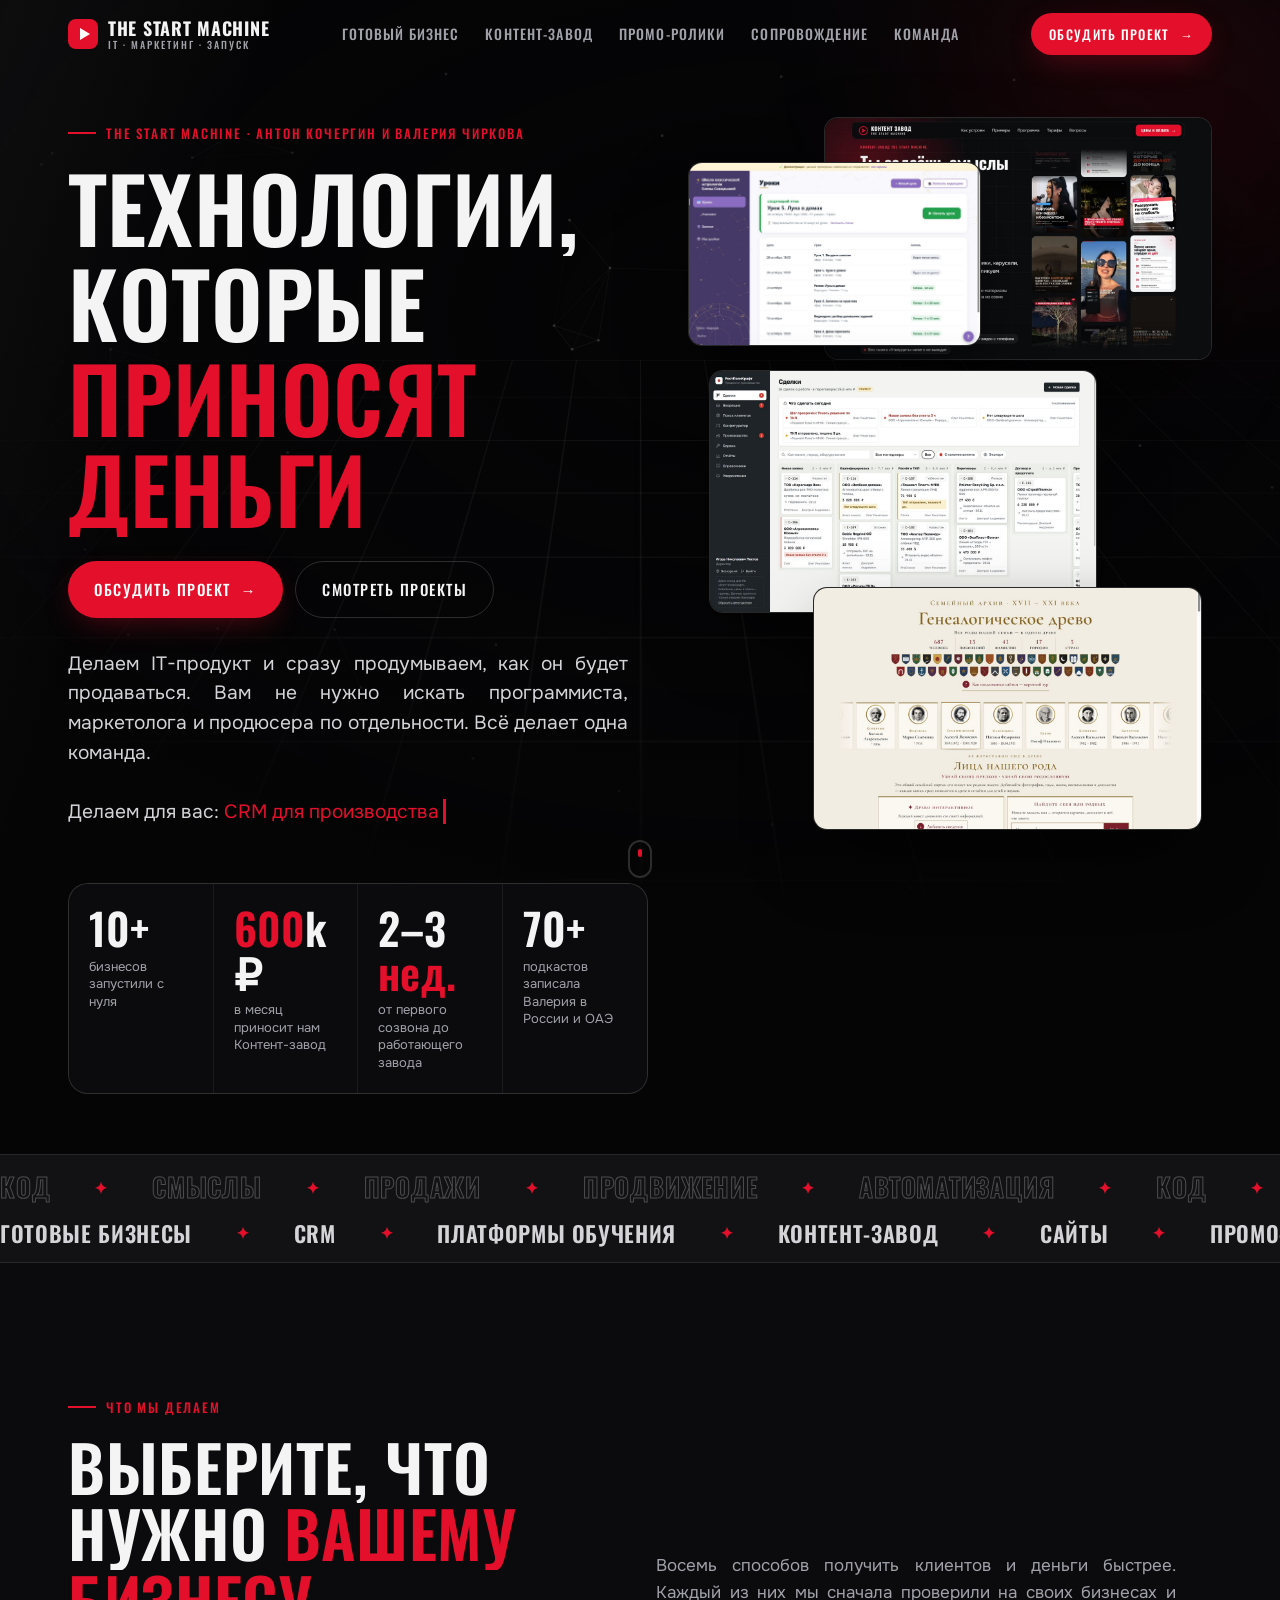
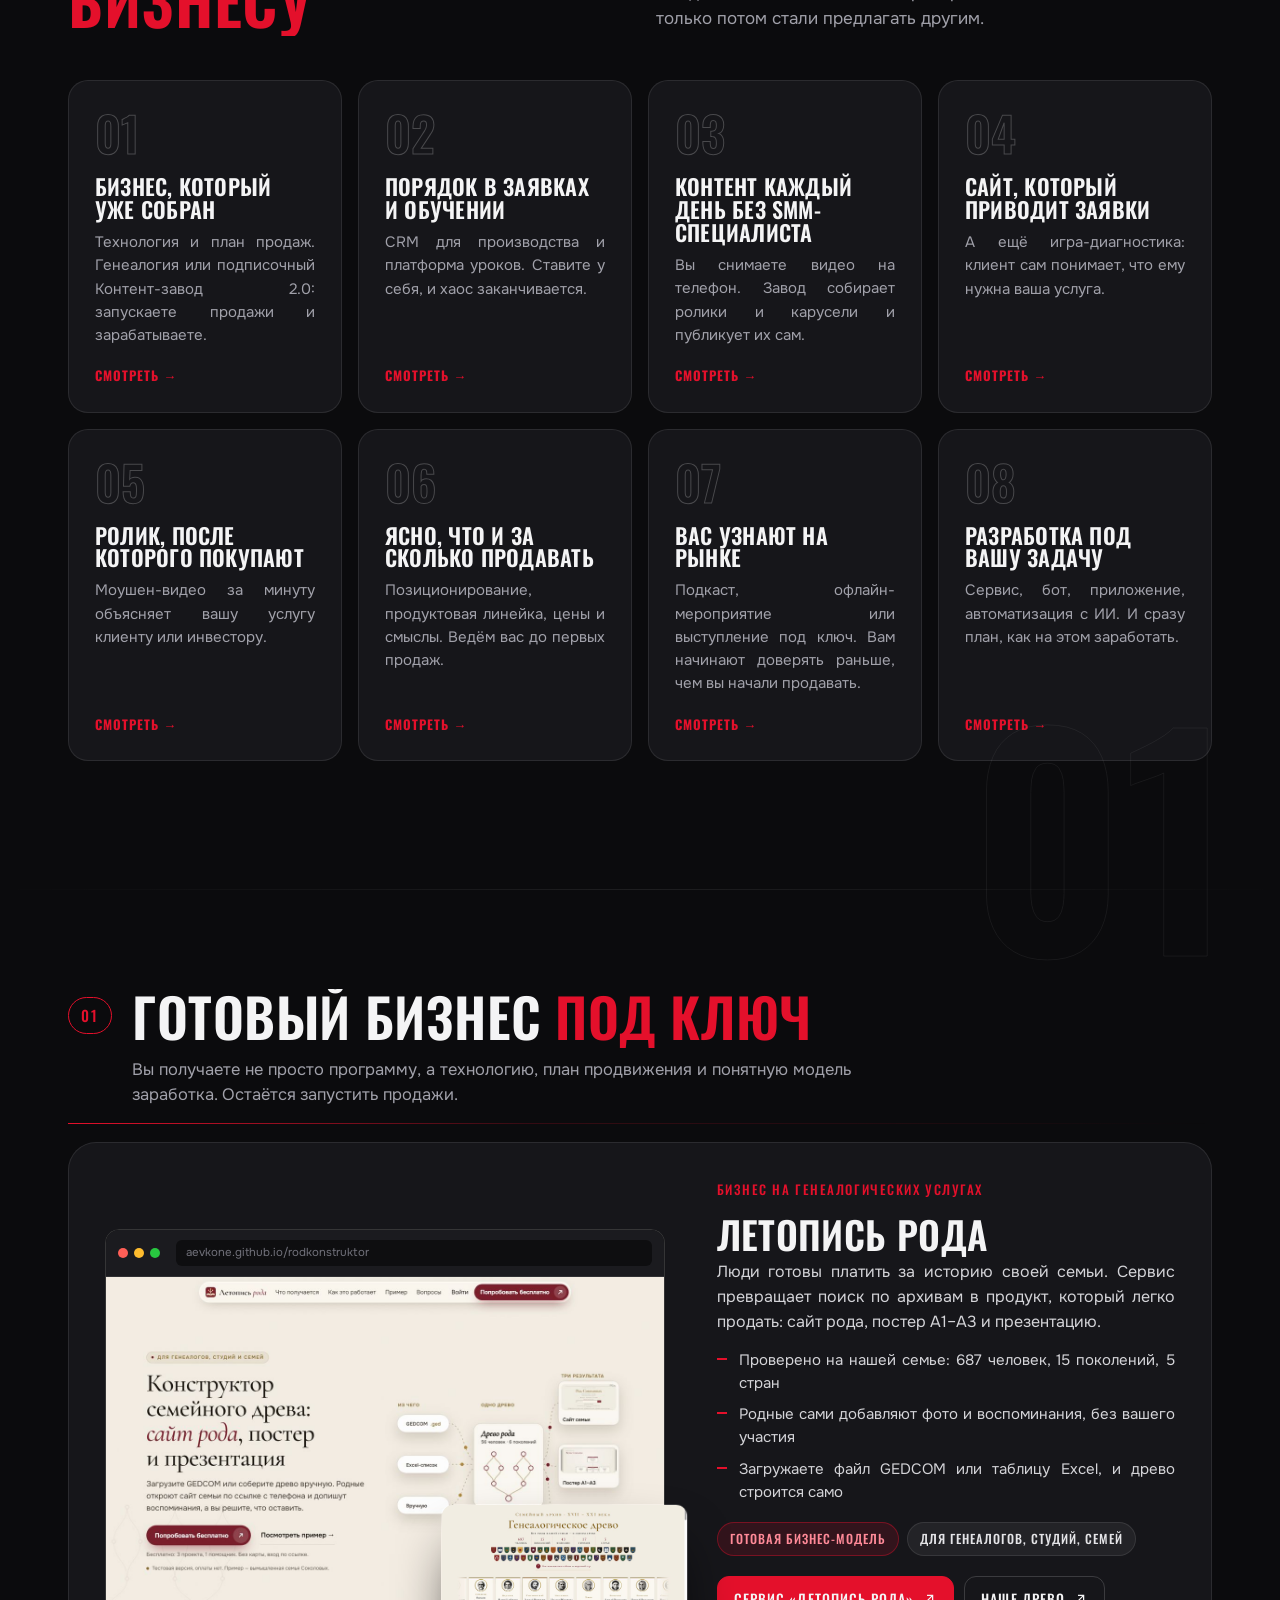
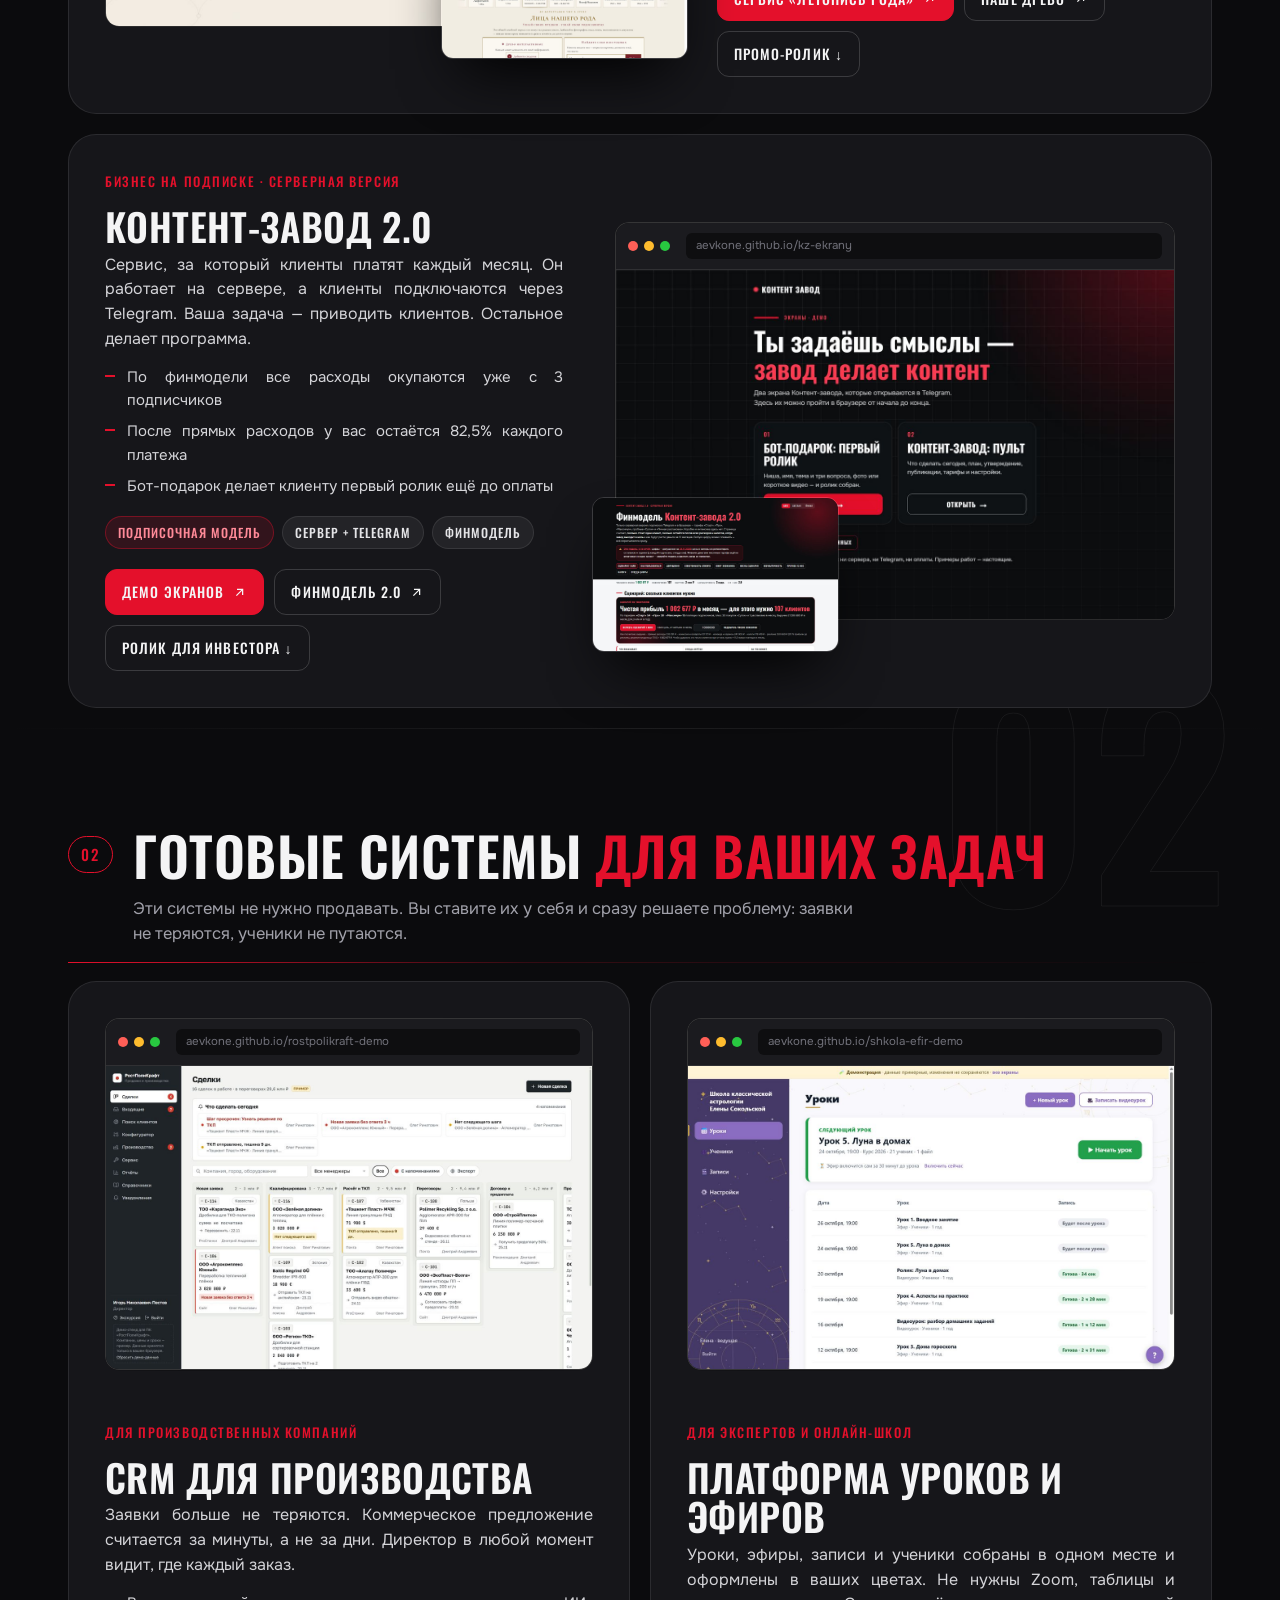
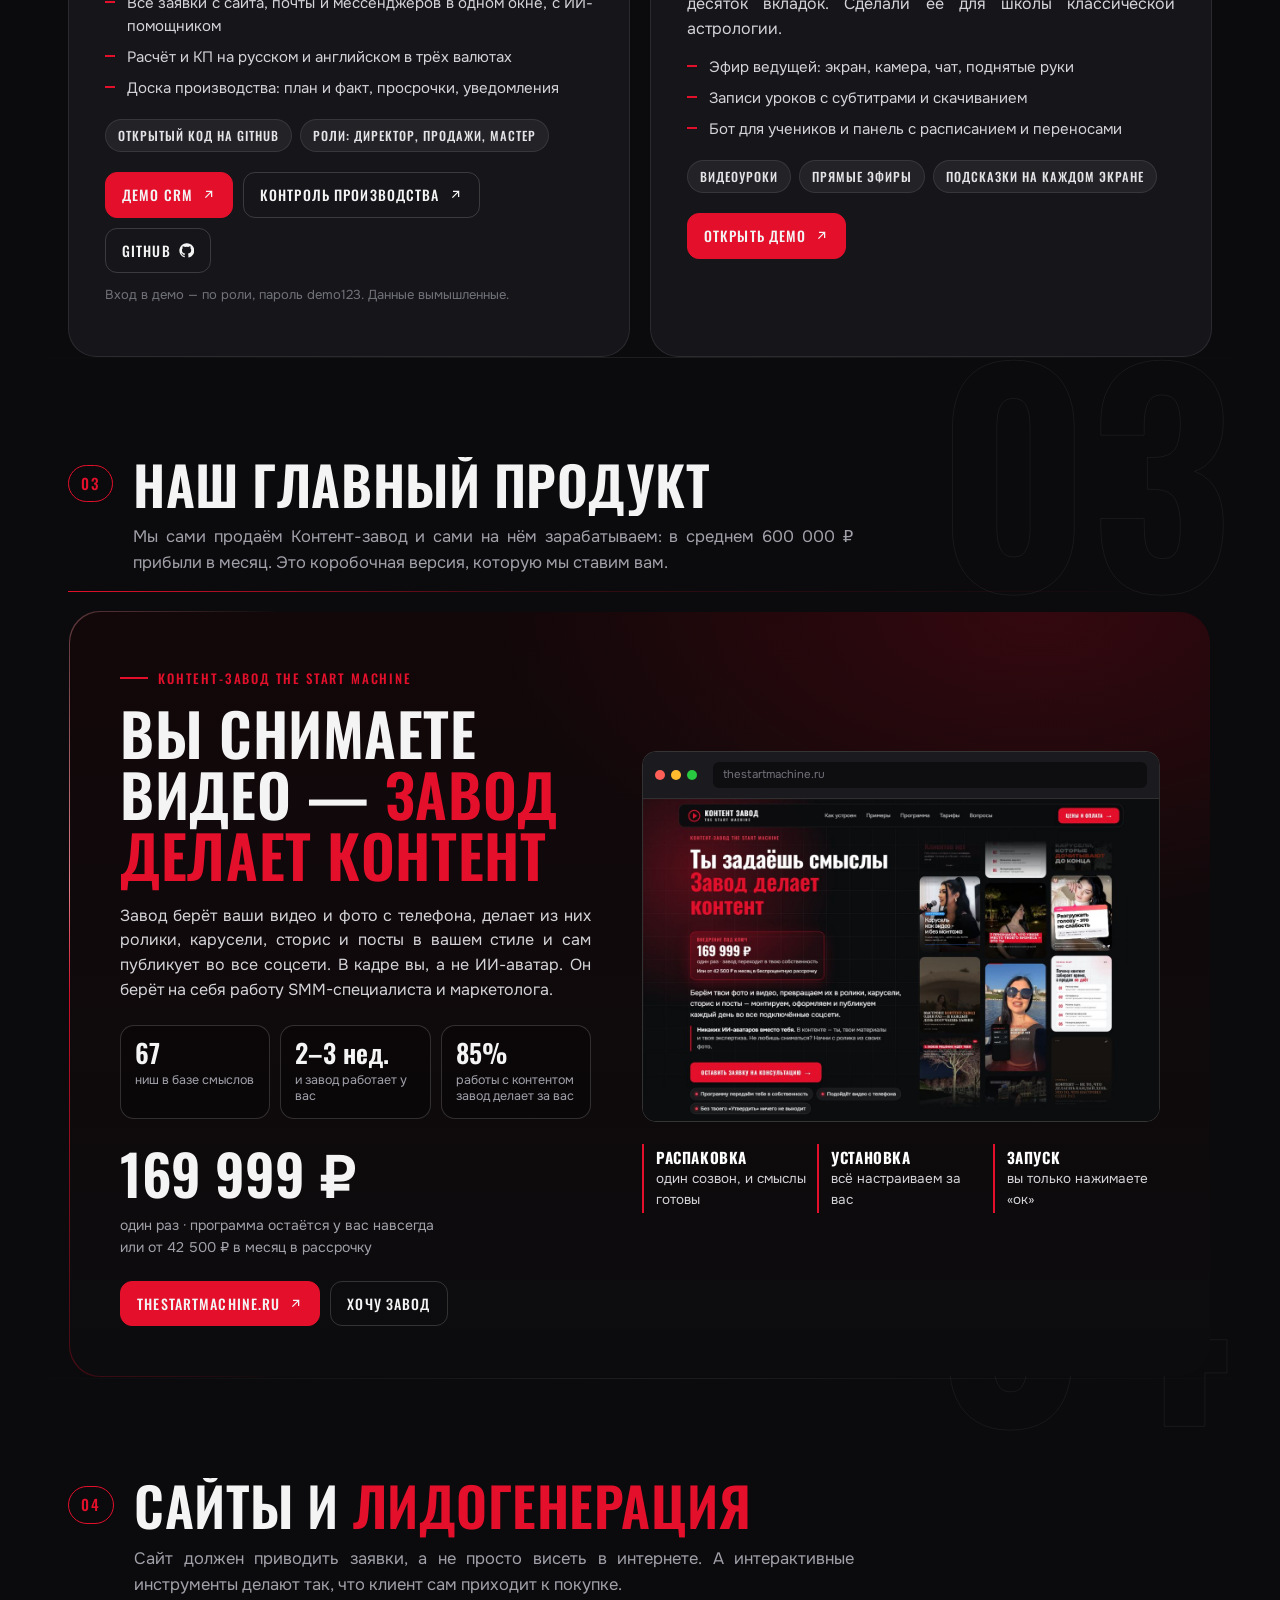
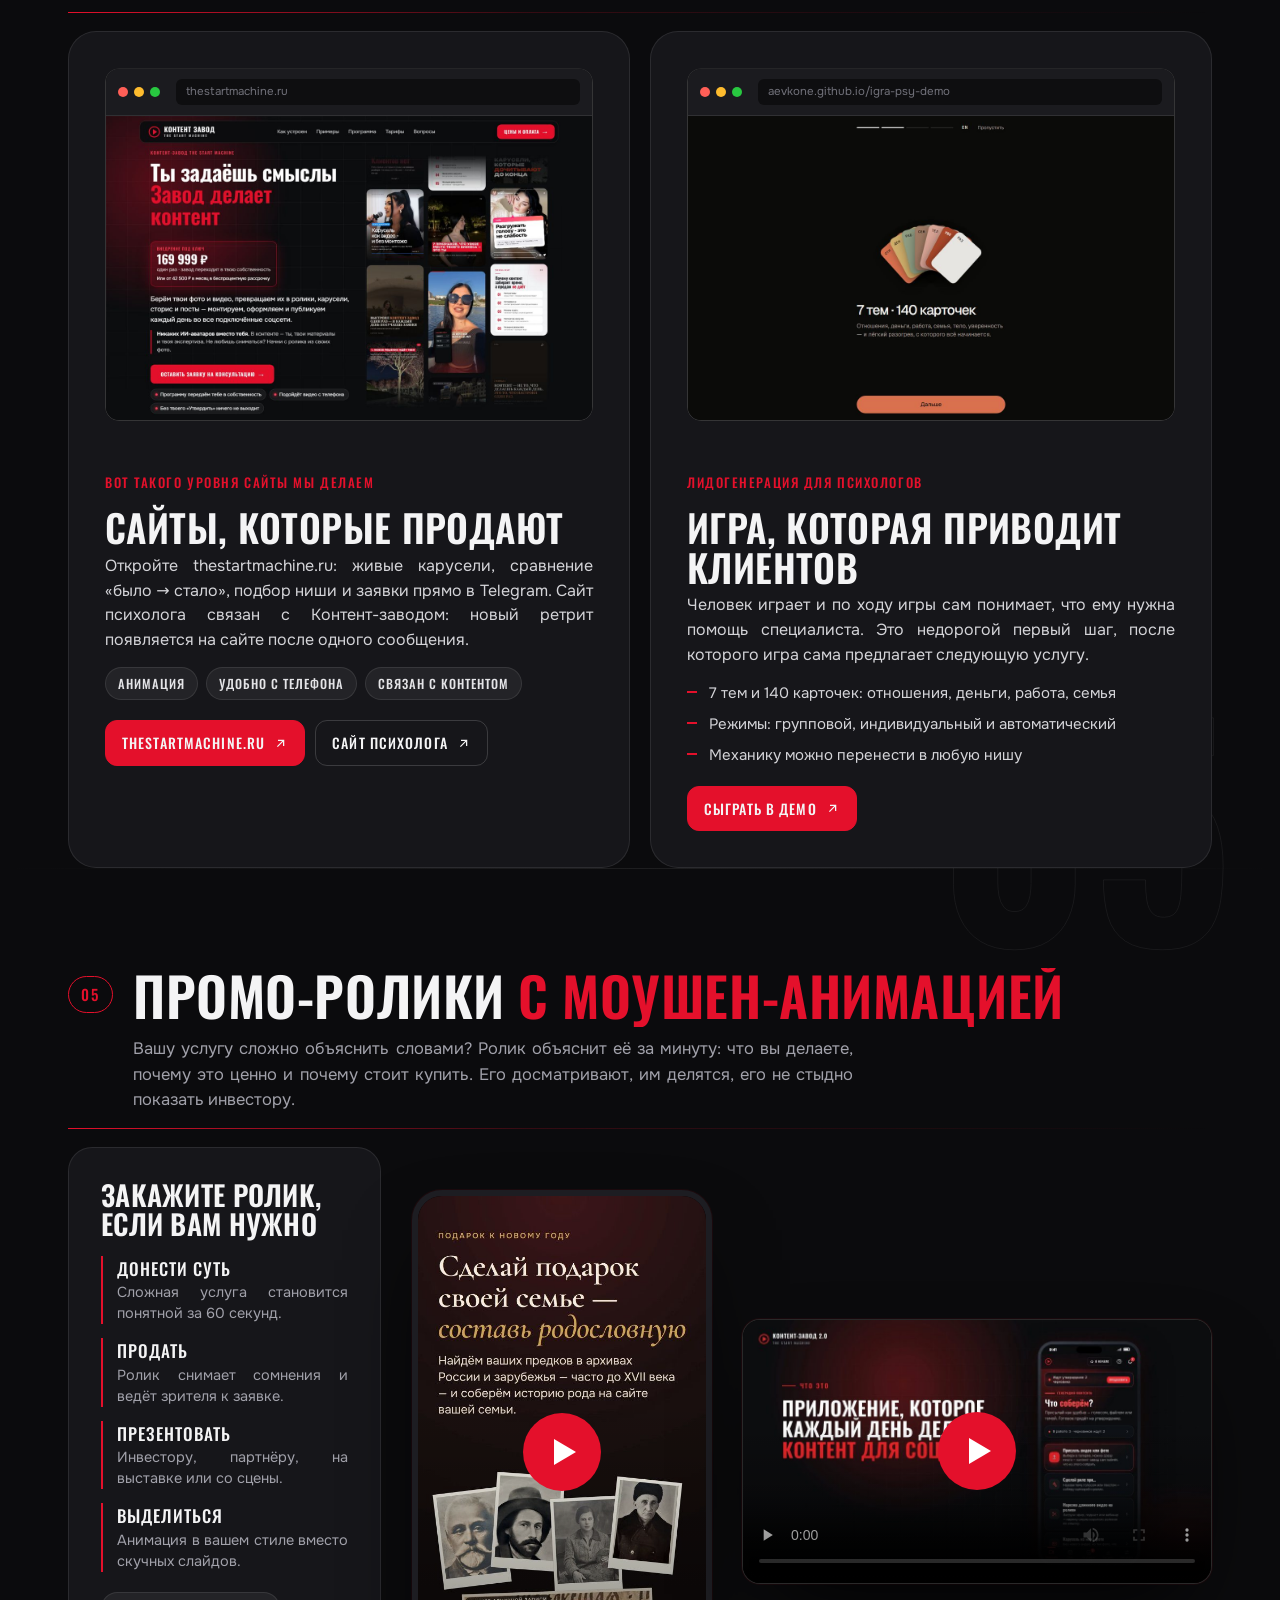
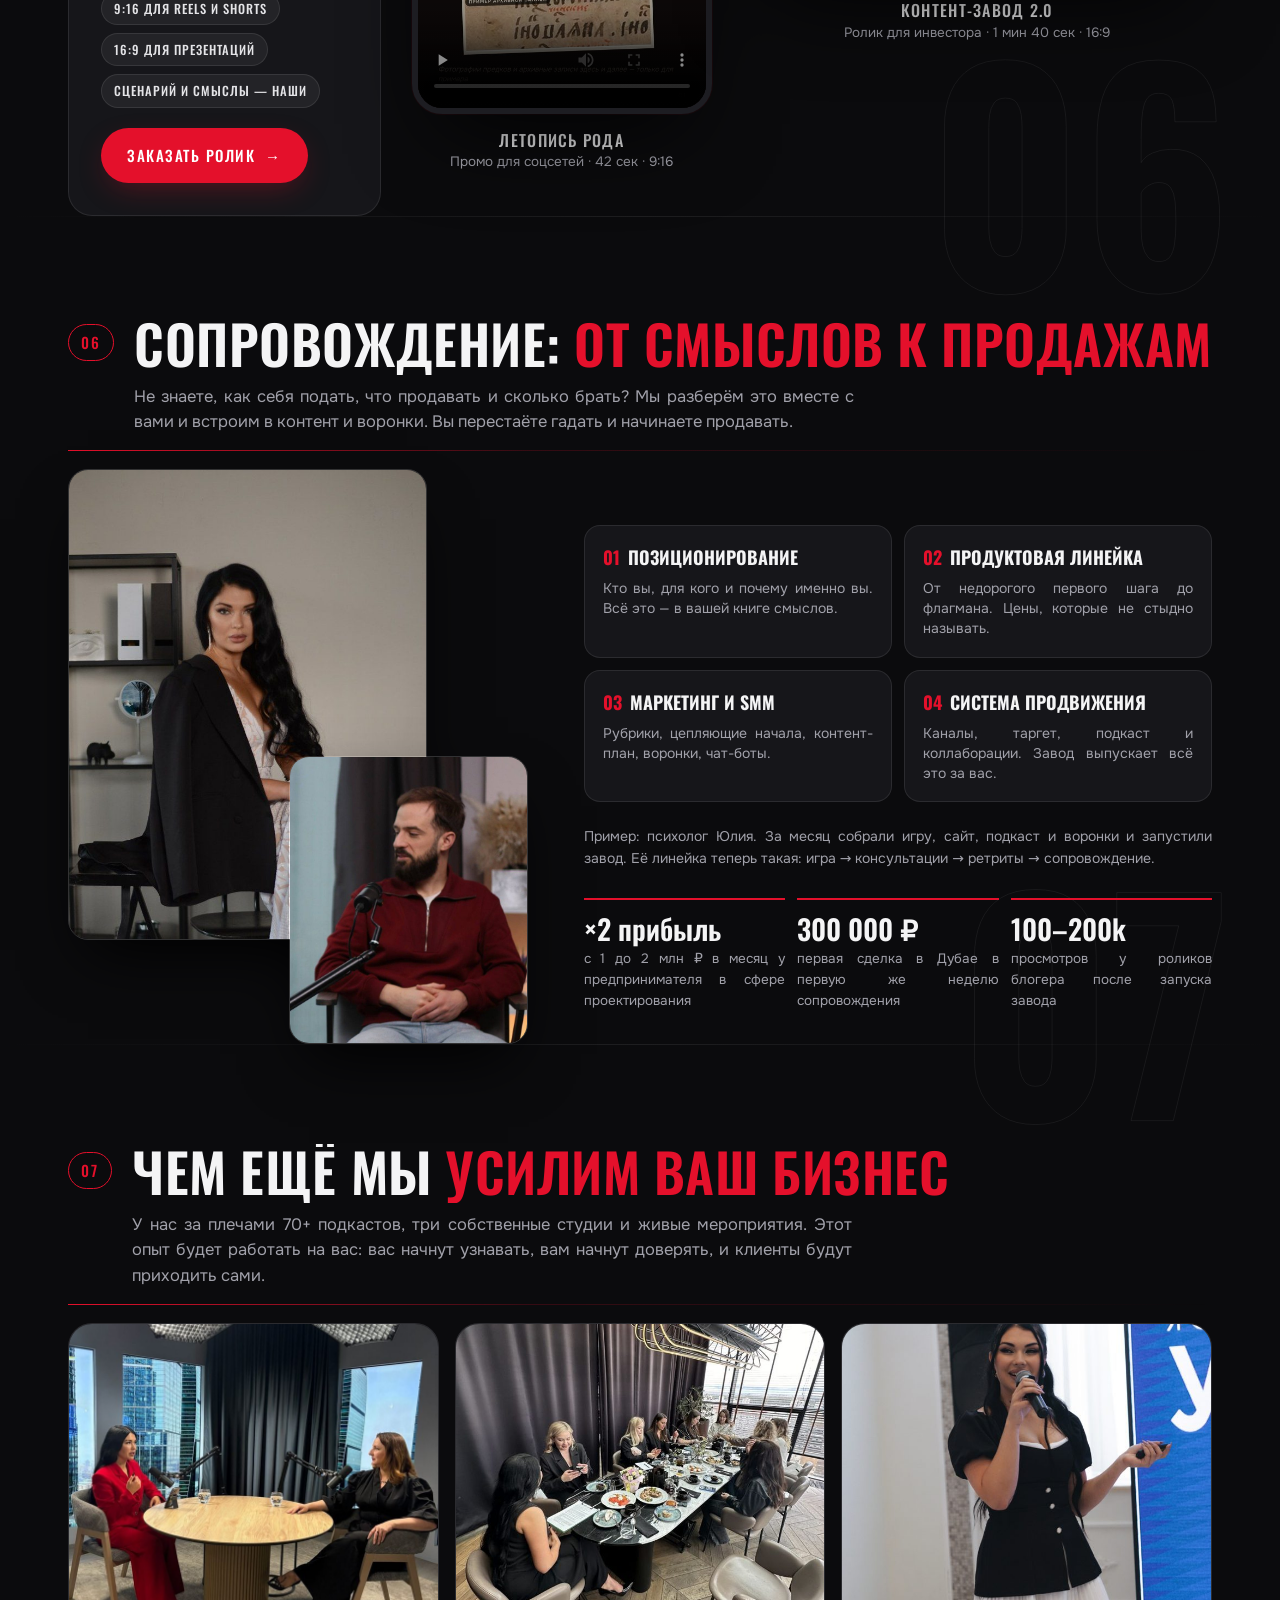
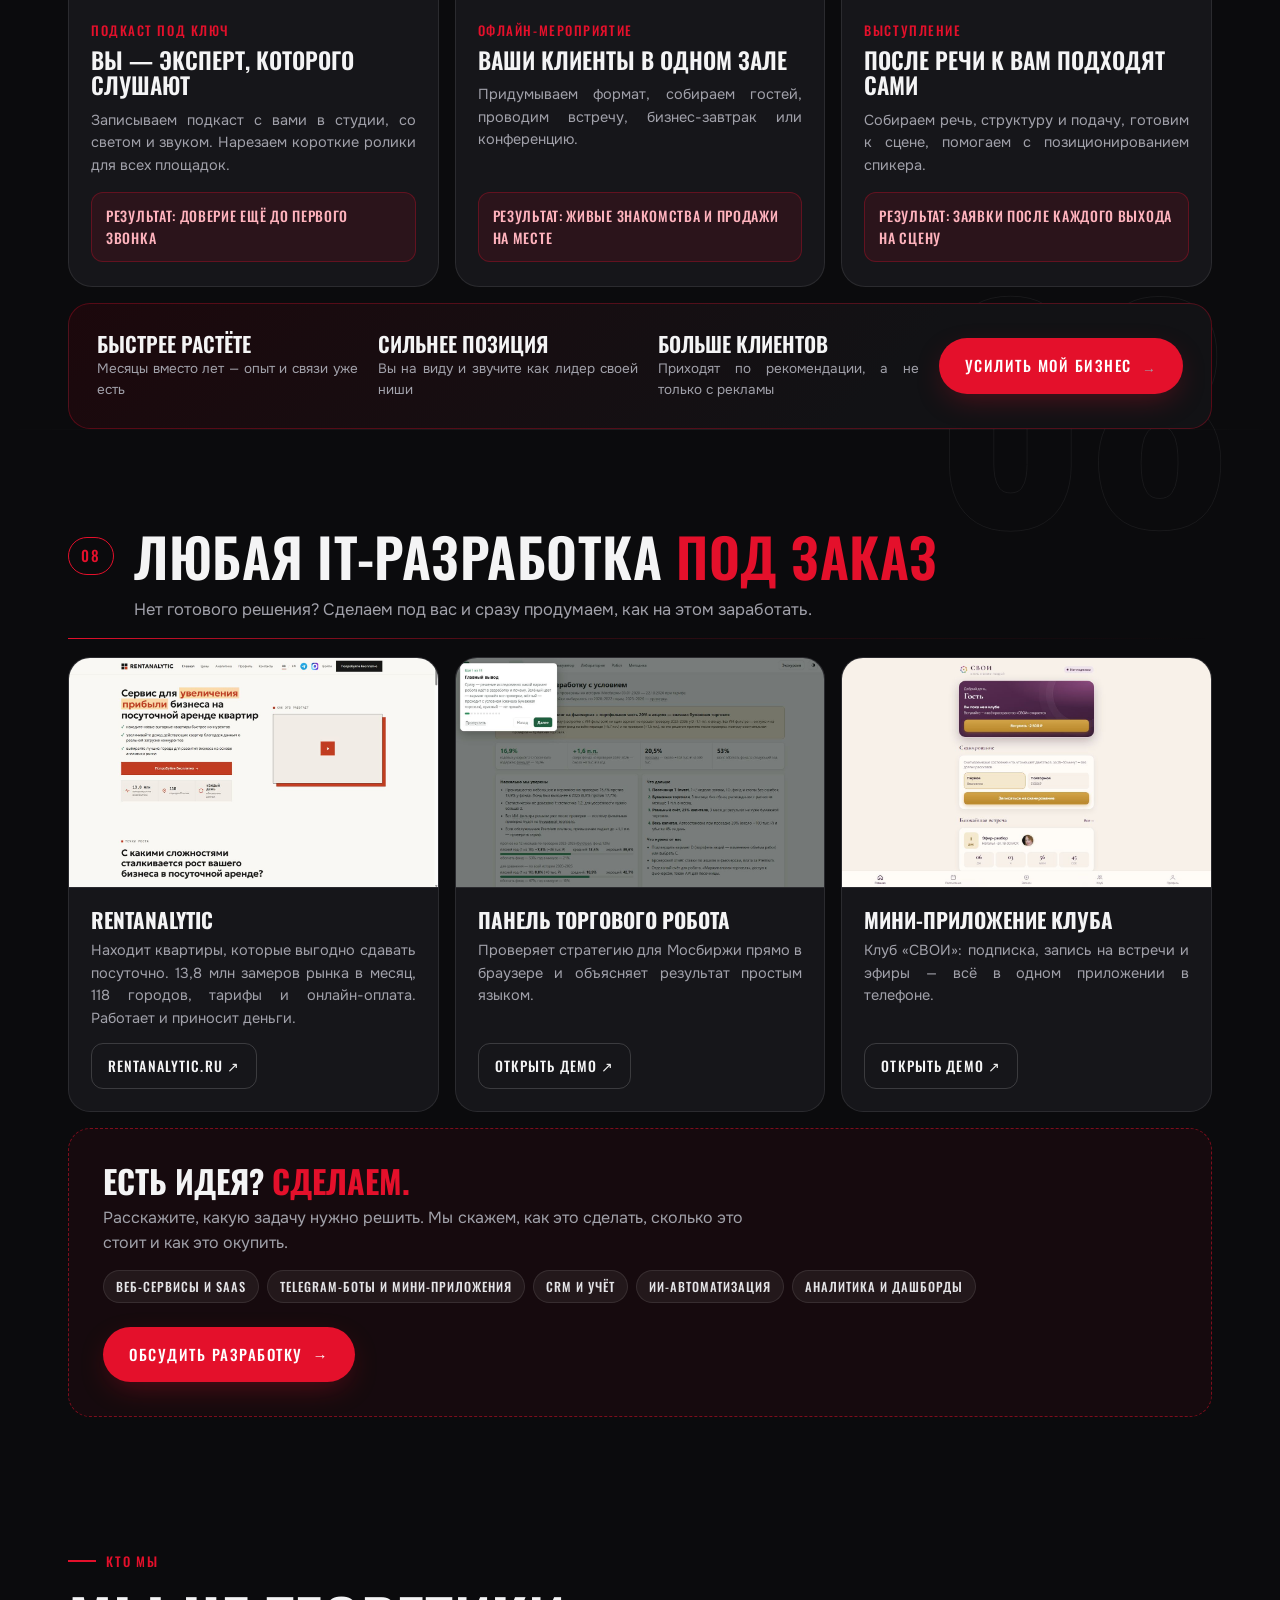
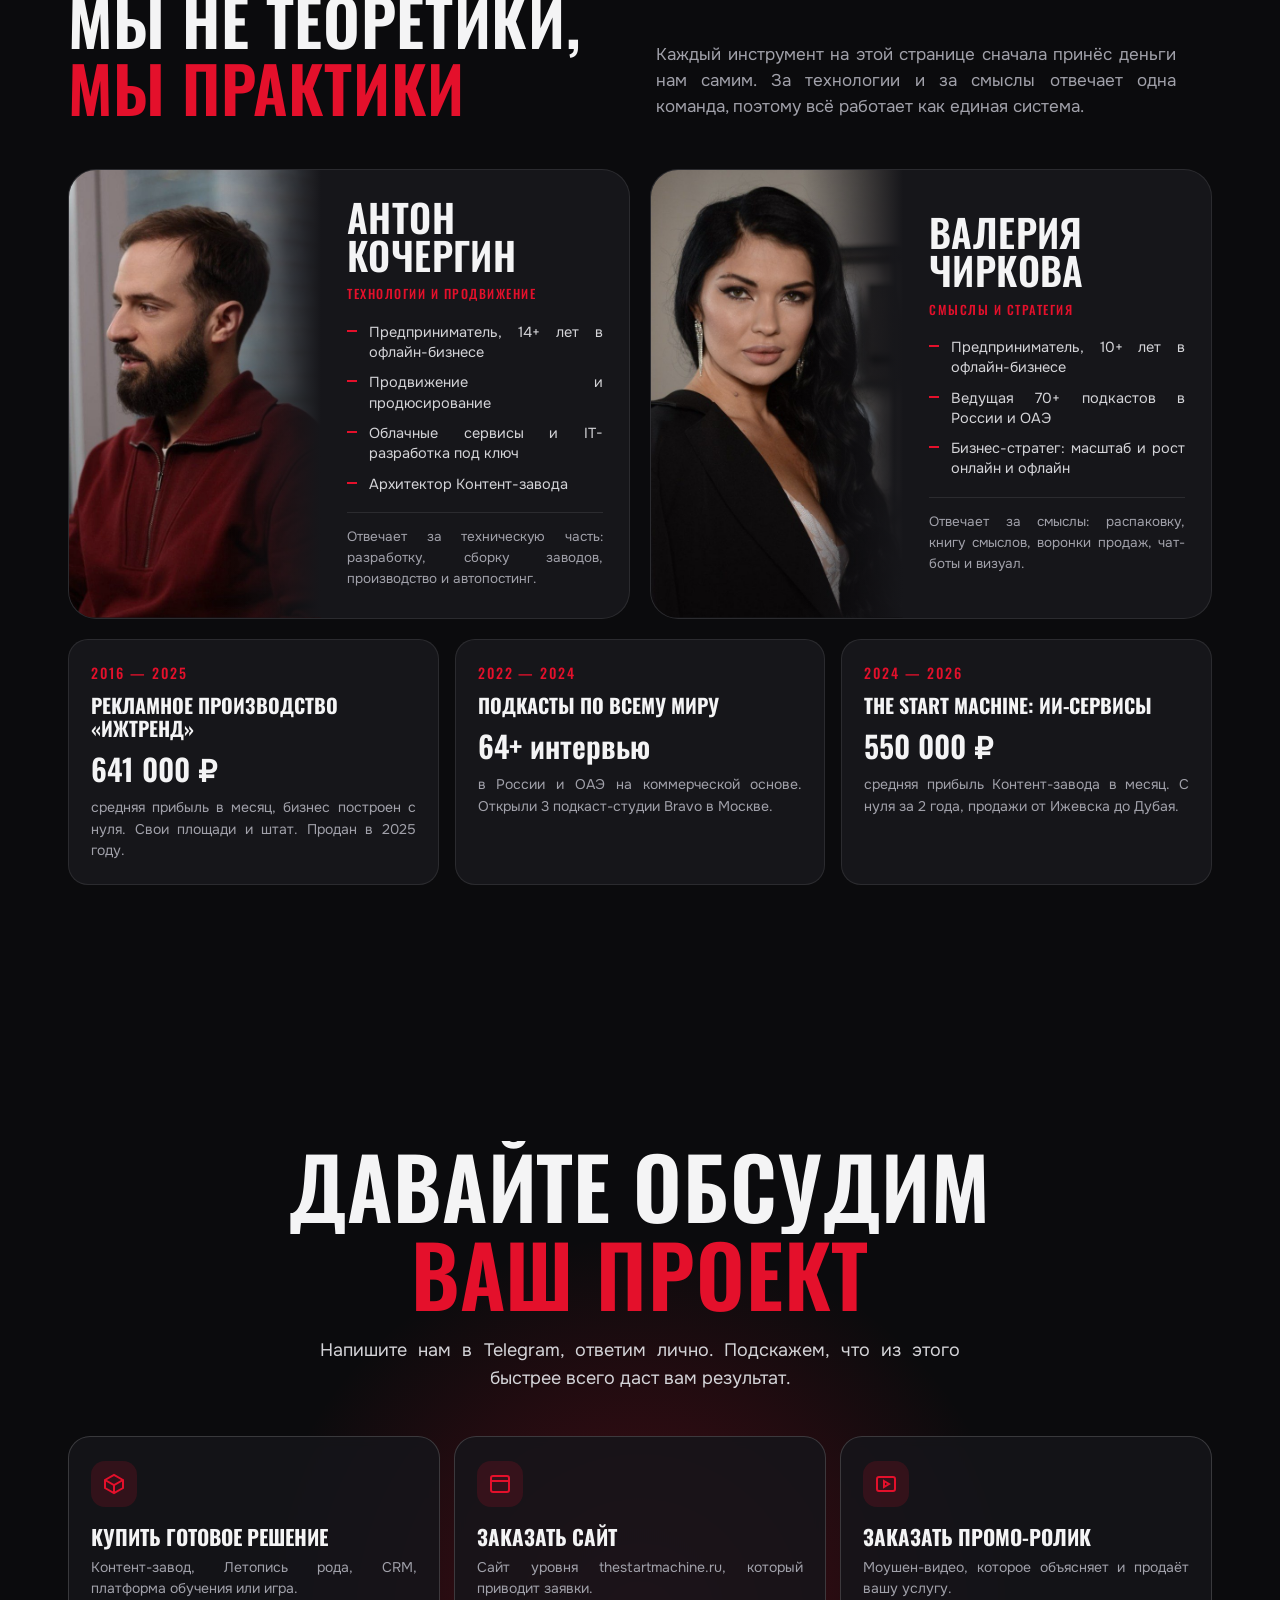
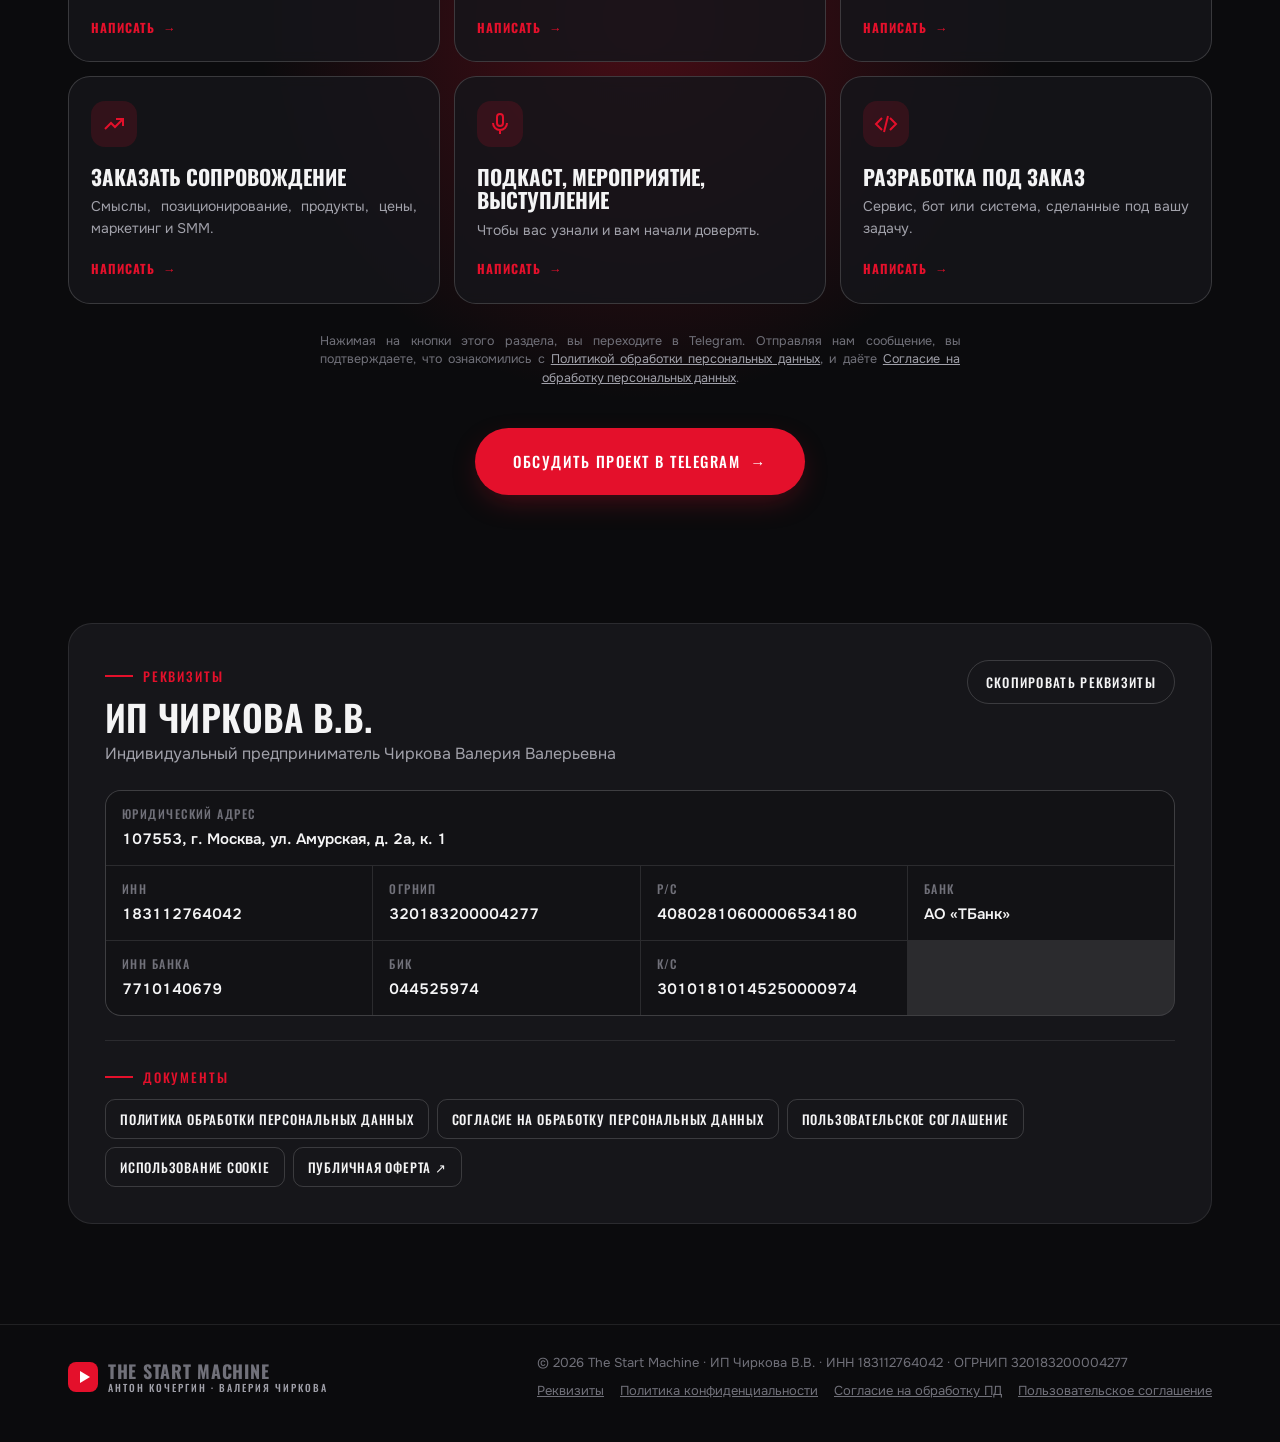
==== commit fce78805: "Мобильный первый экран по центру, тексты выровнены по ширине Co-Authored-By: Claude Opus 5.5 <norepl" ====
--- a/index.html
+++ b/index.html
@@ -494,6 +494,21 @@
   .stack .s2{top:34%;left:4%;right:auto;z-index:3}
   .stack .s3{top:auto;bottom:4%;right:2%;z-index:4}
 }
+
+/* ===== justified body text ===== */
+p,li,dd,.mission,.why-list span,.flow span,.boost-bar span,.res span,.tl p{text-align:justify;-webkit-hyphens:auto;hyphens:auto;overflow-wrap:break-word}
+.final .lead,.consent-note{text-align:justify;text-align-last:center}
+.stat span,.kpi span{-webkit-hyphens:manual;hyphens:manual}
+/* ===== mobile: hero centered ===== */
+@media (max-width:640px){
+  .hero-left{text-align:center}
+  .hero .eyebrow{justify-content:center}
+  .hero .eyebrow::before{display:none}
+  .hero h1 .line{text-align:center}
+  .hero .cta-row{justify-content:center}
+  .hero p.lead{margin-left:auto;margin-right:auto;text-align:justify;text-align-last:center}
+  .stat{text-align:left}
+}
 </style>
 </head>
 <body>
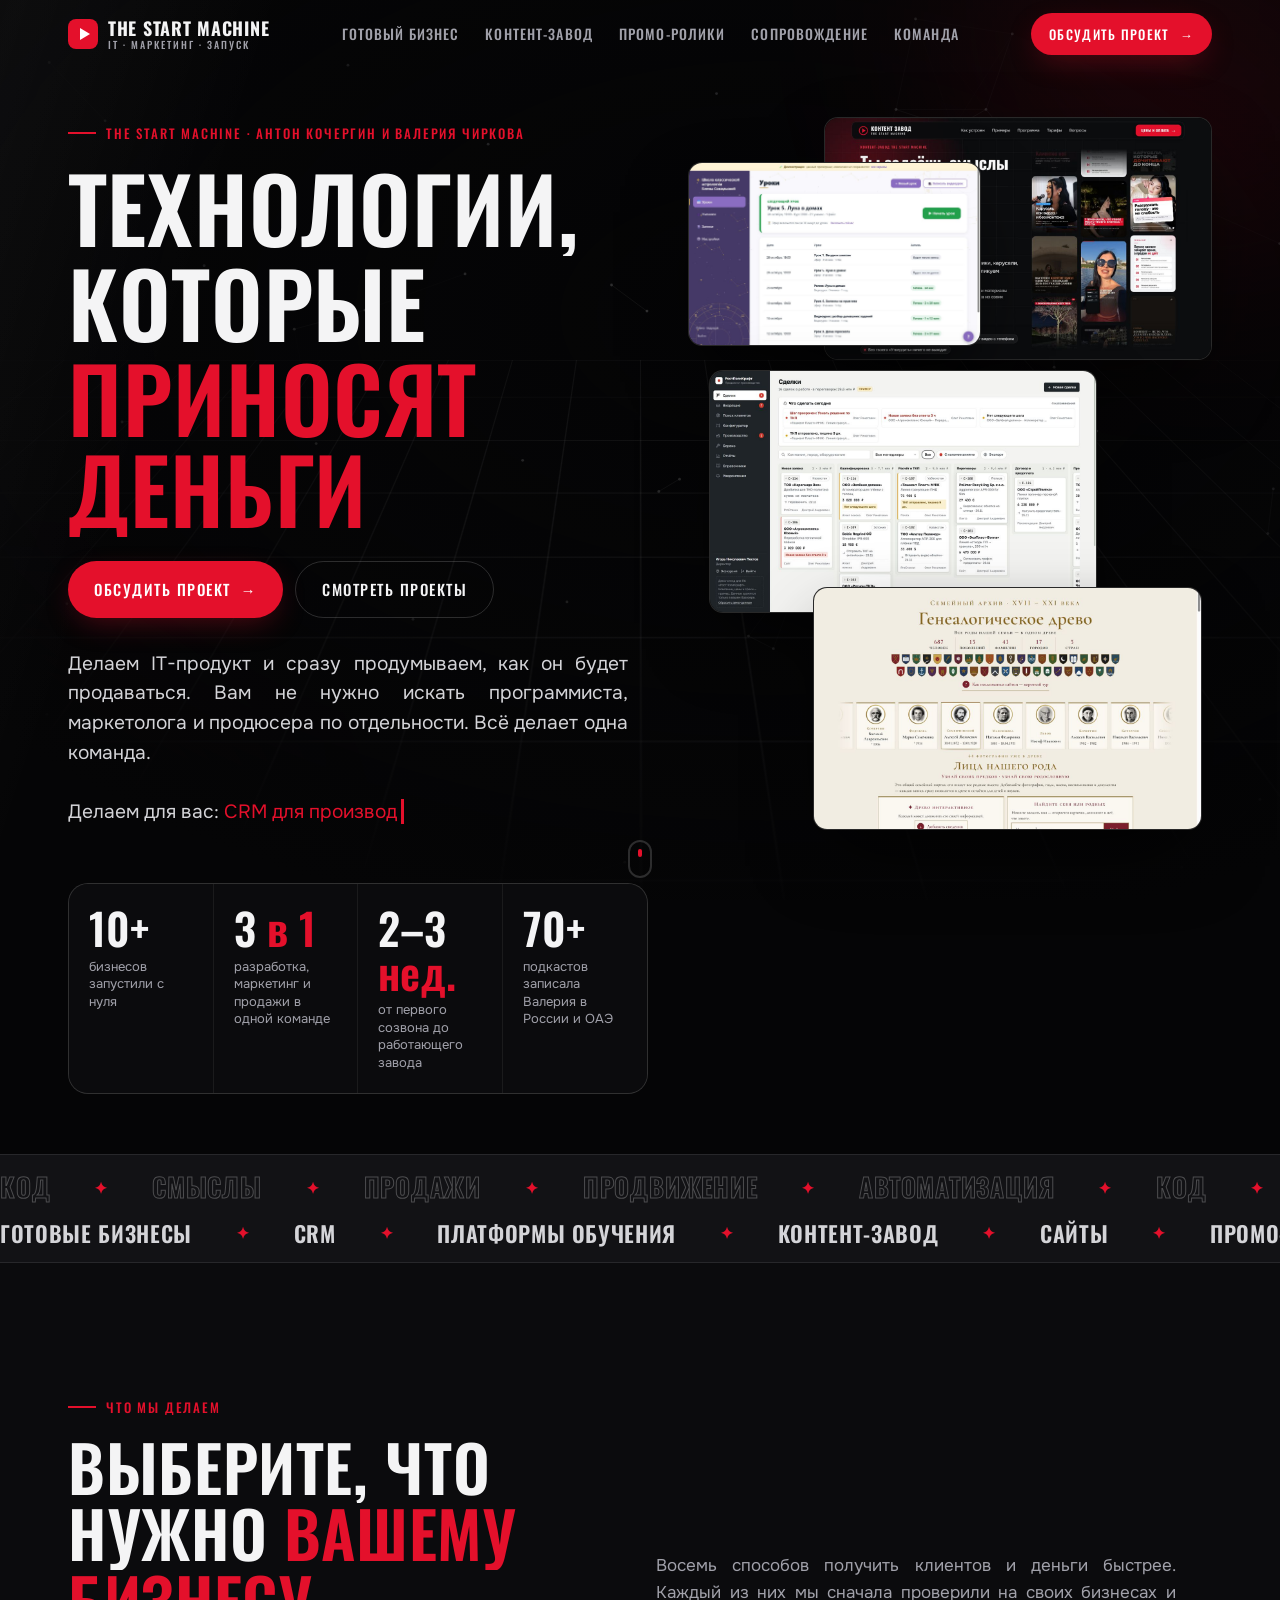
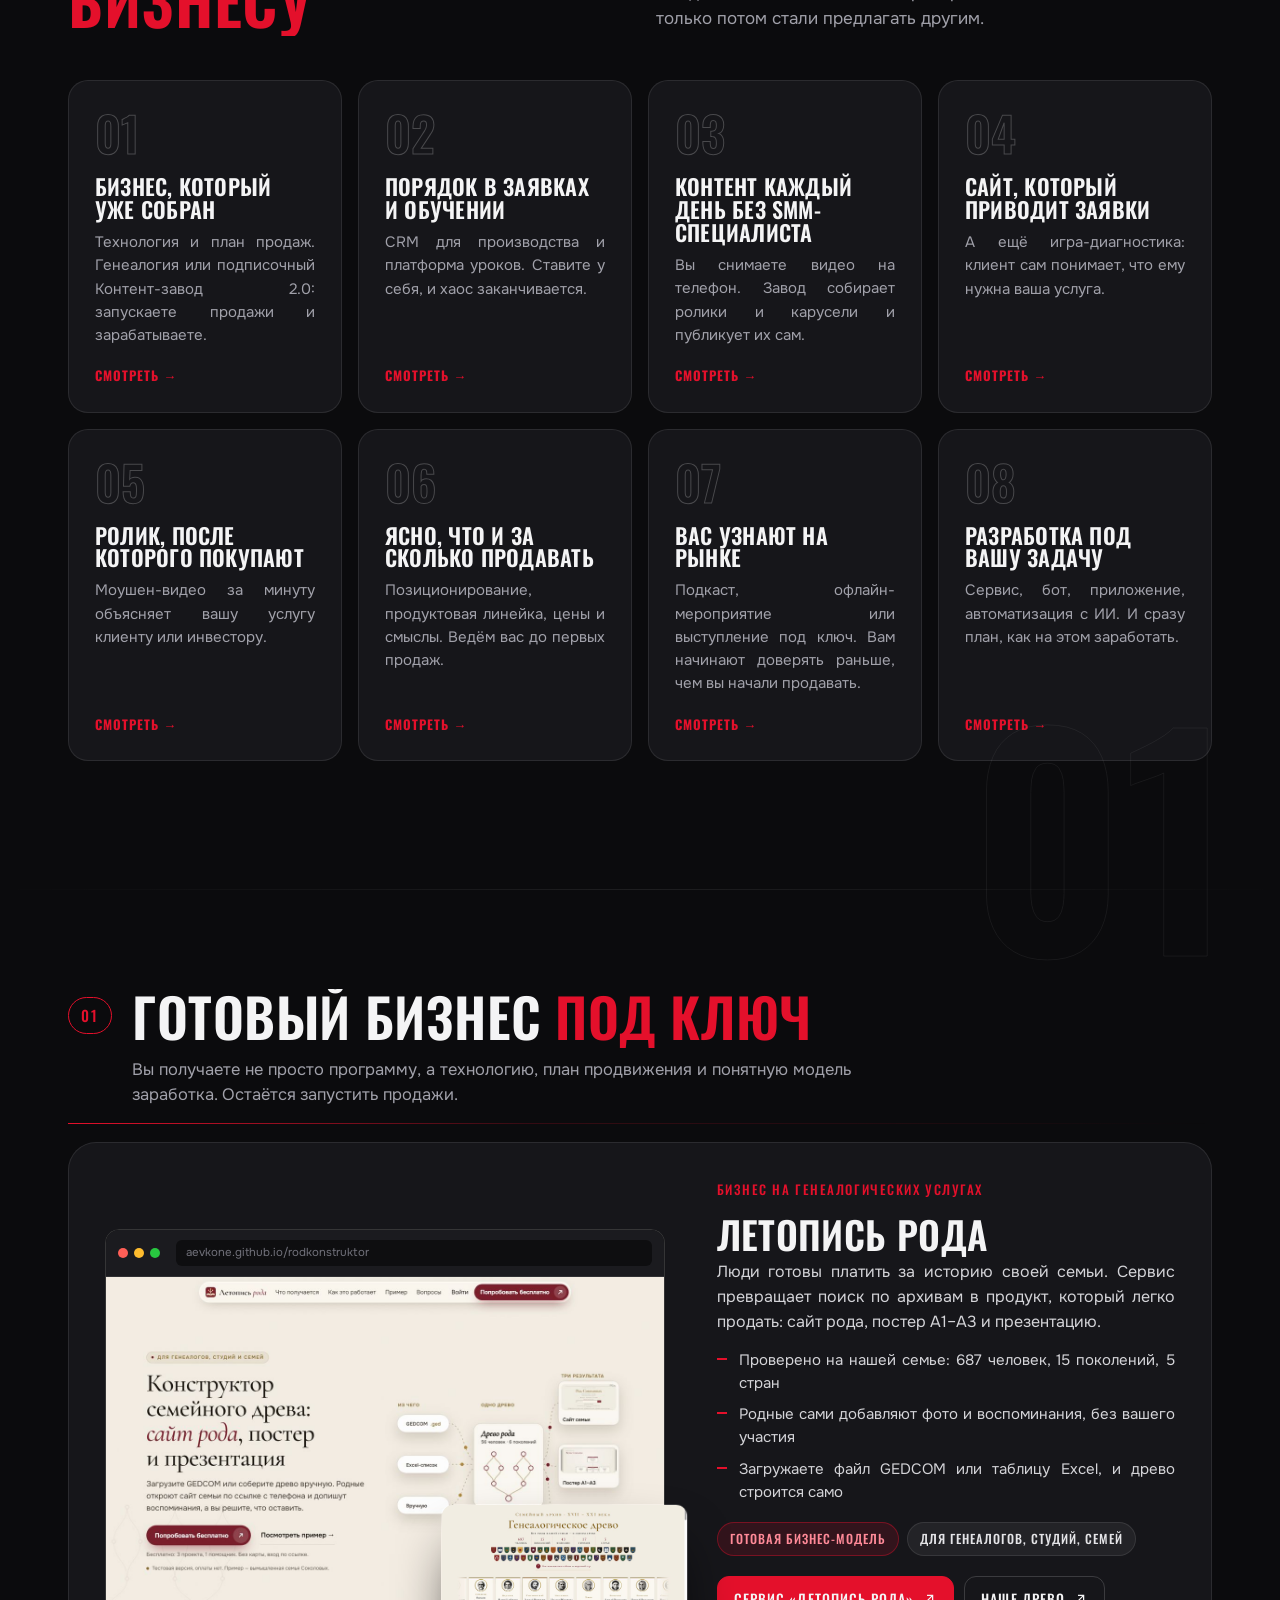
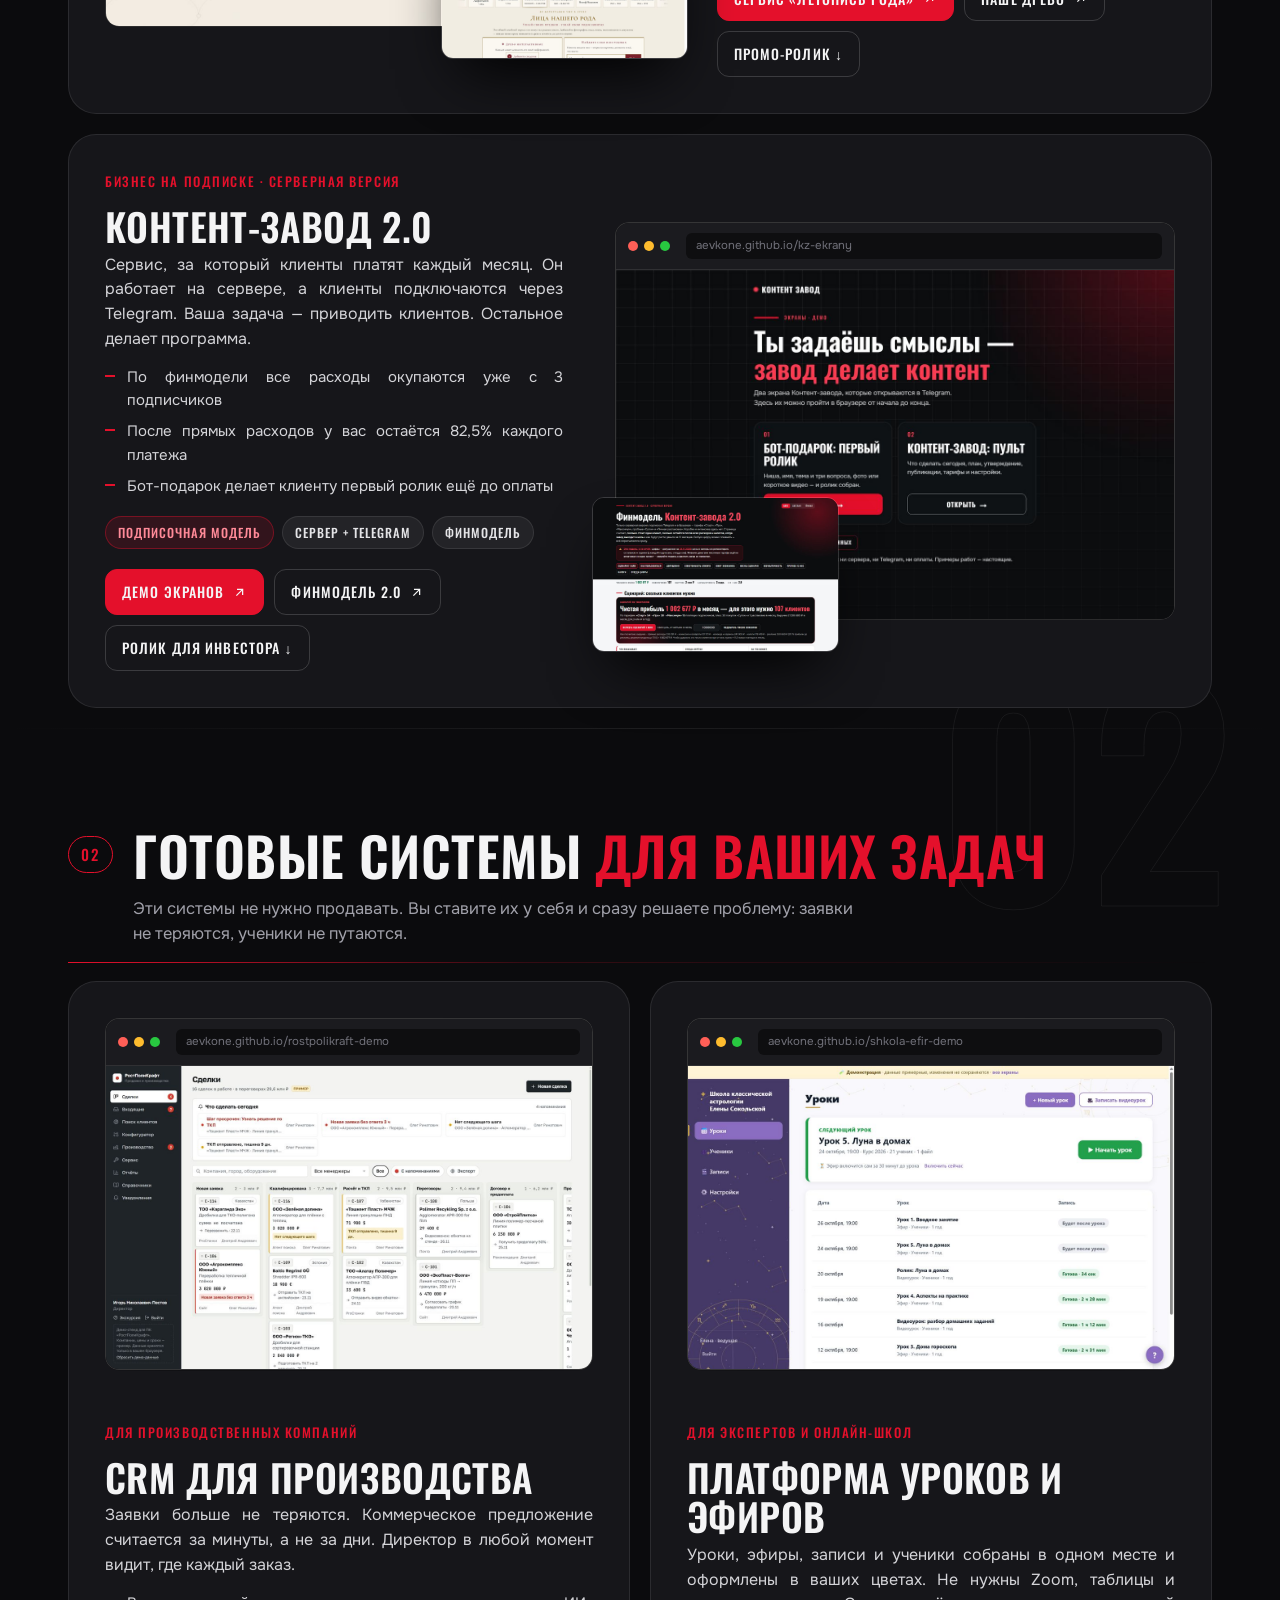
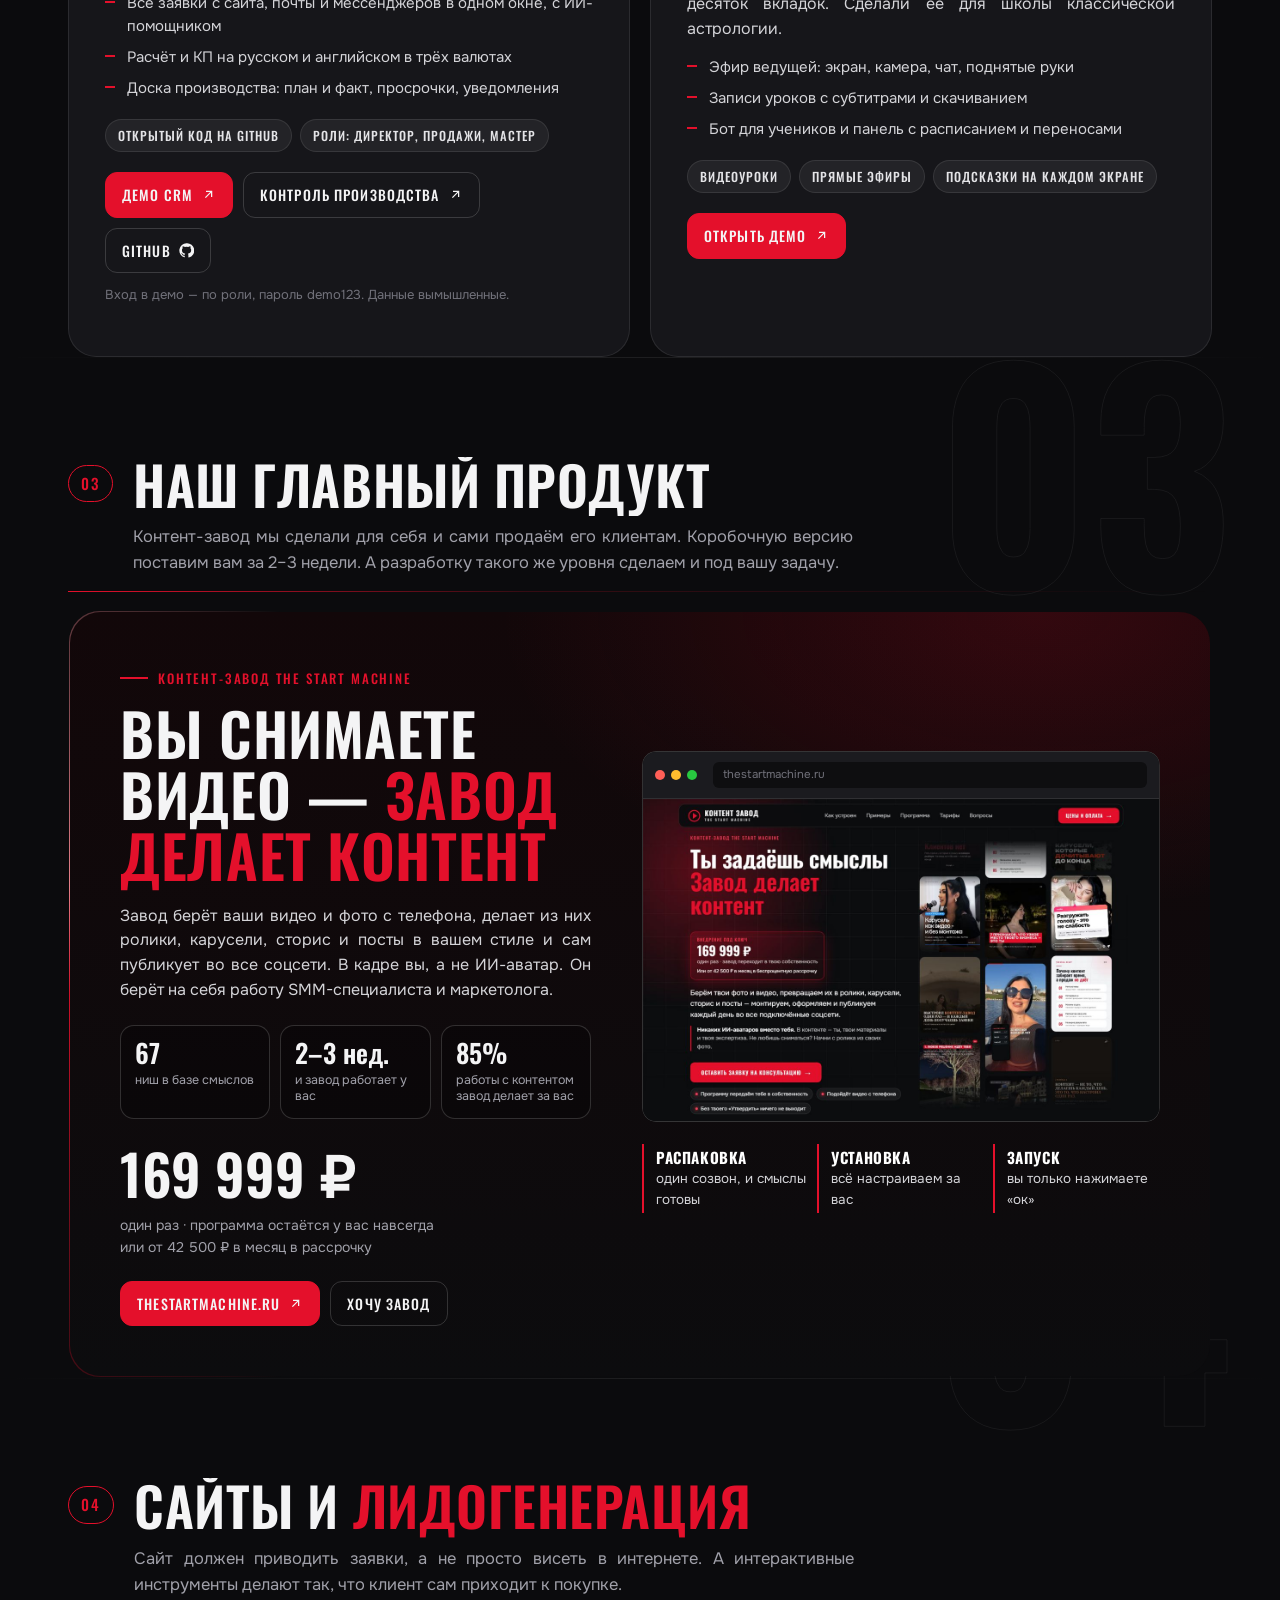
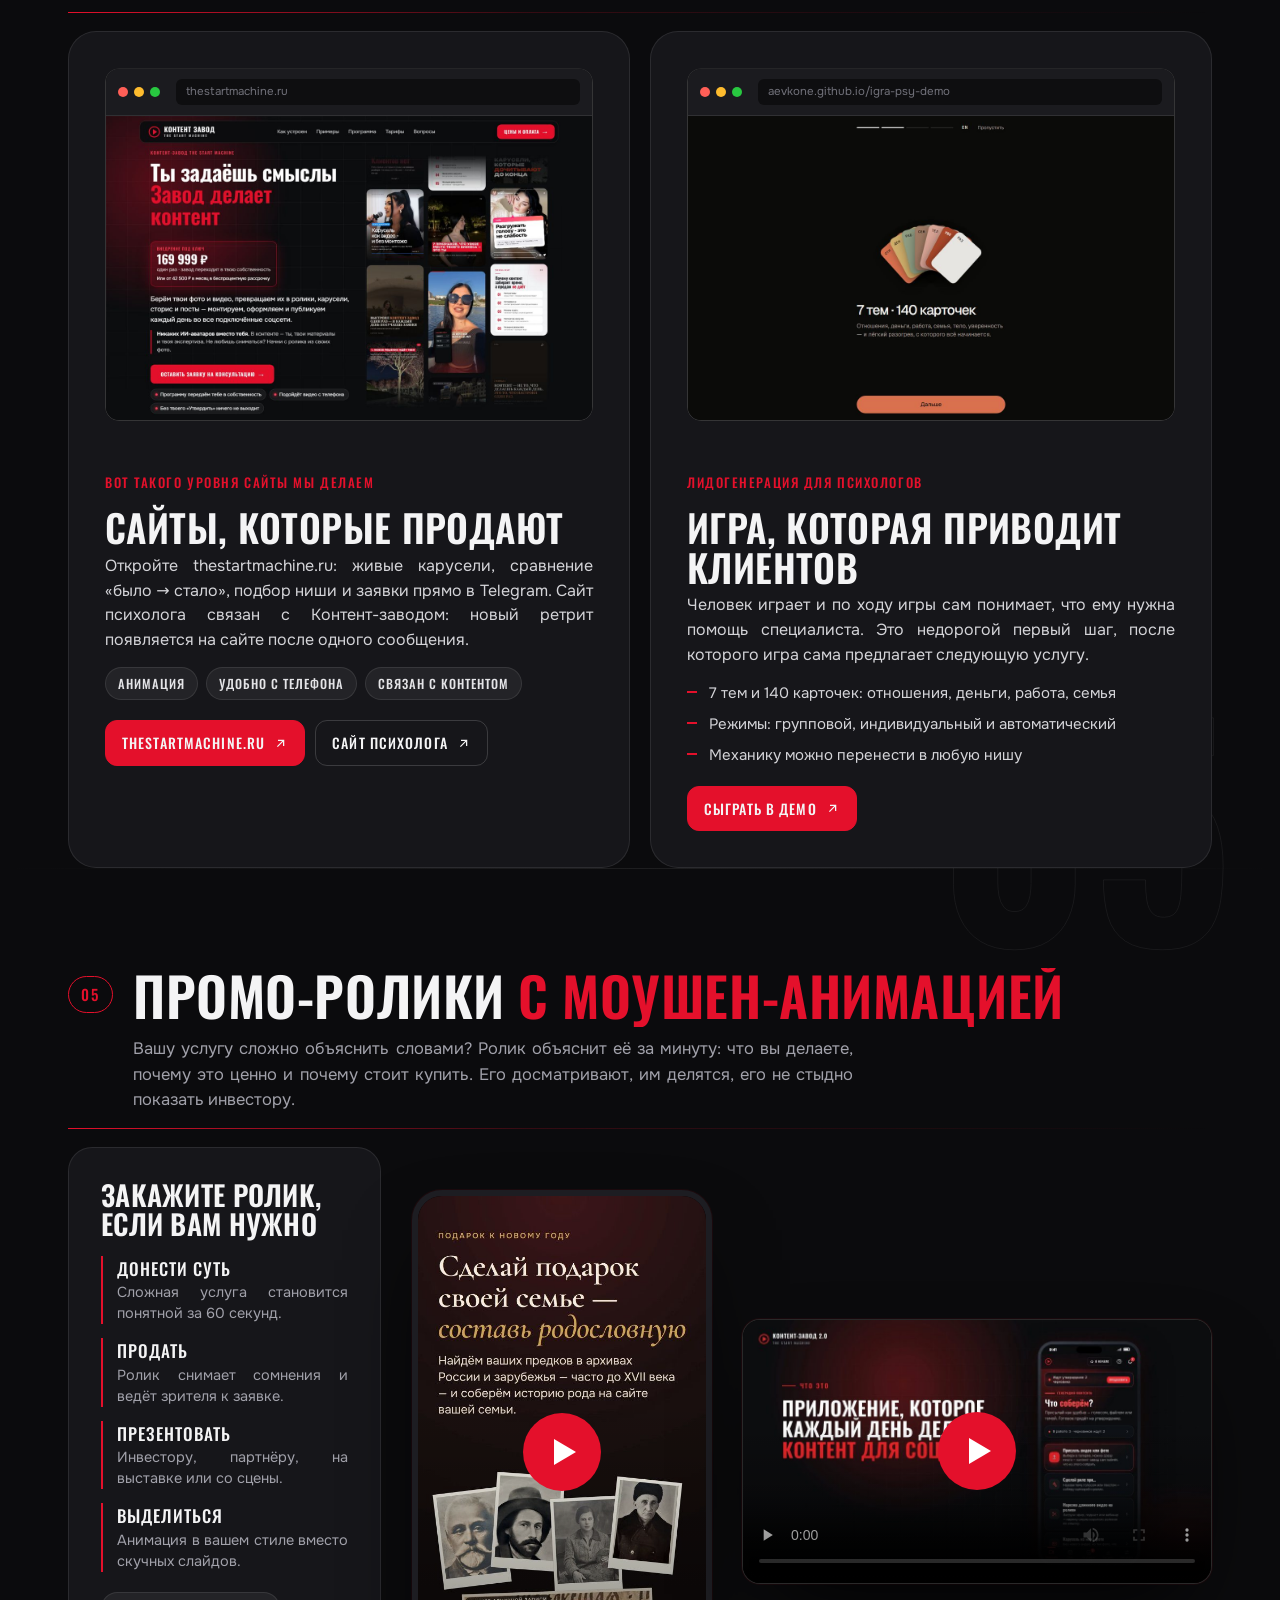
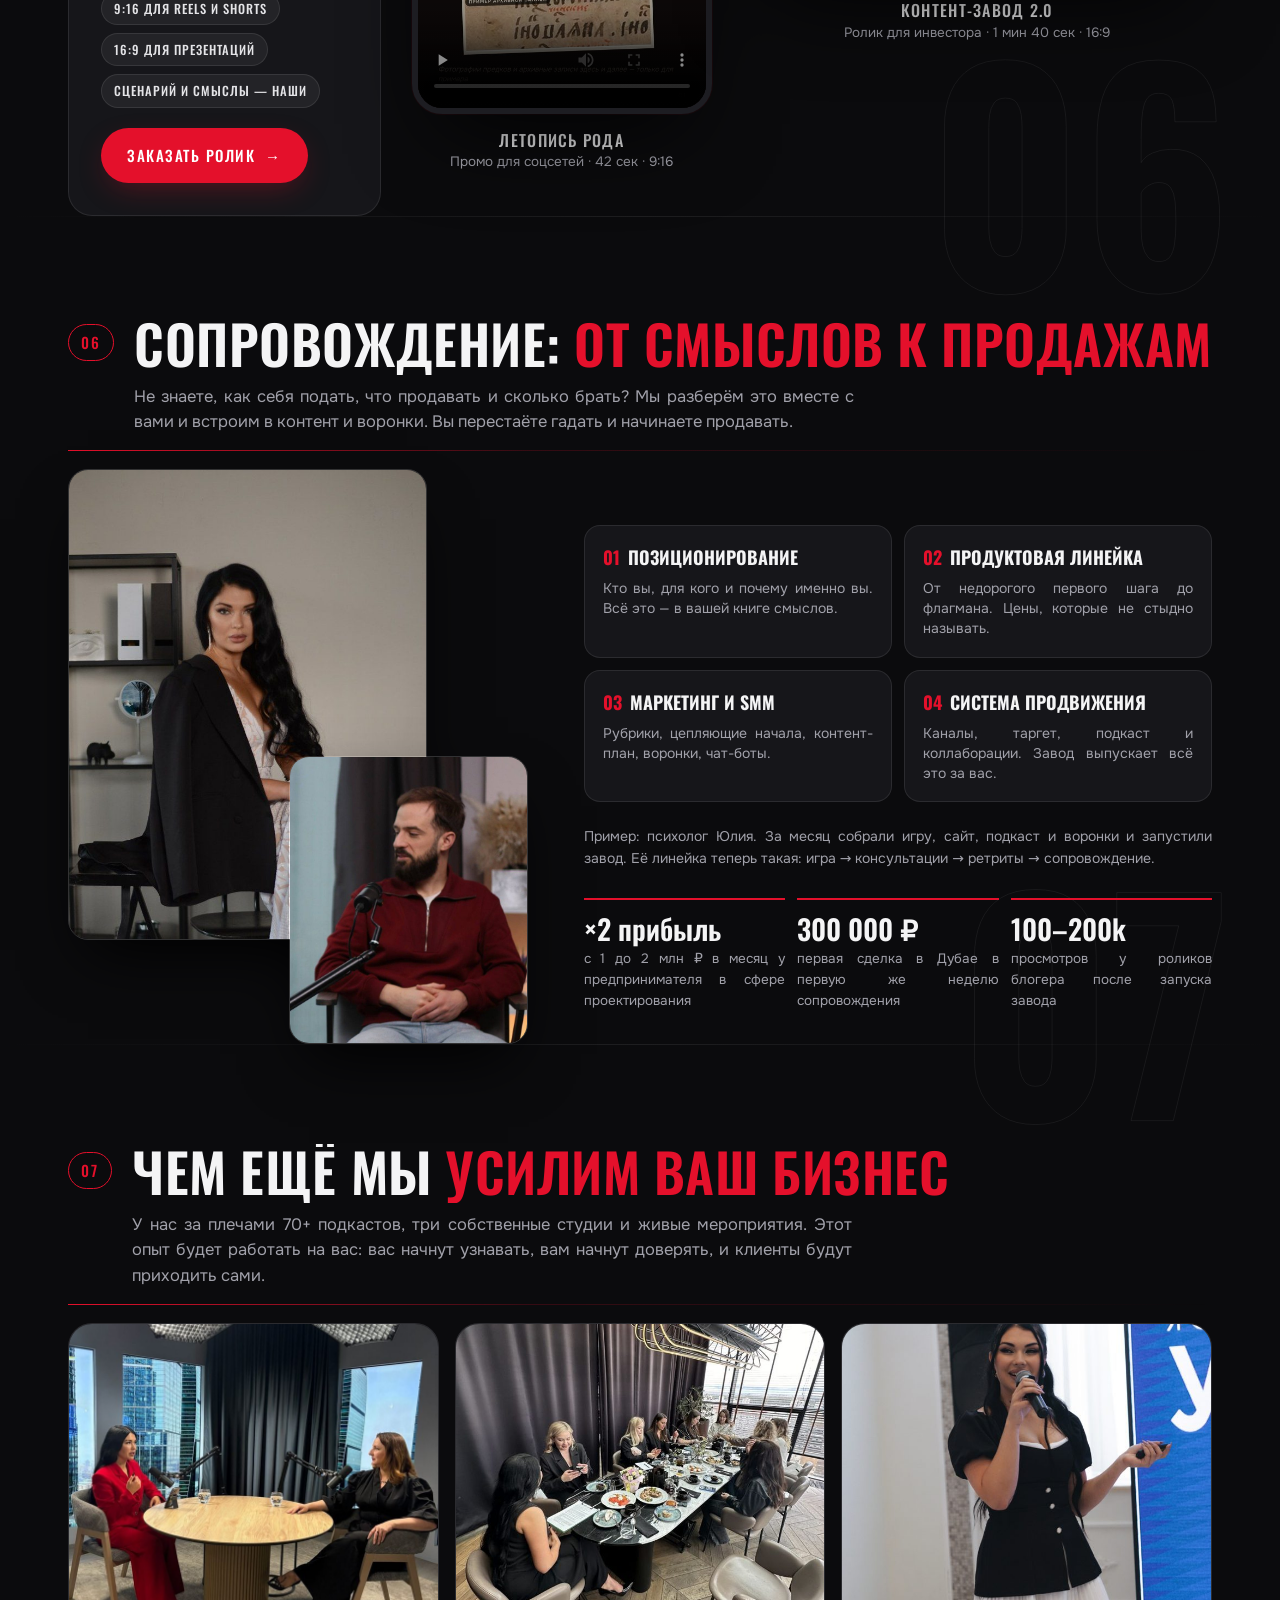
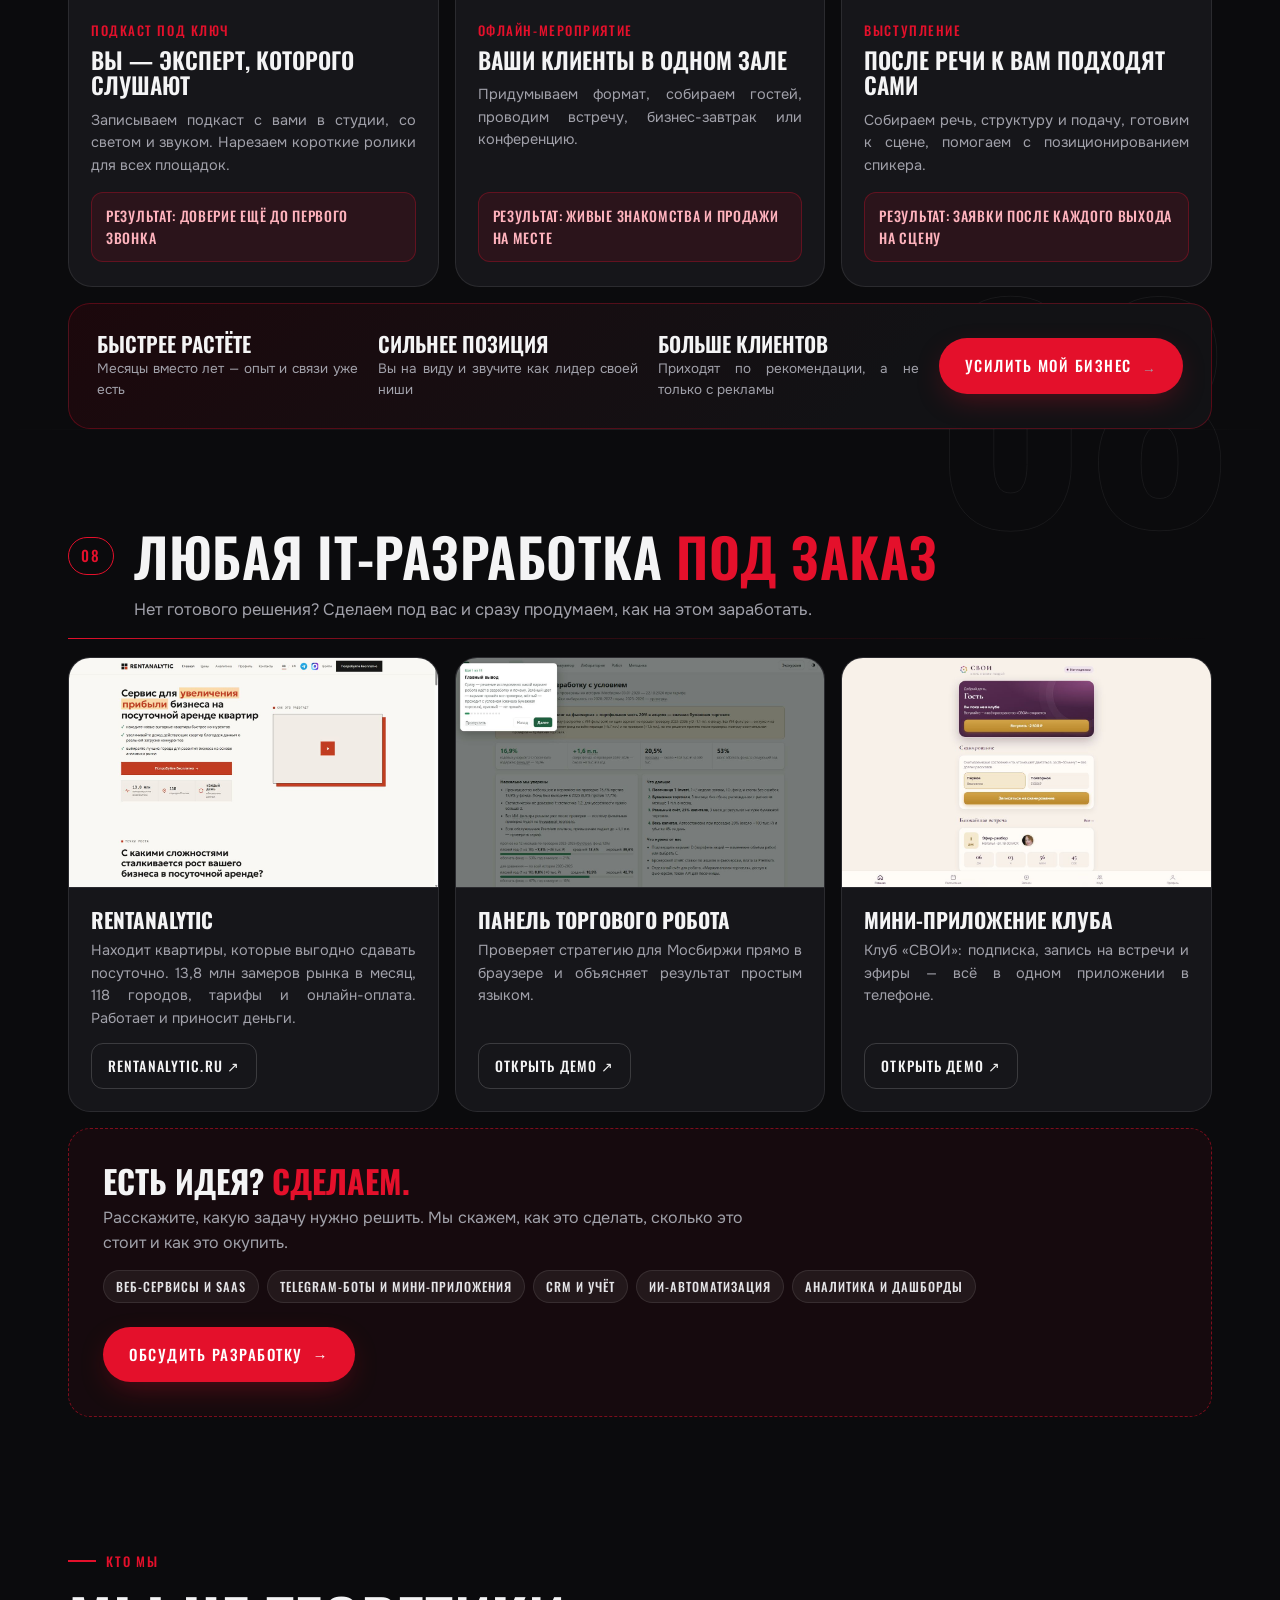
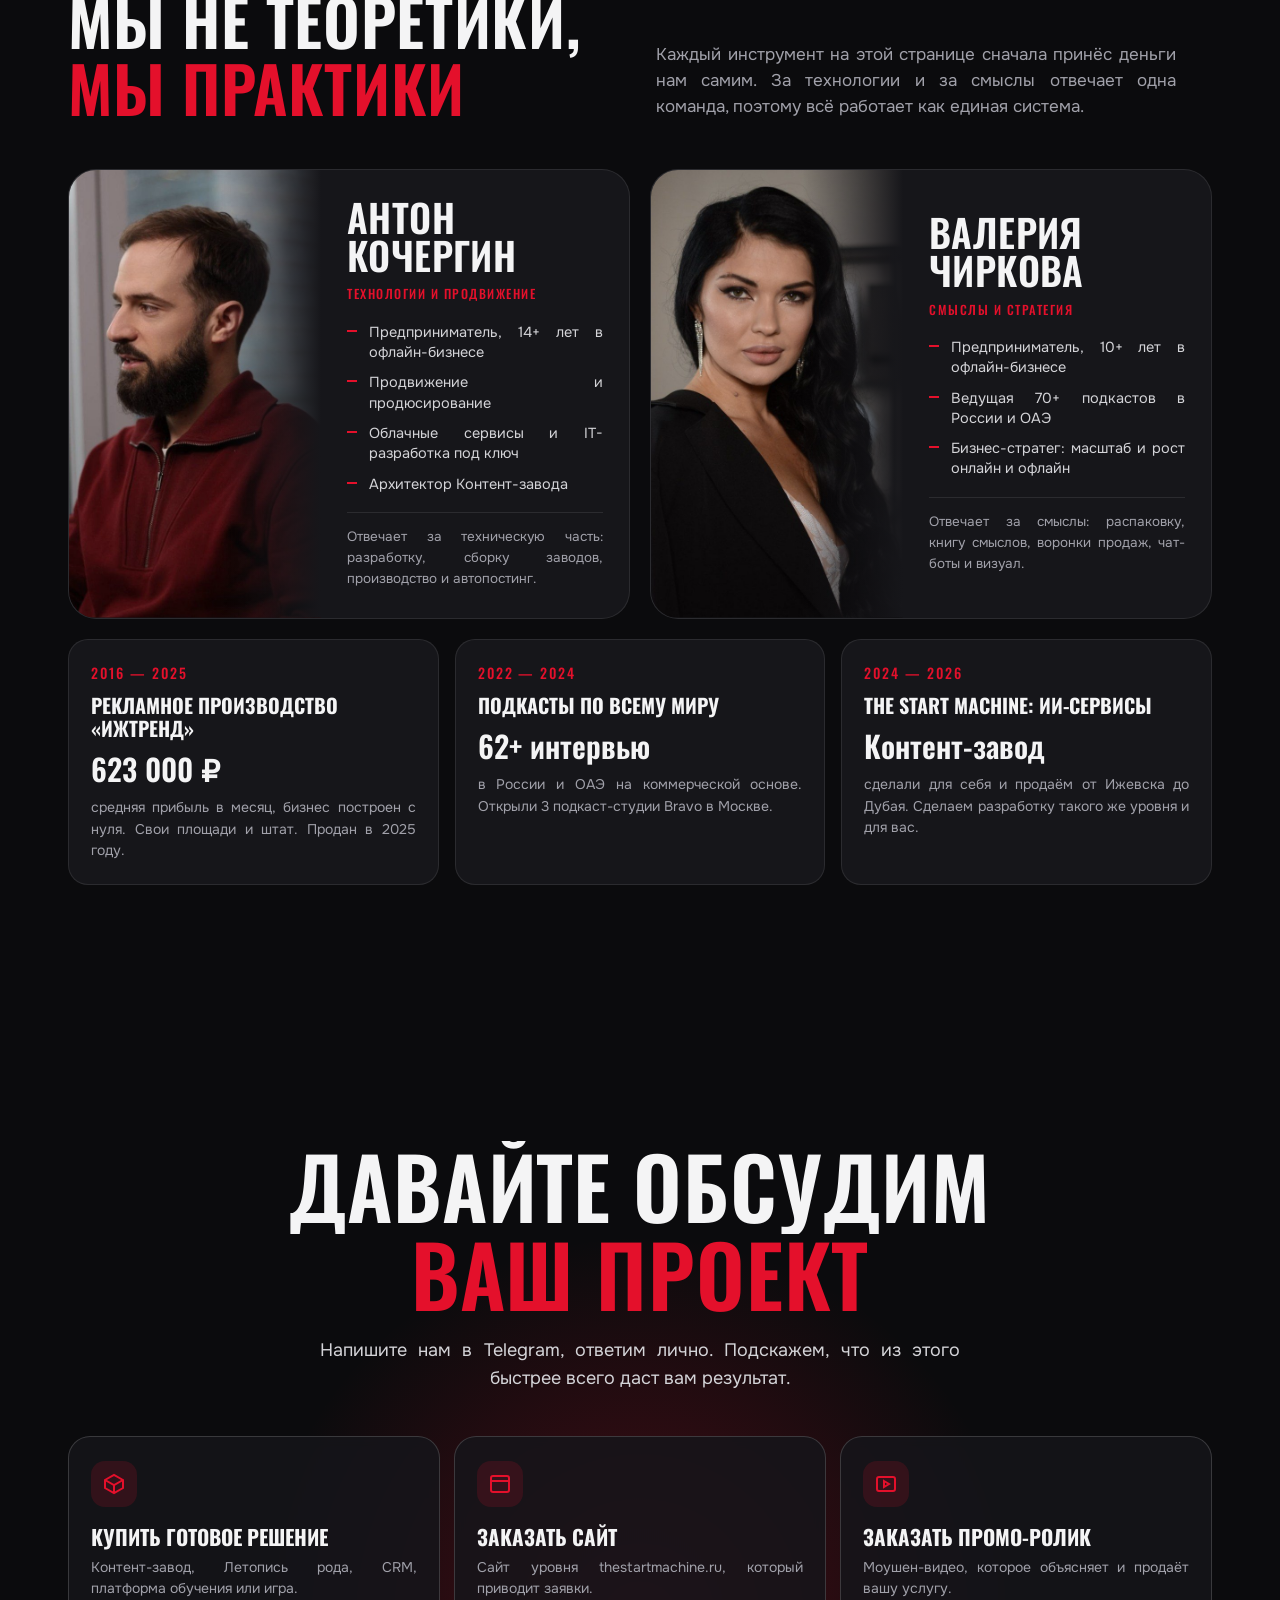
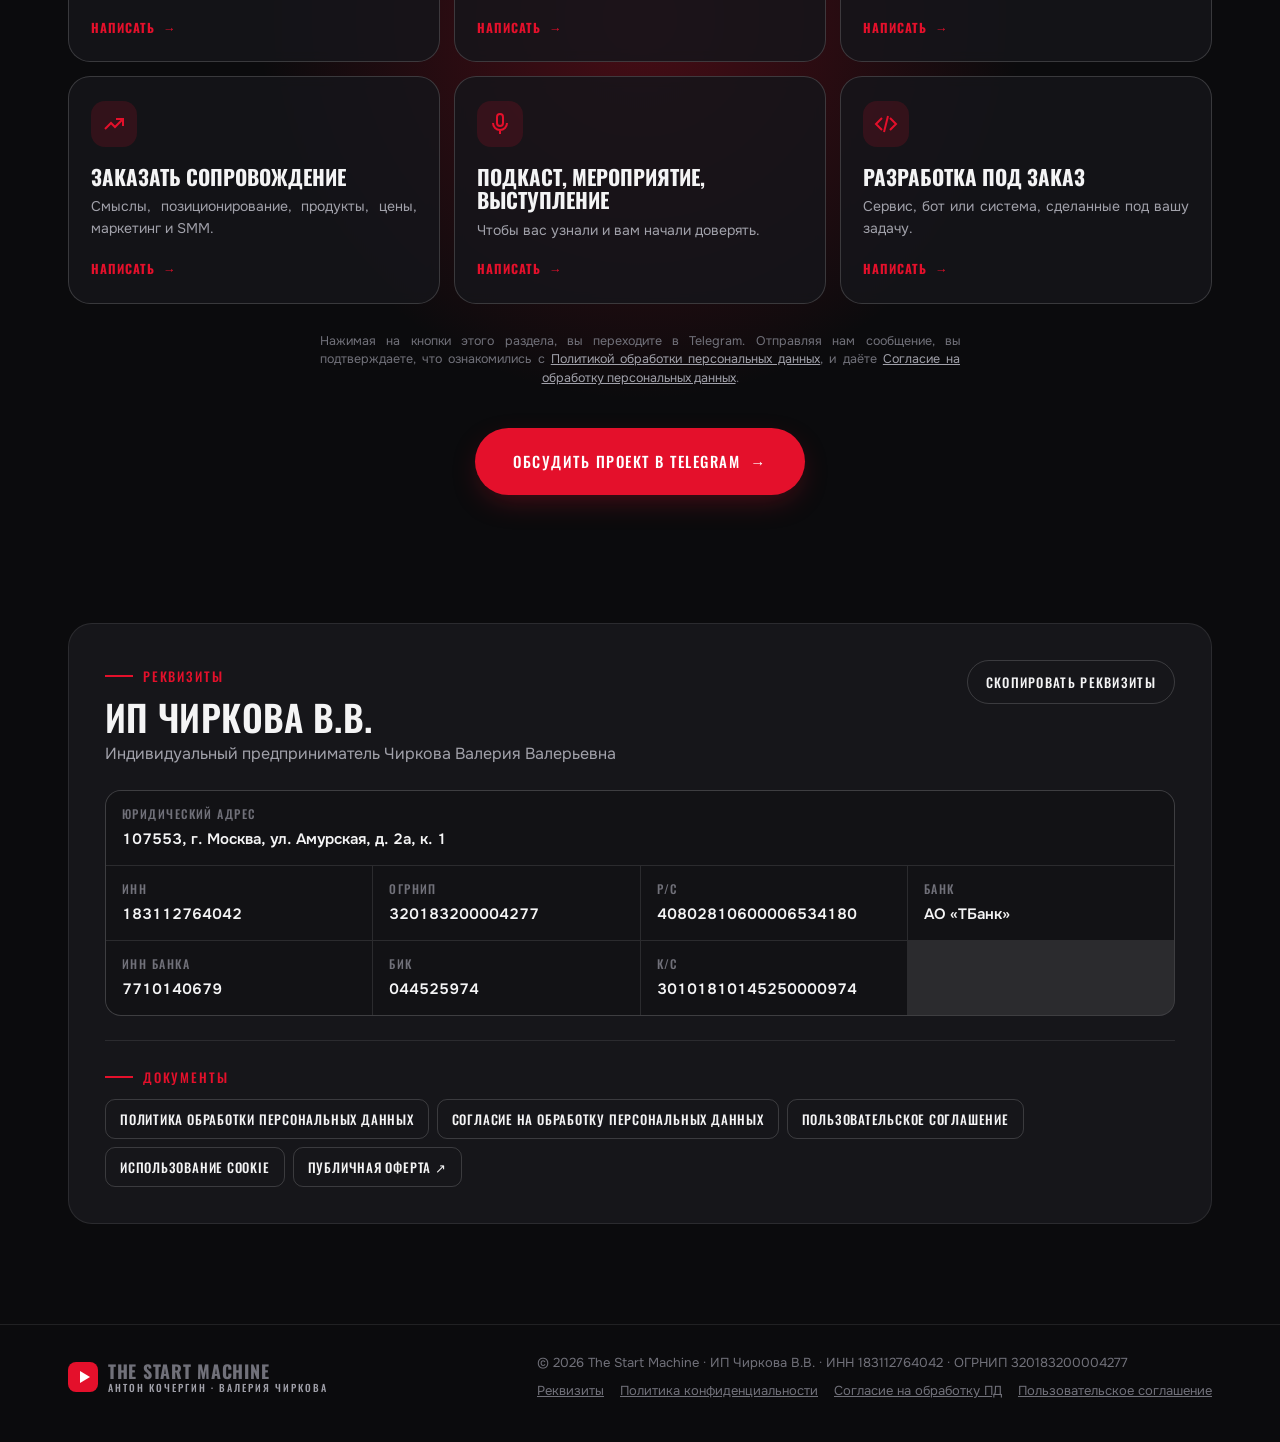
==== commit c940de99: "Убрана прибыль Контент-завода: «сделали для себя — сделаем и для вас» Co-Authored-By: Claude Opus 5." ====
--- a/index.html
+++ b/index.html
@@ -542,7 +542,7 @@
       <p class="lead">Делаем IT-продукт и сразу продумываем, как он будет продаваться. Вам не нужно искать программиста, маркетолога и продюсера по отдельности. Всё делает одна команда.<br><br>Делаем для вас: <span class="typed" id="typed">готовый бизнес</span></p>
       <div class="stats">
         <div class="stat"><b data-count="10" data-suf="+">0</b><span>бизнесов запустили с нуля</span></div>
-        <div class="stat"><b><em data-count="600">0</em>k ₽</b><span>в месяц приносит нам Контент-завод</span></div>
+        <div class="stat"><b>3 <em>в 1</em></b><span>разработка, маркетинг и продажи в одной команде</span></div>
         <div class="stat"><b>2–3 <em>нед.</em></b><span>от первого созвона до работающего завода</span></div>
         <div class="stat"><b data-count="70" data-suf="+">0</b><span>подкастов записала Валерия в России и ОАЭ</span></div>
       </div>
@@ -695,7 +695,7 @@
     <div class="cat-title">
       <span class="tag">03</span>
       <div><h2 class="rv">Наш главный продукт</h2>
-      <p class="rv d1">Мы сами продаём Контент-завод и сами на нём зарабатываем: в среднем 600 000 ₽ прибыли в месяц. Это коробочная версия, которую мы ставим вам.</p></div>
+      <p class="rv d1">Контент-завод мы сделали для себя и сами продаём его клиентам. Коробочную версию поставим вам за 2–3 недели. А разработку такого же уровня сделаем и под вашу задачу.</p></div>
     </div>
     <div class="flag rv">
       <div class="flag-grid">
@@ -935,7 +935,7 @@
     <div class="timeline">
       <div class="tl rv"><span class="y">2016 — 2025</span><h4>Рекламное производство «Ижтренд»</h4><b data-count="700" data-suf=" 000 ₽">0</b><p>средняя прибыль в месяц, бизнес построен с нуля. Свои площади и штат. Продан в 2025 году.</p></div>
       <div class="tl rv d1"><span class="y">2022 — 2024</span><h4>Подкасты по всему миру</h4><b data-count="70" data-suf="+ интервью">0</b><p>в России и ОАЭ на коммерческой основе. Открыли 3 подкаст-студии Bravo в Москве.</p></div>
-      <div class="tl rv d2"><span class="y">2024 — 2026</span><h4>The Start Machine: ИИ-сервисы</h4><b data-count="600" data-suf=" 000 ₽">0</b><p>средняя прибыль Контент-завода в месяц. С нуля за 2 года, продажи от Ижевска до Дубая.</p></div>
+      <div class="tl rv d2"><span class="y">2024 — 2026</span><h4>The Start Machine: ИИ-сервисы</h4><b>Контент-завод</b><p>сделали для себя и продаём от Ижевска до Дубая. Сделаем разработку такого же уровня и для вас.</p></div>
     </div>
   </div>
 </section>
